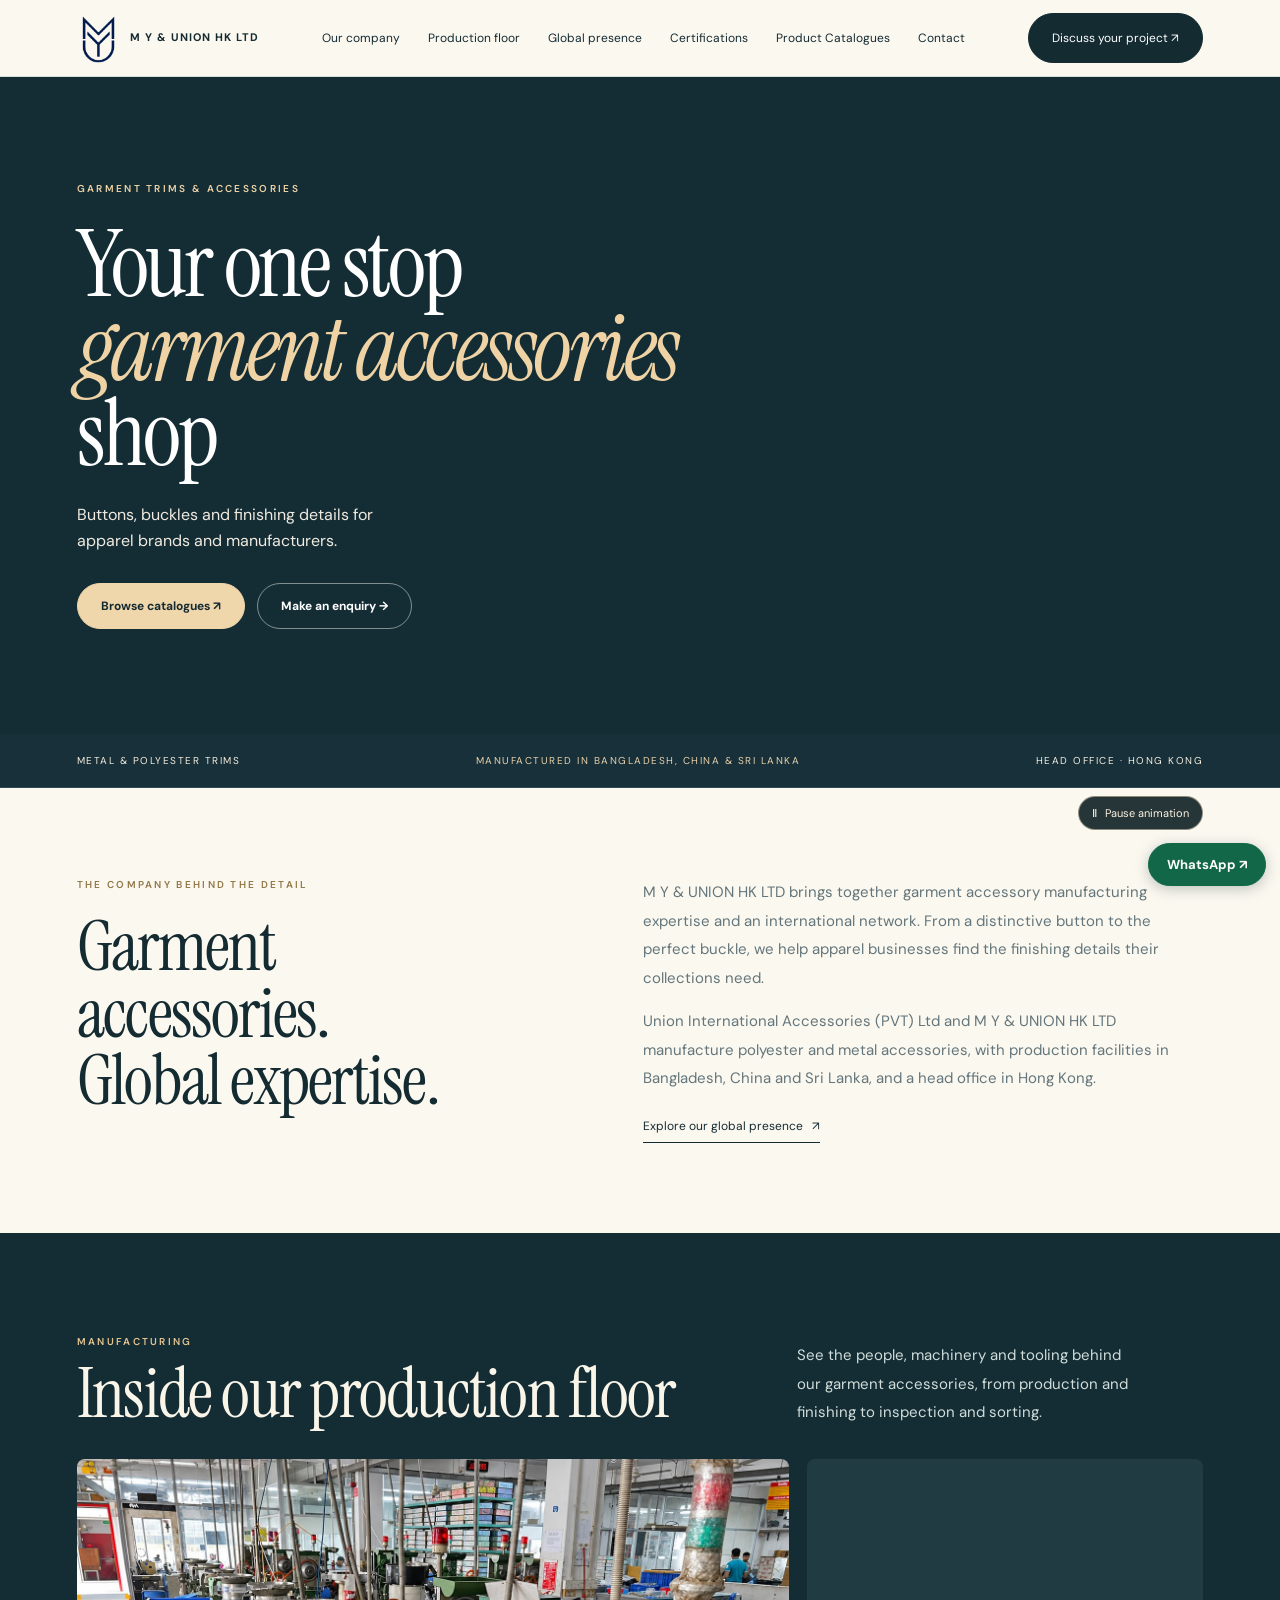
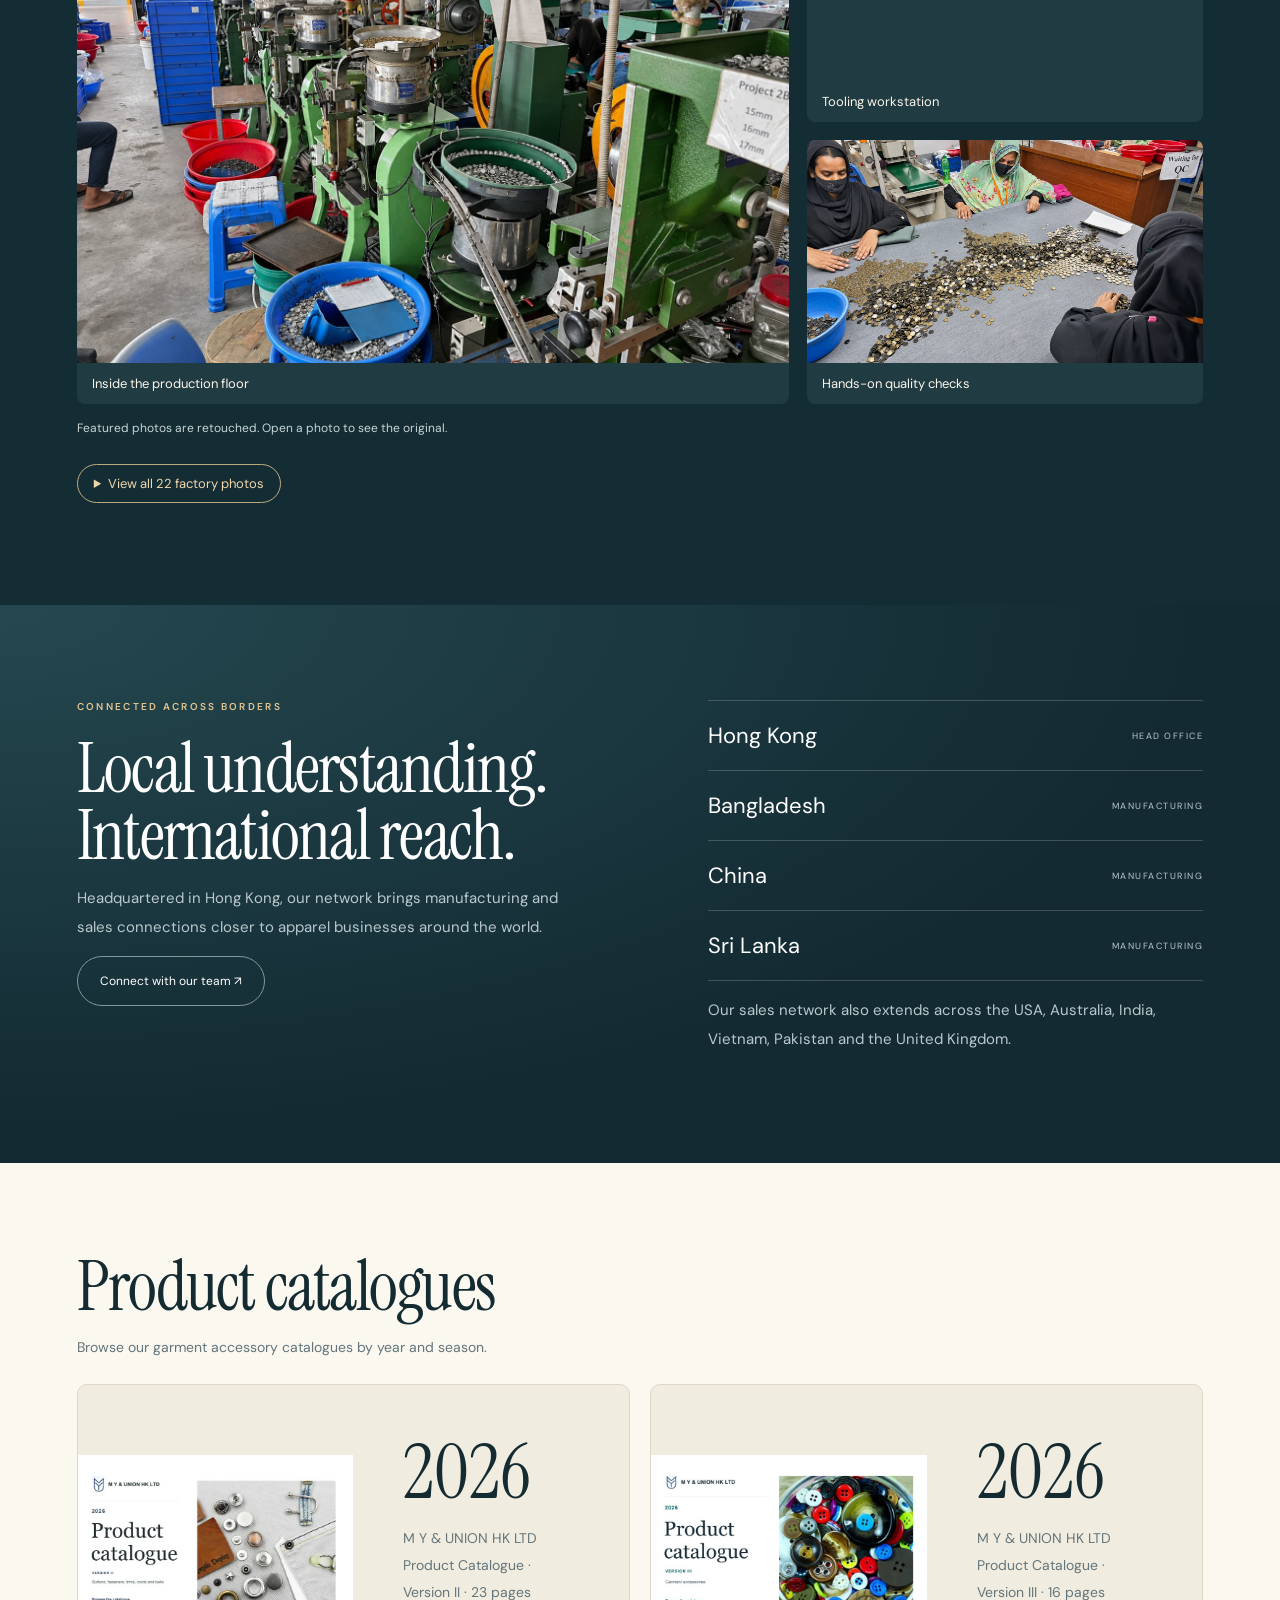
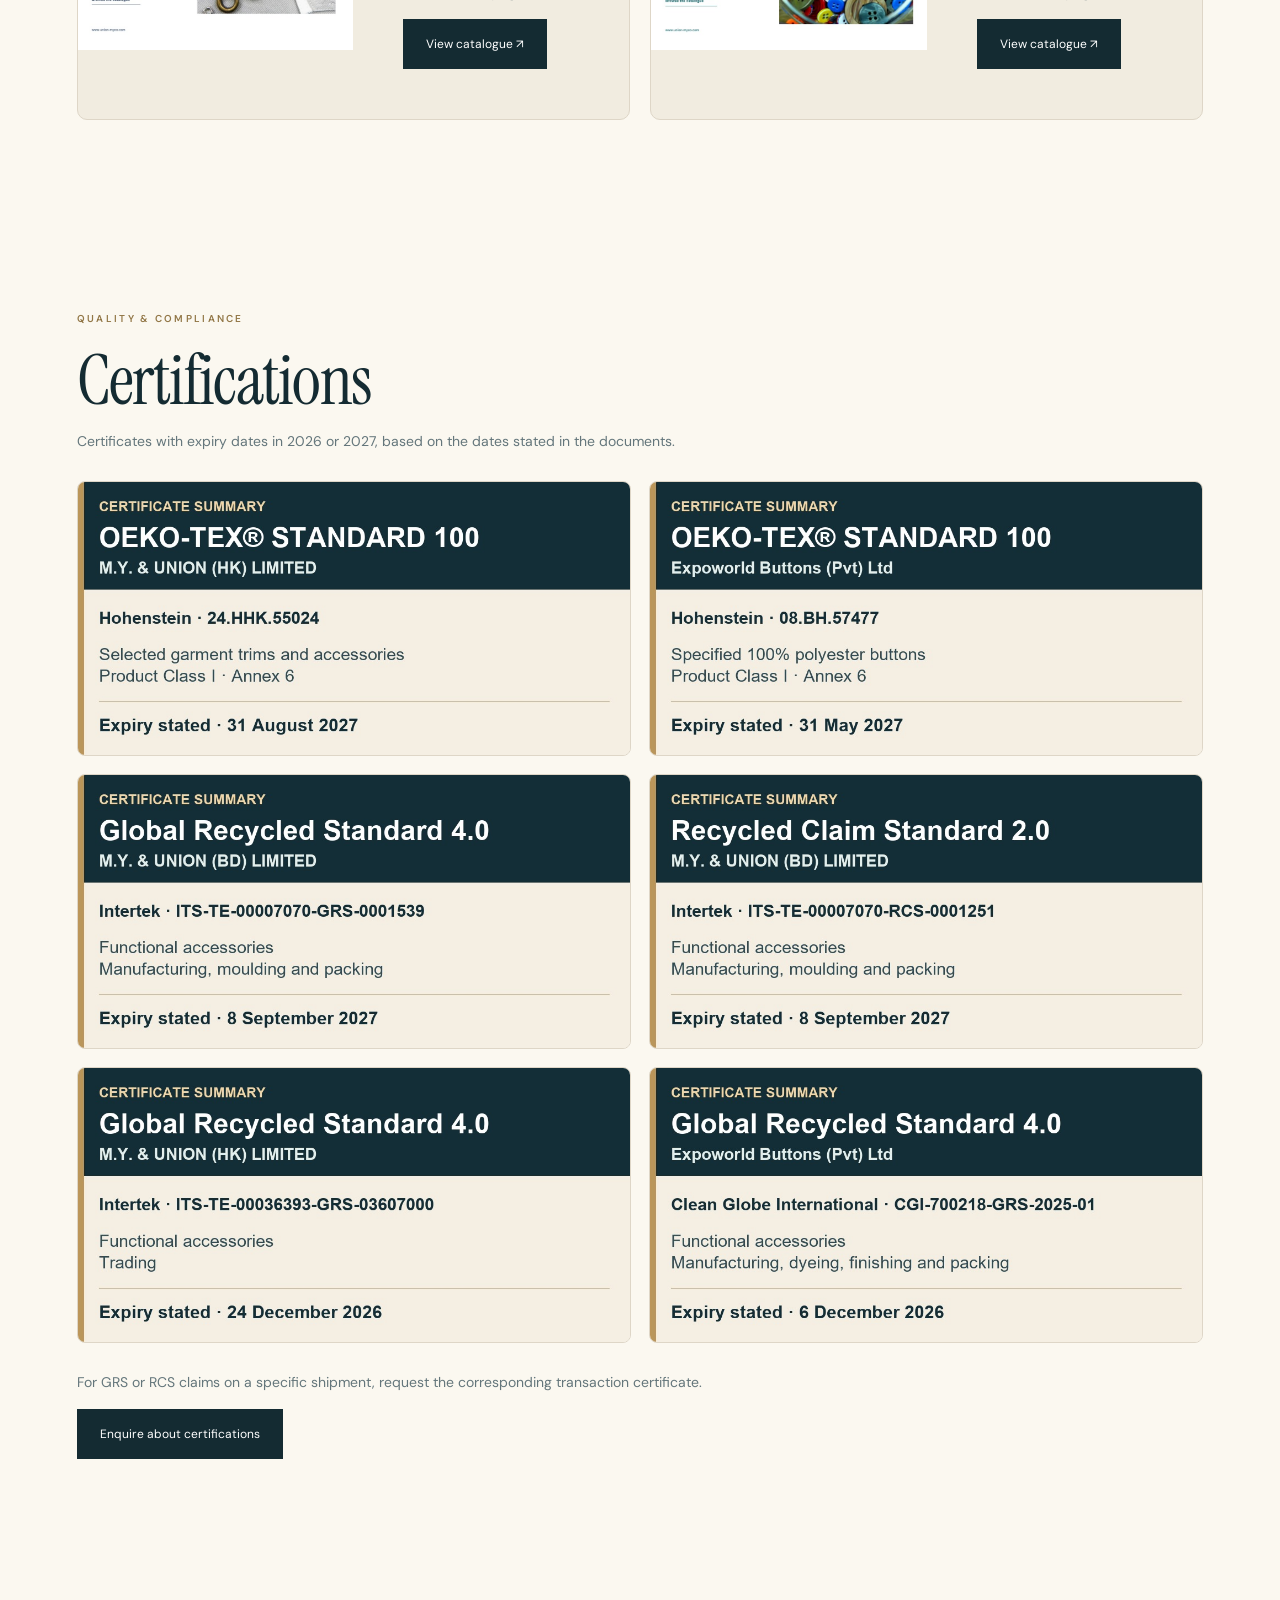
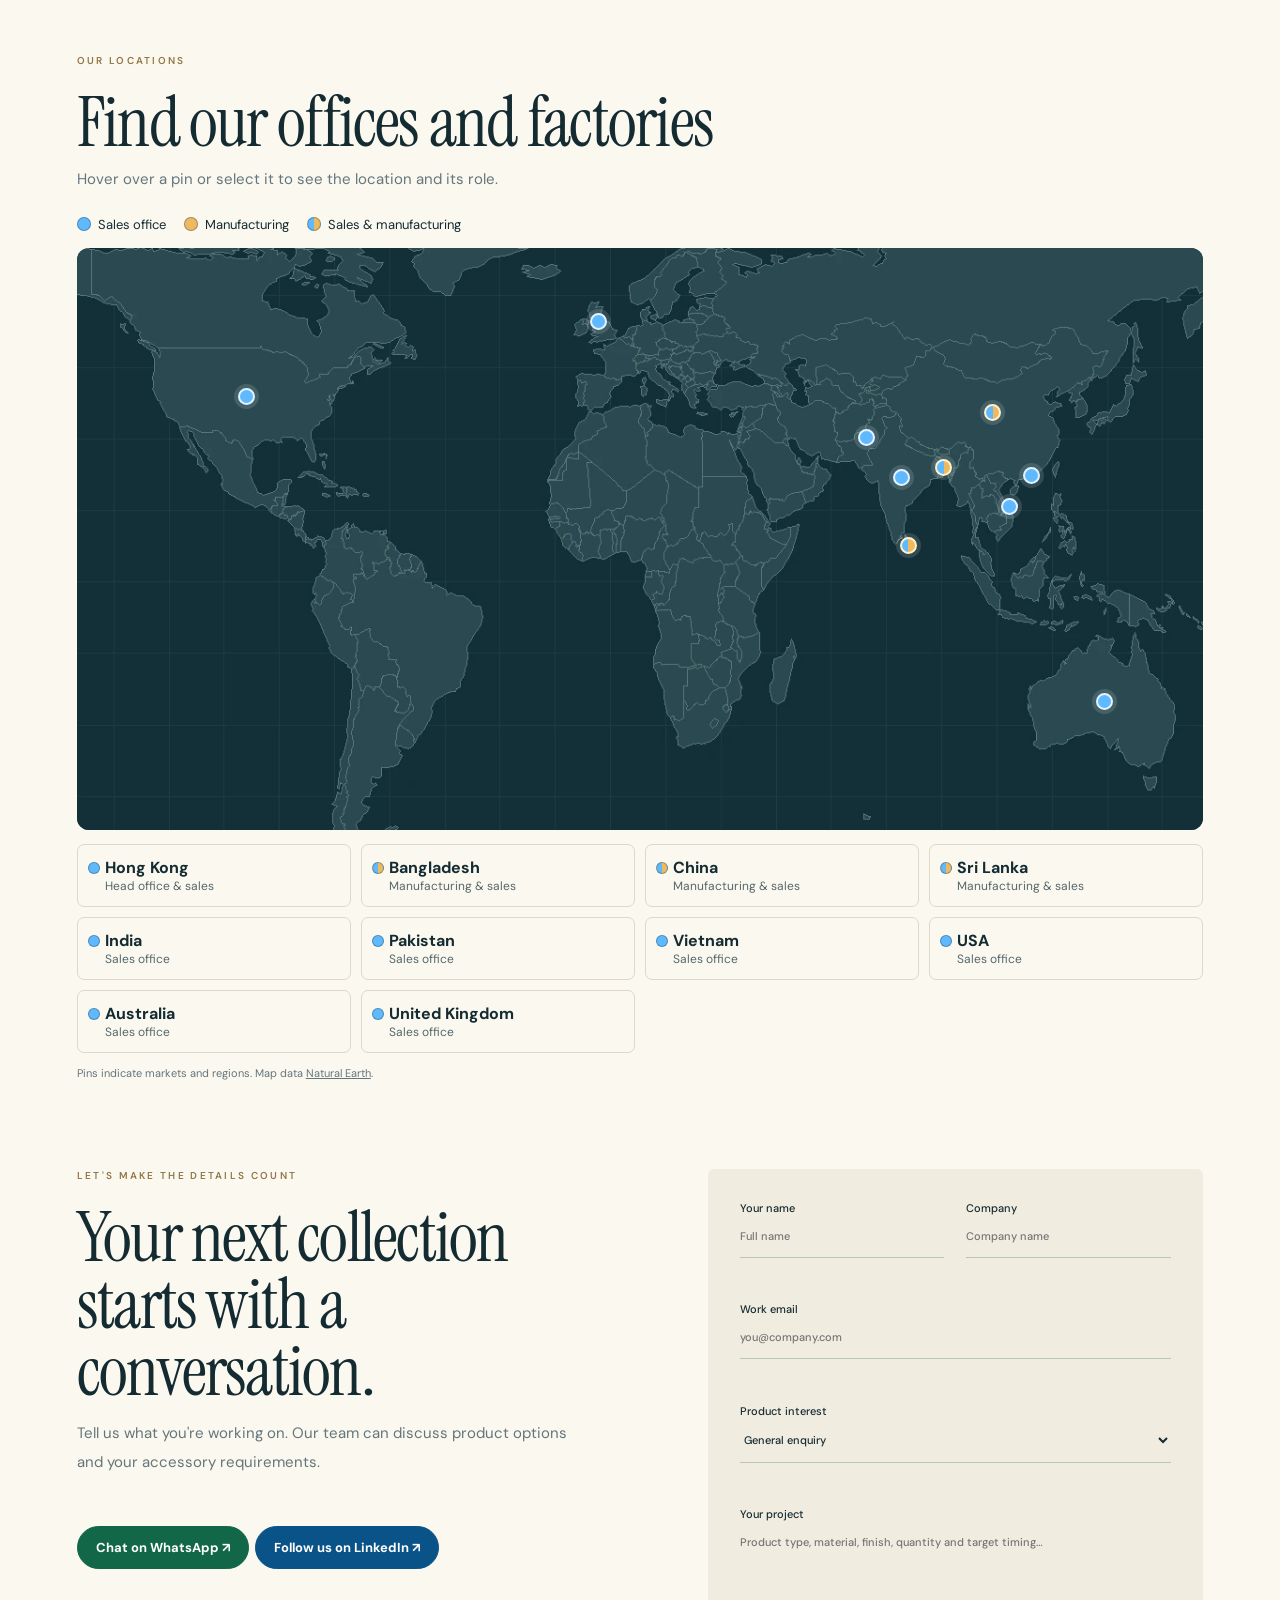
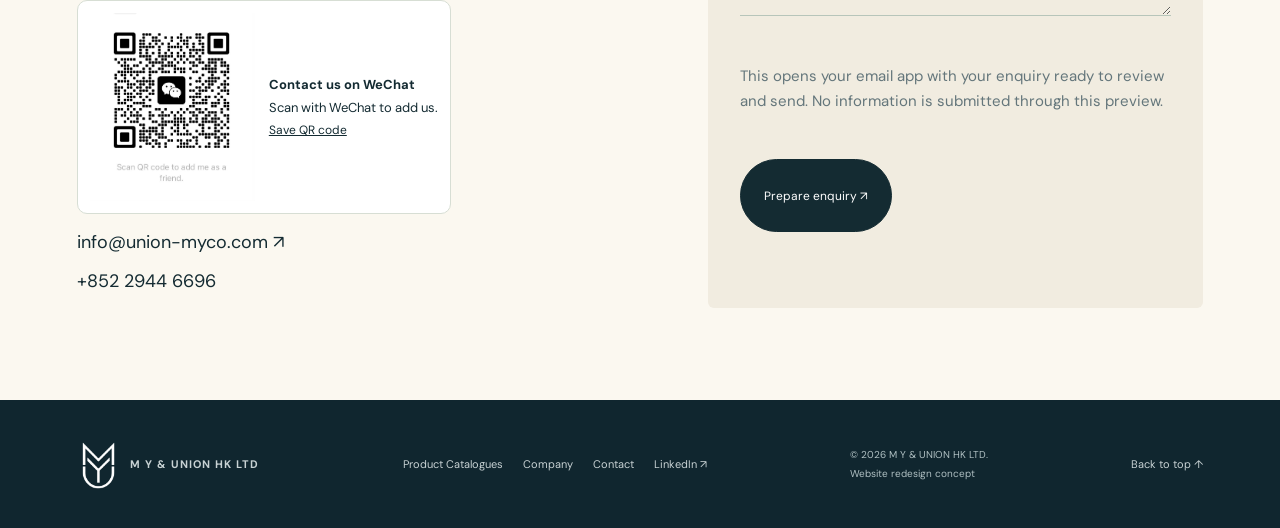
==== index.html @ 310946d0 "Add files via upload" ====
<!doctype html><html lang="en"><head><meta charset="utf-8"><meta name="viewport" content="width=device-width,initial-scale=1"><title>M Y &amp; UNION HK LTD | Garment Accessories</title><style>
@import url('https://fonts.googleapis.com/css2?family=DM+Sans:wght@400;500;600;700&family=Manrope:wght@400;500;600;700&display=swap');
:root{--ink:#142e38;--paper:#f7f6f0;--gold:#cfb78f}*{box-sizing:border-box}body{margin:0;background:var(--paper);color:var(--ink);font-family:'DM Sans',sans-serif}html{scroll-behavior:smooth;scroll-padding-top:100px}a{color:inherit;text-decoration:none}button,input,textarea,select{font:inherit}button{cursor:pointer}.wrap{max-width:1440px;margin:auto;padding:0 6%}.top{background:var(--ink);color:#cbd7d8;text-align:center;padding:10px;font-size:9px;letter-spacing:2px}header{position:sticky;top:0;z-index:5;background:var(--paper);border-bottom:1px solid #d8dfd8}.nav{height:88px;display:flex;align-items:center;justify-content:space-between;gap:20px}.brand{font-family:Manrope,sans-serif;font-size:24px;font-weight:700;letter-spacing:-1px}.brand b{color:#a98b5d}.brand small{display:block;font-size:8px;letter-spacing:3px;margin-top:6px}nav{display:flex;gap:28px;font-size:12px}.btn{display:inline-flex;align-items:center;justify-content:space-between;gap:30px;border:1px solid var(--ink);padding:16px 22px;font-size:12px;background:var(--ink);color:white}.light{background:var(--paper);color:var(--ink)}.outline{background:transparent;border-color:#83989a;color:white}.hero{background:var(--ink);color:white;overflow:hidden}.hero-grid{display:grid;grid-template-columns:1fr 1fr;gap:7%;min-height:620px;align-items:center}.eyebrow{font-size:10px;text-transform:uppercase;letter-spacing:2.3px;color:#927747;margin-bottom:22px;font-weight:600}.hero .eyebrow,.network .eyebrow{color:var(--gold)}h1{font-family:Manrope,sans-serif;font-size:clamp(50px,5.6vw,84px);letter-spacing:-4px;line-height:1.05;font-weight:400;margin:0 0 25px}h1 em{font-family:Georgia,serif;font-weight:400;color:#dec8a6}.hero p{color:#bdcdd0;max-width:390px;font-size:14px;line-height:1.9;margin-bottom:30px}.actions{display:flex;gap:12px;flex-wrap:wrap}.art{position:relative;padding:50px 0}.art:before{content:'';position:absolute;inset:20px -35px;border:1px solid #ffffff20;border-radius:50%}.art img{width:100%;height:450px;object-fit:cover;border-radius:50% 50% 2px 2px;position:relative}.caption{position:absolute;bottom:35px;left:20px;background:var(--paper);color:var(--ink);font-size:9px;letter-spacing:1.5px;padding:20px}.hero-bottom{display:flex;justify-content:space-between;gap:20px;border-top:1px solid #ffffff25;padding:22px 0;font-size:9px;letter-spacing:1.5px;color:#c8d4d5}.intro{display:grid;grid-template-columns:1fr 1.3fr;gap:12%;padding-top:85px;padding-bottom:85px}h2{font-family:Manrope,sans-serif;font-weight:500;font-size:clamp(32px,3.5vw,48px);letter-spacing:-2px;line-height:1.2;margin:0}p{font-size:14px;line-height:1.9;color:#64767b}.intro p:first-child{margin-top:0}.link{display:inline-block;border-bottom:1px solid;padding-bottom:8px;font-size:12px;margin-top:10px}.collection{background:#e9ede6;padding:75px 0}.heading{display:flex;justify-content:space-between;align-items:end;gap:35px;margin-bottom:35px}.heading p{max-width:290px;margin:0}.filters{display:flex;flex-wrap:wrap;gap:8px;margin-bottom:28px}.filter{padding:10px 18px;border:1px solid #c4cec3;border-radius:25px;background:transparent;color:var(--ink);font-size:11px}.filter.active{background:var(--ink);color:white}.search{margin-left:auto;width:180px;background:none;border:0;border-bottom:1px solid #a4b2a7;font-size:12px;padding:10px}.products{display:grid;grid-template-columns:repeat(4,1fr);gap:22px}.product{border:0;background:none;color:var(--ink);text-align:left;padding:0}.product img{aspect-ratio:1;width:100%;object-fit:cover;transition:transform .3s}.image{overflow:hidden;background:#dedfd4}.product:hover img{transform:scale(1.05)}.product h3{display:flex;justify-content:space-between;font-size:16px;font-weight:500;margin:17px 0 7px}.product small{font-size:9px;text-transform:uppercase;letter-spacing:1.5px;color:#64767b}.more{display:flex;flex-wrap:wrap;gap:10px;padding-top:35px;margin-top:35px;border-top:1px solid #c9d2c6;align-items:center}.more span{font-size:11px;color:#64767b;margin-right:15px}.more button{border:0;border-bottom:1px solid #abb8ad;background:none;padding:8px;font-size:12px;color:var(--ink)}.qualities{padding:75px 0;display:grid;grid-template-columns:repeat(3,1fr);gap:55px}.quality{border-top:1px solid #bbc6bd;padding-top:25px}.quality span{color:#9c825b;font:27px Georgia}.quality h3{font-size:20px;font-weight:500}.quality p{font-size:13px}.network{background:var(--ink);color:white;padding:80px 0}.two{display:grid;grid-template-columns:1fr 1fr;gap:12%}.network p{color:#b9c9cd}.locations div{display:flex;justify-content:space-between;border-bottom:1px solid #ffffff30;padding:20px 0;font-size:20px}.locations div:first-child{border-top:1px solid #ffffff30}.locations small{font-size:9px;letter-spacing:1.5px;align-self:center;color:#b9c9cd}.contact{padding-top:80px;padding-bottom:80px}.contact-links{margin-top:35px}.contact-links a{display:block;font-size:18px;margin:15px 0}.form{display:grid;grid-template-columns:1fr 1fr;gap:22px}label{font-size:11px;font-weight:500}input,textarea,select{width:100%;background:none;color:var(--ink);border:0;border-bottom:1px solid #b7c5ba;padding:14px 0;border-radius:0}textarea{resize:vertical;min-height:95px}.full{grid-column:1/-1}.note{font-size:10px;line-height:1.7;margin:0}.form .btn{justify-self:start}.footer{background:#10262f;color:#c8d2d4;padding:35px 0}.foot{display:flex;justify-content:space-between;align-items:center;gap:25px}.foot p{color:#b0c0c3;font-size:10px}.footlinks{display:flex;gap:20px;font-size:11px}dialog{width:calc(100% - 30px);max-width:600px;border:0;background:var(--paper);padding:35px;color:var(--ink)}dialog::backdrop{background:#10262fbb}.close{float:right;border:0;background:none;font-size:25px}.menu{display:none;background:none;border:0;font-size:24px}.empty{display:none}a:focus-visible,button:focus-visible,input:focus-visible,textarea:focus-visible,select:focus-visible{outline:2px solid #ab894f;outline-offset:5px}@media(max-width:900px){nav{gap:15px}.nav>.btn{display:none}.hero-grid{gap:30px}.art img{height:370px}.products{grid-template-columns:repeat(2,1fr)}.two,.intro{gap:7%}}@media(max-width:600px){.top{font-size:7px}.nav{height:73px}.brand{font-size:20px}.menu{display:block}nav{display:none;position:absolute;top:73px;left:0;right:0;background:var(--paper);padding:25px 6%;flex-direction:column;gap:22px}nav.open{display:flex}.hero-grid,.two,.intro{grid-template-columns:1fr}.hero-grid{padding-top:45px;gap:10px}h1{font-size:59px;letter-spacing:-3px}.art{padding:30px 0 45px}.art img{height:320px}.art:before{display:none}.hero-bottom{font-size:7px;letter-spacing:1px;line-height:1.7}.hero-bottom a{display:none}.intro,.contact{padding-top:55px;padding-bottom:55px;gap:25px}.heading{align-items:start;flex-direction:column;gap:20px}.collection,.network{padding:55px 0}.qualities{grid-template-columns:1fr;gap:25px;padding-top:50px;padding-bottom:50px}.products{gap:15px}.product h3{font-size:14px}.search{width:100%;margin:10px 0 0}.two{gap:35px}.foot{flex-direction:column;align-items:start}h2{font-size:37px}}
</style><link rel="stylesheet" href="editorial.css"></head><body id="top"><div class="top">GARMENT ACCESSORIES · GLOBAL CONNECTIONS · CONSIDERED DETAILS</div><header><div class="wrap nav"><a class="brand brand-lockup" href="#top" aria-label="M Y &amp; UNION HK LTD home"><span class="brand-emblem"><img src="assets/branding/company-logo-transparent.png" width="1118" height="1392" alt=""></span><span class="brand-name">M Y &amp; UNION HK LTD</span></a><nav id="nav"><a href="#about">Our company</a><a href="#production">Production floor</a><a href="#global">Global presence</a><a href="#certifications">Certifications</a><a href="#catalogues">Product Catalogues</a><a href="#contact">Contact</a></nav><a class="btn" href="#contact">Discuss your project ↗</a><button class="menu" aria-label="Open navigation" aria-expanded="false">☰</button></div></header><main><section class="hero"><svg aria-hidden="true" width="0" height="0" style="position:absolute"><defs><filter id="trim-clean-edge" color-interpolation-filters="sRGB"><feComponentTransfer><feFuncA type="linear" slope="8" intercept="-4.8"/></feComponentTransfer></filter></defs></svg><div id="trim-motion" class="trim-stage" aria-hidden="true"><img src="assets/homepage-moving-items/textured-button.png" alt="" width="256" height="256" style="--lane:0;--delay:-0s"><img src="assets/homepage-moving-items/matte-black.png" alt="" width="256" height="256" style="--lane:0;--delay:-3s"><img src="assets/homepage-moving-items/snap-fastener-pieces.png" alt="" width="256" height="256" style="--lane:0;--delay:-6s"><img src="assets/homepage-moving-items/antique-brass.png" alt="" width="256" height="256" style="--lane:0;--delay:-9s"><img src="assets/homepage-moving-items/brass-O-ring.png" alt="" width="256" height="256" style="--lane:0;--delay:-12s"><img src="assets/homepage-moving-items/rivet-pieces.png" alt="" width="256" height="256" style="--lane:1;--delay:-1.1s"><img src="assets/homepage-moving-items/gold.png" alt="" width="256" height="256" style="--lane:1;--delay:-4.1s"><img src="assets/homepage-moving-items/gold-buckle.png" alt="" width="256" height="256" style="--lane:1;--delay:-7.1s"><img src="assets/homepage-moving-items/antique-nickel.png" alt="" width="256" height="256" style="--lane:1;--delay:-10.1s"><img src="assets/homepage-moving-items/heart-charm.png" alt="" width="256" height="256" style="--lane:1;--delay:-13.1s"><img src="assets/homepage-moving-items/spade-badge.png" alt="" width="256" height="256" style="--lane:2;--delay:-2.2s"><img src="assets/homepage-moving-items/silver.png" alt="" width="256" height="256" style="--lane:2;--delay:-5.2s"><img src="assets/homepage-moving-items/brass-D-ring.png" alt="" width="256" height="256" style="--lane:2;--delay:-8.2s"><img src="assets/homepage-moving-items/silver-buckle.png" alt="" width="256" height="256" style="--lane:2;--delay:-11.2s"><img src="assets/homepage-moving-items/woven-tape.png" alt="" width="256" height="256" style="--lane:2;--delay:-14.2s"></div><div class="wrap"><div class="hero-grid"><div><div class="eyebrow">Garment trims & accessories</div><h1>Your one stop<br><em>garment accessories</em><br>shop</h1><p>Buttons, buckles and finishing details for apparel brands and manufacturers.</p><div class="actions"><a class="btn light" href="#catalogues">Browse catalogues ↗</a><a class="btn outline" href="#contact">Make an enquiry →</a></div></div><div class="art"><img src="assets/legacy-hidden/buckles-photo.jpg" alt="Metal buckles from the M Y & UNION HK LTD collection"><div class="caption">THE FINISHING TOUCH, RECONSIDERED.</div></div></div><div class="hero-bottom"><span>POLYESTER & METAL ACCESSORIES</span><span>HONG KONG · BANGLADESH · CHINA · SRI LANKA</span><a href="#about">DISCOVER MORE ↓</a></div></div><button type="button" class="motion-toggle" id="motion-toggle" aria-controls="trim-motion" hidden><span aria-hidden="true">▶</span><span>Play video</span></button></section><div class="strap"><div class="wrap"><span>Metal & polyester trims</span><span>Manufactured in Bangladesh, China & Sri Lanka</span><span>Head office · Hong Kong</span></div></div><section class="wrap intro" id="about"><div><div class="eyebrow">The company behind the detail</div><h2>Garment accessories.<br>Global expertise.</h2></div><div><p>M Y & UNION HK LTD brings together garment accessory manufacturing expertise and an international network. From a distinctive button to the perfect buckle, we help apparel businesses find the finishing details their collections need.</p><p>Union International Accessories (PVT) Ltd and M Y & UNION HK LTD manufacture polyester and metal accessories, with production facilities in Bangladesh, China and Sri Lanka, and a head office in Hong Kong.</p><a class="link" href="#global">Explore our global presence &nbsp; ↗</a></div></section>
<section class="production" id="production" aria-labelledby="production-title">
  <div class="wrap">
    <div class="floor-heading">
      <div><div class="eyebrow">Manufacturing</div><h2 id="production-title">Inside our production floor</h2></div>
      <p>See the people, machinery and tooling behind our garment accessories, from production and finishing to inspection and sorting.</p>
    </div>
    <div class="floor-featured" aria-describedby="floor-photo-note"><figure class="floor-photo"><a href="assets/production-floor/full-size/01-inside-the-production-floor.webp" aria-label="Enlarge: Inside the production floor"><img src="assets/production-floor/gallery/01-inside-the-production-floor.webp" width="850" height="638" alt="Rows of production machines and bins of metal garment components" loading="lazy" decoding="async"></a><figcaption>Inside the production floor</figcaption></figure><figure class="floor-photo"><a href="assets/production-floor/full-size/02-tooling-workstation.webp" aria-label="Enlarge: Tooling workstation"><img src="assets/production-floor/gallery/02-tooling-workstation.webp" width="520" height="390" alt="Operator working at a blue CNC EDM machine" loading="lazy" decoding="async"></a><figcaption>Tooling workstation</figcaption></figure><figure class="floor-photo"><a href="assets/production-floor/full-size/03-hands-on-quality-checks.webp" aria-label="Enlarge: Hands-on quality checks"><img src="assets/production-floor/gallery/03-hands-on-quality-checks.webp" width="520" height="390" alt="Team sorting and inspecting metal garment components by hand" loading="lazy" decoding="async"></a><figcaption>Hands-on quality checks</figcaption></figure></div>
    <p class="floor-photo-note" id="floor-photo-note">Featured photos are retouched. Open a photo to see the original.</p><details class="floor-more">
      <summary><span class="floor-open">View all 22 factory photos</span><span class="floor-close">Show featured photos</span></summary>
      <div class="floor-grid"><figure class="floor-photo"><a href="assets/production-floor/full-size/04-machining-close-up.webp" aria-label="Enlarge: Machining close-up"><img src="assets/production-floor/gallery/04-machining-close-up.webp" width="520" height="390" alt="Machine tool working on a metal block with coolant lines" loading="lazy" decoding="async"></a><figcaption>Machining close-up</figcaption></figure><figure class="floor-photo"><a href="assets/production-floor/full-size/05-machine-setup.webp" aria-label="Enlarge: Machine setup"><img src="assets/production-floor/gallery/05-machine-setup.webp" width="520" height="390" alt="Gloved operator working beside a clamped machine bed" loading="lazy" decoding="async"></a><figcaption>Machine setup</figcaption></figure><figure class="floor-photo"><a href="assets/production-floor/full-size/06-tool-and-workpiece.webp" aria-label="Enlarge: Tool and workpiece"><img src="assets/production-floor/gallery/06-tool-and-workpiece.webp" width="520" height="390" alt="Close-up of a machine spindle above a metal workpiece" loading="lazy" decoding="async"></a><figcaption>Tool and workpiece</figcaption></figure><figure class="floor-photo"><a href="assets/production-floor/full-size/07-vision-inspection-workstation.webp" aria-label="Enlarge: Vision inspection workstation"><img src="assets/production-floor/gallery/07-vision-inspection-workstation.webp" width="520" height="390" alt="Team members monitoring a camera inspection station" loading="lazy" decoding="async"></a><figcaption>Vision inspection workstation</figcaption></figure><figure class="floor-photo"><a href="assets/production-floor/full-size/08-button-production-equipment.webp" aria-label="Enlarge: Button production equipment"><img src="assets/production-floor/gallery/08-button-production-equipment.webp" width="390" height="520" alt="Orange production machine above a bin of white button blanks" loading="lazy" decoding="async"></a><figcaption>Button production equipment</figcaption></figure><figure class="floor-photo"><a href="assets/production-floor/full-size/09-component-review.webp" aria-label="Enlarge: Component review"><img src="assets/production-floor/gallery/09-component-review.webp" width="520" height="390" alt="Operator reviewing a magnified component at a computer workstation" loading="lazy" decoding="async"></a><figcaption>Component review</figcaption></figure><figure class="floor-photo"><a href="assets/production-floor/full-size/10-production-moulds.webp" aria-label="Enlarge: Production moulds"><img src="assets/production-floor/gallery/10-production-moulds.webp" width="390" height="520" alt="Stacks of machined metal moulds and tooling blocks" loading="lazy" decoding="async"></a><figcaption>Production moulds</figcaption></figure><figure class="floor-photo"><a href="assets/production-floor/full-size/11-production-line-at-work.webp" aria-label="Enlarge: Production line at work"><img src="assets/production-floor/gallery/11-production-line-at-work.webp" width="520" height="390" alt="Operators working among rows of orange production machines" loading="lazy" decoding="async"></a><figcaption>Production line at work</figcaption></figure><figure class="floor-photo"><a href="assets/production-floor/full-size/12-machine-side-work.webp" aria-label="Enlarge: Machine-side work"><img src="assets/production-floor/gallery/12-machine-side-work.webp" width="520" height="390" alt="Two operators standing beside industrial processing equipment" loading="lazy" decoding="async"></a><figcaption>Machine-side work</figcaption></figure><figure class="floor-photo"><a href="assets/production-floor/full-size/13-press-line.webp" aria-label="Enlarge: Press line"><img src="assets/production-floor/gallery/13-press-line.webp" width="520" height="390" alt="Operator beside a row of presses with red flywheels" loading="lazy" decoding="async"></a><figcaption>Press line</figcaption></figure><figure class="floor-photo"><a href="assets/production-floor/full-size/14-press-tooling.webp" aria-label="Enlarge: Press tooling"><img src="assets/production-floor/gallery/14-press-tooling.webp" width="390" height="520" alt="Press with metal tooling and brass components at the work area" loading="lazy" decoding="async"></a><figcaption>Press tooling</figcaption></figure><figure class="floor-photo"><a href="assets/production-floor/full-size/15-component-feeding-line.webp" aria-label="Enlarge: Component feeding line"><img src="assets/production-floor/gallery/15-component-feeding-line.webp" width="520" height="390" alt="Circular feeders guiding brass components along a row of presses" loading="lazy" decoding="async"></a><figcaption>Component feeding line</figcaption></figure><figure class="floor-photo"><a href="assets/production-floor/full-size/16-finishing-drums.webp" aria-label="Enlarge: Finishing drums"><img src="assets/production-floor/gallery/16-finishing-drums.webp" width="520" height="390" alt="Industrial drums used to process batches of components" loading="lazy" decoding="async"></a><figcaption>Finishing drums</figcaption></figure><figure class="floor-photo"><a href="assets/production-floor/full-size/17-finishing-line.webp" aria-label="Enlarge: Finishing line"><img src="assets/production-floor/gallery/17-finishing-line.webp" width="520" height="390" alt="Wide view of industrial processing tanks and equipment" loading="lazy" decoding="async"></a><figcaption>Finishing line</figcaption></figure><figure class="floor-photo"><a href="assets/production-floor/full-size/18-button-sorting.webp" aria-label="Enlarge: Button sorting"><img src="assets/production-floor/gallery/18-button-sorting.webp" width="520" height="390" alt="Team members sorting batches of buttons at their workstations" loading="lazy" decoding="async"></a><figcaption>Button sorting</figcaption></figure><figure class="floor-photo"><a href="assets/production-floor/full-size/19-camera-based-inspection.webp" aria-label="Enlarge: Camera-based inspection"><img src="assets/production-floor/gallery/19-camera-based-inspection.webp" width="520" height="390" alt="Monitor showing a magnified metal component above the inspection equipment" loading="lazy" decoding="async"></a><figcaption>Camera-based inspection</figcaption></figure><figure class="floor-photo"><a href="assets/production-floor/full-size/20-drum-equipment.webp" aria-label="Enlarge: Drum equipment"><img src="assets/production-floor/gallery/20-drum-equipment.webp" width="520" height="390" alt="Row of large circular drums on the factory floor" loading="lazy" decoding="async"></a><figcaption>Drum equipment</figcaption></figure><figure class="floor-photo"><a href="assets/production-floor/full-size/21-inspection-equipment.webp" aria-label="Enlarge: Inspection equipment"><img src="assets/production-floor/gallery/21-inspection-equipment.webp" width="520" height="390" alt="Camera inspection station with sample buttons laid out nearby" loading="lazy" decoding="async"></a><figcaption>Inspection equipment</figcaption></figure><figure class="floor-photo"><a href="assets/production-floor/full-size/22-metal-components-in-the-feeder.webp" aria-label="Enlarge: Metal components in the feeder"><img src="assets/production-floor/gallery/22-metal-components-in-the-feeder.webp" width="520" height="390" alt="Circular feeder holding small silver-coloured metal components" loading="lazy" decoding="async"></a><figcaption>Metal components in the feeder</figcaption></figure></div>
    </details>
  </div>
</section>
<dialog class="floor-dialog" id="floor-viewer" aria-label="Production floor photos">
  <form method="dialog"><button type="submit" autofocus>Close <span aria-hidden="true">×</span></button></form>
  <img alt="">
  <div class="floor-controls"><button type="button" data-step="-1">← Previous</button><p aria-live="polite"></p><button type="button" data-step="1">Next →</button></div>
</dialog>
<section class="wrap qualities"><article class="quality"><span>01 /</span><h3>Material possibilities</h3><p>Explore polyester and metal accessories across buttons, closures, hardware and decorative details.</p></article><article class="quality"><span>02 /</span><h3>Manufacturing connections</h3><p>Production facilities across three countries connect our product range with the needs of garment manufacturers.</p></article><article class="quality"><span>03 /</span><h3>A conversation that matters</h3><p>Share your material, finish, quantity and timing requirements so our team can discuss a suitable approach.</p></article></section><section class="network" id="global"><div class="wrap two"><div><div class="eyebrow">Connected across borders</div><h2>Local understanding.<br>International reach.</h2><p>Headquartered in Hong Kong, our network brings manufacturing and sales connections closer to apparel businesses around the world.</p><a class="btn outline" href="#contact">Connect with our team ↗</a></div><div><div class="locations"><div>Hong Kong <small>HEAD OFFICE</small></div><div>Bangladesh <small>MANUFACTURING</small></div><div>China <small>MANUFACTURING</small></div><div>Sri Lanka <small>MANUFACTURING</small></div></div><p>Our sales network also extends across the USA, Australia, India, Vietnam, Pakistan and the United Kingdom.</p></div></div></section>


<section class="wrap catalogues" id="catalogues" aria-labelledby="catalogues-title">
  <h2 id="catalogues-title">Product catalogues</h2>
  <p>Browse our garment accessory catalogues by year and season.</p>
  <div class="catalogue-grid">
    <article class="catalogue-card">
      <img src="assets/catalogues/2026-version-II-cover.jpg" alt="" width="760" height="537" loading="lazy">
      <div class="catalogue-info">
        <h3>2026</h3>
        <p>M Y &amp; UNION HK LTD Product Catalogue · Version II · 23 pages</p>
        <a class="btn" href="assets/catalogues/2026-product-catalogue-version-II.pdf?v=2-contacts" target="_blank" rel="noopener" aria-label="View 2026 catalogue Version II (PDF, opens in a new tab)">View catalogue ↗</a>
      </div>
    </article>
    <article class="catalogue-card">
      <img src="assets/catalogues/2026-version-III-cover.jpg" alt="" width="760" height="537" loading="lazy">
      <div class="catalogue-info">
        <h3>2026</h3>
        <p>M Y &amp; UNION HK LTD Product Catalogue · Version III · 16 pages</p>
        <a class="btn" href="assets/catalogues/2026-product-catalogue-version-III.pdf?v=contacts" target="_blank" rel="noopener" aria-label="View 2026 catalogue Version III (PDF, opens in a new tab)">View catalogue ↗</a>
      </div>
    </article>
  </div>
</section>
<section class="wrap certifications" id="certifications" aria-labelledby="certifications-title">
  <div class="eyebrow">Quality &amp; compliance</div>
  <h2 id="certifications-title">Certifications</h2>
  <p>Certificates with expiry dates in 2026 or 2027, based on the dates stated in the documents.</p>
  <ul class="certificate-images"><li><img src="assets/certifications/hong-kong-oeko-tex.jpg" width="1000" height="495" loading="lazy" alt="OEKO-TEX® STANDARD 100. M.Y. &amp; UNION (HK) LIMITED. Hohenstein · 24.HHK.55024. Selected garment trims and accessories. Product Class I · Annex 6. Expiry stated: 31 August 2027"></li><li><img src="assets/certifications/sri-lanka-oeko-tex.jpg" width="1000" height="495" loading="lazy" alt="OEKO-TEX® STANDARD 100. Expoworld Buttons (Pvt) Ltd. Hohenstein · 08.BH.57477. Specified 100% polyester buttons. Product Class I · Annex 6. Expiry stated: 31 May 2027"></li><li><img src="assets/certifications/bangladesh-GRS.jpg" width="1000" height="495" loading="lazy" alt="Global Recycled Standard 4.0. M.Y. &amp; UNION (BD) LIMITED. Intertek · ITS-TE-00007070-GRS-0001539. Functional accessories. Manufacturing, moulding and packing. Expiry stated: 8 September 2027"></li><li><img src="assets/certifications/bangladesh-RCS.jpg" width="1000" height="495" loading="lazy" alt="Recycled Claim Standard 2.0. M.Y. &amp; UNION (BD) LIMITED. Intertek · ITS-TE-00007070-RCS-0001251. Functional accessories. Manufacturing, moulding and packing. Expiry stated: 8 September 2027"></li><li><img src="assets/certifications/hong-kong-GRS.jpg" width="1000" height="495" loading="lazy" alt="Global Recycled Standard 4.0. M.Y. &amp; UNION (HK) LIMITED. Intertek · ITS-TE-00036393-GRS-03607000. Functional accessories. Trading. Expiry stated: 24 December 2026"></li><li><img src="assets/certifications/sri-lanka-GRS.jpg" width="1000" height="495" loading="lazy" alt="Global Recycled Standard 4.0. Expoworld Buttons (Pvt) Ltd. Clean Globe International · CGI-700218-GRS-2025-01. Functional accessories. Manufacturing, dyeing, finishing and packing. Expiry stated: 6 December 2026"></li></ul>
  <p>For GRS or RCS claims on a specific shipment, request the corresponding transaction certificate.</p>
  <div class="actions"><a class="btn" href="#contact">Enquire about certifications</a></div>
</section>
<section class="wrap contact" id="contact">
<div class="contact-network">
  <div class="eyebrow">Our locations</div>
  <h2>Find our offices and factories</h2>
  <p class="map-instruction">Hover over a pin or select it to see the location and its role.</p>
  <ul class="map-legend" aria-label="Map legend"><li class="marker-sales">Sales office</li><li class="marker-factory">Manufacturing</li><li class="marker-both">Sales &amp; manufacturing</li></ul>
  <div class="contact-map" role="group" aria-label="Global sales and manufacturing locations"><img src="assets/contact/world-locations-map.webp" width="1200" height="620" alt="" loading="lazy"><a class="map-pin marker-sales" href="#location-0" style="--x:84.70%;--y:39.08%" aria-label="Hong Kong, Head office & sales"><span class="pin-label" aria-hidden="true">Hong Kong<small>Head office & sales</small></span></a><a class="map-pin marker-both" href="#location-1" style="--x:76.90%;--y:37.70%" aria-label="Bangladesh, Manufacturing & sales"><span class="pin-label" aria-hidden="true">Bangladesh<small>Manufacturing & sales</small></span></a><a class="map-pin marker-both" href="#location-2" style="--x:81.21%;--y:28.28%" aria-label="China, Manufacturing & sales"><span class="pin-label" aria-hidden="true">China<small>Manufacturing & sales</small></span></a><a class="map-pin marker-both" href="#location-3" style="--x:73.76%;--y:50.98%" aria-label="Sri Lanka, Manufacturing & sales"><span class="pin-label" aria-hidden="true">Sri Lanka<small>Manufacturing & sales</small></span></a><a class="map-pin marker-sales" href="#location-4" style="--x:73.14%;--y:39.34%" aria-label="India, Sales office"><span class="pin-label" aria-hidden="true">India<small>Sales office</small></span></a><a class="map-pin marker-sales" href="#location-5" style="--x:70.03%;--y:32.46%" aria-label="Pakistan, Sales office"><span class="pin-label" aria-hidden="true">Pakistan<small>Sales office</small></span></a><a class="map-pin marker-sales" href="#location-6" style="--x:82.75%;--y:44.43%" aria-label="Vietnam, Sales office"><span class="pin-label" aria-hidden="true">Vietnam<small>Sales office</small></span></a><a class="map-pin marker-sales" href="#location-8" style="--x:15.03%;--y:25.41%" aria-label="USA, Sales office"><span class="pin-label" aria-hidden="true">USA<small>Sales office</small></span></a><a class="map-pin marker-sales" href="#location-10" style="--x:91.18%;--y:77.87%" aria-label="Australia, Sales office"><span class="pin-label" aria-hidden="true">Australia<small>Sales office</small></span></a><a class="map-pin marker-sales" href="#location-uk" style="--x:46.27%;--y:12.62%" aria-label="United Kingdom, Sales office"><span class="pin-label" aria-hidden="true">United Kingdom<small>Sales office</small></span></a></div>
  <ul class="map-locations" aria-label="Office and manufacturing locations"><li id="location-0" class="marker-sales"><strong>Hong Kong</strong><span>Head office & sales</span></li><li id="location-1" class="marker-both"><strong>Bangladesh</strong><span>Manufacturing & sales</span></li><li id="location-2" class="marker-both"><strong>China</strong><span>Manufacturing & sales</span></li><li id="location-3" class="marker-both"><strong>Sri Lanka</strong><span>Manufacturing & sales</span></li><li id="location-4" class="marker-sales"><strong>India</strong><span>Sales office</span></li><li id="location-5" class="marker-sales"><strong>Pakistan</strong><span>Sales office</span></li><li id="location-6" class="marker-sales"><strong>Vietnam</strong><span>Sales office</span></li><li id="location-8" class="marker-sales"><strong>USA</strong><span>Sales office</span></li><li id="location-10" class="marker-sales"><strong>Australia</strong><span>Sales office</span></li><li id="location-uk" class="marker-sales"><strong>United Kingdom</strong><span>Sales office</span></li></ul>
  <p class="map-note">Pins indicate markets and regions. Map data <a href="https://www.naturalearthdata.com/">Natural Earth</a>.</p>
</div>
<div class="two"><div><div class="eyebrow">Let's make the details count</div><h2>Your next collection<br>starts with a<br>conversation.</h2><p>Tell us what you're working on. Our team can discuss product options and your accessory requirements.</p><div class="contact-links"><a class="whatsapp" href="https://wa.me/61416985937" target="_blank" rel="noopener noreferrer">Chat on WhatsApp ↗</a><a class="whatsapp linkedin-contact" href="https://www.linkedin.com/company/m-y-union/" target="_blank" rel="noopener noreferrer">Follow us on LinkedIn ↗</a><figure class="wechat-contact"><img src="assets/contact/wechat-contact-qr.jpg" width="859" height="979" alt="WeChat contact QR code" loading="lazy"><figcaption><strong>Contact us on WeChat</strong><span>Scan with WeChat to add us.</span><a href="assets/contact/wechat-contact-qr.jpg" download>Save QR code</a></figcaption></figure><a href="mailto:info@union-myco.com">info@union-myco.com ↗</a><a href="tel:+85229446696">+852 2944 6696</a></div></div><form class="form" id="enquiry"><label>Your name<input name="name" autocomplete="name" required placeholder="Full name"></label><label>Company<input name="company" autocomplete="organization" required placeholder="Company name"></label><label class="full">Work email<input name="email" type="email" autocomplete="email" required placeholder="you@company.com"></label><label class="full">Product interest<select name="interest" id="interest"><option>General enquiry</option><option>Badges & tabs</option><option>Buckles</option><option>Charms</option><option>Plastic & polyester buttons</option><option>D-rings</option><option>Jeans buttons</option><option>Metal buttons</option><option>Stoppers</option><option>Rivets</option><option>Snaps</option><option>O-rings</option><option>Tapes</option></select></label><label class="full">Your project<textarea name="message" required placeholder="Product type, material, finish, quantity and target timing…"></textarea></label><p class="note full">This opens your email app with your enquiry ready to review and send. No information is submitted through this preview.</p><button class="btn full" type="submit">Prepare enquiry ↗</button><p class="note full" id="status" role="status"></p></form></div></section></main><footer class="footer"><div class="wrap foot"><a class="brand brand-lockup" href="#top" aria-label="M Y &amp; UNION HK LTD home"><span class="brand-emblem"><img src="assets/branding/company-logo-transparent.png" width="1118" height="1392" alt=""></span><span class="brand-name">M Y &amp; UNION HK LTD</span></a><div class="footlinks"><a href="#catalogues">Product Catalogues</a><a href="#about">Company</a><a href="#contact">Contact</a><a href="https://www.linkedin.com/company/m-y-union/" target="_blank" rel="noopener">LinkedIn ↗</a></div><p>© 2026 M Y & UNION HK LTD.<br>Website redesign concept</p><a href="#top" style="font-size:11px">Back to top ↑</a></div></footer><script>
document.querySelector('.menu').onclick=function(){this.setAttribute('aria-expanded',document.querySelector('nav').classList.toggle('open'))};document.querySelectorAll('nav a').forEach(a=>a.onclick=()=>{document.querySelector('nav').classList.remove('open');document.querySelector('.menu').setAttribute('aria-expanded','false')});document.querySelector('#enquiry').onsubmit=e=>{e.preventDefault();let f=new FormData(e.target);let body=`Name: ${f.get('name')}\nCompany: ${f.get('company')}\nEmail: ${f.get('email')}\nInterest: ${f.get('interest')}\n\n${f.get('message')}`;location.href='mailto:info@union-myco.com?subject='+encodeURIComponent('Product enquiry — '+f.get('company'))+'&body='+encodeURIComponent(body);document.querySelector('#status').textContent='Your email draft is ready. If your email app does not open, contact info@union-myco.com directly.'};
</script><script src="hero-motion.js"></script><script src="production.js"></script><a class="whatsapp whatsapp-shortcut" aria-label="Chat with M Y &amp; UNION HK LTD on WhatsApp" href="https://wa.me/61416985937" target="_blank" rel="noopener noreferrer">WhatsApp ↗</a></body></html>
---- editorial.css ----
@import url('https://fonts.googleapis.com/css2?family=Instrument+Serif:ital@0;1&display=swap');
:root{--ink:#142b32;--paper:#fbf8f0;--gold:#e4c591}
.top,.hero-bottom,.qualities,.caption{display:none}
.wrap{max-width:1440px}
header{background:#fbf8f0f5;backdrop-filter:blur(15px)}
.nav{height:76px}.nav .btn,.contact .btn{border-radius:100px;padding-inline:23px}
.brand small{letter-spacing:2.5px}
nav a:hover,.footlinks a:hover{color:#9c703a}
.hero{background:#112529 url('assets/other/trim-film-poster.jpg') center 48% / cover no-repeat;isolation:isolate}
.hero:before{content:'';position:absolute;inset:0;background:linear-gradient(90deg,#08181beb 0%,#0b1c1ede 26%,#0d202383 55%,#0c1b1b12 85%);z-index:-1}
.hero-grid{display:flex;min-height:clamp(570px,73vh,820px);padding:76px 0;align-items:center}
.hero-grid>div:first-child{max-width:680px}
.art{display:none}
.hero h1{font-family:'Instrument Serif',Georgia,serif;font-size:clamp(88px,9.2vw,148px);line-height:.84;letter-spacing:-.035em;margin:0 0 26px}
.hero h1 em{font-family:inherit;color:#efd3a5}
.hero .eyebrow{color:#efd3a5;margin-bottom:28px}
.hero p{font-size:16px;line-height:1.6;color:#f0ebe0;max-width:355px;margin-bottom:30px}
.hero .btn{border-radius:100px;padding:14px 23px;font-weight:700}
.hero .btn.light{background:#f0d6ab;border-color:#f0d6ab}
.hero .btn:hover{filter:brightness(1.12)}
.hero .outline{border-color:#fbf8f07b}
.strap{background:#173039;color:#f7eedf;border-bottom:1px solid #ffffff1f}
.strap .wrap{display:flex;justify-content:space-between;gap:18px;padding-block:20px;font-size:10px;letter-spacing:.15em;text-transform:uppercase}
.strap span:nth-child(2){color:#ead1a9}
.intro{padding-block:90px;align-items:start}
h2{font-family:'Instrument Serif',Georgia,serif;font-size:clamp(48px,5.5vw,83px);font-weight:400;line-height:.95;letter-spacing:-.025em}
.intro h2{max-width:470px}
.intro p,.network p,.contact p{font-size:15px}
.collection{padding-block:90px;background:#eee9dc}
.heading{margin-bottom:35px}.heading p{font-size:15px}
.products{gap:19px}
.product .image{aspect-ratio:1/1.04;border-radius:5px;background:#dad1c1}
.product img{height:100%;aspect-ratio:auto;display:block}
.product h3{font-size:20px;margin:14px 0 6px}
.product h3 span{display:grid;place-items:center;width:28px;height:28px;border:1px solid #17303938;border-radius:50%;font-size:13px;transition:background .18s,color .18s}
.product:hover h3 span{background:var(--ink);color:white}
.more{margin-top:28px;padding-top:18px}
.filter{border-color:#bdb9a9}
.network{position:relative;background:radial-gradient(ellipse at 0% 0%,#254850,#132a32 66%);padding-block:95px}
.network .outline{border-radius:100px}
.locations div{font-size:22px}
.contact{padding-block:92px}.contact .form{background:#f1ece0;padding:32px;border-radius:6px}
.contact-links a:hover{text-decoration:underline}
dialog{border-radius:8px}dialog .btn{border-radius:100px}
@media(max-width:900px){.products{grid-template-columns:repeat(2,1fr)}}
@media(max-width:600px){.nav{height:68px}nav{top:68px}.hero{background-position:65% center}.hero:before{background:linear-gradient(90deg,#071b20e8,#0a1d20a6 66%,#0b1c1b42)}.hero-grid{min-height:595px;padding:70px 0 55px;align-items:end}.hero h1{font-size:clamp(68px,14vw,92px)}.hero .btn{font-size:11px;padding:12px 14px}.hero p{font-size:14px;max-width:285px}.strap .wrap{font-size:8px;letter-spacing:.08em}.strap span:nth-child(2){display:none}.intro,.collection,.network,.contact{padding-block:58px}.contact .form{padding:20px}.product h3{font-size:16px}.product h3 span{width:24px;height:24px}}
@media(prefers-reduced-motion:reduce){html{scroll-behavior:auto}.product img,.product h3 span{transition:none}}
.hero .trim-motion {
  position: absolute;
  inset: 0;
  z-index: -2;
  width: 100%;
  height: 100%;
  object-fit: cover;
  object-position: center;
}
.motion-toggle {
  position: absolute;
  right: 6%;
  bottom: 22px;
  display: inline-flex;
  align-items: center;
  gap: 8px;
  background: #102226e8;
  border: 1px solid #f8e5c77d;
  border-radius: 100px;
  color: #fff4e1;
  padding: 9px 13px;
  font-size: 11px;
}
.motion-toggle[hidden] { display: none; }
.motion-toggle:hover { background: #243c40; }
@media (max-width: 600px) {
  .hero .trim-motion { object-position: 67% center; }
  .motion-toggle { right: 6%; bottom: 13px; }
}

.product small.illustration-label { display: block; margin-top: 6px; letter-spacing: 0; text-transform: none; font-size: 11px; }

.detail-photo { margin: 0 0 20px; }
.detail-photo img { display: block; max-height: 240px; width: 100%; object-fit: contain; background: #f3ecdf; border-radius: 4px; }
.detail-photo figcaption { margin-top: 6px; font-size: 11px; color: #52646a; }
.product .image:has(+ h3 + small + .illustration-label) img { object-fit: contain; background: #f3ecdf; }
.brand-lockup { display: inline-flex; flex-direction: column; align-items: flex-start; gap: 5px; flex-shrink: 0; }
.brand-emblem { display: block; padding: 6px 9px; background: #142b32; border-radius: 4px; }
.brand-emblem img { display: block; width: 154px; height: auto; }
.brand-lockup .brand-name { color: inherit; font: 700 9px/1.2 'DM Sans', sans-serif; letter-spacing: .09em; }
.hero h1 { font-size: clamp(61px, 7.25vw, 112px); line-height: .91; }
.hero-grid > div:first-of-type { max-width: 790px; }
@media (max-width: 600px) {
  .brand-emblem img { width: 127px; }
  .brand-lockup .brand-name { font-size: 8px; }
  .hero h1 { font-size: clamp(46px, 10.8vw, 69px); }
}
.brand-lockup { flex-direction: row; align-items: center; gap: 10px; }
.brand-emblem { padding: 0; background: #f4f9f9; border-radius: 3px; overflow: hidden; }
.brand-emblem img { width: auto; height: 48px; }
.brand-lockup .brand-name { font-size: 11px; }
@media (max-width: 600px) {
  .brand-emblem img { height: 42px; }
  .brand-lockup .brand-name { font-size: 9px; }
}
.production { padding: clamp(55px, 8vw, 110px) 0; background: #142d35; color: #faf5e9; }
.floor-heading { display: grid; grid-template-columns: 1.55fr 1fr; align-items: end; gap: 24px 8%; margin-bottom: 32px; }
.floor-heading h2 { max-width: 680px; }
.floor-heading .eyebrow { color: #e4c591; margin-bottom: 12px; }
.floor-heading p { color: #d0ddda; margin: 0; max-width: 35ch; font-size: 15px; }
.floor-featured, .floor-grid { display: grid; gap: 18px; }
.floor-featured { grid-template-columns: 1.8fr 1fr; }
.floor-featured .floor-photo:first-child { grid-row: span 2; }
.floor-grid { grid-template-columns: repeat(4, minmax(0, 1fr)); margin-top: 22px; }
.floor-photo { margin: 0; min-width: 0; position: relative; background: #213b43; border-radius: 8px; overflow: hidden; display: flex; flex-direction: column; }
.floor-photo a { display: block; overflow: hidden; }
.floor-photo a:focus-visible { outline: 3px solid #e4c591; outline-offset: -4px; }
.floor-photo img { display: block; width: 100%; height: auto; aspect-ratio: 16 / 9; object-fit: cover; transition: transform .25s ease; }
.floor-photo a:hover img { transform: scale(1.035); }
.floor-featured .floor-photo:first-child a { flex: 1; position: relative; min-height: 360px; }
.floor-featured .floor-photo:first-child img { position: absolute; height: 100%; }
.floor-photo figcaption { color: #faf5e9; padding: 12px 15px; font-size: 13px; }
.floor-more { margin-top: 24px; }
.floor-more summary { width: fit-content; cursor: pointer; padding: 10px 16px; border: 1px solid #bda97f; border-radius: 100px; color: #f0d6ab; font-size: 13px; }
.floor-close, .floor-more[open] .floor-open { display: none; }
.floor-more[open] .floor-close { display: inline; }
.floor-dialog { width: min(94vw, 1100px); max-width: none; padding: 14px; background: #142d35; color: #fff; }
.floor-dialog::backdrop { background: #081719ed; }
.floor-dialog form { display: flex; justify-content: flex-end; margin-bottom: 8px; }
.floor-dialog img { display: block; width: 100%; height: min(68vh, 700px); object-fit: contain; }
.floor-controls { display: grid; grid-template-columns: auto 1fr auto; gap: 8px; align-items: center; margin-top: 8px; }
.floor-dialog button { background: #29434b; border: 1px solid #c2d4d466; color: #fff; border-radius: 5px; padding: 9px; }
.floor-controls p { text-align: center; margin: 0; font-size: 13px; color: #fff; }
@media (max-width: 900px) { .floor-grid { grid-template-columns: repeat(3, minmax(0, 1fr)); } }
@media (max-width: 760px) { .nav > .btn { display: none; } }
@media (max-width: 600px) {
  .floor-heading { grid-template-columns: 1fr; }
  .floor-featured, .floor-grid { grid-template-columns: repeat(2, minmax(0, 1fr)); gap: 10px; }
  .floor-featured .floor-photo:first-child { grid-column: 1 / -1; grid-row: auto; }
  .floor-featured .floor-photo:first-child a { min-height: 0; }
  .floor-featured .floor-photo:first-child img { position: static; height: auto; }
}
@media (prefers-reduced-motion: reduce) { .floor-photo img { transition: none; } }
.floor-photo-note { margin: 13px 0 0; color: #c8d5d4; font-size: 12px; }
.floor-featured .floor-photo img { object-position: center 48%; }
.floor-featured .floor-photo:nth-child(3) img { object-position: center 42%; }
.contact-links .whatsapp, .whatsapp-shortcut {
  display: inline-flex; align-items: center; gap: 8px; padding: 12px 18px;
  color: #fff; background: #116747; border: 1px solid #116747;
  border-radius: 100px; font-size: 13px; font-weight: 700;
}
.contact-links .whatsapp:hover, .whatsapp-shortcut:hover { background: #0a5037; text-decoration: none; }
.whatsapp-shortcut { position: fixed; right: max(14px, env(safe-area-inset-right)); bottom: max(14px, env(safe-area-inset-bottom)); z-index: 4; box-shadow: 0 3px 14px #0b292b40; }
.motion-toggle { right: 6%; bottom: 70px; }
@media (max-width: 600px) { .motion-toggle { bottom: 62px; } }
.wechat-contact { display:flex; align-items:center; flex-wrap:wrap; gap:14px; margin:16px 0; padding:12px; width:fit-content; max-width:100%; background:#fff; border:1px solid #d7ded4; border-radius:10px; }
.wechat-contact img { display:block; width:165px; max-width:100%; height:auto; }
.wechat-contact figcaption { display:grid; gap:6px; font-size:13px; }
.contact-links .wechat-contact a { margin:0; font-size:12px; text-decoration:underline; }
.contact-network { margin-bottom: clamp(42px, 7vw, 85px); }
.map-instruction { margin: 10px 0 22px; }
.contact-map { position: relative; border-radius: 12px; background: #142f38; isolation: isolate; }
.contact-map > img { width: 100%; height: auto; display: block; border-radius: inherit; }
.map-pin { position: absolute; left: var(--x); top: var(--y); width: 44px; height: 44px; transform: translate(-50%, -50%); display: grid; place-items: center; z-index: 1; }
.map-pin::before, .map-pin::after { content: ''; grid-area: 1 / 1; border-radius: 50%; }
.map-pin::before { width: 13px; height: 13px; border: 2px solid #fff4d4; background: #bf893d; box-shadow: 0 0 0 5px #efd2a33b; }
.map-pin::after { width: 25px; height: 25px; border: 1px solid #efd2a3; opacity: 0; pointer-events:none; }
.map-pin:is(:hover,:focus-visible) { z-index: 2; }
.map-pin:is(:hover,:focus-visible)::after { animation: map-pulse 1.15s ease-out infinite; }
@keyframes map-pulse { from { opacity: .8; scale: .75; } to { opacity: 0; scale: 1.9; } }
.pin-label { position: absolute; bottom: calc(100% - 6px); left: 50%; transform: translate(-50%, 5px); opacity: 0; pointer-events: none; white-space: nowrap; background: #fbf8f0; color: #142b32; border-radius: 6px; padding: 8px 11px; font-size: 13px; font-weight: 700; box-shadow: 0 3px 16px #0a232666; transition: opacity .18s, transform .18s; }
.pin-label small { display: block; font-size: 10px; font-weight: 500; }
.map-pin:is(:hover,:focus-visible) .pin-label { opacity: 1; transform: translate(-50%, 0); }
.map-locations { list-style: none; padding: 0; display: grid; grid-template-columns: repeat(4,minmax(0,1fr)); gap: 10px; margin: 14px 0 0; }
.map-locations li { padding: 12px; border: 1px solid #ddd8c8; border-radius: 7px; scroll-margin-top: 110px; }
.map-locations li:target { border-color: #b48242; background: #f6e8cc; }
.map-locations span { display: block; color: #54686b; font-size: 12px; }
.contact .map-note { font-size: 11px; margin-top: 10px; }
.map-note a { text-decoration: underline; }
@media(max-width:600px) { .map-locations { grid-template-columns: repeat(2,minmax(0,1fr)); } }
@media(prefers-reduced-motion:reduce) { .map-pin:is(:hover,:focus-visible)::after { animation:none; opacity:.7; } .pin-label { transition:none; } }
.map-legend { display:flex; flex-wrap:wrap; gap:9px 18px; margin:0 0 15px; padding:0; list-style:none; font-size:13px; }
.marker-sales { --marker:#60b9ff; --marker-edge:#e0f4ff; }
.marker-factory { --marker:#edba62; --marker-edge:#fff1ca; }
.marker-both { --marker:linear-gradient(90deg,#60b9ff 50%,#edba62 50%); --marker-edge:#fff1ca; }
.map-legend li { display:inline-flex; align-items:center; gap:7px; }
.map-legend li::before { content:''; width:12px; height:12px; border-radius:50%; background:var(--marker); border:1px solid #142f3859; }
.map-pin::before { background:var(--marker); border-color:var(--marker-edge); box-shadow:0 0 0 4px #ffffff22; }
.map-pin::after { border-color:var(--marker-edge); }
.map-panels { display:grid; grid-template-columns:1.3fr 1fr; gap:18px; }
.map-panels h3 { margin:0 0 8px; font-size:14px; }
.map-locations li { position:relative; padding-left:27px; }
.map-locations li::before { content:''; position:absolute; top:17px; left:10px; width:10px; height:10px; border-radius:50%; background:var(--marker); border:1px solid #142f3859; }
@media(max-width:850px) { .map-panels { grid-template-columns:1fr; } }
.brand-emblem { background: transparent; }
.brand-emblem img { height: 55px; }
.footer .brand-emblem img { filter: brightness(0) invert(1); }
@media (max-width:600px) { .brand-emblem img { height: 48px; } }

.hero { background: #142d35; }
.hero::before { content: none; }
.trim-stage { position:absolute; top:18%; right:4%; bottom:18%; width:48%; overflow:hidden; z-index:-1; }
.trim-stage img { position:absolute; left:50%; top:50%; width:clamp(75px,12vw,150px); height:auto; opacity:0; animation: trim-pass 16s linear infinite both; }
.trim-stage img:nth-child(2) { animation-delay:4s; }
.trim-stage img:nth-child(3) { animation-delay:8s; }
.trim-stage img:nth-child(4) { animation-delay:12s; }
.trim-stage.trim-paused img { animation-play-state:paused; }
@keyframes trim-pass {
  0% { opacity:0; transform:translate(-160%,-50%); }
  3% { opacity:1; }
  21% { opacity:1; }
  25%,100% { opacity:0; transform:translate(60%,-50%); }
}
@media(max-width:600px) {
  .trim-stage { top:10px; bottom:auto; height:155px; right:0; width:100%; }
  .hero-grid { padding-top:165px; }
  .map-pin { width:24px; height:24px; }
  .map-pin::before { width:8px; height:8px; }
}
@media(prefers-reduced-motion:reduce) {
  .trim-stage.trim-paused img:first-child { animation:none; opacity:1; transform:translate(-50%,-50%); }
}
.map-pin { width: 26px; height: 26px; }
@media(max-width:600px) { .map-pin { width: 17px; height: 17px; } }
.trim-stage img:nth-child(n) {
  left: 0;
  top: calc(17% + var(--lane) * 33%);
  width: clamp(62px, 7.5vw, 110px);
  opacity: 1;
  animation: trim-stream 15s var(--delay) linear infinite both;
}
@keyframes trim-stream {
  from { left: 0; transform: translate(-100%, -50%); }
  to { left: 100%; transform: translate(0, -50%); }
}
.trim-stage.trim-paused img { animation-play-state: paused; }
@media (max-width:600px) {
  .trim-stage img:nth-child(n) { width: clamp(46px, 12vw, 66px); }
}
@media (prefers-reduced-motion:reduce) {
  .trim-stage.trim-paused img:nth-child(n) { animation: none; opacity: 0; }
  .trim-stage.trim-paused img:first-child { left: 50%; top: 50%; opacity: 1; transform: translate(-50%, -50%); }
}



.trim-stage img { filter: url(#trim-clean-edge); }
.certifications { padding-block: clamp(52px, 8vw, 104px); }
.certifications > p { max-width: 65ch; }
.cert-grid { display: grid; grid-template-columns: repeat(2,minmax(0,1fr)); gap: 18px; margin: 26px 0; }
.cert-grid article { border: 1px solid #ded6c7; border-radius: 8px; background: #f1ece0; padding: clamp(18px, 3vw, 34px); }
.cert-grid h3 { font-size: 20px; margin: 0 0 14px; }
.cert-grid dl, .cert-grid ul { margin: 0; font-size: 14px; }
.cert-grid dl { display: grid; grid-template-columns: 1fr auto; gap: 10px 14px; }
.cert-grid dd { margin: 0; color: #51666e; white-space: nowrap; }
.cert-grid ul { padding-left: 18px; display: grid; gap: 10px; }
.certifications .actions { align-items: center; }
@media (max-width: 740px) { .cert-grid { grid-template-columns: 1fr; } }
@media (min-width:601px) and (max-width:1050px) { .nav > .btn { display: none; } nav { gap: 12px; } }
.certificate-card .certificate-holder { font-weight: 700; color: var(--ink); }
.certificate-card dl { grid-template-columns: max-content minmax(0, 1fr); }
.certificate-card dd { white-space: normal; overflow-wrap: anywhere; }
.cert-grid .certificate-card { padding: 0 0 12px; overflow: hidden; }
.certificate-card img { display: block; width: 100%; height: auto; }
.certificate-card p { margin: 10px 18px; }
.certificate-card .cert-issuer { font-size: 12px; overflow-wrap: anywhere; }
.cert-screen-reader { position: absolute; width: 1px; height: 1px; padding: 0; overflow: hidden; clip-path: inset(50%); white-space: nowrap; }
.certifications > h3 { margin-top: 32px; }
.certificate-images { display: grid; grid-template-columns: repeat(2, minmax(0,1fr)); gap: 18px; list-style: none; padding: 0; margin: 26px 0; }
.certificate-images img { display: block; width: 100%; height: auto; border: 1px solid #ded6c7; border-radius: 8px; }
@media (max-width: 740px) { .certificate-images { grid-template-columns: 1fr; } }
.catalogues { padding-block: clamp(48px, 7vw, 90px); }
.catalogue-grid { display: grid; grid-template-columns: repeat(auto-fit, minmax(min(100%,380px), 1fr)); gap: 20px; margin-top: 24px; }
.catalogue-card { display: grid; grid-template-columns: 1fr 1fr; overflow: hidden; align-items: center; max-width: 880px; border: 1px solid #ded6c7; border-radius: 10px; background: #f1ece0; }
.catalogue-card img { display: block; width: 100%; height: auto; }
.catalogue-info { padding: clamp(20px, 4vw, 50px); }
.catalogue-info h3 { margin: 0; font: clamp(44px, 6vw, 76px)/1 'Instrument Serif', Georgia, serif; }
@media (max-width: 600px) { .catalogue-card { grid-template-columns: 1fr; } }
@media (min-width:601px) and (max-width:1150px) { .nav > .btn { display: none; } nav { gap: 10px; } }
.contact-links .linkedin-contact { background: #0a5388; border-color: #0a5388; margin-left: 6px; } .contact-links .linkedin-contact:hover { background: #073d66; }
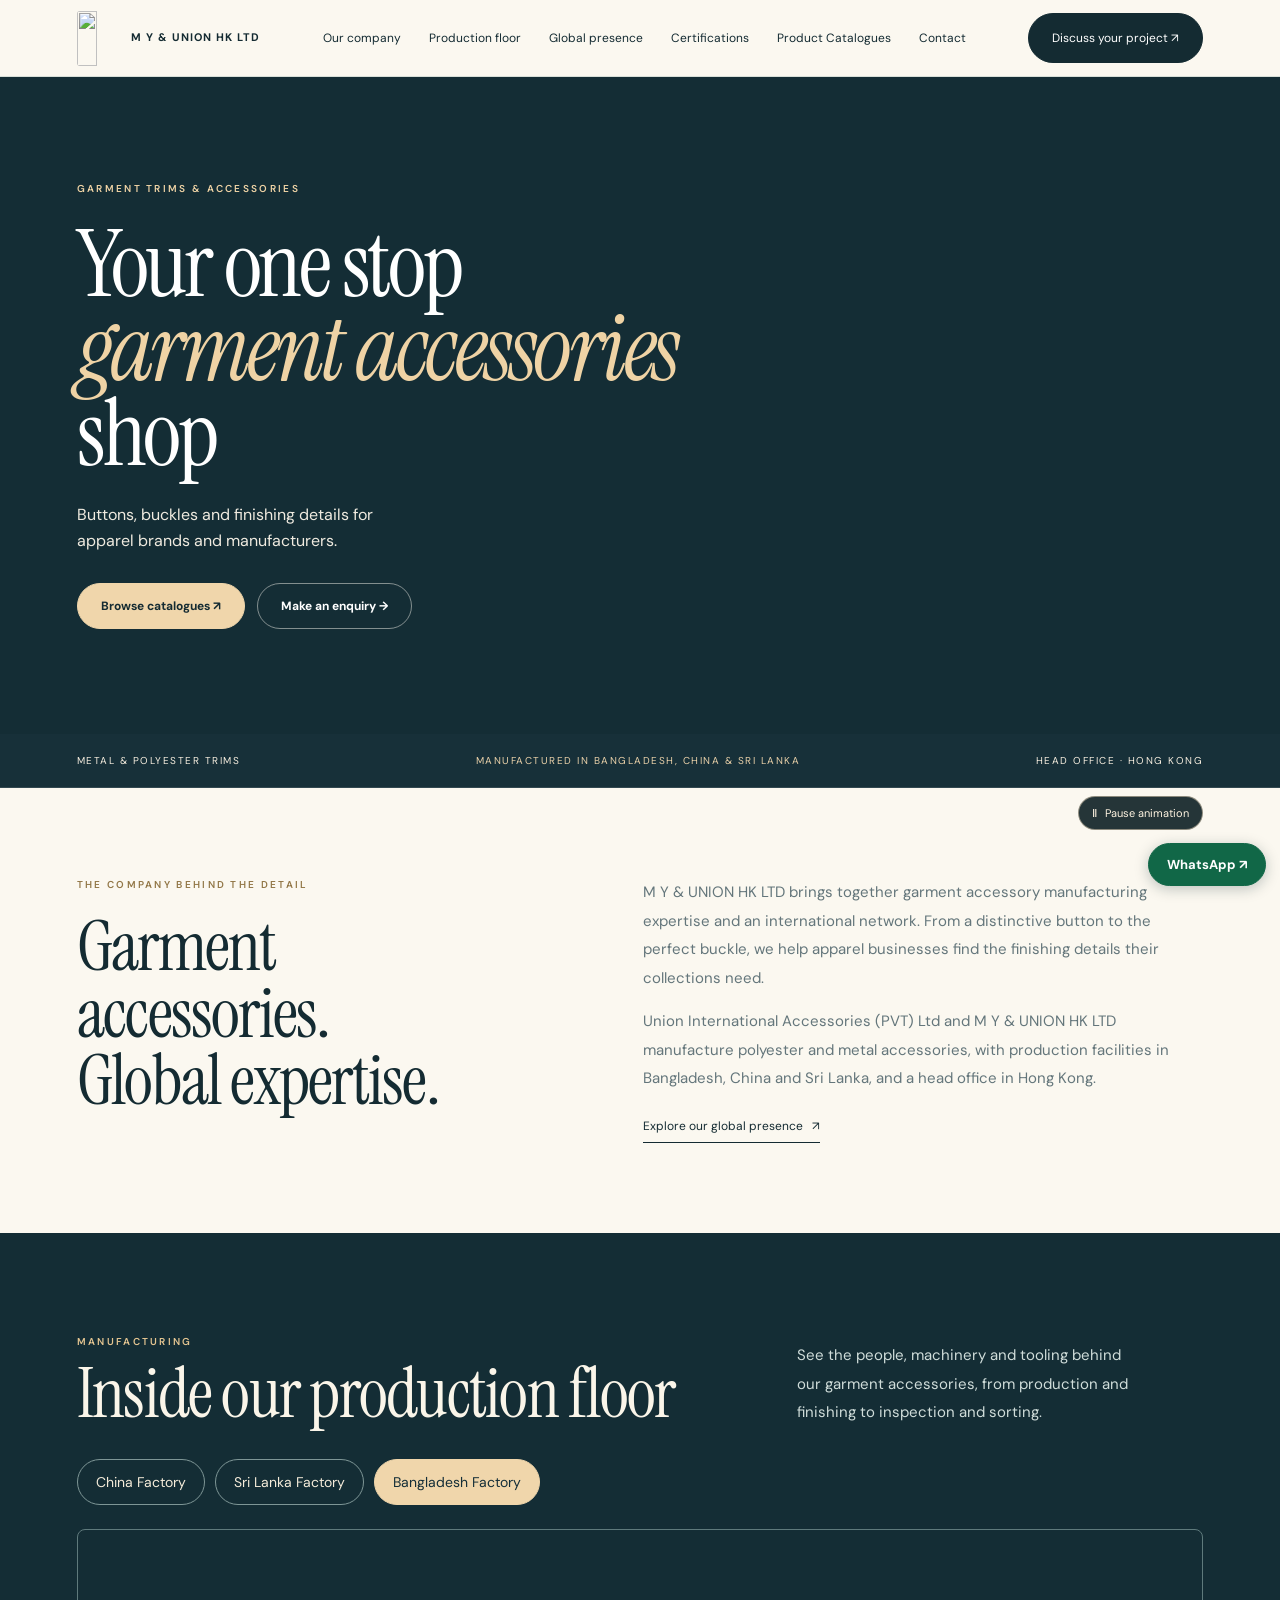
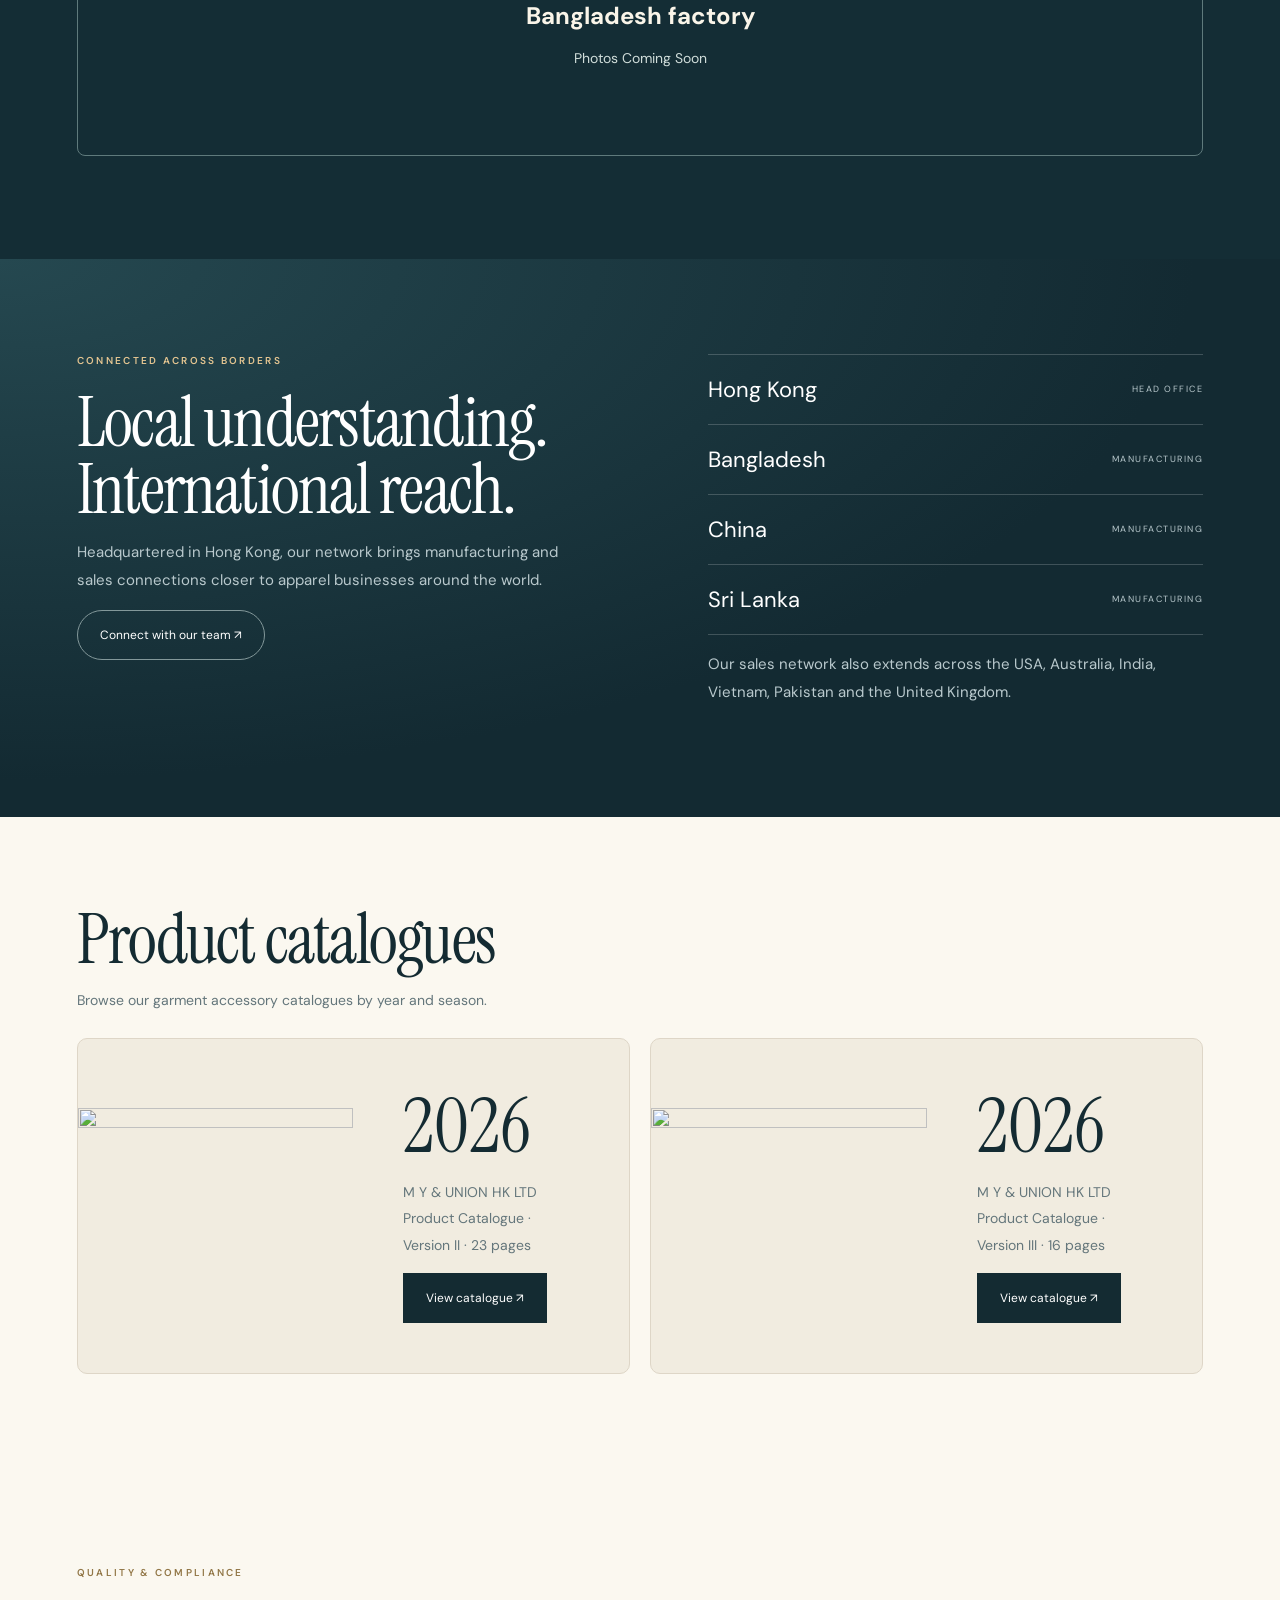
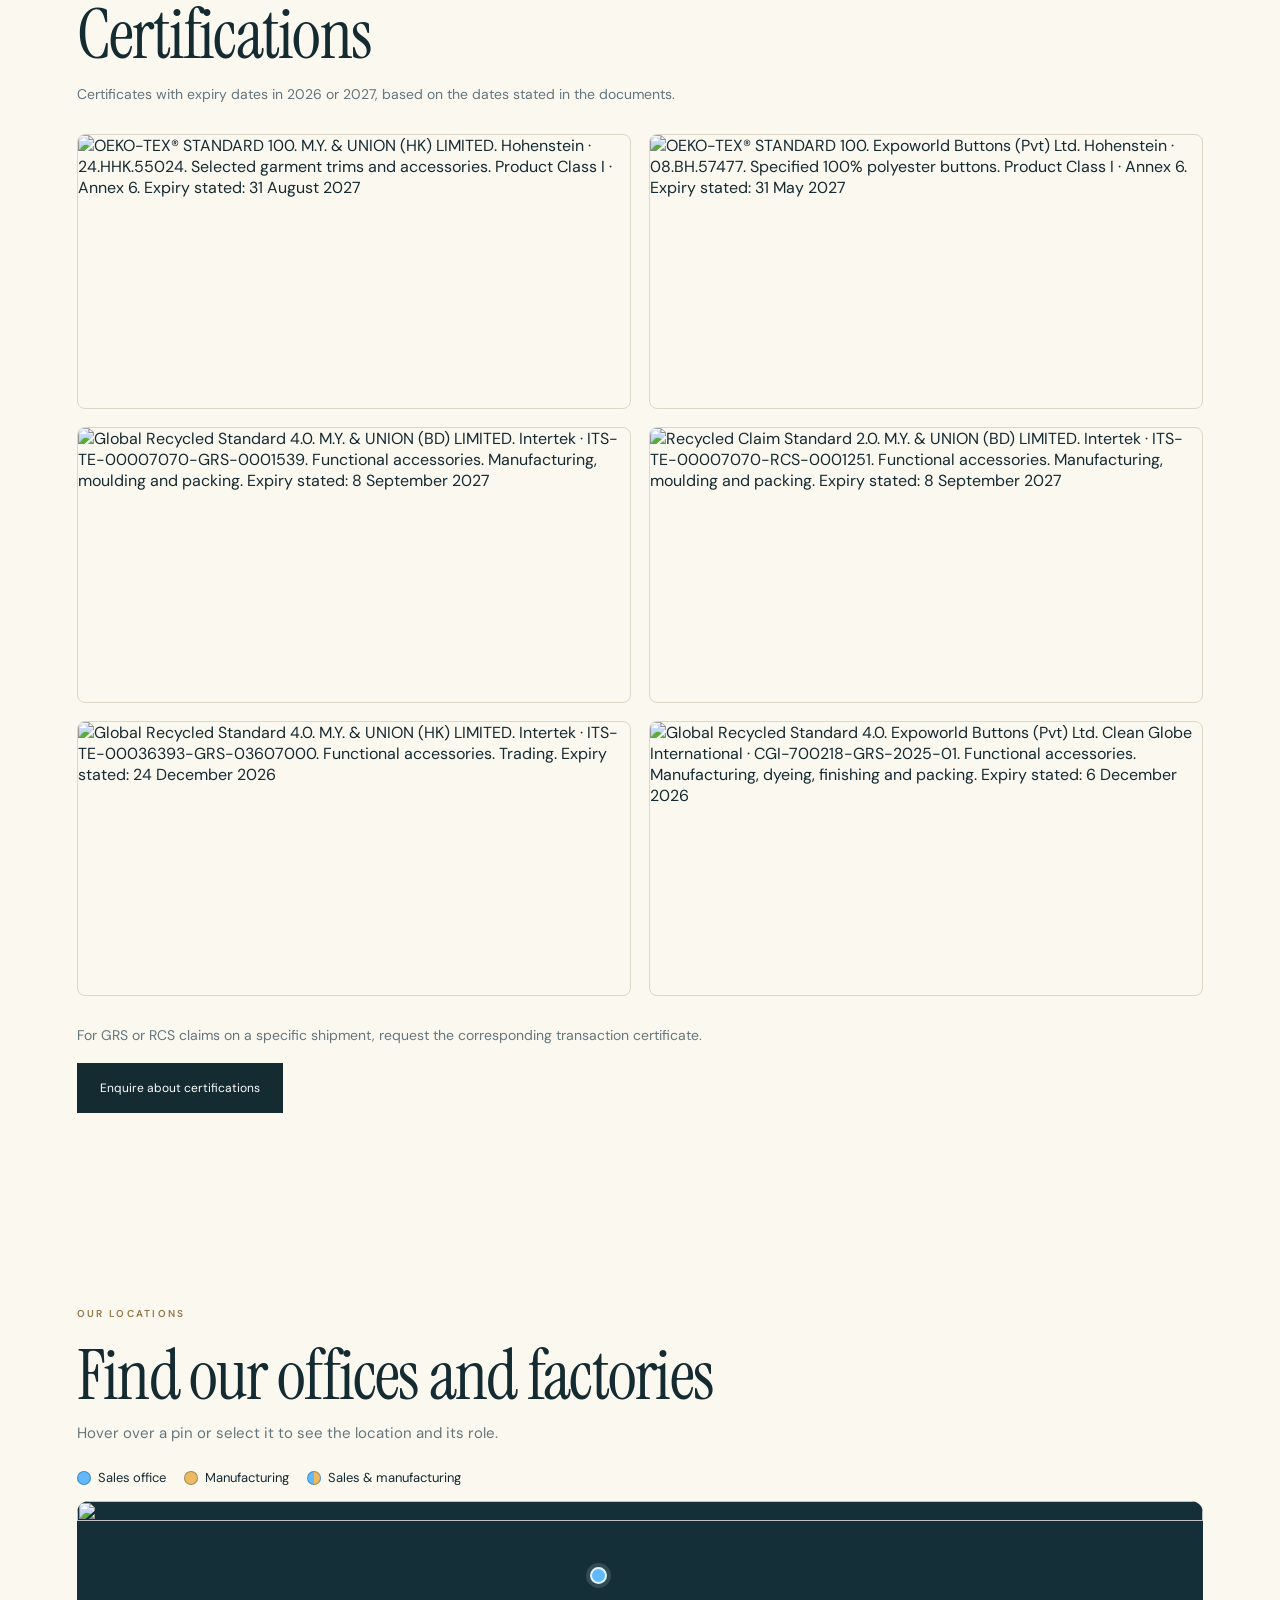
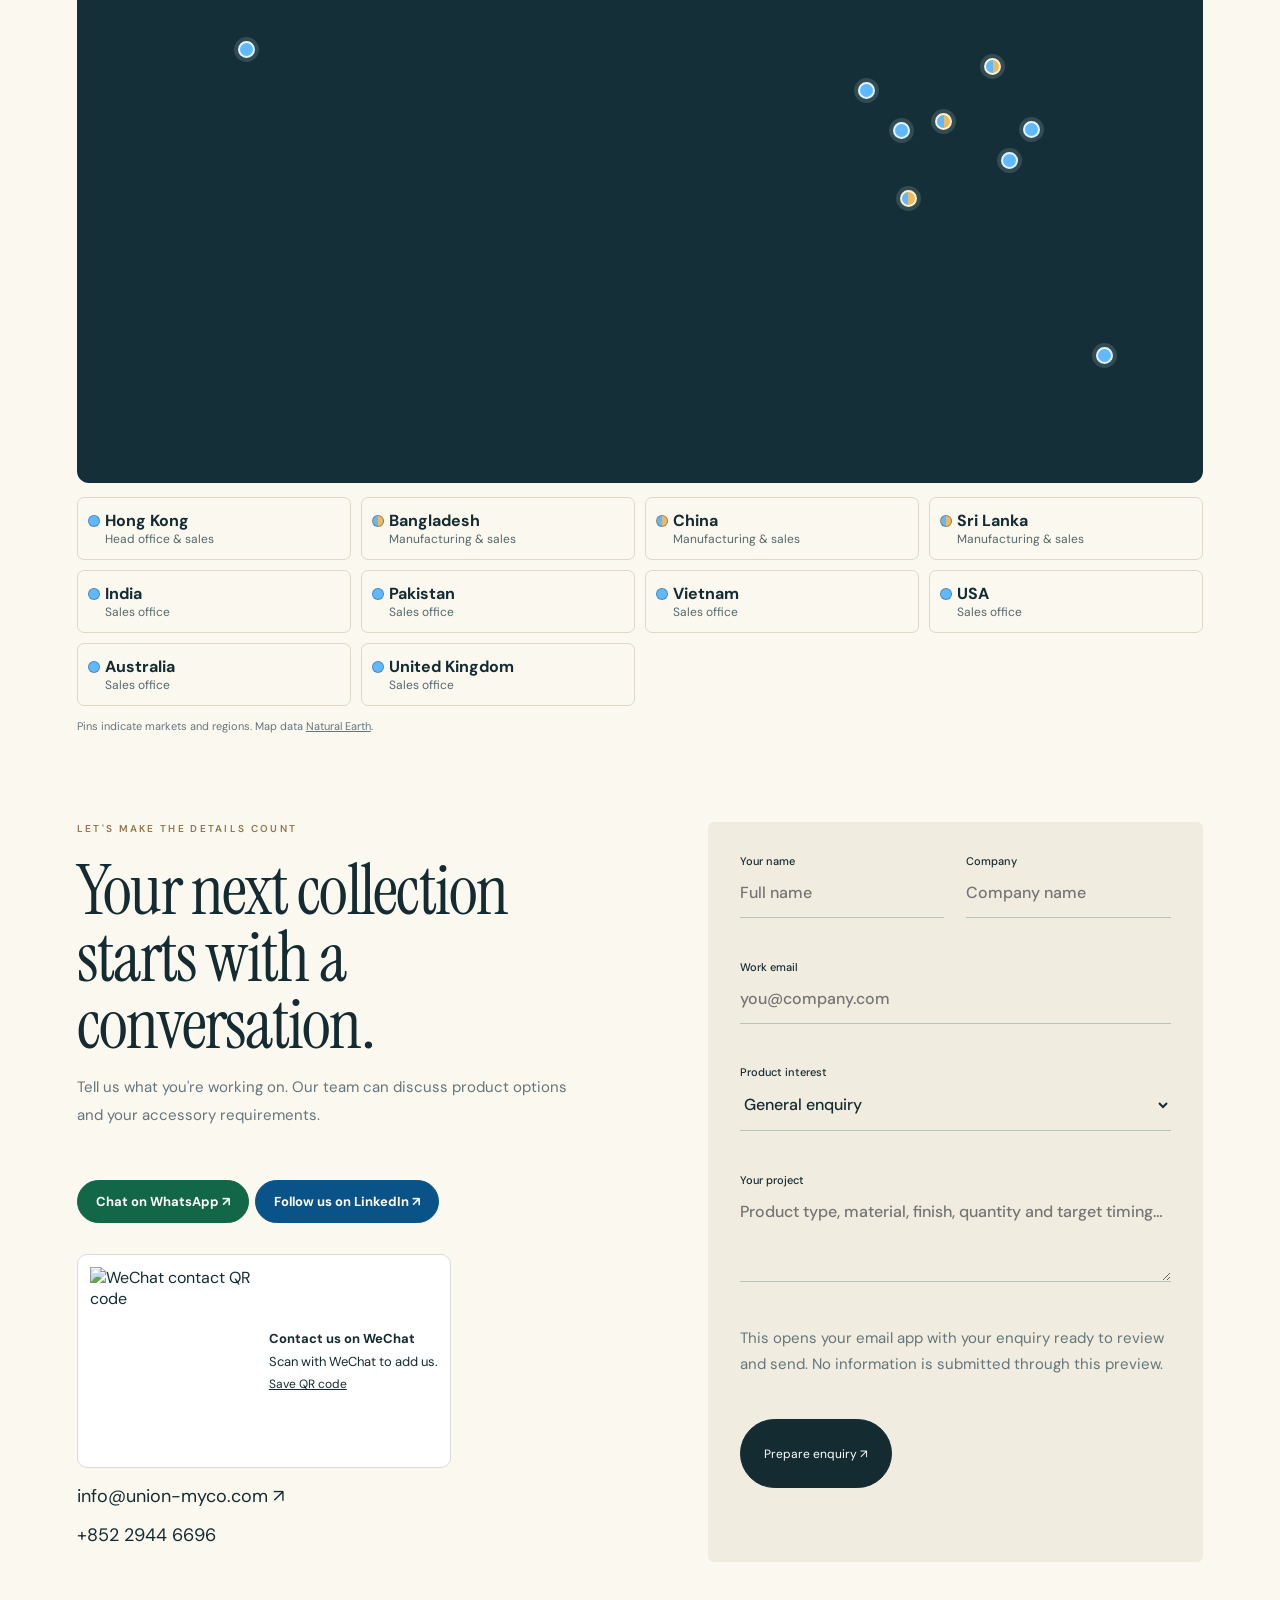
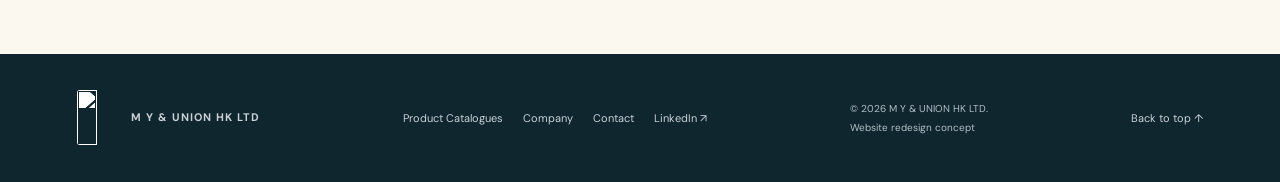
==== commit 673e762e: "Add files via upload" ====
--- a/index.html
+++ b/index.html
@@ -1,80 +1,84 @@
-<!doctype html><html lang="en"><head><meta charset="utf-8"><meta name="viewport" content="width=device-width,initial-scale=1"><title>M Y &amp; UNION HK LTD | Garment Accessories</title><style>
-@import url('https://fonts.googleapis.com/css2?family=DM+Sans:wght@400;500;600;700&family=Manrope:wght@400;500;600;700&display=swap');
-:root{--ink:#142e38;--paper:#f7f6f0;--gold:#cfb78f}*{box-sizing:border-box}body{margin:0;background:var(--paper);color:var(--ink);font-family:'DM Sans',sans-serif}html{scroll-behavior:smooth;scroll-padding-top:100px}a{color:inherit;text-decoration:none}button,input,textarea,select{font:inherit}button{cursor:pointer}.wrap{max-width:1440px;margin:auto;padding:0 6%}.top{background:var(--ink);color:#cbd7d8;text-align:center;padding:10px;font-size:9px;letter-spacing:2px}header{position:sticky;top:0;z-index:5;background:var(--paper);border-bottom:1px solid #d8dfd8}.nav{height:88px;display:flex;align-items:center;justify-content:space-between;gap:20px}.brand{font-family:Manrope,sans-serif;font-size:24px;font-weight:700;letter-spacing:-1px}.brand b{color:#a98b5d}.brand small{display:block;font-size:8px;letter-spacing:3px;margin-top:6px}nav{display:flex;gap:28px;font-size:12px}.btn{display:inline-flex;align-items:center;justify-content:space-between;gap:30px;border:1px solid var(--ink);padding:16px 22px;font-size:12px;background:var(--ink);color:white}.light{background:var(--paper);color:var(--ink)}.outline{background:transparent;border-color:#83989a;color:white}.hero{background:var(--ink);color:white;overflow:hidden}.hero-grid{display:grid;grid-template-columns:1fr 1fr;gap:7%;min-height:620px;align-items:center}.eyebrow{font-size:10px;text-transform:uppercase;letter-spacing:2.3px;color:#927747;margin-bottom:22px;font-weight:600}.hero .eyebrow,.network .eyebrow{color:var(--gold)}h1{font-family:Manrope,sans-serif;font-size:clamp(50px,5.6vw,84px);letter-spacing:-4px;line-height:1.05;font-weight:400;margin:0 0 25px}h1 em{font-family:Georgia,serif;font-weight:400;color:#dec8a6}.hero p{color:#bdcdd0;max-width:390px;font-size:14px;line-height:1.9;margin-bottom:30px}.actions{display:flex;gap:12px;flex-wrap:wrap}.art{position:relative;padding:50px 0}.art:before{content:'';position:absolute;inset:20px -35px;border:1px solid #ffffff20;border-radius:50%}.art img{width:100%;height:450px;object-fit:cover;border-radius:50% 50% 2px 2px;position:relative}.caption{position:absolute;bottom:35px;left:20px;background:var(--paper);color:var(--ink);font-size:9px;letter-spacing:1.5px;padding:20px}.hero-bottom{display:flex;justify-content:space-between;gap:20px;border-top:1px solid #ffffff25;padding:22px 0;font-size:9px;letter-spacing:1.5px;color:#c8d4d5}.intro{display:grid;grid-template-columns:1fr 1.3fr;gap:12%;padding-top:85px;padding-bottom:85px}h2{font-family:Manrope,sans-serif;font-weight:500;font-size:clamp(32px,3.5vw,48px);letter-spacing:-2px;line-height:1.2;margin:0}p{font-size:14px;line-height:1.9;color:#64767b}.intro p:first-child{margin-top:0}.link{display:inline-block;border-bottom:1px solid;padding-bottom:8px;font-size:12px;margin-top:10px}.collection{background:#e9ede6;padding:75px 0}.heading{display:flex;justify-content:space-between;align-items:end;gap:35px;margin-bottom:35px}.heading p{max-width:290px;margin:0}.filters{display:flex;flex-wrap:wrap;gap:8px;margin-bottom:28px}.filter{padding:10px 18px;border:1px solid #c4cec3;border-radius:25px;background:transparent;color:var(--ink);font-size:11px}.filter.active{background:var(--ink);color:white}.search{margin-left:auto;width:180px;background:none;border:0;border-bottom:1px solid #a4b2a7;font-size:12px;padding:10px}.products{display:grid;grid-template-columns:repeat(4,1fr);gap:22px}.product{border:0;background:none;color:var(--ink);text-align:left;padding:0}.product img{aspect-ratio:1;width:100%;object-fit:cover;transition:transform .3s}.image{overflow:hidden;background:#dedfd4}.product:hover img{transform:scale(1.05)}.product h3{display:flex;justify-content:space-between;font-size:16px;font-weight:500;margin:17px 0 7px}.product small{font-size:9px;text-transform:uppercase;letter-spacing:1.5px;color:#64767b}.more{display:flex;flex-wrap:wrap;gap:10px;padding-top:35px;margin-top:35px;border-top:1px solid #c9d2c6;align-items:center}.more span{font-size:11px;color:#64767b;margin-right:15px}.more button{border:0;border-bottom:1px solid #abb8ad;background:none;padding:8px;font-size:12px;color:var(--ink)}.qualities{padding:75px 0;display:grid;grid-template-columns:repeat(3,1fr);gap:55px}.quality{border-top:1px solid #bbc6bd;padding-top:25px}.quality span{color:#9c825b;font:27px Georgia}.quality h3{font-size:20px;font-weight:500}.quality p{font-size:13px}.network{background:var(--ink);color:white;padding:80px 0}.two{display:grid;grid-template-columns:1fr 1fr;gap:12%}.network p{color:#b9c9cd}.locations div{display:flex;justify-content:space-between;border-bottom:1px solid #ffffff30;padding:20px 0;font-size:20px}.locations div:first-child{border-top:1px solid #ffffff30}.locations small{font-size:9px;letter-spacing:1.5px;align-self:center;color:#b9c9cd}.contact{padding-top:80px;padding-bottom:80px}.contact-links{margin-top:35px}.contact-links a{display:block;font-size:18px;margin:15px 0}.form{display:grid;grid-template-columns:1fr 1fr;gap:22px}label{font-size:11px;font-weight:500}input,textarea,select{width:100%;background:none;color:var(--ink);border:0;border-bottom:1px solid #b7c5ba;padding:14px 0;border-radius:0}textarea{resize:vertical;min-height:95px}.full{grid-column:1/-1}.note{font-size:10px;line-height:1.7;margin:0}.form .btn{justify-self:start}.footer{background:#10262f;color:#c8d2d4;padding:35px 0}.foot{display:flex;justify-content:space-between;align-items:center;gap:25px}.foot p{color:#b0c0c3;font-size:10px}.footlinks{display:flex;gap:20px;font-size:11px}dialog{width:calc(100% - 30px);max-width:600px;border:0;background:var(--paper);padding:35px;color:var(--ink)}dialog::backdrop{background:#10262fbb}.close{float:right;border:0;background:none;font-size:25px}.menu{display:none;background:none;border:0;font-size:24px}.empty{display:none}a:focus-visible,button:focus-visible,input:focus-visible,textarea:focus-visible,select:focus-visible{outline:2px solid #ab894f;outline-offset:5px}@media(max-width:900px){nav{gap:15px}.nav>.btn{display:none}.hero-grid{gap:30px}.art img{height:370px}.products{grid-template-columns:repeat(2,1fr)}.two,.intro{gap:7%}}@media(max-width:600px){.top{font-size:7px}.nav{height:73px}.brand{font-size:20px}.menu{display:block}nav{display:none;position:absolute;top:73px;left:0;right:0;background:var(--paper);padding:25px 6%;flex-direction:column;gap:22px}nav.open{display:flex}.hero-grid,.two,.intro{grid-template-columns:1fr}.hero-grid{padding-top:45px;gap:10px}h1{font-size:59px;letter-spacing:-3px}.art{padding:30px 0 45px}.art img{height:320px}.art:before{display:none}.hero-bottom{font-size:7px;letter-spacing:1px;line-height:1.7}.hero-bottom a{display:none}.intro,.contact{padding-top:55px;padding-bottom:55px;gap:25px}.heading{align-items:start;flex-direction:column;gap:20px}.collection,.network{padding:55px 0}.qualities{grid-template-columns:1fr;gap:25px;padding-top:50px;padding-bottom:50px}.products{gap:15px}.product h3{font-size:14px}.search{width:100%;margin:10px 0 0}.two{gap:35px}.foot{flex-direction:column;align-items:start}h2{font-size:37px}}
-</style><link rel="stylesheet" href="editorial.css"></head><body id="top"><div class="top">GARMENT ACCESSORIES · GLOBAL CONNECTIONS · CONSIDERED DETAILS</div><header><div class="wrap nav"><a class="brand brand-lockup" href="#top" aria-label="M Y &amp; UNION HK LTD home"><span class="brand-emblem"><img src="assets/branding/company-logo-transparent.png" width="1118" height="1392" alt=""></span><span class="brand-name">M Y &amp; UNION HK LTD</span></a><nav id="nav"><a href="#about">Our company</a><a href="#production">Production floor</a><a href="#global">Global presence</a><a href="#certifications">Certifications</a><a href="#catalogues">Product Catalogues</a><a href="#contact">Contact</a></nav><a class="btn" href="#contact">Discuss your project ↗</a><button class="menu" aria-label="Open navigation" aria-expanded="false">☰</button></div></header><main><section class="hero"><svg aria-hidden="true" width="0" height="0" style="position:absolute"><defs><filter id="trim-clean-edge" color-interpolation-filters="sRGB"><feComponentTransfer><feFuncA type="linear" slope="8" intercept="-4.8"/></feComponentTransfer></filter></defs></svg><div id="trim-motion" class="trim-stage" aria-hidden="true"><img src="assets/homepage-moving-items/textured-button.png" alt="" width="256" height="256" style="--lane:0;--delay:-0s"><img src="assets/homepage-moving-items/matte-black.png" alt="" width="256" height="256" style="--lane:0;--delay:-3s"><img src="assets/homepage-moving-items/snap-fastener-pieces.png" alt="" width="256" height="256" style="--lane:0;--delay:-6s"><img src="assets/homepage-moving-items/antique-brass.png" alt="" width="256" height="256" style="--lane:0;--delay:-9s"><img src="assets/homepage-moving-items/brass-O-ring.png" alt="" width="256" height="256" style="--lane:0;--delay:-12s"><img src="assets/homepage-moving-items/rivet-pieces.png" alt="" width="256" height="256" style="--lane:1;--delay:-1.1s"><img src="assets/homepage-moving-items/gold.png" alt="" width="256" height="256" style="--lane:1;--delay:-4.1s"><img src="assets/homepage-moving-items/gold-buckle.png" alt="" width="256" height="256" style="--lane:1;--delay:-7.1s"><img src="assets/homepage-moving-items/antique-nickel.png" alt="" width="256" height="256" style="--lane:1;--delay:-10.1s"><img src="assets/homepage-moving-items/heart-charm.png" alt="" width="256" height="256" style="--lane:1;--delay:-13.1s"><img src="assets/homepage-moving-items/spade-badge.png" alt="" width="256" height="256" style="--lane:2;--delay:-2.2s"><img src="assets/homepage-moving-items/silver.png" alt="" width="256" height="256" style="--lane:2;--delay:-5.2s"><img src="assets/homepage-moving-items/brass-D-ring.png" alt="" width="256" height="256" style="--lane:2;--delay:-8.2s"><img src="assets/homepage-moving-items/silver-buckle.png" alt="" width="256" height="256" style="--lane:2;--delay:-11.2s"><img src="assets/homepage-moving-items/woven-tape.png" alt="" width="256" height="256" style="--lane:2;--delay:-14.2s"></div><div class="wrap"><div class="hero-grid"><div><div class="eyebrow">Garment trims & accessories</div><h1>Your one stop<br><em>garment accessories</em><br>shop</h1><p>Buttons, buckles and finishing details for apparel brands and manufacturers.</p><div class="actions"><a class="btn light" href="#catalogues">Browse catalogues ↗</a><a class="btn outline" href="#contact">Make an enquiry →</a></div></div><div class="art"><img src="assets/legacy-hidden/buckles-photo.jpg" alt="Metal buckles from the M Y & UNION HK LTD collection"><div class="caption">THE FINISHING TOUCH, RECONSIDERED.</div></div></div><div class="hero-bottom"><span>POLYESTER & METAL ACCESSORIES</span><span>HONG KONG · BANGLADESH · CHINA · SRI LANKA</span><a href="#about">DISCOVER MORE ↓</a></div></div><button type="button" class="motion-toggle" id="motion-toggle" aria-controls="trim-motion" hidden><span aria-hidden="true">▶</span><span>Play video</span></button></section><div class="strap"><div class="wrap"><span>Metal & polyester trims</span><span>Manufactured in Bangladesh, China & Sri Lanka</span><span>Head office · Hong Kong</span></div></div><section class="wrap intro" id="about"><div><div class="eyebrow">The company behind the detail</div><h2>Garment accessories.<br>Global expertise.</h2></div><div><p>M Y & UNION HK LTD brings together garment accessory manufacturing expertise and an international network. From a distinctive button to the perfect buckle, we help apparel businesses find the finishing details their collections need.</p><p>Union International Accessories (PVT) Ltd and M Y & UNION HK LTD manufacture polyester and metal accessories, with production facilities in Bangladesh, China and Sri Lanka, and a head office in Hong Kong.</p><a class="link" href="#global">Explore our global presence &nbsp; ↗</a></div></section>
-<section class="production" id="production" aria-labelledby="production-title">
-  <div class="wrap">
-    <div class="floor-heading">
-      <div><div class="eyebrow">Manufacturing</div><h2 id="production-title">Inside our production floor</h2></div>
-      <p>See the people, machinery and tooling behind our garment accessories, from production and finishing to inspection and sorting.</p>
-    </div>
-    <div class="floor-featured" aria-describedby="floor-photo-note"><figure class="floor-photo"><a href="assets/production-floor/full-size/01-inside-the-production-floor.webp" aria-label="Enlarge: Inside the production floor"><img src="assets/production-floor/gallery/01-inside-the-production-floor.webp" width="850" height="638" alt="Rows of production machines and bins of metal garment components" loading="lazy" decoding="async"></a><figcaption>Inside the production floor</figcaption></figure><figure class="floor-photo"><a href="assets/production-floor/full-size/02-tooling-workstation.webp" aria-label="Enlarge: Tooling workstation"><img src="assets/production-floor/gallery/02-tooling-workstation.webp" width="520" height="390" alt="Operator working at a blue CNC EDM machine" loading="lazy" decoding="async"></a><figcaption>Tooling workstation</figcaption></figure><figure class="floor-photo"><a href="assets/production-floor/full-size/03-hands-on-quality-checks.webp" aria-label="Enlarge: Hands-on quality checks"><img src="assets/production-floor/gallery/03-hands-on-quality-checks.webp" width="520" height="390" alt="Team sorting and inspecting metal garment components by hand" loading="lazy" decoding="async"></a><figcaption>Hands-on quality checks</figcaption></figure></div>
-    <p class="floor-photo-note" id="floor-photo-note">Featured photos are retouched. Open a photo to see the original.</p><details class="floor-more">
-      <summary><span class="floor-open">View all 22 factory photos</span><span class="floor-close">Show featured photos</span></summary>
-      <div class="floor-grid"><figure class="floor-photo"><a href="assets/production-floor/full-size/04-machining-close-up.webp" aria-label="Enlarge: Machining close-up"><img src="assets/production-floor/gallery/04-machining-close-up.webp" width="520" height="390" alt="Machine tool working on a metal block with coolant lines" loading="lazy" decoding="async"></a><figcaption>Machining close-up</figcaption></figure><figure class="floor-photo"><a href="assets/production-floor/full-size/05-machine-setup.webp" aria-label="Enlarge: Machine setup"><img src="assets/production-floor/gallery/05-machine-setup.webp" width="520" height="390" alt="Gloved operator working beside a clamped machine bed" loading="lazy" decoding="async"></a><figcaption>Machine setup</figcaption></figure><figure class="floor-photo"><a href="assets/production-floor/full-size/06-tool-and-workpiece.webp" aria-label="Enlarge: Tool and workpiece"><img src="assets/production-floor/gallery/06-tool-and-workpiece.webp" width="520" height="390" alt="Close-up of a machine spindle above a metal workpiece" loading="lazy" decoding="async"></a><figcaption>Tool and workpiece</figcaption></figure><figure class="floor-photo"><a href="assets/production-floor/full-size/07-vision-inspection-workstation.webp" aria-label="Enlarge: Vision inspection workstation"><img src="assets/production-floor/gallery/07-vision-inspection-workstation.webp" width="520" height="390" alt="Team members monitoring a camera inspection station" loading="lazy" decoding="async"></a><figcaption>Vision inspection workstation</figcaption></figure><figure class="floor-photo"><a href="assets/production-floor/full-size/08-button-production-equipment.webp" aria-label="Enlarge: Button production equipment"><img src="assets/production-floor/gallery/08-button-production-equipment.webp" width="390" height="520" alt="Orange production machine above a bin of white button blanks" loading="lazy" decoding="async"></a><figcaption>Button production equipment</figcaption></figure><figure class="floor-photo"><a href="assets/production-floor/full-size/09-component-review.webp" aria-label="Enlarge: Component review"><img src="assets/production-floor/gallery/09-component-review.webp" width="520" height="390" alt="Operator reviewing a magnified component at a computer workstation" loading="lazy" decoding="async"></a><figcaption>Component review</figcaption></figure><figure class="floor-photo"><a href="assets/production-floor/full-size/10-production-moulds.webp" aria-label="Enlarge: Production moulds"><img src="assets/production-floor/gallery/10-production-moulds.webp" width="390" height="520" alt="Stacks of machined metal moulds and tooling blocks" loading="lazy" decoding="async"></a><figcaption>Production moulds</figcaption></figure><figure class="floor-photo"><a href="assets/production-floor/full-size/11-production-line-at-work.webp" aria-label="Enlarge: Production line at work"><img src="assets/production-floor/gallery/11-production-line-at-work.webp" width="520" height="390" alt="Operators working among rows of orange production machines" loading="lazy" decoding="async"></a><figcaption>Production line at work</figcaption></figure><figure class="floor-photo"><a href="assets/production-floor/full-size/12-machine-side-work.webp" aria-label="Enlarge: Machine-side work"><img src="assets/production-floor/gallery/12-machine-side-work.webp" width="520" height="390" alt="Two operators standing beside industrial processing equipment" loading="lazy" decoding="async"></a><figcaption>Machine-side work</figcaption></figure><figure class="floor-photo"><a href="assets/production-floor/full-size/13-press-line.webp" aria-label="Enlarge: Press line"><img src="assets/production-floor/gallery/13-press-line.webp" width="520" height="390" alt="Operator beside a row of presses with red flywheels" loading="lazy" decoding="async"></a><figcaption>Press line</figcaption></figure><figure class="floor-photo"><a href="assets/production-floor/full-size/14-press-tooling.webp" aria-label="Enlarge: Press tooling"><img src="assets/production-floor/gallery/14-press-tooling.webp" width="390" height="520" alt="Press with metal tooling and brass components at the work area" loading="lazy" decoding="async"></a><figcaption>Press tooling</figcaption></figure><figure class="floor-photo"><a href="assets/production-floor/full-size/15-component-feeding-line.webp" aria-label="Enlarge: Component feeding line"><img src="assets/production-floor/gallery/15-component-feeding-line.webp" width="520" height="390" alt="Circular feeders guiding brass components along a row of presses" loading="lazy" decoding="async"></a><figcaption>Component feeding line</figcaption></figure><figure class="floor-photo"><a href="assets/production-floor/full-size/16-finishing-drums.webp" aria-label="Enlarge: Finishing drums"><img src="assets/production-floor/gallery/16-finishing-drums.webp" width="520" height="390" alt="Industrial drums used to process batches of components" loading="lazy" decoding="async"></a><figcaption>Finishing drums</figcaption></figure><figure class="floor-photo"><a href="assets/production-floor/full-size/17-finishing-line.webp" aria-label="Enlarge: Finishing line"><img src="assets/production-floor/gallery/17-finishing-line.webp" width="520" height="390" alt="Wide view of industrial processing tanks and equipment" loading="lazy" decoding="async"></a><figcaption>Finishing line</figcaption></figure><figure class="floor-photo"><a href="assets/production-floor/full-size/18-button-sorting.webp" aria-label="Enlarge: Button sorting"><img src="assets/production-floor/gallery/18-button-sorting.webp" width="520" height="390" alt="Team members sorting batches of buttons at their workstations" loading="lazy" decoding="async"></a><figcaption>Button sorting</figcaption></figure><figure class="floor-photo"><a href="assets/production-floor/full-size/19-camera-based-inspection.webp" aria-label="Enlarge: Camera-based inspection"><img src="assets/production-floor/gallery/19-camera-based-inspection.webp" width="520" height="390" alt="Monitor showing a magnified metal component above the inspection equipment" loading="lazy" decoding="async"></a><figcaption>Camera-based inspection</figcaption></figure><figure class="floor-photo"><a href="assets/production-floor/full-size/20-drum-equipment.webp" aria-label="Enlarge: Drum equipment"><img src="assets/production-floor/gallery/20-drum-equipment.webp" width="520" height="390" alt="Row of large circular drums on the factory floor" loading="lazy" decoding="async"></a><figcaption>Drum equipment</figcaption></figure><figure class="floor-photo"><a href="assets/production-floor/full-size/21-inspection-equipment.webp" aria-label="Enlarge: Inspection equipment"><img src="assets/production-floor/gallery/21-inspection-equipment.webp" width="520" height="390" alt="Camera inspection station with sample buttons laid out nearby" loading="lazy" decoding="async"></a><figcaption>Inspection equipment</figcaption></figure><figure class="floor-photo"><a href="assets/production-floor/full-size/22-metal-components-in-the-feeder.webp" aria-label="Enlarge: Metal components in the feeder"><img src="assets/production-floor/gallery/22-metal-components-in-the-feeder.webp" width="520" height="390" alt="Circular feeder holding small silver-coloured metal components" loading="lazy" decoding="async"></a><figcaption>Metal components in the feeder</figcaption></figure></div>
-    </details>
-  </div>
-</section>
-<dialog class="floor-dialog" id="floor-viewer" aria-label="Production floor photos">
-  <form method="dialog"><button type="submit" autofocus>Close <span aria-hidden="true">×</span></button></form>
-  <img alt="">
-  <div class="floor-controls"><button type="button" data-step="-1">← Previous</button><p aria-live="polite"></p><button type="button" data-step="1">Next →</button></div>
-</dialog>
-<section class="wrap qualities"><article class="quality"><span>01 /</span><h3>Material possibilities</h3><p>Explore polyester and metal accessories across buttons, closures, hardware and decorative details.</p></article><article class="quality"><span>02 /</span><h3>Manufacturing connections</h3><p>Production facilities across three countries connect our product range with the needs of garment manufacturers.</p></article><article class="quality"><span>03 /</span><h3>A conversation that matters</h3><p>Share your material, finish, quantity and timing requirements so our team can discuss a suitable approach.</p></article></section><section class="network" id="global"><div class="wrap two"><div><div class="eyebrow">Connected across borders</div><h2>Local understanding.<br>International reach.</h2><p>Headquartered in Hong Kong, our network brings manufacturing and sales connections closer to apparel businesses around the world.</p><a class="btn outline" href="#contact">Connect with our team ↗</a></div><div><div class="locations"><div>Hong Kong <small>HEAD OFFICE</small></div><div>Bangladesh <small>MANUFACTURING</small></div><div>China <small>MANUFACTURING</small></div><div>Sri Lanka <small>MANUFACTURING</small></div></div><p>Our sales network also extends across the USA, Australia, India, Vietnam, Pakistan and the United Kingdom.</p></div></div></section>
-
-
-<section class="wrap catalogues" id="catalogues" aria-labelledby="catalogues-title">
-  <h2 id="catalogues-title">Product catalogues</h2>
-  <p>Browse our garment accessory catalogues by year and season.</p>
-  <div class="catalogue-grid">
-    <article class="catalogue-card">
-      <img src="assets/catalogues/2026-version-II-cover.jpg" alt="" width="760" height="537" loading="lazy">
-      <div class="catalogue-info">
-        <h3>2026</h3>
-        <p>M Y &amp; UNION HK LTD Product Catalogue · Version II · 23 pages</p>
-        <a class="btn" href="assets/catalogues/2026-product-catalogue-version-II.pdf?v=2-contacts" target="_blank" rel="noopener" aria-label="View 2026 catalogue Version II (PDF, opens in a new tab)">View catalogue ↗</a>
-      </div>
-    </article>
-    <article class="catalogue-card">
-      <img src="assets/catalogues/2026-version-III-cover.jpg" alt="" width="760" height="537" loading="lazy">
-      <div class="catalogue-info">
-        <h3>2026</h3>
-        <p>M Y &amp; UNION HK LTD Product Catalogue · Version III · 16 pages</p>
-        <a class="btn" href="assets/catalogues/2026-product-catalogue-version-III.pdf?v=contacts" target="_blank" rel="noopener" aria-label="View 2026 catalogue Version III (PDF, opens in a new tab)">View catalogue ↗</a>
-      </div>
-    </article>
-  </div>
-</section>
-<section class="wrap certifications" id="certifications" aria-labelledby="certifications-title">
-  <div class="eyebrow">Quality &amp; compliance</div>
-  <h2 id="certifications-title">Certifications</h2>
-  <p>Certificates with expiry dates in 2026 or 2027, based on the dates stated in the documents.</p>
-  <ul class="certificate-images"><li><img src="assets/certifications/hong-kong-oeko-tex.jpg" width="1000" height="495" loading="lazy" alt="OEKO-TEX® STANDARD 100. M.Y. &amp; UNION (HK) LIMITED. Hohenstein · 24.HHK.55024. Selected garment trims and accessories. Product Class I · Annex 6. Expiry stated: 31 August 2027"></li><li><img src="assets/certifications/sri-lanka-oeko-tex.jpg" width="1000" height="495" loading="lazy" alt="OEKO-TEX® STANDARD 100. Expoworld Buttons (Pvt) Ltd. Hohenstein · 08.BH.57477. Specified 100% polyester buttons. Product Class I · Annex 6. Expiry stated: 31 May 2027"></li><li><img src="assets/certifications/bangladesh-GRS.jpg" width="1000" height="495" loading="lazy" alt="Global Recycled Standard 4.0. M.Y. &amp; UNION (BD) LIMITED. Intertek · ITS-TE-00007070-GRS-0001539. Functional accessories. Manufacturing, moulding and packing. Expiry stated: 8 September 2027"></li><li><img src="assets/certifications/bangladesh-RCS.jpg" width="1000" height="495" loading="lazy" alt="Recycled Claim Standard 2.0. M.Y. &amp; UNION (BD) LIMITED. Intertek · ITS-TE-00007070-RCS-0001251. Functional accessories. Manufacturing, moulding and packing. Expiry stated: 8 September 2027"></li><li><img src="assets/certifications/hong-kong-GRS.jpg" width="1000" height="495" loading="lazy" alt="Global Recycled Standard 4.0. M.Y. &amp; UNION (HK) LIMITED. Intertek · ITS-TE-00036393-GRS-03607000. Functional accessories. Trading. Expiry stated: 24 December 2026"></li><li><img src="assets/certifications/sri-lanka-GRS.jpg" width="1000" height="495" loading="lazy" alt="Global Recycled Standard 4.0. Expoworld Buttons (Pvt) Ltd. Clean Globe International · CGI-700218-GRS-2025-01. Functional accessories. Manufacturing, dyeing, finishing and packing. Expiry stated: 6 December 2026"></li></ul>
-  <p>For GRS or RCS claims on a specific shipment, request the corresponding transaction certificate.</p>
-  <div class="actions"><a class="btn" href="#contact">Enquire about certifications</a></div>
-</section>
-<section class="wrap contact" id="contact">
-<div class="contact-network">
-  <div class="eyebrow">Our locations</div>
-  <h2>Find our offices and factories</h2>
-  <p class="map-instruction">Hover over a pin or select it to see the location and its role.</p>
-  <ul class="map-legend" aria-label="Map legend"><li class="marker-sales">Sales office</li><li class="marker-factory">Manufacturing</li><li class="marker-both">Sales &amp; manufacturing</li></ul>
-  <div class="contact-map" role="group" aria-label="Global sales and manufacturing locations"><img src="assets/contact/world-locations-map.webp" width="1200" height="620" alt="" loading="lazy"><a class="map-pin marker-sales" href="#location-0" style="--x:84.70%;--y:39.08%" aria-label="Hong Kong, Head office & sales"><span class="pin-label" aria-hidden="true">Hong Kong<small>Head office & sales</small></span></a><a class="map-pin marker-both" href="#location-1" style="--x:76.90%;--y:37.70%" aria-label="Bangladesh, Manufacturing & sales"><span class="pin-label" aria-hidden="true">Bangladesh<small>Manufacturing & sales</small></span></a><a class="map-pin marker-both" href="#location-2" style="--x:81.21%;--y:28.28%" aria-label="China, Manufacturing & sales"><span class="pin-label" aria-hidden="true">China<small>Manufacturing & sales</small></span></a><a class="map-pin marker-both" href="#location-3" style="--x:73.76%;--y:50.98%" aria-label="Sri Lanka, Manufacturing & sales"><span class="pin-label" aria-hidden="true">Sri Lanka<small>Manufacturing & sales</small></span></a><a class="map-pin marker-sales" href="#location-4" style="--x:73.14%;--y:39.34%" aria-label="India, Sales office"><span class="pin-label" aria-hidden="true">India<small>Sales office</small></span></a><a class="map-pin marker-sales" href="#location-5" style="--x:70.03%;--y:32.46%" aria-label="Pakistan, Sales office"><span class="pin-label" aria-hidden="true">Pakistan<small>Sales office</small></span></a><a class="map-pin marker-sales" href="#location-6" style="--x:82.75%;--y:44.43%" aria-label="Vietnam, Sales office"><span class="pin-label" aria-hidden="true">Vietnam<small>Sales office</small></span></a><a class="map-pin marker-sales" href="#location-8" style="--x:15.03%;--y:25.41%" aria-label="USA, Sales office"><span class="pin-label" aria-hidden="true">USA<small>Sales office</small></span></a><a class="map-pin marker-sales" href="#location-10" style="--x:91.18%;--y:77.87%" aria-label="Australia, Sales office"><span class="pin-label" aria-hidden="true">Australia<small>Sales office</small></span></a><a class="map-pin marker-sales" href="#location-uk" style="--x:46.27%;--y:12.62%" aria-label="United Kingdom, Sales office"><span class="pin-label" aria-hidden="true">United Kingdom<small>Sales office</small></span></a></div>
-  <ul class="map-locations" aria-label="Office and manufacturing locations"><li id="location-0" class="marker-sales"><strong>Hong Kong</strong><span>Head office & sales</span></li><li id="location-1" class="marker-both"><strong>Bangladesh</strong><span>Manufacturing & sales</span></li><li id="location-2" class="marker-both"><strong>China</strong><span>Manufacturing & sales</span></li><li id="location-3" class="marker-both"><strong>Sri Lanka</strong><span>Manufacturing & sales</span></li><li id="location-4" class="marker-sales"><strong>India</strong><span>Sales office</span></li><li id="location-5" class="marker-sales"><strong>Pakistan</strong><span>Sales office</span></li><li id="location-6" class="marker-sales"><strong>Vietnam</strong><span>Sales office</span></li><li id="location-8" class="marker-sales"><strong>USA</strong><span>Sales office</span></li><li id="location-10" class="marker-sales"><strong>Australia</strong><span>Sales office</span></li><li id="location-uk" class="marker-sales"><strong>United Kingdom</strong><span>Sales office</span></li></ul>
-  <p class="map-note">Pins indicate markets and regions. Map data <a href="https://www.naturalearthdata.com/">Natural Earth</a>.</p>
-</div>
-<div class="two"><div><div class="eyebrow">Let's make the details count</div><h2>Your next collection<br>starts with a<br>conversation.</h2><p>Tell us what you're working on. Our team can discuss product options and your accessory requirements.</p><div class="contact-links"><a class="whatsapp" href="https://wa.me/61416985937" target="_blank" rel="noopener noreferrer">Chat on WhatsApp ↗</a><a class="whatsapp linkedin-contact" href="https://www.linkedin.com/company/m-y-union/" target="_blank" rel="noopener noreferrer">Follow us on LinkedIn ↗</a><figure class="wechat-contact"><img src="assets/contact/wechat-contact-qr.jpg" width="859" height="979" alt="WeChat contact QR code" loading="lazy"><figcaption><strong>Contact us on WeChat</strong><span>Scan with WeChat to add us.</span><a href="assets/contact/wechat-contact-qr.jpg" download>Save QR code</a></figcaption></figure><a href="mailto:info@union-myco.com">info@union-myco.com ↗</a><a href="tel:+85229446696">+852 2944 6696</a></div></div><form class="form" id="enquiry"><label>Your name<input name="name" autocomplete="name" required placeholder="Full name"></label><label>Company<input name="company" autocomplete="organization" required placeholder="Company name"></label><label class="full">Work email<input name="email" type="email" autocomplete="email" required placeholder="you@company.com"></label><label class="full">Product interest<select name="interest" id="interest"><option>General enquiry</option><option>Badges & tabs</option><option>Buckles</option><option>Charms</option><option>Plastic & polyester buttons</option><option>D-rings</option><option>Jeans buttons</option><option>Metal buttons</option><option>Stoppers</option><option>Rivets</option><option>Snaps</option><option>O-rings</option><option>Tapes</option></select></label><label class="full">Your project<textarea name="message" required placeholder="Product type, material, finish, quantity and target timing…"></textarea></label><p class="note full">This opens your email app with your enquiry ready to review and send. No information is submitted through this preview.</p><button class="btn full" type="submit">Prepare enquiry ↗</button><p class="note full" id="status" role="status"></p></form></div></section></main><footer class="footer"><div class="wrap foot"><a class="brand brand-lockup" href="#top" aria-label="M Y &amp; UNION HK LTD home"><span class="brand-emblem"><img src="assets/branding/company-logo-transparent.png" width="1118" height="1392" alt=""></span><span class="brand-name">M Y &amp; UNION HK LTD</span></a><div class="footlinks"><a href="#catalogues">Product Catalogues</a><a href="#about">Company</a><a href="#contact">Contact</a><a href="https://www.linkedin.com/company/m-y-union/" target="_blank" rel="noopener">LinkedIn ↗</a></div><p>© 2026 M Y & UNION HK LTD.<br>Website redesign concept</p><a href="#top" style="font-size:11px">Back to top ↑</a></div></footer><script>
-document.querySelector('.menu').onclick=function(){this.setAttribute('aria-expanded',document.querySelector('nav').classList.toggle('open'))};document.querySelectorAll('nav a').forEach(a=>a.onclick=()=>{document.querySelector('nav').classList.remove('open');document.querySelector('.menu').setAttribute('aria-expanded','false')});document.querySelector('#enquiry').onsubmit=e=>{e.preventDefault();let f=new FormData(e.target);let body=`Name: ${f.get('name')}\nCompany: ${f.get('company')}\nEmail: ${f.get('email')}\nInterest: ${f.get('interest')}\n\n${f.get('message')}`;location.href='mailto:info@union-myco.com?subject='+encodeURIComponent('Product enquiry — '+f.get('company'))+'&body='+encodeURIComponent(body);document.querySelector('#status').textContent='Your email draft is ready. If your email app does not open, contact info@union-myco.com directly.'};
-</script><script src="hero-motion.js"></script><script src="production.js"></script><a class="whatsapp whatsapp-shortcut" aria-label="Chat with M Y &amp; UNION HK LTD on WhatsApp" href="https://wa.me/61416985937" target="_blank" rel="noopener noreferrer">WhatsApp ↗</a></body></html>
-
-
-
-
-
-
-
-
-
-
-
-
+<!doctype html><html lang="en"><head><meta charset="utf-8"><meta name="viewport" content="width=device-width,initial-scale=1"><title>M Y &amp; UNION HK LTD | Garment Accessories</title><meta name="description" content="M Y & UNION HK LTD manufactures and supplies metal and polyester garment accessories. Explore product catalogues, factory photos, certifications and global sales offices."><meta name="theme-color" content="#142e38"><meta property="og:type" content="website"><meta property="og:title" content="M Y &amp; UNION HK LTD | Garment Accessories"><meta property="og:description" content="M Y & UNION HK LTD manufactures and supplies metal and polyester garment accessories. Explore product catalogues, factory photos, certifications and global sales offices."><meta name="twitter:card" content="summary"><link rel="icon" href="assets/union-monogram-clear.png"><link rel="preconnect" href="https://fonts.googleapis.com"><link rel="preconnect" href="https://fonts.gstatic.com" crossorigin><link rel="stylesheet" href="base.css"><link rel="stylesheet" href="editorial.css"><script type="application/ld+json">{"@context": "https://schema.org", "@type": "Organization", "name": "M Y & UNION HK LTD", "description": "M Y & UNION HK LTD manufactures and supplies metal and polyester garment accessories. Explore product catalogues, factory photos, certifications and global sales offices.", "email": "info@union-myco.com", "telephone": "+85229446696", "sameAs": ["https://www.linkedin.com/company/m-y-union/"]}</script></head><body id="top"><a class="skip-link" href="#main-content">Skip to content</a><div class="top">GARMENT ACCESSORIES · GLOBAL CONNECTIONS · CONSIDERED DETAILS</div><header><div class="wrap nav"><a class="brand brand-lockup" href="#top" aria-label="M Y &amp; UNION HK LTD home"><span class="brand-emblem"><img decoding="async" src="assets/union-monogram-clear.png" width="1118" height="1392" alt=""></span><span class="brand-name">M Y &amp; UNION HK LTD</span></a><nav id="nav" aria-label="Main navigation"><a href="#about">Our company</a><a href="#production">Production floor</a><a href="#global">Global presence</a><a href="#certifications">Certifications</a><a href="#catalogues">Product Catalogues</a><a href="#contact">Contact</a></nav><a class="btn" href="#contact">Discuss your project ↗</a><button class="menu" aria-controls="nav" aria-label="Open navigation" aria-expanded="false">☰</button></div></header><main id="main-content"><section class="hero"><svg aria-hidden="true" width="0" height="0" style="position:absolute"><defs><filter id="trim-clean-edge" color-interpolation-filters="sRGB"><feComponentTransfer><feFuncA type="linear" slope="8" intercept="-4.8"/></feComponentTransfer></filter></defs></svg><div id="trim-motion" class="trim-stage" aria-hidden="true"><img decoding="async" src="assets/hero-cutout-1.png" alt="" width="256" height="256" style="--lane:0;--delay:-0s"><img decoding="async" src="assets/hero-matte-black.png" alt="" width="256" height="256" style="--lane:0;--delay:-3s"><img decoding="async" src="assets/hero-variety-2.png" alt="" width="256" height="256" style="--lane:0;--delay:-6s"><img decoding="async" src="assets/hero-antique-brass.png" alt="" width="256" height="256" style="--lane:0;--delay:-9s"><img decoding="async" src="assets/hero-variety-5.png" alt="" width="256" height="256" style="--lane:0;--delay:-12s"><img decoding="async" src="assets/hero-variety-1.png" alt="" width="256" height="256" style="--lane:1;--delay:-1.1s"><img decoding="async" src="assets/hero-gold.png" alt="" width="256" height="256" style="--lane:1;--delay:-4.1s"><img decoding="async" src="assets/hero-cutout-2.png" alt="" width="256" height="256" style="--lane:1;--delay:-7.1s"><img decoding="async" src="assets/hero-antique-nickel.png" alt="" width="256" height="256" style="--lane:1;--delay:-10.1s"><img decoding="async" src="assets/hero-cutout-4.png" alt="" width="256" height="256" style="--lane:1;--delay:-13.1s"><img decoding="async" src="assets/hero-cutout-3.png" alt="" width="256" height="256" style="--lane:2;--delay:-2.2s"><img decoding="async" src="assets/hero-silver.png" alt="" width="256" height="256" style="--lane:2;--delay:-5.2s"><img decoding="async" src="assets/hero-variety-4.png" alt="" width="256" height="256" style="--lane:2;--delay:-8.2s"><img decoding="async" src="assets/hero-silver-buckle.png" alt="" width="256" height="256" style="--lane:2;--delay:-11.2s"><img decoding="async" src="assets/hero-variety-6.png" alt="" width="256" height="256" style="--lane:2;--delay:-14.2s"></div><div class="wrap"><div class="hero-grid"><div><div class="eyebrow">Garment trims & accessories</div><h1>Your one stop<br><em>garment accessories</em><br>shop</h1><p>Buttons, buckles and finishing details for apparel brands and manufacturers.</p><div class="actions"><a class="btn light" href="#catalogues">Browse catalogues ↗</a><a class="btn outline" href="#contact">Make an enquiry →</a></div></div><div class="art"><img decoding="async" width="500" height="500" src="assets/buk.jpg" alt="Metal buckles from the M Y & UNION HK LTD collection"><div class="caption">THE FINISHING TOUCH, RECONSIDERED.</div></div></div><div class="hero-bottom"><span>POLYESTER & METAL ACCESSORIES</span><span>HONG KONG · BANGLADESH · CHINA · SRI LANKA</span><a href="#about">DISCOVER MORE ↓</a></div></div><button type="button" class="motion-toggle" id="motion-toggle" aria-controls="trim-motion" hidden><span aria-hidden="true">▶</span><span>Play video</span></button></section><div class="strap"><div class="wrap"><span>Metal & polyester trims</span><span>Manufactured in Bangladesh, China & Sri Lanka</span><span>Head office · Hong Kong</span></div></div><section class="wrap intro" id="about"><div><div class="eyebrow">The company behind the detail</div><h2>Garment accessories.<br>Global expertise.</h2></div><div><p>M Y & UNION HK LTD brings together garment accessory manufacturing expertise and an international network. From a distinctive button to the perfect buckle, we help apparel businesses find the finishing details their collections need.</p><p>Union International Accessories (PVT) Ltd and M Y & UNION HK LTD manufacture polyester and metal accessories, with production facilities in Bangladesh, China and Sri Lanka, and a head office in Hong Kong.</p><a class="link" href="#global">Explore our global presence &nbsp; ↗</a></div></section>
+<section class="production" id="production" aria-labelledby="production-title">
+  <div class="wrap">
+    <div class="floor-heading">
+      <div><div class="eyebrow">Manufacturing</div><h2 id="production-title">Inside our production floor</h2></div>
+      <p>See the people, machinery and tooling behind our garment accessories, from production and finishing to inspection and sorting.</p>
+    </div>
+
+    <div class="factory-tabs" role="tablist" aria-label="Factory photo locations">
+      <button type="button" role="tab" id="tab-china" aria-controls="factory-china" aria-selected="false" tabindex="-1">China Factory</button>
+      <button type="button" role="tab" id="tab-sri-lanka" aria-controls="factory-sri-lanka" aria-selected="false" tabindex="-1">Sri Lanka Factory</button>
+      <button type="button" role="tab" id="tab-bangladesh" aria-controls="factory-bangladesh" aria-selected="true">Bangladesh Factory</button>
+    </div>
+    <div class="factory-panel factory-pending" role="tabpanel" id="factory-bangladesh" aria-labelledby="tab-bangladesh" tabindex="0"><h3>Bangladesh factory</h3><p>Photos Coming Soon</p></div>
+    <div class="factory-panel" role="tabpanel" id="factory-sri-lanka" aria-labelledby="tab-sri-lanka" tabindex="0" hidden><h3>Sri Lanka factory</h3><p class="floor-photo-note">Explore 142 photographs of our people, production, samples and premises. Select any photo to enlarge it.</p><div class="floor-featured"><figure class="floor-photo"><a href="assets/production/sri-lanka-6117.webp" aria-label="Enlarge: Welcome to Expoworld Buttons"><img src="assets/production/sri-lanka-thumb-6117.webp" width="700" height="467" alt="Welcome to Expoworld Buttons at the Sri Lanka factory" loading="lazy" decoding="async"></a><figcaption>Welcome to Expoworld Buttons</figcaption></figure><figure class="floor-photo"><a href="assets/production/sri-lanka-6153.webp" aria-label="Enlarge: Resin preparation on the production line"><img src="assets/production/sri-lanka-thumb-6153.webp" width="700" height="467" alt="Resin preparation on the production line at the Sri Lanka factory" loading="lazy" decoding="async"></a><figcaption>Resin preparation on the production line</figcaption></figure><figure class="floor-photo"><a href="assets/production/sri-lanka-6479.webp" aria-label="Enlarge: The Sri Lanka factory team"><img src="assets/production/sri-lanka-thumb-6479.webp" width="700" height="467" alt="The Sri Lanka factory team at the Sri Lanka factory" loading="lazy" decoding="async"></a><figcaption>The Sri Lanka factory team</figcaption></figure></div><details class="floor-more"><summary>Materials and preparation · 20 photos</summary><div class="floor-grid"><figure class="floor-photo"><a href="assets/production/sri-lanka-6121.webp" aria-label="Enlarge: Materials and preparation"><img src="assets/production/sri-lanka-thumb-6121.webp" width="700" height="467" alt="Materials and preparation at the Sri Lanka factory" loading="lazy" decoding="async"></a><figcaption>Materials and preparation</figcaption></figure><figure class="floor-photo"><a href="assets/production/sri-lanka-6128.webp" aria-label="Enlarge: Materials and preparation"><img src="assets/production/sri-lanka-thumb-6128.webp" width="700" height="467" alt="Materials and preparation at the Sri Lanka factory" loading="lazy" decoding="async"></a><figcaption>Materials and preparation</figcaption></figure><figure class="floor-photo"><a href="assets/production/sri-lanka-6132.webp" aria-label="Enlarge: Materials and preparation"><img src="assets/production/sri-lanka-thumb-6132.webp" width="700" height="467" alt="Materials and preparation at the Sri Lanka factory" loading="lazy" decoding="async"></a><figcaption>Materials and preparation</figcaption></figure><figure class="floor-photo"><a href="assets/production/sri-lanka-6134.webp" aria-label="Enlarge: Materials and preparation"><img src="assets/production/sri-lanka-thumb-6134.webp" width="700" height="467" alt="Materials and preparation at the Sri Lanka factory" loading="lazy" decoding="async"></a><figcaption>Materials and preparation</figcaption></figure><figure class="floor-photo"><a href="assets/production/sri-lanka-6136.webp" aria-label="Enlarge: Materials and preparation"><img src="assets/production/sri-lanka-thumb-6136.webp" width="700" height="467" alt="Materials and preparation at the Sri Lanka factory" loading="lazy" decoding="async"></a><figcaption>Materials and preparation</figcaption></figure><figure class="floor-photo"><a href="assets/production/sri-lanka-6138.webp" aria-label="Enlarge: Materials and preparation"><img src="assets/production/sri-lanka-thumb-6138.webp" width="700" height="467" alt="Materials and preparation at the Sri Lanka factory" loading="lazy" decoding="async"></a><figcaption>Materials and preparation</figcaption></figure><figure class="floor-photo"><a href="assets/production/sri-lanka-6140.webp" aria-label="Enlarge: Materials and preparation"><img src="assets/production/sri-lanka-thumb-6140.webp" width="700" height="467" alt="Materials and preparation at the Sri Lanka factory" loading="lazy" decoding="async"></a><figcaption>Materials and preparation</figcaption></figure><figure class="floor-photo"><a href="assets/production/sri-lanka-6142.webp" aria-label="Enlarge: Materials and preparation"><img src="assets/production/sri-lanka-thumb-6142.webp" width="700" height="467" alt="Materials and preparation at the Sri Lanka factory" loading="lazy" decoding="async"></a><figcaption>Materials and preparation</figcaption></figure><figure class="floor-photo"><a href="assets/production/sri-lanka-6144.webp" aria-label="Enlarge: Materials and preparation"><img src="assets/production/sri-lanka-thumb-6144.webp" width="700" height="467" alt="Materials and preparation at the Sri Lanka factory" loading="lazy" decoding="async"></a><figcaption>Materials and preparation</figcaption></figure><figure class="floor-photo"><a href="assets/production/sri-lanka-6145.webp" aria-label="Enlarge: Materials and preparation"><img src="assets/production/sri-lanka-thumb-6145.webp" width="700" height="467" alt="Materials and preparation at the Sri Lanka factory" loading="lazy" decoding="async"></a><figcaption>Materials and preparation</figcaption></figure><figure class="floor-photo"><a href="assets/production/sri-lanka-6146.webp" aria-label="Enlarge: Materials and preparation"><img src="assets/production/sri-lanka-thumb-6146.webp" width="700" height="467" alt="Materials and preparation at the Sri Lanka factory" loading="lazy" decoding="async"></a><figcaption>Materials and preparation</figcaption></figure><figure class="floor-photo"><a href="assets/production/sri-lanka-6148.webp" aria-label="Enlarge: Materials and preparation"><img src="assets/production/sri-lanka-thumb-6148.webp" width="700" height="467" alt="Materials and preparation at the Sri Lanka factory" loading="lazy" decoding="async"></a><figcaption>Materials and preparation</figcaption></figure><figure class="floor-photo"><a href="assets/production/sri-lanka-6150.webp" aria-label="Enlarge: Materials and preparation"><img src="assets/production/sri-lanka-thumb-6150.webp" width="700" height="467" alt="Materials and preparation at the Sri Lanka factory" loading="lazy" decoding="async"></a><figcaption>Materials and preparation</figcaption></figure><figure class="floor-photo"><a href="assets/production/sri-lanka-6154.webp" aria-label="Enlarge: Materials and preparation"><img src="assets/production/sri-lanka-thumb-6154.webp" width="700" height="467" alt="Materials and preparation at the Sri Lanka factory" loading="lazy" decoding="async"></a><figcaption>Materials and preparation</figcaption></figure><figure class="floor-photo"><a href="assets/production/sri-lanka-6155.webp" aria-label="Enlarge: Materials and preparation"><img src="assets/production/sri-lanka-thumb-6155.webp" width="700" height="467" alt="Materials and preparation at the Sri Lanka factory" loading="lazy" decoding="async"></a><figcaption>Materials and preparation</figcaption></figure><figure class="floor-photo"><a href="assets/production/sri-lanka-6157.webp" aria-label="Enlarge: Materials and preparation"><img src="assets/production/sri-lanka-thumb-6157.webp" width="700" height="467" alt="Materials and preparation at the Sri Lanka factory" loading="lazy" decoding="async"></a><figcaption>Materials and preparation</figcaption></figure><figure class="floor-photo"><a href="assets/production/sri-lanka-6158.webp" aria-label="Enlarge: Materials and preparation"><img src="assets/production/sri-lanka-thumb-6158.webp" width="700" height="467" alt="Materials and preparation at the Sri Lanka factory" loading="lazy" decoding="async"></a><figcaption>Materials and preparation</figcaption></figure><figure class="floor-photo"><a href="assets/production/sri-lanka-6159.webp" aria-label="Enlarge: Materials and preparation"><img src="assets/production/sri-lanka-thumb-6159.webp" width="700" height="467" alt="Materials and preparation at the Sri Lanka factory" loading="lazy" decoding="async"></a><figcaption>Materials and preparation</figcaption></figure><figure class="floor-photo"><a href="assets/production/sri-lanka-6161.webp" aria-label="Enlarge: Materials and preparation"><img src="assets/production/sri-lanka-thumb-6161.webp" width="700" height="467" alt="Materials and preparation at the Sri Lanka factory" loading="lazy" decoding="async"></a><figcaption>Materials and preparation</figcaption></figure><figure class="floor-photo"><a href="assets/production/sri-lanka-6188.webp" aria-label="Enlarge: Materials and preparation"><img src="assets/production/sri-lanka-thumb-6188.webp" width="700" height="467" alt="Materials and preparation at the Sri Lanka factory" loading="lazy" decoding="async"></a><figcaption>Materials and preparation</figcaption></figure></div></details><details class="floor-more"><summary>Production and finishing · 46 photos</summary><div class="floor-grid"><figure class="floor-photo"><a href="assets/production/sri-lanka-6119.webp" aria-label="Enlarge: Production and finishing"><img src="assets/production/sri-lanka-thumb-6119.webp" width="700" height="467" alt="Production and finishing at the Sri Lanka factory" loading="lazy" decoding="async"></a><figcaption>Production and finishing</figcaption></figure><figure class="floor-photo"><a href="assets/production/sri-lanka-6165.webp" aria-label="Enlarge: Production and finishing"><img src="assets/production/sri-lanka-thumb-6165.webp" width="700" height="467" alt="Production and finishing at the Sri Lanka factory" loading="lazy" decoding="async"></a><figcaption>Production and finishing</figcaption></figure><figure class="floor-photo"><a href="assets/production/sri-lanka-6169.webp" aria-label="Enlarge: Production and finishing"><img src="assets/production/sri-lanka-thumb-6169.webp" width="700" height="467" alt="Production and finishing at the Sri Lanka factory" loading="lazy" decoding="async"></a><figcaption>Production and finishing</figcaption></figure><figure class="floor-photo"><a href="assets/production/sri-lanka-6171.webp" aria-label="Enlarge: Production and finishing"><img src="assets/production/sri-lanka-thumb-6171.webp" width="700" height="467" alt="Production and finishing at the Sri Lanka factory" loading="lazy" decoding="async"></a><figcaption>Production and finishing</figcaption></figure><figure class="floor-photo"><a href="assets/production/sri-lanka-6173.webp" aria-label="Enlarge: Production and finishing"><img src="assets/production/sri-lanka-thumb-6173.webp" width="700" height="467" alt="Production and finishing at the Sri Lanka factory" loading="lazy" decoding="async"></a><figcaption>Production and finishing</figcaption></figure><figure class="floor-photo"><a href="assets/production/sri-lanka-6174.webp" aria-label="Enlarge: Production and finishing"><img src="assets/production/sri-lanka-thumb-6174.webp" width="700" height="467" alt="Production and finishing at the Sri Lanka factory" loading="lazy" decoding="async"></a><figcaption>Production and finishing</figcaption></figure><figure class="floor-photo"><a href="assets/production/sri-lanka-6179.webp" aria-label="Enlarge: Production and finishing"><img src="assets/production/sri-lanka-thumb-6179.webp" width="700" height="467" alt="Production and finishing at the Sri Lanka factory" loading="lazy" decoding="async"></a><figcaption>Production and finishing</figcaption></figure><figure class="floor-photo"><a href="assets/production/sri-lanka-6180.webp" aria-label="Enlarge: Production and finishing"><img src="assets/production/sri-lanka-thumb-6180.webp" width="700" height="467" alt="Production and finishing at the Sri Lanka factory" loading="lazy" decoding="async"></a><figcaption>Production and finishing</figcaption></figure><figure class="floor-photo"><a href="assets/production/sri-lanka-6183.webp" aria-label="Enlarge: Production and finishing"><img src="assets/production/sri-lanka-thumb-6183.webp" width="700" height="467" alt="Production and finishing at the Sri Lanka factory" loading="lazy" decoding="async"></a><figcaption>Production and finishing</figcaption></figure><figure class="floor-photo"><a href="assets/production/sri-lanka-6184.webp" aria-label="Enlarge: Production and finishing"><img src="assets/production/sri-lanka-thumb-6184.webp" width="700" height="467" alt="Production and finishing at the Sri Lanka factory" loading="lazy" decoding="async"></a><figcaption>Production and finishing</figcaption></figure><figure class="floor-photo"><a href="assets/production/sri-lanka-6185.webp" aria-label="Enlarge: Production and finishing"><img src="assets/production/sri-lanka-thumb-6185.webp" width="700" height="467" alt="Production and finishing at the Sri Lanka factory" loading="lazy" decoding="async"></a><figcaption>Production and finishing</figcaption></figure><figure class="floor-photo"><a href="assets/production/sri-lanka-6189.webp" aria-label="Enlarge: Production and finishing"><img src="assets/production/sri-lanka-thumb-6189.webp" width="700" height="467" alt="Production and finishing at the Sri Lanka factory" loading="lazy" decoding="async"></a><figcaption>Production and finishing</figcaption></figure><figure class="floor-photo"><a href="assets/production/sri-lanka-6190.webp" aria-label="Enlarge: Production and finishing"><img src="assets/production/sri-lanka-thumb-6190.webp" width="700" height="467" alt="Production and finishing at the Sri Lanka factory" loading="lazy" decoding="async"></a><figcaption>Production and finishing</figcaption></figure><figure class="floor-photo"><a href="assets/production/sri-lanka-6191.webp" aria-label="Enlarge: Production and finishing"><img src="assets/production/sri-lanka-thumb-6191.webp" width="700" height="467" alt="Production and finishing at the Sri Lanka factory" loading="lazy" decoding="async"></a><figcaption>Production and finishing</figcaption></figure><figure class="floor-photo"><a href="assets/production/sri-lanka-6193.webp" aria-label="Enlarge: Production and finishing"><img src="assets/production/sri-lanka-thumb-6193.webp" width="700" height="467" alt="Production and finishing at the Sri Lanka factory" loading="lazy" decoding="async"></a><figcaption>Production and finishing</figcaption></figure><figure class="floor-photo"><a href="assets/production/sri-lanka-6198.webp" aria-label="Enlarge: Production and finishing"><img src="assets/production/sri-lanka-thumb-6198.webp" width="700" height="467" alt="Production and finishing at the Sri Lanka factory" loading="lazy" decoding="async"></a><figcaption>Production and finishing</figcaption></figure><figure class="floor-photo"><a href="assets/production/sri-lanka-6205.webp" aria-label="Enlarge: Production and finishing"><img src="assets/production/sri-lanka-thumb-6205.webp" width="700" height="467" alt="Production and finishing at the Sri Lanka factory" loading="lazy" decoding="async"></a><figcaption>Production and finishing</figcaption></figure><figure class="floor-photo"><a href="assets/production/sri-lanka-6206.webp" aria-label="Enlarge: Production and finishing"><img src="assets/production/sri-lanka-thumb-6206.webp" width="700" height="467" alt="Production and finishing at the Sri Lanka factory" loading="lazy" decoding="async"></a><figcaption>Production and finishing</figcaption></figure><figure class="floor-photo"><a href="assets/production/sri-lanka-6207.webp" aria-label="Enlarge: Production and finishing"><img src="assets/production/sri-lanka-thumb-6207.webp" width="700" height="467" alt="Production and finishing at the Sri Lanka factory" loading="lazy" decoding="async"></a><figcaption>Production and finishing</figcaption></figure><figure class="floor-photo"><a href="assets/production/sri-lanka-6212.webp" aria-label="Enlarge: Production and finishing"><img src="assets/production/sri-lanka-thumb-6212.webp" width="700" height="467" alt="Production and finishing at the Sri Lanka factory" loading="lazy" decoding="async"></a><figcaption>Production and finishing</figcaption></figure><figure class="floor-photo"><a href="assets/production/sri-lanka-6213.webp" aria-label="Enlarge: Production and finishing"><img src="assets/production/sri-lanka-thumb-6213.webp" width="700" height="467" alt="Production and finishing at the Sri Lanka factory" loading="lazy" decoding="async"></a><figcaption>Production and finishing</figcaption></figure><figure class="floor-photo"><a href="assets/production/sri-lanka-6214.webp" aria-label="Enlarge: Production and finishing"><img src="assets/production/sri-lanka-thumb-6214.webp" width="700" height="467" alt="Production and finishing at the Sri Lanka factory" loading="lazy" decoding="async"></a><figcaption>Production and finishing</figcaption></figure><figure class="floor-photo"><a href="assets/production/sri-lanka-6215.webp" aria-label="Enlarge: Production and finishing"><img src="assets/production/sri-lanka-thumb-6215.webp" width="700" height="467" alt="Production and finishing at the Sri Lanka factory" loading="lazy" decoding="async"></a><figcaption>Production and finishing</figcaption></figure><figure class="floor-photo"><a href="assets/production/sri-lanka-6218.webp" aria-label="Enlarge: Production and finishing"><img src="assets/production/sri-lanka-thumb-6218.webp" width="700" height="467" alt="Production and finishing at the Sri Lanka factory" loading="lazy" decoding="async"></a><figcaption>Production and finishing</figcaption></figure><figure class="floor-photo"><a href="assets/production/sri-lanka-6220.webp" aria-label="Enlarge: Production and finishing"><img src="assets/production/sri-lanka-thumb-6220.webp" width="700" height="467" alt="Production and finishing at the Sri Lanka factory" loading="lazy" decoding="async"></a><figcaption>Production and finishing</figcaption></figure><figure class="floor-photo"><a href="assets/production/sri-lanka-6221.webp" aria-label="Enlarge: Production and finishing"><img src="assets/production/sri-lanka-thumb-6221.webp" width="700" height="467" alt="Production and finishing at the Sri Lanka factory" loading="lazy" decoding="async"></a><figcaption>Production and finishing</figcaption></figure><figure class="floor-photo"><a href="assets/production/sri-lanka-6227.webp" aria-label="Enlarge: Production and finishing"><img src="assets/production/sri-lanka-thumb-6227.webp" width="700" height="467" alt="Production and finishing at the Sri Lanka factory" loading="lazy" decoding="async"></a><figcaption>Production and finishing</figcaption></figure><figure class="floor-photo"><a href="assets/production/sri-lanka-6233.webp" aria-label="Enlarge: Production and finishing"><img src="assets/production/sri-lanka-thumb-6233.webp" width="700" height="467" alt="Production and finishing at the Sri Lanka factory" loading="lazy" decoding="async"></a><figcaption>Production and finishing</figcaption></figure><figure class="floor-photo"><a href="assets/production/sri-lanka-6235.webp" aria-label="Enlarge: Production and finishing"><img src="assets/production/sri-lanka-thumb-6235.webp" width="700" height="467" alt="Production and finishing at the Sri Lanka factory" loading="lazy" decoding="async"></a><figcaption>Production and finishing</figcaption></figure><figure class="floor-photo"><a href="assets/production/sri-lanka-6236.webp" aria-label="Enlarge: Production and finishing"><img src="assets/production/sri-lanka-thumb-6236.webp" width="700" height="467" alt="Production and finishing at the Sri Lanka factory" loading="lazy" decoding="async"></a><figcaption>Production and finishing</figcaption></figure><figure class="floor-photo"><a href="assets/production/sri-lanka-6238.webp" aria-label="Enlarge: Production and finishing"><img src="assets/production/sri-lanka-thumb-6238.webp" width="700" height="467" alt="Production and finishing at the Sri Lanka factory" loading="lazy" decoding="async"></a><figcaption>Production and finishing</figcaption></figure><figure class="floor-photo"><a href="assets/production/sri-lanka-6239.webp" aria-label="Enlarge: Production and finishing"><img src="assets/production/sri-lanka-thumb-6239.webp" width="700" height="467" alt="Production and finishing at the Sri Lanka factory" loading="lazy" decoding="async"></a><figcaption>Production and finishing</figcaption></figure><figure class="floor-photo"><a href="assets/production/sri-lanka-6240.webp" aria-label="Enlarge: Production and finishing"><img src="assets/production/sri-lanka-thumb-6240.webp" width="700" height="467" alt="Production and finishing at the Sri Lanka factory" loading="lazy" decoding="async"></a><figcaption>Production and finishing</figcaption></figure><figure class="floor-photo"><a href="assets/production/sri-lanka-6242.webp" aria-label="Enlarge: Production and finishing"><img src="assets/production/sri-lanka-thumb-6242.webp" width="700" height="467" alt="Production and finishing at the Sri Lanka factory" loading="lazy" decoding="async"></a><figcaption>Production and finishing</figcaption></figure><figure class="floor-photo"><a href="assets/production/sri-lanka-6243.webp" aria-label="Enlarge: Production and finishing"><img src="assets/production/sri-lanka-thumb-6243.webp" width="700" height="467" alt="Production and finishing at the Sri Lanka factory" loading="lazy" decoding="async"></a><figcaption>Production and finishing</figcaption></figure><figure class="floor-photo"><a href="assets/production/sri-lanka-6247.webp" aria-label="Enlarge: Production and finishing"><img src="assets/production/sri-lanka-thumb-6247.webp" width="700" height="467" alt="Production and finishing at the Sri Lanka factory" loading="lazy" decoding="async"></a><figcaption>Production and finishing</figcaption></figure><figure class="floor-photo"><a href="assets/production/sri-lanka-6248.webp" aria-label="Enlarge: Production and finishing"><img src="assets/production/sri-lanka-thumb-6248.webp" width="700" height="467" alt="Production and finishing at the Sri Lanka factory" loading="lazy" decoding="async"></a><figcaption>Production and finishing</figcaption></figure><figure class="floor-photo"><a href="assets/production/sri-lanka-6250.webp" aria-label="Enlarge: Production and finishing"><img src="assets/production/sri-lanka-thumb-6250.webp" width="700" height="467" alt="Production and finishing at the Sri Lanka factory" loading="lazy" decoding="async"></a><figcaption>Production and finishing</figcaption></figure><figure class="floor-photo"><a href="assets/production/sri-lanka-6252.webp" aria-label="Enlarge: Production and finishing"><img src="assets/production/sri-lanka-thumb-6252.webp" width="700" height="467" alt="Production and finishing at the Sri Lanka factory" loading="lazy" decoding="async"></a><figcaption>Production and finishing</figcaption></figure><figure class="floor-photo"><a href="assets/production/sri-lanka-6260.webp" aria-label="Enlarge: Production and finishing"><img src="assets/production/sri-lanka-thumb-6260.webp" width="700" height="467" alt="Production and finishing at the Sri Lanka factory" loading="lazy" decoding="async"></a><figcaption>Production and finishing</figcaption></figure><figure class="floor-photo"><a href="assets/production/sri-lanka-6268.webp" aria-label="Enlarge: Production and finishing"><img src="assets/production/sri-lanka-thumb-6268.webp" width="700" height="467" alt="Production and finishing at the Sri Lanka factory" loading="lazy" decoding="async"></a><figcaption>Production and finishing</figcaption></figure><figure class="floor-photo"><a href="assets/production/sri-lanka-6278.webp" aria-label="Enlarge: Production and finishing"><img src="assets/production/sri-lanka-thumb-6278.webp" width="700" height="467" alt="Production and finishing at the Sri Lanka factory" loading="lazy" decoding="async"></a><figcaption>Production and finishing</figcaption></figure><figure class="floor-photo"><a href="assets/production/sri-lanka-6292.webp" aria-label="Enlarge: Production and finishing"><img src="assets/production/sri-lanka-thumb-6292.webp" width="700" height="467" alt="Production and finishing at the Sri Lanka factory" loading="lazy" decoding="async"></a><figcaption>Production and finishing</figcaption></figure><figure class="floor-photo"><a href="assets/production/sri-lanka-6294.webp" aria-label="Enlarge: Production and finishing"><img src="assets/production/sri-lanka-thumb-6294.webp" width="700" height="467" alt="Production and finishing at the Sri Lanka factory" loading="lazy" decoding="async"></a><figcaption>Production and finishing</figcaption></figure><figure class="floor-photo"><a href="assets/production/sri-lanka-6458.webp" aria-label="Enlarge: Production and finishing"><img src="assets/production/sri-lanka-thumb-6458.webp" width="700" height="467" alt="Production and finishing at the Sri Lanka factory" loading="lazy" decoding="async"></a><figcaption>Production and finishing</figcaption></figure><figure class="floor-photo"><a href="assets/production/sri-lanka-6462.webp" aria-label="Enlarge: Production and finishing"><img src="assets/production/sri-lanka-thumb-6462.webp" width="700" height="467" alt="Production and finishing at the Sri Lanka factory" loading="lazy" decoding="async"></a><figcaption>Production and finishing</figcaption></figure></div></details><details class="floor-more"><summary>Inspection and samples · 29 photos</summary><div class="floor-grid"><figure class="floor-photo"><a href="assets/production/sri-lanka-6245.webp" aria-label="Enlarge: Inspection and samples"><img src="assets/production/sri-lanka-thumb-6245.webp" width="700" height="467" alt="Inspection and samples at the Sri Lanka factory" loading="lazy" decoding="async"></a><figcaption>Inspection and samples</figcaption></figure><figure class="floor-photo"><a href="assets/production/sri-lanka-6254.webp" aria-label="Enlarge: Inspection and samples"><img src="assets/production/sri-lanka-thumb-6254.webp" width="700" height="467" alt="Inspection and samples at the Sri Lanka factory" loading="lazy" decoding="async"></a><figcaption>Inspection and samples</figcaption></figure><figure class="floor-photo"><a href="assets/production/sri-lanka-6255.webp" aria-label="Enlarge: Inspection and samples"><img src="assets/production/sri-lanka-thumb-6255.webp" width="700" height="467" alt="Inspection and samples at the Sri Lanka factory" loading="lazy" decoding="async"></a><figcaption>Inspection and samples</figcaption></figure><figure class="floor-photo"><a href="assets/production/sri-lanka-6262.webp" aria-label="Enlarge: Inspection and samples"><img src="assets/production/sri-lanka-thumb-6262.webp" width="700" height="467" alt="Inspection and samples at the Sri Lanka factory" loading="lazy" decoding="async"></a><figcaption>Inspection and samples</figcaption></figure><figure class="floor-photo"><a href="assets/production/sri-lanka-6263.webp" aria-label="Enlarge: Inspection and samples"><img src="assets/production/sri-lanka-thumb-6263.webp" width="700" height="467" alt="Inspection and samples at the Sri Lanka factory" loading="lazy" decoding="async"></a><figcaption>Inspection and samples</figcaption></figure><figure class="floor-photo"><a href="assets/production/sri-lanka-6264.webp" aria-label="Enlarge: Inspection and samples"><img src="assets/production/sri-lanka-thumb-6264.webp" width="700" height="467" alt="Inspection and samples at the Sri Lanka factory" loading="lazy" decoding="async"></a><figcaption>Inspection and samples</figcaption></figure><figure class="floor-photo"><a href="assets/production/sri-lanka-6265.webp" aria-label="Enlarge: Inspection and samples"><img src="assets/production/sri-lanka-thumb-6265.webp" width="700" height="467" alt="Inspection and samples at the Sri Lanka factory" loading="lazy" decoding="async"></a><figcaption>Inspection and samples</figcaption></figure><figure class="floor-photo"><a href="assets/production/sri-lanka-6266.webp" aria-label="Enlarge: Inspection and samples"><img src="assets/production/sri-lanka-thumb-6266.webp" width="700" height="467" alt="Inspection and samples at the Sri Lanka factory" loading="lazy" decoding="async"></a><figcaption>Inspection and samples</figcaption></figure><figure class="floor-photo"><a href="assets/production/sri-lanka-6269.webp" aria-label="Enlarge: Inspection and samples"><img src="assets/production/sri-lanka-thumb-6269.webp" width="700" height="467" alt="Inspection and samples at the Sri Lanka factory" loading="lazy" decoding="async"></a><figcaption>Inspection and samples</figcaption></figure><figure class="floor-photo"><a href="assets/production/sri-lanka-6274.webp" aria-label="Enlarge: Inspection and samples"><img src="assets/production/sri-lanka-thumb-6274.webp" width="700" height="467" alt="Inspection and samples at the Sri Lanka factory" loading="lazy" decoding="async"></a><figcaption>Inspection and samples</figcaption></figure><figure class="floor-photo"><a href="assets/production/sri-lanka-6275.webp" aria-label="Enlarge: Inspection and samples"><img src="assets/production/sri-lanka-thumb-6275.webp" width="700" height="467" alt="Inspection and samples at the Sri Lanka factory" loading="lazy" decoding="async"></a><figcaption>Inspection and samples</figcaption></figure><figure class="floor-photo"><a href="assets/production/sri-lanka-6276.webp" aria-label="Enlarge: Inspection and samples"><img src="assets/production/sri-lanka-thumb-6276.webp" width="700" height="467" alt="Inspection and samples at the Sri Lanka factory" loading="lazy" decoding="async"></a><figcaption>Inspection and samples</figcaption></figure><figure class="floor-photo"><a href="assets/production/sri-lanka-6306.webp" aria-label="Enlarge: Inspection and samples"><img src="assets/production/sri-lanka-thumb-6306.webp" width="700" height="467" alt="Inspection and samples at the Sri Lanka factory" loading="lazy" decoding="async"></a><figcaption>Inspection and samples</figcaption></figure><figure class="floor-photo"><a href="assets/production/sri-lanka-6307.webp" aria-label="Enlarge: Inspection and samples"><img src="assets/production/sri-lanka-thumb-6307.webp" width="700" height="467" alt="Inspection and samples at the Sri Lanka factory" loading="lazy" decoding="async"></a><figcaption>Inspection and samples</figcaption></figure><figure class="floor-photo"><a href="assets/production/sri-lanka-6308.webp" aria-label="Enlarge: Inspection and samples"><img src="assets/production/sri-lanka-thumb-6308.webp" width="700" height="467" alt="Inspection and samples at the Sri Lanka factory" loading="lazy" decoding="async"></a><figcaption>Inspection and samples</figcaption></figure><figure class="floor-photo"><a href="assets/production/sri-lanka-6314.webp" aria-label="Enlarge: Inspection and samples"><img src="assets/production/sri-lanka-thumb-6314.webp" width="700" height="467" alt="Inspection and samples at the Sri Lanka factory" loading="lazy" decoding="async"></a><figcaption>Inspection and samples</figcaption></figure><figure class="floor-photo"><a href="assets/production/sri-lanka-6315.webp" aria-label="Enlarge: Inspection and samples"><img src="assets/production/sri-lanka-thumb-6315.webp" width="700" height="467" alt="Inspection and samples at the Sri Lanka factory" loading="lazy" decoding="async"></a><figcaption>Inspection and samples</figcaption></figure><figure class="floor-photo"><a href="assets/production/sri-lanka-6318.webp" aria-label="Enlarge: Inspection and samples"><img src="assets/production/sri-lanka-thumb-6318.webp" width="700" height="467" alt="Inspection and samples at the Sri Lanka factory" loading="lazy" decoding="async"></a><figcaption>Inspection and samples</figcaption></figure><figure class="floor-photo"><a href="assets/production/sri-lanka-6319.webp" aria-label="Enlarge: Inspection and samples"><img src="assets/production/sri-lanka-thumb-6319.webp" width="700" height="467" alt="Inspection and samples at the Sri Lanka factory" loading="lazy" decoding="async"></a><figcaption>Inspection and samples</figcaption></figure><figure class="floor-photo"><a href="assets/production/sri-lanka-6328.webp" aria-label="Enlarge: Inspection and samples"><img src="assets/production/sri-lanka-thumb-6328.webp" width="700" height="467" alt="Inspection and samples at the Sri Lanka factory" loading="lazy" decoding="async"></a><figcaption>Inspection and samples</figcaption></figure><figure class="floor-photo"><a href="assets/production/sri-lanka-6329.webp" aria-label="Enlarge: Inspection and samples"><img src="assets/production/sri-lanka-thumb-6329.webp" width="700" height="467" alt="Inspection and samples at the Sri Lanka factory" loading="lazy" decoding="async"></a><figcaption>Inspection and samples</figcaption></figure><figure class="floor-photo"><a href="assets/production/sri-lanka-6343.webp" aria-label="Enlarge: Inspection and samples"><img src="assets/production/sri-lanka-thumb-6343.webp" width="700" height="467" alt="Inspection and samples at the Sri Lanka factory" loading="lazy" decoding="async"></a><figcaption>Inspection and samples</figcaption></figure><figure class="floor-photo"><a href="assets/production/sri-lanka-6344.webp" aria-label="Enlarge: Inspection and samples"><img src="assets/production/sri-lanka-thumb-6344.webp" width="700" height="467" alt="Inspection and samples at the Sri Lanka factory" loading="lazy" decoding="async"></a><figcaption>Inspection and samples</figcaption></figure><figure class="floor-photo"><a href="assets/production/sri-lanka-6350.webp" aria-label="Enlarge: Inspection and samples"><img src="assets/production/sri-lanka-thumb-6350.webp" width="700" height="467" alt="Inspection and samples at the Sri Lanka factory" loading="lazy" decoding="async"></a><figcaption>Inspection and samples</figcaption></figure><figure class="floor-photo"><a href="assets/production/sri-lanka-6360.webp" aria-label="Enlarge: Inspection and samples"><img src="assets/production/sri-lanka-thumb-6360.webp" width="700" height="467" alt="Inspection and samples at the Sri Lanka factory" loading="lazy" decoding="async"></a><figcaption>Inspection and samples</figcaption></figure><figure class="floor-photo"><a href="assets/production/sri-lanka-6372.webp" aria-label="Enlarge: Creative button display"><img src="assets/production/sri-lanka-thumb-6372.webp" width="467" height="700" alt="Creative button display at the Sri Lanka factory" loading="lazy" decoding="async"></a><figcaption>Creative button display</figcaption></figure><figure class="floor-photo"><a href="assets/production/sri-lanka-6460.webp" aria-label="Enlarge: Inspection and samples"><img src="assets/production/sri-lanka-thumb-6460.webp" width="700" height="467" alt="Inspection and samples at the Sri Lanka factory" loading="lazy" decoding="async"></a><figcaption>Inspection and samples</figcaption></figure><figure class="floor-photo"><a href="assets/production/sri-lanka-6461.webp" aria-label="Enlarge: Inspection and samples"><img src="assets/production/sri-lanka-thumb-6461.webp" width="700" height="467" alt="Inspection and samples at the Sri Lanka factory" loading="lazy" decoding="async"></a><figcaption>Inspection and samples</figcaption></figure><figure class="floor-photo"><a href="assets/production/sri-lanka-6463.webp" aria-label="Enlarge: Inspection and samples"><img src="assets/production/sri-lanka-thumb-6463.webp" width="700" height="467" alt="Inspection and samples at the Sri Lanka factory" loading="lazy" decoding="async"></a><figcaption>Inspection and samples</figcaption></figure></div></details><details class="floor-more"><summary>Packing and storage · 12 photos</summary><div class="floor-grid"><figure class="floor-photo"><a href="assets/production/sri-lanka-6313.webp" aria-label="Enlarge: Packing and storage"><img src="assets/production/sri-lanka-thumb-6313.webp" width="700" height="467" alt="Packing and storage at the Sri Lanka factory" loading="lazy" decoding="async"></a><figcaption>Packing and storage</figcaption></figure><figure class="floor-photo"><a href="assets/production/sri-lanka-6322.webp" aria-label="Enlarge: Packing and storage"><img src="assets/production/sri-lanka-thumb-6322.webp" width="700" height="467" alt="Packing and storage at the Sri Lanka factory" loading="lazy" decoding="async"></a><figcaption>Packing and storage</figcaption></figure><figure class="floor-photo"><a href="assets/production/sri-lanka-6326.webp" aria-label="Enlarge: Packing and storage"><img src="assets/production/sri-lanka-thumb-6326.webp" width="700" height="467" alt="Packing and storage at the Sri Lanka factory" loading="lazy" decoding="async"></a><figcaption>Packing and storage</figcaption></figure><figure class="floor-photo"><a href="assets/production/sri-lanka-6351.webp" aria-label="Enlarge: Packing and storage"><img src="assets/production/sri-lanka-thumb-6351.webp" width="700" height="467" alt="Packing and storage at the Sri Lanka factory" loading="lazy" decoding="async"></a><figcaption>Packing and storage</figcaption></figure><figure class="floor-photo"><a href="assets/production/sri-lanka-6355.webp" aria-label="Enlarge: Packing and storage"><img src="assets/production/sri-lanka-thumb-6355.webp" width="700" height="467" alt="Packing and storage at the Sri Lanka factory" loading="lazy" decoding="async"></a><figcaption>Packing and storage</figcaption></figure><figure class="floor-photo"><a href="assets/production/sri-lanka-6356.webp" aria-label="Enlarge: Packing and storage"><img src="assets/production/sri-lanka-thumb-6356.webp" width="700" height="467" alt="Packing and storage at the Sri Lanka factory" loading="lazy" decoding="async"></a><figcaption>Packing and storage</figcaption></figure><figure class="floor-photo"><a href="assets/production/sri-lanka-6361.webp" aria-label="Enlarge: Packing and storage"><img src="assets/production/sri-lanka-thumb-6361.webp" width="700" height="467" alt="Packing and storage at the Sri Lanka factory" loading="lazy" decoding="async"></a><figcaption>Packing and storage</figcaption></figure><figure class="floor-photo"><a href="assets/production/sri-lanka-6363.webp" aria-label="Enlarge: Packing and storage"><img src="assets/production/sri-lanka-thumb-6363.webp" width="700" height="467" alt="Packing and storage at the Sri Lanka factory" loading="lazy" decoding="async"></a><figcaption>Packing and storage</figcaption></figure><figure class="floor-photo"><a href="assets/production/sri-lanka-6364.webp" aria-label="Enlarge: Packing and storage"><img src="assets/production/sri-lanka-thumb-6364.webp" width="700" height="467" alt="Packing and storage at the Sri Lanka factory" loading="lazy" decoding="async"></a><figcaption>Packing and storage</figcaption></figure><figure class="floor-photo"><a href="assets/production/sri-lanka-6365.webp" aria-label="Enlarge: Packing and storage"><img src="assets/production/sri-lanka-thumb-6365.webp" width="700" height="467" alt="Packing and storage at the Sri Lanka factory" loading="lazy" decoding="async"></a><figcaption>Packing and storage</figcaption></figure><figure class="floor-photo"><a href="assets/production/sri-lanka-6366.webp" aria-label="Enlarge: Packing and storage"><img src="assets/production/sri-lanka-thumb-6366.webp" width="700" height="467" alt="Packing and storage at the Sri Lanka factory" loading="lazy" decoding="async"></a><figcaption>Packing and storage</figcaption></figure><figure class="floor-photo"><a href="assets/production/sri-lanka-6367.webp" aria-label="Enlarge: Packing and storage"><img src="assets/production/sri-lanka-thumb-6367.webp" width="700" height="467" alt="Packing and storage at the Sri Lanka factory" loading="lazy" decoding="async"></a><figcaption>Packing and storage</figcaption></figure></div></details><details class="floor-more"><summary>People and premises · 32 photos</summary><div class="floor-grid"><figure class="floor-photo"><a href="assets/production/sri-lanka-6111.webp" aria-label="Enlarge: People and premises"><img src="assets/production/sri-lanka-thumb-6111.webp" width="700" height="467" alt="People and premises at the Sri Lanka factory" loading="lazy" decoding="async"></a><figcaption>People and premises</figcaption></figure><figure class="floor-photo"><a href="assets/production/sri-lanka-6113.webp" aria-label="Enlarge: People and premises"><img src="assets/production/sri-lanka-thumb-6113.webp" width="700" height="467" alt="People and premises at the Sri Lanka factory" loading="lazy" decoding="async"></a><figcaption>People and premises</figcaption></figure><figure class="floor-photo"><a href="assets/production/sri-lanka-6130.webp" aria-label="Enlarge: People and premises"><img src="assets/production/sri-lanka-thumb-6130.webp" width="700" height="467" alt="People and premises at the Sri Lanka factory" loading="lazy" decoding="async"></a><figcaption>People and premises</figcaption></figure><figure class="floor-photo"><a href="assets/production/sri-lanka-6285.webp" aria-label="Enlarge: People and premises"><img src="assets/production/sri-lanka-thumb-6285.webp" width="700" height="467" alt="People and premises at the Sri Lanka factory" loading="lazy" decoding="async"></a><figcaption>People and premises</figcaption></figure><figure class="floor-photo"><a href="assets/production/sri-lanka-6286.webp" aria-label="Enlarge: People and premises"><img src="assets/production/sri-lanka-thumb-6286.webp" width="467" height="700" alt="People and premises at the Sri Lanka factory" loading="lazy" decoding="async"></a><figcaption>People and premises</figcaption></figure><figure class="floor-photo"><a href="assets/production/sri-lanka-6289.webp" aria-label="Enlarge: People and premises"><img src="assets/production/sri-lanka-thumb-6289.webp" width="700" height="467" alt="People and premises at the Sri Lanka factory" loading="lazy" decoding="async"></a><figcaption>People and premises</figcaption></figure><figure class="floor-photo"><a href="assets/production/sri-lanka-6299.webp" aria-label="Enlarge: Factory eyewash station"><img src="assets/production/sri-lanka-thumb-6299.webp" width="700" height="467" alt="Factory eyewash station at the Sri Lanka factory" loading="lazy" decoding="async"></a><figcaption>Factory eyewash station</figcaption></figure><figure class="floor-photo"><a href="assets/production/sri-lanka-6300.webp" aria-label="Enlarge: Factory grounds"><img src="assets/production/sri-lanka-thumb-6300.webp" width="700" height="467" alt="Factory grounds at the Sri Lanka factory" loading="lazy" decoding="async"></a><figcaption>Factory grounds</figcaption></figure><figure class="floor-photo"><a href="assets/production/sri-lanka-6303.webp" aria-label="Enlarge: Staff canteen"><img src="assets/production/sri-lanka-thumb-6303.webp" width="700" height="467" alt="Staff canteen at the Sri Lanka factory" loading="lazy" decoding="async"></a><figcaption>Staff canteen</figcaption></figure><figure class="floor-photo"><a href="assets/production/sri-lanka-6310.webp" aria-label="Enlarge: People and premises"><img src="assets/production/sri-lanka-thumb-6310.webp" width="700" height="467" alt="People and premises at the Sri Lanka factory" loading="lazy" decoding="async"></a><figcaption>People and premises</figcaption></figure><figure class="floor-photo"><a href="assets/production/sri-lanka-6311.webp" aria-label="Enlarge: People and premises"><img src="assets/production/sri-lanka-thumb-6311.webp" width="700" height="467" alt="People and premises at the Sri Lanka factory" loading="lazy" decoding="async"></a><figcaption>People and premises</figcaption></figure><figure class="floor-photo"><a href="assets/production/sri-lanka-6357.webp" aria-label="Enlarge: People and premises"><img src="assets/production/sri-lanka-thumb-6357.webp" width="700" height="467" alt="People and premises at the Sri Lanka factory" loading="lazy" decoding="async"></a><figcaption>People and premises</figcaption></figure><figure class="floor-photo"><a href="assets/production/sri-lanka-6358.webp" aria-label="Enlarge: People and premises"><img src="assets/production/sri-lanka-thumb-6358.webp" width="700" height="467" alt="People and premises at the Sri Lanka factory" loading="lazy" decoding="async"></a><figcaption>People and premises</figcaption></figure><figure class="floor-photo"><a href="assets/production/sri-lanka-6369.webp" aria-label="Enlarge: Factory certificate display"><img src="assets/production/sri-lanka-thumb-6369.webp" width="700" height="467" alt="Factory certificate display at the Sri Lanka factory" loading="lazy" decoding="async"></a><figcaption>Factory certificate display</figcaption></figure><figure class="floor-photo"><a href="assets/production/sri-lanka-6374.webp" aria-label="Enlarge: Meeting room"><img src="assets/production/sri-lanka-thumb-6374.webp" width="700" height="467" alt="Meeting room at the Sri Lanka factory" loading="lazy" decoding="async"></a><figcaption>Meeting room</figcaption></figure><figure class="floor-photo"><a href="assets/production/sri-lanka-6376.webp" aria-label="Enlarge: People and premises"><img src="assets/production/sri-lanka-thumb-6376.webp" width="700" height="467" alt="People and premises at the Sri Lanka factory" loading="lazy" decoding="async"></a><figcaption>People and premises</figcaption></figure><figure class="floor-photo"><a href="assets/production/sri-lanka-6377.webp" aria-label="Enlarge: People and premises"><img src="assets/production/sri-lanka-thumb-6377.webp" width="700" height="467" alt="People and premises at the Sri Lanka factory" loading="lazy" decoding="async"></a><figcaption>People and premises</figcaption></figure><figure class="floor-photo"><a href="assets/production/sri-lanka-6379.webp" aria-label="Enlarge: People and premises"><img src="assets/production/sri-lanka-thumb-6379.webp" width="700" height="467" alt="People and premises at the Sri Lanka factory" loading="lazy" decoding="async"></a><figcaption>People and premises</figcaption></figure><figure class="floor-photo"><a href="assets/production/sri-lanka-6380.webp" aria-label="Enlarge: People and premises"><img src="assets/production/sri-lanka-thumb-6380.webp" width="700" height="467" alt="People and premises at the Sri Lanka factory" loading="lazy" decoding="async"></a><figcaption>People and premises</figcaption></figure><figure class="floor-photo"><a href="assets/production/sri-lanka-6382.webp" aria-label="Enlarge: People and premises"><img src="assets/production/sri-lanka-thumb-6382.webp" width="700" height="467" alt="People and premises at the Sri Lanka factory" loading="lazy" decoding="async"></a><figcaption>People and premises</figcaption></figure><figure class="floor-photo"><a href="assets/production/sri-lanka-6383.webp" aria-label="Enlarge: People and premises"><img src="assets/production/sri-lanka-thumb-6383.webp" width="700" height="467" alt="People and premises at the Sri Lanka factory" loading="lazy" decoding="async"></a><figcaption>People and premises</figcaption></figure><figure class="floor-photo"><a href="assets/production/sri-lanka-6385.webp" aria-label="Enlarge: People and premises"><img src="assets/production/sri-lanka-thumb-6385.webp" width="700" height="467" alt="People and premises at the Sri Lanka factory" loading="lazy" decoding="async"></a><figcaption>People and premises</figcaption></figure><figure class="floor-photo"><a href="assets/production/sri-lanka-6387.webp" aria-label="Enlarge: People and premises"><img src="assets/production/sri-lanka-thumb-6387.webp" width="700" height="467" alt="People and premises at the Sri Lanka factory" loading="lazy" decoding="async"></a><figcaption>People and premises</figcaption></figure><figure class="floor-photo"><a href="assets/production/sri-lanka-6391.webp" aria-label="Enlarge: Factory entrance sign"><img src="assets/production/sri-lanka-thumb-6391.webp" width="700" height="467" alt="Factory entrance sign at the Sri Lanka factory" loading="lazy" decoding="async"></a><figcaption>Factory entrance sign</figcaption></figure><figure class="floor-photo"><a href="assets/production/sri-lanka-6392.webp" aria-label="Enlarge: Expoworld Buttons factory sign"><img src="assets/production/sri-lanka-thumb-6392.webp" width="700" height="467" alt="Expoworld Buttons factory sign at the Sri Lanka factory" loading="lazy" decoding="async"></a><figcaption>Expoworld Buttons factory sign</figcaption></figure><figure class="floor-photo"><a href="assets/production/sri-lanka-6394.webp" aria-label="Enlarge: Sri Lanka factory entrance"><img src="assets/production/sri-lanka-thumb-6394.webp" width="700" height="467" alt="Sri Lanka factory entrance at the Sri Lanka factory" loading="lazy" decoding="async"></a><figcaption>Sri Lanka factory entrance</figcaption></figure><figure class="floor-photo"><a href="assets/production/sri-lanka-6464.webp" aria-label="Enlarge: People and premises"><img src="assets/production/sri-lanka-thumb-6464.webp" width="700" height="467" alt="People and premises at the Sri Lanka factory" loading="lazy" decoding="async"></a><figcaption>People and premises</figcaption></figure><figure class="floor-photo"><a href="assets/production/sri-lanka-6466.webp" aria-label="Enlarge: People and premises"><img src="assets/production/sri-lanka-thumb-6466.webp" width="700" height="467" alt="People and premises at the Sri Lanka factory" loading="lazy" decoding="async"></a><figcaption>People and premises</figcaption></figure><figure class="floor-photo"><a href="assets/production/sri-lanka-office-exterior.webp" aria-label="Enlarge: Factory offices at night"><img src="assets/production/sri-lanka-thumb-office-exterior.webp" width="700" height="395" alt="Factory offices at night at the Sri Lanka factory" loading="lazy" decoding="async"></a><figcaption>Factory offices at night</figcaption></figure><figure class="floor-photo"><a href="assets/production/sri-lanka-staff-dining.webp" aria-label="Enlarge: Staff dining area"><img src="assets/production/sri-lanka-thumb-staff-dining.webp" width="395" height="700" alt="Staff dining area at the Sri Lanka factory" loading="lazy" decoding="async"></a><figcaption>Staff dining area</figcaption></figure><figure class="floor-photo"><a href="assets/production/sri-lanka-washroom-interior.webp" aria-label="Enlarge: Staff washroom facilities"><img src="assets/production/sri-lanka-thumb-washroom-interior.webp" width="700" height="622" alt="Staff washroom facilities at the Sri Lanka factory" loading="lazy" decoding="async"></a><figcaption>Staff washroom facilities</figcaption></figure><figure class="floor-photo"><a href="assets/production/sri-lanka-washbasins.webp" aria-label="Enlarge: Washbasin area"><img src="assets/production/sri-lanka-thumb-washbasins.webp" width="560" height="700" alt="Washbasin area at the Sri Lanka factory" loading="lazy" decoding="async"></a><figcaption>Washbasin area</figcaption></figure></div></details></div>
+    <div class="factory-panel factory-pending" role="tabpanel" id="factory-china" aria-labelledby="tab-china" tabindex="0" hidden>
+      <h3>China factory</h3><p>Photos coming soon.</p>
+    </div>
+
+  </div>
+</section>
+<dialog class="floor-dialog" id="floor-viewer" aria-label="Production floor photos">
+  <form method="dialog"><button type="submit" autofocus>Close <span aria-hidden="true">×</span></button></form>
+  <img decoding="async" alt="">
+  <div class="floor-controls"><button type="button" data-step="-1">← Previous</button><p aria-live="polite"></p><button type="button" data-step="1">Next →</button></div>
+</dialog>
+<section class="wrap qualities"><article class="quality"><span>01 /</span><h3>Material possibilities</h3><p>Explore polyester and metal accessories across buttons, closures, hardware and decorative details.</p></article><article class="quality"><span>02 /</span><h3>Manufacturing connections</h3><p>Production facilities across three countries connect our product range with the needs of garment manufacturers.</p></article><article class="quality"><span>03 /</span><h3>A conversation that matters</h3><p>Share your material, finish, quantity and timing requirements so our team can discuss a suitable approach.</p></article></section><section class="network" id="global"><div class="wrap two"><div><div class="eyebrow">Connected across borders</div><h2>Local understanding.<br>International reach.</h2><p>Headquartered in Hong Kong, our network brings manufacturing and sales connections closer to apparel businesses around the world.</p><a class="btn outline" href="#contact">Connect with our team ↗</a></div><div><div class="locations"><div>Hong Kong <small>HEAD OFFICE</small></div><div>Bangladesh <small>MANUFACTURING</small></div><div>China <small>MANUFACTURING</small></div><div>Sri Lanka <small>MANUFACTURING</small></div></div><p>Our sales network also extends across the USA, Australia, India, Vietnam, Pakistan and the United Kingdom.</p></div></div></section>
+
+
+<section class="wrap catalogues" id="catalogues" aria-labelledby="catalogues-title">
+  <h2 id="catalogues-title">Product catalogues</h2>
+  <p>Browse our garment accessory catalogues by year and season.</p>
+  <div class="catalogue-grid">
+    <article class="catalogue-card">
+      <img decoding="async" src="assets/catalogue-2026-cover.jpg" alt="" width="760" height="537" loading="lazy">
+      <div class="catalogue-info">
+        <h3>2026</h3>
+        <p>M Y &amp; UNION HK LTD Product Catalogue · Version II · 23 pages</p>
+        <a class="btn" href="assets/union-product-catalogue-2026.pdf?v=2-contacts" target="_blank" rel="noopener" aria-label="View 2026 catalogue Version II (PDF, opens in a new tab)">View catalogue ↗</a>
+      </div>
+    </article>
+    <article class="catalogue-card">
+      <img decoding="async" src="assets/catalogue-2026-version-iii-cover.jpg" alt="" width="760" height="537" loading="lazy">
+      <div class="catalogue-info">
+        <h3>2026</h3>
+        <p>M Y &amp; UNION HK LTD Product Catalogue · Version III · 16 pages</p>
+        <a class="btn" href="assets/union-product-catalogue-2026-version-iii.pdf?v=contacts" target="_blank" rel="noopener" aria-label="View 2026 catalogue Version III (PDF, opens in a new tab)">View catalogue ↗</a>
+      </div>
+    </article>
+  </div>
+</section>
+<section class="wrap certifications" id="certifications" aria-labelledby="certifications-title">
+  <div class="eyebrow">Quality &amp; compliance</div>
+  <h2 id="certifications-title">Certifications</h2>
+  <p>Certificates with expiry dates in 2026 or 2027, based on the dates stated in the documents.</p>
+  <ul class="certificate-images"><li><img decoding="async" src="assets/certificate-2026-2027-1.jpg" width="1000" height="495" loading="lazy" alt="OEKO-TEX® STANDARD 100. M.Y. &amp; UNION (HK) LIMITED. Hohenstein · 24.HHK.55024. Selected garment trims and accessories. Product Class I · Annex 6. Expiry stated: 31 August 2027"></li><li><img decoding="async" src="assets/certificate-2026-2027-2.jpg" width="1000" height="495" loading="lazy" alt="OEKO-TEX® STANDARD 100. Expoworld Buttons (Pvt) Ltd. Hohenstein · 08.BH.57477. Specified 100% polyester buttons. Product Class I · Annex 6. Expiry stated: 31 May 2027"></li><li><img decoding="async" src="assets/certificate-2026-2027-3.jpg" width="1000" height="495" loading="lazy" alt="Global Recycled Standard 4.0. M.Y. &amp; UNION (BD) LIMITED. Intertek · ITS-TE-00007070-GRS-0001539. Functional accessories. Manufacturing, moulding and packing. Expiry stated: 8 September 2027"></li><li><img decoding="async" src="assets/certificate-2026-2027-4.jpg" width="1000" height="495" loading="lazy" alt="Recycled Claim Standard 2.0. M.Y. &amp; UNION (BD) LIMITED. Intertek · ITS-TE-00007070-RCS-0001251. Functional accessories. Manufacturing, moulding and packing. Expiry stated: 8 September 2027"></li><li><img decoding="async" src="assets/certificate-2026-2027-5.jpg" width="1000" height="495" loading="lazy" alt="Global Recycled Standard 4.0. M.Y. &amp; UNION (HK) LIMITED. Intertek · ITS-TE-00036393-GRS-03607000. Functional accessories. Trading. Expiry stated: 24 December 2026"></li><li><img decoding="async" src="assets/certificate-2026-2027-6.jpg" width="1000" height="495" loading="lazy" alt="Global Recycled Standard 4.0. Expoworld Buttons (Pvt) Ltd. Clean Globe International · CGI-700218-GRS-2025-01. Functional accessories. Manufacturing, dyeing, finishing and packing. Expiry stated: 6 December 2026"></li></ul>
+  <p>For GRS or RCS claims on a specific shipment, request the corresponding transaction certificate.</p>
+  <div class="actions"><a class="btn" href="#contact">Enquire about certifications</a></div>
+</section>
+<section class="wrap contact" id="contact">
+<div class="contact-network">
+  <div class="eyebrow">Our locations</div>
+  <h2>Find our offices and factories</h2>
+  <p class="map-instruction">Hover over a pin or select it to see the location and its role.</p>
+  <ul class="map-legend" aria-label="Map legend"><li class="marker-sales">Sales office</li><li class="marker-factory">Manufacturing</li><li class="marker-both">Sales &amp; manufacturing</li></ul>
+  <div class="contact-map" role="group" aria-label="Global sales and manufacturing locations"><img decoding="async" src="assets/contact-map.webp" width="1200" height="620" alt="" loading="lazy"><a class="map-pin marker-sales" href="#location-0" style="--x:84.70%;--y:39.08%" aria-label="Hong Kong, Head office & sales"><span class="pin-label" aria-hidden="true">Hong Kong<small>Head office & sales</small></span></a><a class="map-pin marker-both" href="#location-1" style="--x:76.90%;--y:37.70%" aria-label="Bangladesh, Manufacturing & sales"><span class="pin-label" aria-hidden="true">Bangladesh<small>Manufacturing & sales</small></span></a><a class="map-pin marker-both" href="#location-2" style="--x:81.21%;--y:28.28%" aria-label="China, Manufacturing & sales"><span class="pin-label" aria-hidden="true">China<small>Manufacturing & sales</small></span></a><a class="map-pin marker-both" href="#location-3" style="--x:73.76%;--y:50.98%" aria-label="Sri Lanka, Manufacturing & sales"><span class="pin-label" aria-hidden="true">Sri Lanka<small>Manufacturing & sales</small></span></a><a class="map-pin marker-sales" href="#location-4" style="--x:73.14%;--y:39.34%" aria-label="India, Sales office"><span class="pin-label" aria-hidden="true">India<small>Sales office</small></span></a><a class="map-pin marker-sales" href="#location-5" style="--x:70.03%;--y:32.46%" aria-label="Pakistan, Sales office"><span class="pin-label" aria-hidden="true">Pakistan<small>Sales office</small></span></a><a class="map-pin marker-sales" href="#location-6" style="--x:82.75%;--y:44.43%" aria-label="Vietnam, Sales office"><span class="pin-label" aria-hidden="true">Vietnam<small>Sales office</small></span></a><a class="map-pin marker-sales" href="#location-8" style="--x:15.03%;--y:25.41%" aria-label="USA, Sales office"><span class="pin-label" aria-hidden="true">USA<small>Sales office</small></span></a><a class="map-pin marker-sales" href="#location-10" style="--x:91.18%;--y:77.87%" aria-label="Australia, Sales office"><span class="pin-label" aria-hidden="true">Australia<small>Sales office</small></span></a><a class="map-pin marker-sales" href="#location-uk" style="--x:46.27%;--y:12.62%" aria-label="United Kingdom, Sales office"><span class="pin-label" aria-hidden="true">United Kingdom<small>Sales office</small></span></a></div>
+  <ul class="map-locations" aria-label="Office and manufacturing locations"><li id="location-0" class="marker-sales"><strong>Hong Kong</strong><span>Head office & sales</span></li><li id="location-1" class="marker-both"><strong>Bangladesh</strong><span>Manufacturing & sales</span></li><li id="location-2" class="marker-both"><strong>China</strong><span>Manufacturing & sales</span></li><li id="location-3" class="marker-both"><strong>Sri Lanka</strong><span>Manufacturing & sales</span></li><li id="location-4" class="marker-sales"><strong>India</strong><span>Sales office</span></li><li id="location-5" class="marker-sales"><strong>Pakistan</strong><span>Sales office</span></li><li id="location-6" class="marker-sales"><strong>Vietnam</strong><span>Sales office</span></li><li id="location-8" class="marker-sales"><strong>USA</strong><span>Sales office</span></li><li id="location-10" class="marker-sales"><strong>Australia</strong><span>Sales office</span></li><li id="location-uk" class="marker-sales"><strong>United Kingdom</strong><span>Sales office</span></li></ul>
+  <p class="map-note">Pins indicate markets and regions. Map data <a href="https://www.naturalearthdata.com/">Natural Earth</a>.</p>
+</div>
+<div class="two"><div><div class="eyebrow">Let's make the details count</div><h2>Your next collection<br>starts with a<br>conversation.</h2><p>Tell us what you're working on. Our team can discuss product options and your accessory requirements.</p><div class="contact-links"><a class="whatsapp" href="https://wa.me/61416985937" target="_blank" rel="noopener noreferrer">Chat on WhatsApp ↗</a><a class="whatsapp linkedin-contact" href="https://www.linkedin.com/company/m-y-union/" target="_blank" rel="noopener noreferrer">Follow us on LinkedIn ↗</a><figure class="wechat-contact"><img decoding="async" src="assets/wechat-qr.jpg" width="859" height="979" alt="WeChat contact QR code" loading="lazy"><figcaption><strong>Contact us on WeChat</strong><span>Scan with WeChat to add us.</span><a href="assets/wechat-qr.jpg" download>Save QR code</a></figcaption></figure><a href="mailto:info@union-myco.com">info@union-myco.com ↗</a><a href="tel:+85229446696">+852 2944 6696</a></div></div><form class="form" id="enquiry"><label>Your name<input name="name" autocomplete="name" required placeholder="Full name"></label><label>Company<input name="company" autocomplete="organization" required placeholder="Company name"></label><label class="full">Work email<input name="email" type="email" autocomplete="email" required placeholder="you@company.com"></label><label class="full">Product interest<select name="interest" id="interest"><option>General enquiry</option><option>Badges & tabs</option><option>Buckles</option><option>Charms</option><option>Plastic & polyester buttons</option><option>D-rings</option><option>Jeans buttons</option><option>Metal buttons</option><option>Stoppers</option><option>Rivets</option><option>Snaps</option><option>O-rings</option><option>Tapes</option></select></label><label class="full">Your project<textarea name="message" required placeholder="Product type, material, finish, quantity and target timing…"></textarea></label><p class="note full">This opens your email app with your enquiry ready to review and send. No information is submitted through this preview.</p><button class="btn full" type="submit">Prepare enquiry ↗</button><p class="note full" id="status" role="status"></p></form></div></section></main><footer class="footer"><div class="wrap foot"><a class="brand brand-lockup" href="#top" aria-label="M Y &amp; UNION HK LTD home"><span class="brand-emblem"><img decoding="async" src="assets/union-monogram-clear.png" width="1118" height="1392" alt=""></span><span class="brand-name">M Y &amp; UNION HK LTD</span></a><div class="footlinks"><a href="#catalogues">Product Catalogues</a><a href="#about">Company</a><a href="#contact">Contact</a><a href="https://www.linkedin.com/company/m-y-union/" target="_blank" rel="noopener">LinkedIn ↗</a></div><p>© 2026 M Y & UNION HK LTD.<br>Website redesign concept</p><a href="#top" style="font-size:11px">Back to top ↑</a></div></footer><script>
+document.querySelector('#enquiry').onsubmit=e=>{e.preventDefault();let f=new FormData(e.target);let body=`Name: ${f.get('name')}\nCompany: ${f.get('company')}\nEmail: ${f.get('email')}\nInterest: ${f.get('interest')}\n\n${f.get('message')}`;location.href='mailto:info@union-myco.com?subject='+encodeURIComponent('Product enquiry — '+f.get('company'))+'&body='+encodeURIComponent(body);document.querySelector('#status').textContent='Your email draft is ready. If your email app does not open, contact info@union-myco.com directly.'};
+</script><script src="hero-motion.js"></script><script src="production.js"></script><a class="whatsapp whatsapp-shortcut" aria-label="Chat with M Y &amp; UNION HK LTD on WhatsApp" href="https://wa.me/61416985937" target="_blank" rel="noopener noreferrer">WhatsApp ↗</a><script src="navigation.js" defer></script></body></html>
+
+
+
+
+
+
+
+
+
+
+
+
--- a/base.css
+++ b/base.css
@@ -0,0 +1,3 @@
+
+@import url('https://fonts.googleapis.com/css2?family=DM+Sans:wght@400;500;600;700&family=Manrope:wght@400;500;600;700&display=swap');
+:root{--ink:#142e38;--paper:#f7f6f0;--gold:#cfb78f}*{box-sizing:border-box}body{margin:0;background:var(--paper);color:var(--ink);font-family:'DM Sans',sans-serif}html{scroll-behavior:smooth;scroll-padding-top:100px}a{color:inherit;text-decoration:none}button,input,textarea,select{font:inherit}button{cursor:pointer}.wrap{max-width:1440px;margin:auto;padding:0 6%}.top{background:var(--ink);color:#cbd7d8;text-align:center;padding:10px;font-size:9px;letter-spacing:2px}header{position:sticky;top:0;z-index:5;background:var(--paper);border-bottom:1px solid #d8dfd8}.nav{height:88px;display:flex;align-items:center;justify-content:space-between;gap:20px}.brand{font-family:Manrope,sans-serif;font-size:24px;font-weight:700;letter-spacing:-1px}.brand b{color:#a98b5d}.brand small{display:block;font-size:8px;letter-spacing:3px;margin-top:6px}nav{display:flex;gap:28px;font-size:12px}.btn{display:inline-flex;align-items:center;justify-content:space-between;gap:30px;border:1px solid var(--ink);padding:16px 22px;font-size:12px;background:var(--ink);color:white}.light{background:var(--paper);color:var(--ink)}.outline{background:transparent;border-color:#83989a;color:white}.hero{background:var(--ink);color:white;overflow:hidden}.hero-grid{display:grid;grid-template-columns:1fr 1fr;gap:7%;min-height:620px;align-items:center}.eyebrow{font-size:10px;text-transform:uppercase;letter-spacing:2.3px;color:#927747;margin-bottom:22px;font-weight:600}.hero .eyebrow,.network .eyebrow{color:var(--gold)}h1{font-family:Manrope,sans-serif;font-size:clamp(50px,5.6vw,84px);letter-spacing:-4px;line-height:1.05;font-weight:400;margin:0 0 25px}h1 em{font-family:Georgia,serif;font-weight:400;color:#dec8a6}.hero p{color:#bdcdd0;max-width:390px;font-size:14px;line-height:1.9;margin-bottom:30px}.actions{display:flex;gap:12px;flex-wrap:wrap}.art{position:relative;padding:50px 0}.art:before{content:'';position:absolute;inset:20px -35px;border:1px solid #ffffff20;border-radius:50%}.art img{width:100%;height:450px;object-fit:cover;border-radius:50% 50% 2px 2px;position:relative}.caption{position:absolute;bottom:35px;left:20px;background:var(--paper);color:var(--ink);font-size:9px;letter-spacing:1.5px;padding:20px}.hero-bottom{display:flex;justify-content:space-between;gap:20px;border-top:1px solid #ffffff25;padding:22px 0;font-size:9px;letter-spacing:1.5px;color:#c8d4d5}.intro{display:grid;grid-template-columns:1fr 1.3fr;gap:12%;padding-top:85px;padding-bottom:85px}h2{font-family:Manrope,sans-serif;font-weight:500;font-size:clamp(32px,3.5vw,48px);letter-spacing:-2px;line-height:1.2;margin:0}p{font-size:14px;line-height:1.9;color:#64767b}.intro p:first-child{margin-top:0}.link{display:inline-block;border-bottom:1px solid;padding-bottom:8px;font-size:12px;margin-top:10px}.collection{background:#e9ede6;padding:75px 0}.heading{display:flex;justify-content:space-between;align-items:end;gap:35px;margin-bottom:35px}.heading p{max-width:290px;margin:0}.filters{display:flex;flex-wrap:wrap;gap:8px;margin-bottom:28px}.filter{padding:10px 18px;border:1px solid #c4cec3;border-radius:25px;background:transparent;color:var(--ink);font-size:11px}.filter.active{background:var(--ink);color:white}.search{margin-left:auto;width:180px;background:none;border:0;border-bottom:1px solid #a4b2a7;font-size:12px;padding:10px}.products{display:grid;grid-template-columns:repeat(4,1fr);gap:22px}.product{border:0;background:none;color:var(--ink);text-align:left;padding:0}.product img{aspect-ratio:1;width:100%;object-fit:cover;transition:transform .3s}.image{overflow:hidden;background:#dedfd4}.product:hover img{transform:scale(1.05)}.product h3{display:flex;justify-content:space-between;font-size:16px;font-weight:500;margin:17px 0 7px}.product small{font-size:9px;text-transform:uppercase;letter-spacing:1.5px;color:#64767b}.more{display:flex;flex-wrap:wrap;gap:10px;padding-top:35px;margin-top:35px;border-top:1px solid #c9d2c6;align-items:center}.more span{font-size:11px;color:#64767b;margin-right:15px}.more button{border:0;border-bottom:1px solid #abb8ad;background:none;padding:8px;font-size:12px;color:var(--ink)}.qualities{padding:75px 0;display:grid;grid-template-columns:repeat(3,1fr);gap:55px}.quality{border-top:1px solid #bbc6bd;padding-top:25px}.quality span{color:#9c825b;font:27px Georgia}.quality h3{font-size:20px;font-weight:500}.quality p{font-size:13px}.network{background:var(--ink);color:white;padding:80px 0}.two{display:grid;grid-template-columns:1fr 1fr;gap:12%}.network p{color:#b9c9cd}.locations div{display:flex;justify-content:space-between;border-bottom:1px solid #ffffff30;padding:20px 0;font-size:20px}.locations div:first-child{border-top:1px solid #ffffff30}.locations small{font-size:9px;letter-spacing:1.5px;align-self:center;color:#b9c9cd}.contact{padding-top:80px;padding-bottom:80px}.contact-links{margin-top:35px}.contact-links a{display:block;font-size:18px;margin:15px 0}.form{display:grid;grid-template-columns:1fr 1fr;gap:22px}label{font-size:11px;font-weight:500}input,textarea,select{width:100%;background:none;color:var(--ink);border:0;border-bottom:1px solid #b7c5ba;padding:14px 0;border-radius:0}textarea{resize:vertical;min-height:95px}.full{grid-column:1/-1}.note{font-size:10px;line-height:1.7;margin:0}.form .btn{justify-self:start}.footer{background:#10262f;color:#c8d2d4;padding:35px 0}.foot{display:flex;justify-content:space-between;align-items:center;gap:25px}.foot p{color:#b0c0c3;font-size:10px}.footlinks{display:flex;gap:20px;font-size:11px}dialog{width:calc(100% - 30px);max-width:600px;border:0;background:var(--paper);padding:35px;color:var(--ink)}dialog::backdrop{background:#10262fbb}.close{float:right;border:0;background:none;font-size:25px}.menu{display:none;background:none;border:0;font-size:24px}.empty{display:none}a:focus-visible,button:focus-visible,input:focus-visible,textarea:focus-visible,select:focus-visible{outline:2px solid #ab894f;outline-offset:5px}@media(max-width:900px){nav{gap:15px}.nav>.btn{display:none}.hero-grid{gap:30px}.art img{height:370px}.products{grid-template-columns:repeat(2,1fr)}.two,.intro{gap:7%}}@media(max-width:600px){.top{font-size:7px}.nav{height:73px}.brand{font-size:20px}.menu{display:block}nav{display:none;position:absolute;top:73px;left:0;right:0;background:var(--paper);padding:25px 6%;flex-direction:column;gap:22px}nav.open{display:flex}.hero-grid,.two,.intro{grid-template-columns:1fr}.hero-grid{padding-top:45px;gap:10px}h1{font-size:59px;letter-spacing:-3px}.art{padding:30px 0 45px}.art img{height:320px}.art:before{display:none}.hero-bottom{font-size:7px;letter-spacing:1px;line-height:1.7}.hero-bottom a{display:none}.intro,.contact{padding-top:55px;padding-bottom:55px;gap:25px}.heading{align-items:start;flex-direction:column;gap:20px}.collection,.network{padding:55px 0}.qualities{grid-template-columns:1fr;gap:25px;padding-top:50px;padding-bottom:50px}.products{gap:15px}.product h3{font-size:14px}.search{width:100%;margin:10px 0 0}.two{gap:35px}.foot{flex-direction:column;align-items:start}h2{font-size:37px}}
--- a/editorial.css
+++ b/editorial.css
@@ -1,277 +1,329 @@
-@import url('https://fonts.googleapis.com/css2?family=Instrument+Serif:ital@0;1&display=swap');
-:root{--ink:#142b32;--paper:#fbf8f0;--gold:#e4c591}
-.top,.hero-bottom,.qualities,.caption{display:none}
-.wrap{max-width:1440px}
-header{background:#fbf8f0f5;backdrop-filter:blur(15px)}
-.nav{height:76px}.nav .btn,.contact .btn{border-radius:100px;padding-inline:23px}
-.brand small{letter-spacing:2.5px}
-nav a:hover,.footlinks a:hover{color:#9c703a}
-.hero{background:#112529 url('assets/other/trim-film-poster.jpg') center 48% / cover no-repeat;isolation:isolate}
-.hero:before{content:'';position:absolute;inset:0;background:linear-gradient(90deg,#08181beb 0%,#0b1c1ede 26%,#0d202383 55%,#0c1b1b12 85%);z-index:-1}
-.hero-grid{display:flex;min-height:clamp(570px,73vh,820px);padding:76px 0;align-items:center}
-.hero-grid>div:first-child{max-width:680px}
-.art{display:none}
-.hero h1{font-family:'Instrument Serif',Georgia,serif;font-size:clamp(88px,9.2vw,148px);line-height:.84;letter-spacing:-.035em;margin:0 0 26px}
-.hero h1 em{font-family:inherit;color:#efd3a5}
-.hero .eyebrow{color:#efd3a5;margin-bottom:28px}
-.hero p{font-size:16px;line-height:1.6;color:#f0ebe0;max-width:355px;margin-bottom:30px}
-.hero .btn{border-radius:100px;padding:14px 23px;font-weight:700}
-.hero .btn.light{background:#f0d6ab;border-color:#f0d6ab}
-.hero .btn:hover{filter:brightness(1.12)}
-.hero .outline{border-color:#fbf8f07b}
-.strap{background:#173039;color:#f7eedf;border-bottom:1px solid #ffffff1f}
-.strap .wrap{display:flex;justify-content:space-between;gap:18px;padding-block:20px;font-size:10px;letter-spacing:.15em;text-transform:uppercase}
-.strap span:nth-child(2){color:#ead1a9}
-.intro{padding-block:90px;align-items:start}
-h2{font-family:'Instrument Serif',Georgia,serif;font-size:clamp(48px,5.5vw,83px);font-weight:400;line-height:.95;letter-spacing:-.025em}
-.intro h2{max-width:470px}
-.intro p,.network p,.contact p{font-size:15px}
-.collection{padding-block:90px;background:#eee9dc}
-.heading{margin-bottom:35px}.heading p{font-size:15px}
-.products{gap:19px}
-.product .image{aspect-ratio:1/1.04;border-radius:5px;background:#dad1c1}
-.product img{height:100%;aspect-ratio:auto;display:block}
-.product h3{font-size:20px;margin:14px 0 6px}
-.product h3 span{display:grid;place-items:center;width:28px;height:28px;border:1px solid #17303938;border-radius:50%;font-size:13px;transition:background .18s,color .18s}
-.product:hover h3 span{background:var(--ink);color:white}
-.more{margin-top:28px;padding-top:18px}
-.filter{border-color:#bdb9a9}
-.network{position:relative;background:radial-gradient(ellipse at 0% 0%,#254850,#132a32 66%);padding-block:95px}
-.network .outline{border-radius:100px}
-.locations div{font-size:22px}
-.contact{padding-block:92px}.contact .form{background:#f1ece0;padding:32px;border-radius:6px}
-.contact-links a:hover{text-decoration:underline}
-dialog{border-radius:8px}dialog .btn{border-radius:100px}
-@media(max-width:900px){.products{grid-template-columns:repeat(2,1fr)}}
-@media(max-width:600px){.nav{height:68px}nav{top:68px}.hero{background-position:65% center}.hero:before{background:linear-gradient(90deg,#071b20e8,#0a1d20a6 66%,#0b1c1b42)}.hero-grid{min-height:595px;padding:70px 0 55px;align-items:end}.hero h1{font-size:clamp(68px,14vw,92px)}.hero .btn{font-size:11px;padding:12px 14px}.hero p{font-size:14px;max-width:285px}.strap .wrap{font-size:8px;letter-spacing:.08em}.strap span:nth-child(2){display:none}.intro,.collection,.network,.contact{padding-block:58px}.contact .form{padding:20px}.product h3{font-size:16px}.product h3 span{width:24px;height:24px}}
-@media(prefers-reduced-motion:reduce){html{scroll-behavior:auto}.product img,.product h3 span{transition:none}}
-.hero .trim-motion {
-  position: absolute;
-  inset: 0;
-  z-index: -2;
-  width: 100%;
-  height: 100%;
-  object-fit: cover;
-  object-position: center;
-}
-.motion-toggle {
-  position: absolute;
-  right: 6%;
-  bottom: 22px;
-  display: inline-flex;
-  align-items: center;
-  gap: 8px;
-  background: #102226e8;
-  border: 1px solid #f8e5c77d;
-  border-radius: 100px;
-  color: #fff4e1;
-  padding: 9px 13px;
-  font-size: 11px;
-}
-.motion-toggle[hidden] { display: none; }
-.motion-toggle:hover { background: #243c40; }
-@media (max-width: 600px) {
-  .hero .trim-motion { object-position: 67% center; }
-  .motion-toggle { right: 6%; bottom: 13px; }
-}
-
-.product small.illustration-label { display: block; margin-top: 6px; letter-spacing: 0; text-transform: none; font-size: 11px; }
-
-.detail-photo { margin: 0 0 20px; }
-.detail-photo img { display: block; max-height: 240px; width: 100%; object-fit: contain; background: #f3ecdf; border-radius: 4px; }
-.detail-photo figcaption { margin-top: 6px; font-size: 11px; color: #52646a; }
-.product .image:has(+ h3 + small + .illustration-label) img { object-fit: contain; background: #f3ecdf; }
-.brand-lockup { display: inline-flex; flex-direction: column; align-items: flex-start; gap: 5px; flex-shrink: 0; }
-.brand-emblem { display: block; padding: 6px 9px; background: #142b32; border-radius: 4px; }
-.brand-emblem img { display: block; width: 154px; height: auto; }
-.brand-lockup .brand-name { color: inherit; font: 700 9px/1.2 'DM Sans', sans-serif; letter-spacing: .09em; }
-.hero h1 { font-size: clamp(61px, 7.25vw, 112px); line-height: .91; }
-.hero-grid > div:first-of-type { max-width: 790px; }
-@media (max-width: 600px) {
-  .brand-emblem img { width: 127px; }
-  .brand-lockup .brand-name { font-size: 8px; }
-  .hero h1 { font-size: clamp(46px, 10.8vw, 69px); }
-}
-.brand-lockup { flex-direction: row; align-items: center; gap: 10px; }
-.brand-emblem { padding: 0; background: #f4f9f9; border-radius: 3px; overflow: hidden; }
-.brand-emblem img { width: auto; height: 48px; }
-.brand-lockup .brand-name { font-size: 11px; }
-@media (max-width: 600px) {
-  .brand-emblem img { height: 42px; }
-  .brand-lockup .brand-name { font-size: 9px; }
-}
-.production { padding: clamp(55px, 8vw, 110px) 0; background: #142d35; color: #faf5e9; }
-.floor-heading { display: grid; grid-template-columns: 1.55fr 1fr; align-items: end; gap: 24px 8%; margin-bottom: 32px; }
-.floor-heading h2 { max-width: 680px; }
-.floor-heading .eyebrow { color: #e4c591; margin-bottom: 12px; }
-.floor-heading p { color: #d0ddda; margin: 0; max-width: 35ch; font-size: 15px; }
-.floor-featured, .floor-grid { display: grid; gap: 18px; }
-.floor-featured { grid-template-columns: 1.8fr 1fr; }
-.floor-featured .floor-photo:first-child { grid-row: span 2; }
-.floor-grid { grid-template-columns: repeat(4, minmax(0, 1fr)); margin-top: 22px; }
-.floor-photo { margin: 0; min-width: 0; position: relative; background: #213b43; border-radius: 8px; overflow: hidden; display: flex; flex-direction: column; }
-.floor-photo a { display: block; overflow: hidden; }
-.floor-photo a:focus-visible { outline: 3px solid #e4c591; outline-offset: -4px; }
-.floor-photo img { display: block; width: 100%; height: auto; aspect-ratio: 16 / 9; object-fit: cover; transition: transform .25s ease; }
-.floor-photo a:hover img { transform: scale(1.035); }
-.floor-featured .floor-photo:first-child a { flex: 1; position: relative; min-height: 360px; }
-.floor-featured .floor-photo:first-child img { position: absolute; height: 100%; }
-.floor-photo figcaption { color: #faf5e9; padding: 12px 15px; font-size: 13px; }
-.floor-more { margin-top: 24px; }
-.floor-more summary { width: fit-content; cursor: pointer; padding: 10px 16px; border: 1px solid #bda97f; border-radius: 100px; color: #f0d6ab; font-size: 13px; }
-.floor-close, .floor-more[open] .floor-open { display: none; }
-.floor-more[open] .floor-close { display: inline; }
-.floor-dialog { width: min(94vw, 1100px); max-width: none; padding: 14px; background: #142d35; color: #fff; }
-.floor-dialog::backdrop { background: #081719ed; }
-.floor-dialog form { display: flex; justify-content: flex-end; margin-bottom: 8px; }
-.floor-dialog img { display: block; width: 100%; height: min(68vh, 700px); object-fit: contain; }
-.floor-controls { display: grid; grid-template-columns: auto 1fr auto; gap: 8px; align-items: center; margin-top: 8px; }
-.floor-dialog button { background: #29434b; border: 1px solid #c2d4d466; color: #fff; border-radius: 5px; padding: 9px; }
-.floor-controls p { text-align: center; margin: 0; font-size: 13px; color: #fff; }
-@media (max-width: 900px) { .floor-grid { grid-template-columns: repeat(3, minmax(0, 1fr)); } }
-@media (max-width: 760px) { .nav > .btn { display: none; } }
-@media (max-width: 600px) {
-  .floor-heading { grid-template-columns: 1fr; }
-  .floor-featured, .floor-grid { grid-template-columns: repeat(2, minmax(0, 1fr)); gap: 10px; }
-  .floor-featured .floor-photo:first-child { grid-column: 1 / -1; grid-row: auto; }
-  .floor-featured .floor-photo:first-child a { min-height: 0; }
-  .floor-featured .floor-photo:first-child img { position: static; height: auto; }
-}
-@media (prefers-reduced-motion: reduce) { .floor-photo img { transition: none; } }
-.floor-photo-note { margin: 13px 0 0; color: #c8d5d4; font-size: 12px; }
-.floor-featured .floor-photo img { object-position: center 48%; }
-.floor-featured .floor-photo:nth-child(3) img { object-position: center 42%; }
-.contact-links .whatsapp, .whatsapp-shortcut {
-  display: inline-flex; align-items: center; gap: 8px; padding: 12px 18px;
-  color: #fff; background: #116747; border: 1px solid #116747;
-  border-radius: 100px; font-size: 13px; font-weight: 700;
-}
-.contact-links .whatsapp:hover, .whatsapp-shortcut:hover { background: #0a5037; text-decoration: none; }
-.whatsapp-shortcut { position: fixed; right: max(14px, env(safe-area-inset-right)); bottom: max(14px, env(safe-area-inset-bottom)); z-index: 4; box-shadow: 0 3px 14px #0b292b40; }
-.motion-toggle { right: 6%; bottom: 70px; }
-@media (max-width: 600px) { .motion-toggle { bottom: 62px; } }
-.wechat-contact { display:flex; align-items:center; flex-wrap:wrap; gap:14px; margin:16px 0; padding:12px; width:fit-content; max-width:100%; background:#fff; border:1px solid #d7ded4; border-radius:10px; }
-.wechat-contact img { display:block; width:165px; max-width:100%; height:auto; }
-.wechat-contact figcaption { display:grid; gap:6px; font-size:13px; }
-.contact-links .wechat-contact a { margin:0; font-size:12px; text-decoration:underline; }
-.contact-network { margin-bottom: clamp(42px, 7vw, 85px); }
-.map-instruction { margin: 10px 0 22px; }
-.contact-map { position: relative; border-radius: 12px; background: #142f38; isolation: isolate; }
-.contact-map > img { width: 100%; height: auto; display: block; border-radius: inherit; }
-.map-pin { position: absolute; left: var(--x); top: var(--y); width: 44px; height: 44px; transform: translate(-50%, -50%); display: grid; place-items: center; z-index: 1; }
-.map-pin::before, .map-pin::after { content: ''; grid-area: 1 / 1; border-radius: 50%; }
-.map-pin::before { width: 13px; height: 13px; border: 2px solid #fff4d4; background: #bf893d; box-shadow: 0 0 0 5px #efd2a33b; }
-.map-pin::after { width: 25px; height: 25px; border: 1px solid #efd2a3; opacity: 0; pointer-events:none; }
-.map-pin:is(:hover,:focus-visible) { z-index: 2; }
-.map-pin:is(:hover,:focus-visible)::after { animation: map-pulse 1.15s ease-out infinite; }
-@keyframes map-pulse { from { opacity: .8; scale: .75; } to { opacity: 0; scale: 1.9; } }
-.pin-label { position: absolute; bottom: calc(100% - 6px); left: 50%; transform: translate(-50%, 5px); opacity: 0; pointer-events: none; white-space: nowrap; background: #fbf8f0; color: #142b32; border-radius: 6px; padding: 8px 11px; font-size: 13px; font-weight: 700; box-shadow: 0 3px 16px #0a232666; transition: opacity .18s, transform .18s; }
-.pin-label small { display: block; font-size: 10px; font-weight: 500; }
-.map-pin:is(:hover,:focus-visible) .pin-label { opacity: 1; transform: translate(-50%, 0); }
-.map-locations { list-style: none; padding: 0; display: grid; grid-template-columns: repeat(4,minmax(0,1fr)); gap: 10px; margin: 14px 0 0; }
-.map-locations li { padding: 12px; border: 1px solid #ddd8c8; border-radius: 7px; scroll-margin-top: 110px; }
-.map-locations li:target { border-color: #b48242; background: #f6e8cc; }
-.map-locations span { display: block; color: #54686b; font-size: 12px; }
-.contact .map-note { font-size: 11px; margin-top: 10px; }
-.map-note a { text-decoration: underline; }
-@media(max-width:600px) { .map-locations { grid-template-columns: repeat(2,minmax(0,1fr)); } }
-@media(prefers-reduced-motion:reduce) { .map-pin:is(:hover,:focus-visible)::after { animation:none; opacity:.7; } .pin-label { transition:none; } }
-.map-legend { display:flex; flex-wrap:wrap; gap:9px 18px; margin:0 0 15px; padding:0; list-style:none; font-size:13px; }
-.marker-sales { --marker:#60b9ff; --marker-edge:#e0f4ff; }
-.marker-factory { --marker:#edba62; --marker-edge:#fff1ca; }
-.marker-both { --marker:linear-gradient(90deg,#60b9ff 50%,#edba62 50%); --marker-edge:#fff1ca; }
-.map-legend li { display:inline-flex; align-items:center; gap:7px; }
-.map-legend li::before { content:''; width:12px; height:12px; border-radius:50%; background:var(--marker); border:1px solid #142f3859; }
-.map-pin::before { background:var(--marker); border-color:var(--marker-edge); box-shadow:0 0 0 4px #ffffff22; }
-.map-pin::after { border-color:var(--marker-edge); }
-.map-panels { display:grid; grid-template-columns:1.3fr 1fr; gap:18px; }
-.map-panels h3 { margin:0 0 8px; font-size:14px; }
-.map-locations li { position:relative; padding-left:27px; }
-.map-locations li::before { content:''; position:absolute; top:17px; left:10px; width:10px; height:10px; border-radius:50%; background:var(--marker); border:1px solid #142f3859; }
-@media(max-width:850px) { .map-panels { grid-template-columns:1fr; } }
-.brand-emblem { background: transparent; }
-.brand-emblem img { height: 55px; }
-.footer .brand-emblem img { filter: brightness(0) invert(1); }
-@media (max-width:600px) { .brand-emblem img { height: 48px; } }
-
-.hero { background: #142d35; }
-.hero::before { content: none; }
-.trim-stage { position:absolute; top:18%; right:4%; bottom:18%; width:48%; overflow:hidden; z-index:-1; }
-.trim-stage img { position:absolute; left:50%; top:50%; width:clamp(75px,12vw,150px); height:auto; opacity:0; animation: trim-pass 16s linear infinite both; }
-.trim-stage img:nth-child(2) { animation-delay:4s; }
-.trim-stage img:nth-child(3) { animation-delay:8s; }
-.trim-stage img:nth-child(4) { animation-delay:12s; }
-.trim-stage.trim-paused img { animation-play-state:paused; }
-@keyframes trim-pass {
-  0% { opacity:0; transform:translate(-160%,-50%); }
-  3% { opacity:1; }
-  21% { opacity:1; }
-  25%,100% { opacity:0; transform:translate(60%,-50%); }
-}
-@media(max-width:600px) {
-  .trim-stage { top:10px; bottom:auto; height:155px; right:0; width:100%; }
-  .hero-grid { padding-top:165px; }
-  .map-pin { width:24px; height:24px; }
-  .map-pin::before { width:8px; height:8px; }
-}
-@media(prefers-reduced-motion:reduce) {
-  .trim-stage.trim-paused img:first-child { animation:none; opacity:1; transform:translate(-50%,-50%); }
-}
-.map-pin { width: 26px; height: 26px; }
-@media(max-width:600px) { .map-pin { width: 17px; height: 17px; } }
-.trim-stage img:nth-child(n) {
-  left: 0;
-  top: calc(17% + var(--lane) * 33%);
-  width: clamp(62px, 7.5vw, 110px);
-  opacity: 1;
-  animation: trim-stream 15s var(--delay) linear infinite both;
-}
-@keyframes trim-stream {
-  from { left: 0; transform: translate(-100%, -50%); }
-  to { left: 100%; transform: translate(0, -50%); }
-}
-.trim-stage.trim-paused img { animation-play-state: paused; }
-@media (max-width:600px) {
-  .trim-stage img:nth-child(n) { width: clamp(46px, 12vw, 66px); }
-}
-@media (prefers-reduced-motion:reduce) {
-  .trim-stage.trim-paused img:nth-child(n) { animation: none; opacity: 0; }
-  .trim-stage.trim-paused img:first-child { left: 50%; top: 50%; opacity: 1; transform: translate(-50%, -50%); }
-}
-
-
-
-.trim-stage img { filter: url(#trim-clean-edge); }
-.certifications { padding-block: clamp(52px, 8vw, 104px); }
-.certifications > p { max-width: 65ch; }
-.cert-grid { display: grid; grid-template-columns: repeat(2,minmax(0,1fr)); gap: 18px; margin: 26px 0; }
-.cert-grid article { border: 1px solid #ded6c7; border-radius: 8px; background: #f1ece0; padding: clamp(18px, 3vw, 34px); }
-.cert-grid h3 { font-size: 20px; margin: 0 0 14px; }
-.cert-grid dl, .cert-grid ul { margin: 0; font-size: 14px; }
-.cert-grid dl { display: grid; grid-template-columns: 1fr auto; gap: 10px 14px; }
-.cert-grid dd { margin: 0; color: #51666e; white-space: nowrap; }
-.cert-grid ul { padding-left: 18px; display: grid; gap: 10px; }
-.certifications .actions { align-items: center; }
-@media (max-width: 740px) { .cert-grid { grid-template-columns: 1fr; } }
-@media (min-width:601px) and (max-width:1050px) { .nav > .btn { display: none; } nav { gap: 12px; } }
-.certificate-card .certificate-holder { font-weight: 700; color: var(--ink); }
-.certificate-card dl { grid-template-columns: max-content minmax(0, 1fr); }
-.certificate-card dd { white-space: normal; overflow-wrap: anywhere; }
-.cert-grid .certificate-card { padding: 0 0 12px; overflow: hidden; }
-.certificate-card img { display: block; width: 100%; height: auto; }
-.certificate-card p { margin: 10px 18px; }
-.certificate-card .cert-issuer { font-size: 12px; overflow-wrap: anywhere; }
-.cert-screen-reader { position: absolute; width: 1px; height: 1px; padding: 0; overflow: hidden; clip-path: inset(50%); white-space: nowrap; }
-.certifications > h3 { margin-top: 32px; }
-.certificate-images { display: grid; grid-template-columns: repeat(2, minmax(0,1fr)); gap: 18px; list-style: none; padding: 0; margin: 26px 0; }
-.certificate-images img { display: block; width: 100%; height: auto; border: 1px solid #ded6c7; border-radius: 8px; }
-@media (max-width: 740px) { .certificate-images { grid-template-columns: 1fr; } }
-.catalogues { padding-block: clamp(48px, 7vw, 90px); }
-.catalogue-grid { display: grid; grid-template-columns: repeat(auto-fit, minmax(min(100%,380px), 1fr)); gap: 20px; margin-top: 24px; }
-.catalogue-card { display: grid; grid-template-columns: 1fr 1fr; overflow: hidden; align-items: center; max-width: 880px; border: 1px solid #ded6c7; border-radius: 10px; background: #f1ece0; }
-.catalogue-card img { display: block; width: 100%; height: auto; }
-.catalogue-info { padding: clamp(20px, 4vw, 50px); }
-.catalogue-info h3 { margin: 0; font: clamp(44px, 6vw, 76px)/1 'Instrument Serif', Georgia, serif; }
-@media (max-width: 600px) { .catalogue-card { grid-template-columns: 1fr; } }
-@media (min-width:601px) and (max-width:1150px) { .nav > .btn { display: none; } nav { gap: 10px; } }
-.contact-links .linkedin-contact { background: #0a5388; border-color: #0a5388; margin-left: 6px; } .contact-links .linkedin-contact:hover { background: #073d66; }
+@import url('https://fonts.googleapis.com/css2?family=Instrument+Serif:ital@0;1&display=swap');
+:root{--ink:#142b32;--paper:#fbf8f0;--gold:#e4c591}
+.top,.hero-bottom,.qualities,.caption{display:none}
+.wrap{max-width:1440px}
+header{background:#fbf8f0f5;backdrop-filter:blur(15px)}
+.nav{height:76px}.nav .btn,.contact .btn{border-radius:100px;padding-inline:23px}
+.brand small{letter-spacing:2.5px}
+nav a:hover,.footlinks a:hover{color:#9c703a}
+.hero{background:#112529 url('assets/trim-film-poster.jpg') center 48% / cover no-repeat;isolation:isolate}
+.hero:before{content:'';position:absolute;inset:0;background:linear-gradient(90deg,#08181beb 0%,#0b1c1ede 26%,#0d202383 55%,#0c1b1b12 85%);z-index:-1}
+.hero-grid{display:flex;min-height:clamp(570px,73vh,820px);padding:76px 0;align-items:center}
+.hero-grid>div:first-child{max-width:680px}
+.art{display:none}
+.hero h1{font-family:'Instrument Serif',Georgia,serif;font-size:clamp(88px,9.2vw,148px);line-height:.84;letter-spacing:-.035em;margin:0 0 26px}
+.hero h1 em{font-family:inherit;color:#efd3a5}
+.hero .eyebrow{color:#efd3a5;margin-bottom:28px}
+.hero p{font-size:16px;line-height:1.6;color:#f0ebe0;max-width:355px;margin-bottom:30px}
+.hero .btn{border-radius:100px;padding:14px 23px;font-weight:700}
+.hero .btn.light{background:#f0d6ab;border-color:#f0d6ab}
+.hero .btn:hover{filter:brightness(1.12)}
+.hero .outline{border-color:#fbf8f07b}
+.strap{background:#173039;color:#f7eedf;border-bottom:1px solid #ffffff1f}
+.strap .wrap{display:flex;justify-content:space-between;gap:18px;padding-block:20px;font-size:10px;letter-spacing:.15em;text-transform:uppercase}
+.strap span:nth-child(2){color:#ead1a9}
+.intro{padding-block:90px;align-items:start}
+h2{font-family:'Instrument Serif',Georgia,serif;font-size:clamp(48px,5.5vw,83px);font-weight:400;line-height:.95;letter-spacing:-.025em}
+.intro h2{max-width:470px}
+.intro p,.network p,.contact p{font-size:15px}
+.collection{padding-block:90px;background:#eee9dc}
+.heading{margin-bottom:35px}.heading p{font-size:15px}
+.products{gap:19px}
+.product .image{aspect-ratio:1/1.04;border-radius:5px;background:#dad1c1}
+.product img{height:100%;aspect-ratio:auto;display:block}
+.product h3{font-size:20px;margin:14px 0 6px}
+.product h3 span{display:grid;place-items:center;width:28px;height:28px;border:1px solid #17303938;border-radius:50%;font-size:13px;transition:background .18s,color .18s}
+.product:hover h3 span{background:var(--ink);color:white}
+.more{margin-top:28px;padding-top:18px}
+.filter{border-color:#bdb9a9}
+.network{position:relative;background:radial-gradient(ellipse at 0% 0%,#254850,#132a32 66%);padding-block:95px}
+.network .outline{border-radius:100px}
+.locations div{font-size:22px}
+.contact{padding-block:92px}.contact .form{background:#f1ece0;padding:32px;border-radius:6px}
+.contact-links a:hover{text-decoration:underline}
+dialog{border-radius:8px}dialog .btn{border-radius:100px}
+@media(max-width:900px){.products{grid-template-columns:repeat(2,1fr)}}
+@media(max-width:600px){.nav{height:68px}nav{top:68px}.hero{background-position:65% center}.hero:before{background:linear-gradient(90deg,#071b20e8,#0a1d20a6 66%,#0b1c1b42)}.hero-grid{min-height:595px;padding:70px 0 55px;align-items:end}.hero h1{font-size:clamp(68px,14vw,92px)}.hero .btn{font-size:11px;padding:12px 14px}.hero p{font-size:14px;max-width:285px}.strap .wrap{font-size:8px;letter-spacing:.08em}.strap span:nth-child(2){display:none}.intro,.collection,.network,.contact{padding-block:58px}.contact .form{padding:20px}.product h3{font-size:16px}.product h3 span{width:24px;height:24px}}
+@media(prefers-reduced-motion:reduce){html{scroll-behavior:auto}.product img,.product h3 span{transition:none}}
+.hero .trim-motion {
+  position: absolute;
+  inset: 0;
+  z-index: -2;
+  width: 100%;
+  height: 100%;
+  object-fit: cover;
+  object-position: center;
+}
+.motion-toggle {
+  position: absolute;
+  right: 6%;
+  bottom: 22px;
+  display: inline-flex;
+  align-items: center;
+  gap: 8px;
+  background: #102226e8;
+  border: 1px solid #f8e5c77d;
+  border-radius: 100px;
+  color: #fff4e1;
+  padding: 9px 13px;
+  font-size: 11px;
+}
+.motion-toggle[hidden] { display: none; }
+.motion-toggle:hover { background: #243c40; }
+@media (max-width: 600px) {
+  .hero .trim-motion { object-position: 67% center; }
+  .motion-toggle { right: 6%; bottom: 13px; }
+}
+
+.product small.illustration-label { display: block; margin-top: 6px; letter-spacing: 0; text-transform: none; font-size: 11px; }
+
+.detail-photo { margin: 0 0 20px; }
+.detail-photo img { display: block; max-height: 240px; width: 100%; object-fit: contain; background: #f3ecdf; border-radius: 4px; }
+.detail-photo figcaption { margin-top: 6px; font-size: 11px; color: #52646a; }
+.product .image:has(+ h3 + small + .illustration-label) img { object-fit: contain; background: #f3ecdf; }
+.brand-lockup { display: inline-flex; flex-direction: column; align-items: flex-start; gap: 5px; flex-shrink: 0; }
+.brand-emblem { display: block; padding: 6px 9px; background: #142b32; border-radius: 4px; }
+.brand-emblem img { display: block; width: 154px; height: auto; }
+.brand-lockup .brand-name { color: inherit; font: 700 9px/1.2 'DM Sans', sans-serif; letter-spacing: .09em; }
+.hero h1 { font-size: clamp(61px, 7.25vw, 112px); line-height: .91; }
+.hero-grid > div:first-of-type { max-width: 790px; }
+@media (max-width: 600px) {
+  .brand-emblem img { width: 127px; }
+  .brand-lockup .brand-name { font-size: 8px; }
+  .hero h1 { font-size: clamp(46px, 10.8vw, 69px); }
+}
+.brand-lockup { flex-direction: row; align-items: center; gap: 10px; }
+.brand-emblem { padding: 0; background: #f4f9f9; border-radius: 3px; overflow: hidden; }
+.brand-emblem img { width: auto; height: 48px; }
+.brand-lockup .brand-name { font-size: 11px; }
+@media (max-width: 600px) {
+  .brand-emblem img { height: 42px; }
+  .brand-lockup .brand-name { font-size: 9px; }
+}
+.production { padding: clamp(55px, 8vw, 110px) 0; background: #142d35; color: #faf5e9; }
+.floor-heading { display: grid; grid-template-columns: 1.55fr 1fr; align-items: end; gap: 24px 8%; margin-bottom: 32px; }
+.floor-heading h2 { max-width: 680px; }
+.floor-heading .eyebrow { color: #e4c591; margin-bottom: 12px; }
+.floor-heading p { color: #d0ddda; margin: 0; max-width: 35ch; font-size: 15px; }
+.floor-featured, .floor-grid { display: grid; gap: 18px; }
+.floor-featured { grid-template-columns: 1.8fr 1fr; }
+.floor-featured .floor-photo:first-child { grid-row: span 2; }
+.floor-grid { grid-template-columns: repeat(4, minmax(0, 1fr)); margin-top: 22px; }
+.floor-photo { margin: 0; min-width: 0; position: relative; background: #213b43; border-radius: 8px; overflow: hidden; display: flex; flex-direction: column; }
+.floor-photo a { display: block; overflow: hidden; }
+.floor-photo a:focus-visible { outline: 3px solid #e4c591; outline-offset: -4px; }
+.floor-photo img { display: block; width: 100%; height: auto; aspect-ratio: 16 / 9; object-fit: cover; transition: transform .25s ease; }
+.floor-photo a:hover img { transform: scale(1.035); }
+.floor-featured .floor-photo:first-child a { flex: 1; position: relative; min-height: 360px; }
+.floor-featured .floor-photo:first-child img { position: absolute; height: 100%; }
+.floor-photo figcaption { color: #faf5e9; padding: 12px 15px; font-size: 13px; }
+.floor-more { margin-top: 24px; }
+.floor-more summary { width: fit-content; cursor: pointer; padding: 10px 16px; border: 1px solid #bda97f; border-radius: 100px; color: #f0d6ab; font-size: 13px; }
+.floor-close, .floor-more[open] .floor-open { display: none; }
+.floor-more[open] .floor-close { display: inline; }
+.floor-dialog { width: min(94vw, 1100px); max-width: none; padding: 14px; background: #142d35; color: #fff; }
+.floor-dialog::backdrop { background: #081719ed; }
+.floor-dialog form { display: flex; justify-content: flex-end; margin-bottom: 8px; }
+.floor-dialog img { display: block; width: 100%; height: min(68vh, 700px); object-fit: contain; }
+.floor-controls { display: grid; grid-template-columns: auto 1fr auto; gap: 8px; align-items: center; margin-top: 8px; }
+.floor-dialog button { background: #29434b; border: 1px solid #c2d4d466; color: #fff; border-radius: 5px; padding: 9px; }
+.floor-controls p { text-align: center; margin: 0; font-size: 13px; color: #fff; }
+@media (max-width: 900px) { .floor-grid { grid-template-columns: repeat(3, minmax(0, 1fr)); } }
+@media (max-width: 760px) { .nav > .btn { display: none; } }
+@media (max-width: 600px) {
+  .floor-heading { grid-template-columns: 1fr; }
+  .floor-featured, .floor-grid { grid-template-columns: repeat(2, minmax(0, 1fr)); gap: 10px; }
+  .floor-featured .floor-photo:first-child { grid-column: 1 / -1; grid-row: auto; }
+  .floor-featured .floor-photo:first-child a { min-height: 0; }
+  .floor-featured .floor-photo:first-child img { position: static; height: auto; }
+}
+@media (prefers-reduced-motion: reduce) { .floor-photo img { transition: none; } }
+.floor-photo-note { margin: 13px 0 0; color: #c8d5d4; font-size: 12px; }
+.floor-featured .floor-photo img { object-position: center 48%; }
+.floor-featured .floor-photo:nth-child(3) img { object-position: center 42%; }
+.contact-links .whatsapp, .whatsapp-shortcut {
+  display: inline-flex; align-items: center; gap: 8px; padding: 12px 18px;
+  color: #fff; background: #116747; border: 1px solid #116747;
+  border-radius: 100px; font-size: 13px; font-weight: 700;
+}
+.contact-links .whatsapp:hover, .whatsapp-shortcut:hover { background: #0a5037; text-decoration: none; }
+.whatsapp-shortcut { position: fixed; right: max(14px, env(safe-area-inset-right)); bottom: max(14px, env(safe-area-inset-bottom)); z-index: 4; box-shadow: 0 3px 14px #0b292b40; }
+.motion-toggle { right: 6%; bottom: 70px; }
+@media (max-width: 600px) { .motion-toggle { bottom: 62px; } }
+.wechat-contact { display:flex; align-items:center; flex-wrap:wrap; gap:14px; margin:16px 0; padding:12px; width:fit-content; max-width:100%; background:#fff; border:1px solid #d7ded4; border-radius:10px; }
+.wechat-contact img { display:block; width:165px; max-width:100%; height:auto; }
+.wechat-contact figcaption { display:grid; gap:6px; font-size:13px; }
+.contact-links .wechat-contact a { margin:0; font-size:12px; text-decoration:underline; }
+.contact-network { margin-bottom: clamp(42px, 7vw, 85px); }
+.map-instruction { margin: 10px 0 22px; }
+.contact-map { position: relative; border-radius: 12px; background: #142f38; isolation: isolate; }
+.contact-map > img { width: 100%; height: auto; display: block; border-radius: inherit; }
+.map-pin { position: absolute; left: var(--x); top: var(--y); width: 44px; height: 44px; transform: translate(-50%, -50%); display: grid; place-items: center; z-index: 1; }
+.map-pin::before, .map-pin::after { content: ''; grid-area: 1 / 1; border-radius: 50%; }
+.map-pin::before { width: 13px; height: 13px; border: 2px solid #fff4d4; background: #bf893d; box-shadow: 0 0 0 5px #efd2a33b; }
+.map-pin::after { width: 25px; height: 25px; border: 1px solid #efd2a3; opacity: 0; pointer-events:none; }
+.map-pin:is(:hover,:focus-visible) { z-index: 2; }
+.map-pin:is(:hover,:focus-visible)::after { animation: map-pulse 1.15s ease-out infinite; }
+@keyframes map-pulse { from { opacity: .8; scale: .75; } to { opacity: 0; scale: 1.9; } }
+.pin-label { position: absolute; bottom: calc(100% - 6px); left: 50%; transform: translate(-50%, 5px); opacity: 0; pointer-events: none; white-space: nowrap; background: #fbf8f0; color: #142b32; border-radius: 6px; padding: 8px 11px; font-size: 13px; font-weight: 700; box-shadow: 0 3px 16px #0a232666; transition: opacity .18s, transform .18s; }
+.pin-label small { display: block; font-size: 10px; font-weight: 500; }
+.map-pin:is(:hover,:focus-visible) .pin-label { opacity: 1; transform: translate(-50%, 0); }
+.map-locations { list-style: none; padding: 0; display: grid; grid-template-columns: repeat(4,minmax(0,1fr)); gap: 10px; margin: 14px 0 0; }
+.map-locations li { padding: 12px; border: 1px solid #ddd8c8; border-radius: 7px; scroll-margin-top: 110px; }
+.map-locations li:target { border-color: #b48242; background: #f6e8cc; }
+.map-locations span { display: block; color: #54686b; font-size: 12px; }
+.contact .map-note { font-size: 11px; margin-top: 10px; }
+.map-note a { text-decoration: underline; }
+@media(max-width:600px) { .map-locations { grid-template-columns: repeat(2,minmax(0,1fr)); } }
+@media(prefers-reduced-motion:reduce) { .map-pin:is(:hover,:focus-visible)::after { animation:none; opacity:.7; } .pin-label { transition:none; } }
+.map-legend { display:flex; flex-wrap:wrap; gap:9px 18px; margin:0 0 15px; padding:0; list-style:none; font-size:13px; }
+.marker-sales { --marker:#60b9ff; --marker-edge:#e0f4ff; }
+.marker-factory { --marker:#edba62; --marker-edge:#fff1ca; }
+.marker-both { --marker:linear-gradient(90deg,#60b9ff 50%,#edba62 50%); --marker-edge:#fff1ca; }
+.map-legend li { display:inline-flex; align-items:center; gap:7px; }
+.map-legend li::before { content:''; width:12px; height:12px; border-radius:50%; background:var(--marker); border:1px solid #142f3859; }
+.map-pin::before { background:var(--marker); border-color:var(--marker-edge); box-shadow:0 0 0 4px #ffffff22; }
+.map-pin::after { border-color:var(--marker-edge); }
+.map-panels { display:grid; grid-template-columns:1.3fr 1fr; gap:18px; }
+.map-panels h3 { margin:0 0 8px; font-size:14px; }
+.map-locations li { position:relative; padding-left:27px; }
+.map-locations li::before { content:''; position:absolute; top:17px; left:10px; width:10px; height:10px; border-radius:50%; background:var(--marker); border:1px solid #142f3859; }
+@media(max-width:850px) { .map-panels { grid-template-columns:1fr; } }
+.brand-emblem { background: transparent; }
+.brand-emblem img { height: 55px; }
+.footer .brand-emblem img { filter: brightness(0) invert(1); }
+@media (max-width:600px) { .brand-emblem img { height: 48px; } }
+
+.hero { background: #142d35; }
+.hero::before { content: none; }
+.trim-stage { position:absolute; top:18%; right:4%; bottom:18%; width:48%; overflow:hidden; z-index:-1; }
+.trim-stage img { position:absolute; left:50%; top:50%; width:clamp(75px,12vw,150px); height:auto; opacity:0; animation: trim-pass 16s linear infinite both; }
+.trim-stage img:nth-child(2) { animation-delay:4s; }
+.trim-stage img:nth-child(3) { animation-delay:8s; }
+.trim-stage img:nth-child(4) { animation-delay:12s; }
+.trim-stage.trim-paused img { animation-play-state:paused; }
+@keyframes trim-pass {
+  0% { opacity:0; transform:translate(-160%,-50%); }
+  3% { opacity:1; }
+  21% { opacity:1; }
+  25%,100% { opacity:0; transform:translate(60%,-50%); }
+}
+@media(max-width:600px) {
+  .trim-stage { top:10px; bottom:auto; height:155px; right:0; width:100%; }
+  .hero-grid { padding-top:165px; }
+  .map-pin { width:24px; height:24px; }
+  .map-pin::before { width:8px; height:8px; }
+}
+@media(prefers-reduced-motion:reduce) {
+  .trim-stage.trim-paused img:first-child { animation:none; opacity:1; transform:translate(-50%,-50%); }
+}
+.map-pin { width: 26px; height: 26px; }
+@media(max-width:600px) { .map-pin { width: 17px; height: 17px; } }
+.trim-stage img:nth-child(n) {
+  left: 0;
+  top: calc(17% + var(--lane) * 33%);
+  width: clamp(62px, 7.5vw, 110px);
+  opacity: 1;
+  animation: trim-stream 15s var(--delay) linear infinite both;
+}
+@keyframes trim-stream {
+  from { left: 0; transform: translate(-100%, -50%); }
+  to { left: 100%; transform: translate(0, -50%); }
+}
+.trim-stage.trim-paused img { animation-play-state: paused; }
+@media (max-width:600px) {
+  .trim-stage img:nth-child(n) { width: clamp(46px, 12vw, 66px); }
+}
+@media (prefers-reduced-motion:reduce) {
+  .trim-stage.trim-paused img:nth-child(n) { animation: none; opacity: 0; }
+  .trim-stage.trim-paused img:first-child { left: 50%; top: 50%; opacity: 1; transform: translate(-50%, -50%); }
+}
+
+
+
+.trim-stage img { filter: url(#trim-clean-edge); }
+.certifications { padding-block: clamp(52px, 8vw, 104px); }
+.certifications > p { max-width: 65ch; }
+.cert-grid { display: grid; grid-template-columns: repeat(2,minmax(0,1fr)); gap: 18px; margin: 26px 0; }
+.cert-grid article { border: 1px solid #ded6c7; border-radius: 8px; background: #f1ece0; padding: clamp(18px, 3vw, 34px); }
+.cert-grid h3 { font-size: 20px; margin: 0 0 14px; }
+.cert-grid dl, .cert-grid ul { margin: 0; font-size: 14px; }
+.cert-grid dl { display: grid; grid-template-columns: 1fr auto; gap: 10px 14px; }
+.cert-grid dd { margin: 0; color: #51666e; white-space: nowrap; }
+.cert-grid ul { padding-left: 18px; display: grid; gap: 10px; }
+.certifications .actions { align-items: center; }
+@media (max-width: 740px) { .cert-grid { grid-template-columns: 1fr; } }
+@media (min-width:601px) and (max-width:1050px) { .nav > .btn { display: none; } nav { gap: 12px; } }
+.certificate-card .certificate-holder { font-weight: 700; color: var(--ink); }
+.certificate-card dl { grid-template-columns: max-content minmax(0, 1fr); }
+.certificate-card dd { white-space: normal; overflow-wrap: anywhere; }
+.cert-grid .certificate-card { padding: 0 0 12px; overflow: hidden; }
+.certificate-card img { display: block; width: 100%; height: auto; }
+.certificate-card p { margin: 10px 18px; }
+.certificate-card .cert-issuer { font-size: 12px; overflow-wrap: anywhere; }
+.cert-screen-reader { position: absolute; width: 1px; height: 1px; padding: 0; overflow: hidden; clip-path: inset(50%); white-space: nowrap; }
+.certifications > h3 { margin-top: 32px; }
+.certificate-images { display: grid; grid-template-columns: repeat(2, minmax(0,1fr)); gap: 18px; list-style: none; padding: 0; margin: 26px 0; }
+.certificate-images img { display: block; width: 100%; height: auto; border: 1px solid #ded6c7; border-radius: 8px; }
+@media (max-width: 740px) { .certificate-images { grid-template-columns: 1fr; } }
+.catalogues { padding-block: clamp(48px, 7vw, 90px); }
+.catalogue-grid { display: grid; grid-template-columns: repeat(auto-fit, minmax(min(100%,380px), 1fr)); gap: 20px; margin-top: 24px; }
+.catalogue-card { display: grid; grid-template-columns: 1fr 1fr; overflow: hidden; align-items: center; max-width: 880px; border: 1px solid #ded6c7; border-radius: 10px; background: #f1ece0; }
+.catalogue-card img { display: block; width: 100%; height: auto; }
+.catalogue-info { padding: clamp(20px, 4vw, 50px); }
+.catalogue-info h3 { margin: 0; font: clamp(44px, 6vw, 76px)/1 'Instrument Serif', Georgia, serif; }
+@media (max-width: 600px) { .catalogue-card { grid-template-columns: 1fr; } }
+@media (min-width:601px) and (max-width:1150px) { .nav > .btn { display: none; } nav { gap: 10px; } }
+.contact-links .linkedin-contact { background: #0a5388; border-color: #0a5388; margin-left: 6px; } .contact-links .linkedin-contact:hover { background: #073d66; }
+.skip-link { position:fixed; top:8px; left:8px; z-index:100; transform:translateY(-160%); background:#fff; color:#142e38; padding:12px 18px; }
+.skip-link:focus { transform:none; }
+img { max-width:100%; }
+a,button { touch-action:manipulation; }
+nav a,.menu,.floor-dialog button,.map-locations a { min-height:44px; }
+nav a { display:flex; align-items:center; }
+input,textarea,select { font-size:16px; }
+.contact-links a { overflow-wrap:anywhere; }
+@media(max-width:1000px) {
+  .nav { height:76px; }
+  .nav>.btn { display:none; }
+  .menu { display:block; min-width:44px; }
+  #nav { display:none; position:absolute; top:76px; left:0; right:0; padding:16px 6%; flex-direction:column; gap:2px; max-height:calc(100dvh - 76px); overflow-y:auto; background:var(--paper); border-bottom:1px solid #cdd5cd; }
+  #nav.open { display:flex; }
+}
+@media(min-width:601px) and (max-width:850px) {
+  .hero-grid { padding-top:180px; }
+  .trim-stage { top:15px; bottom:auto; height:150px; right:0; width:100%; }
+}
+@media(max-width:600px) {
+  .hero h1 { font-size:clamp(38px,10vw,60px); overflow-wrap:normal; }
+  .hero-grid>div:first-of-type { min-width:0; }
+  .form { grid-template-columns:1fr; }
+  .form label { grid-column:1/-1; }
+  .floor-controls { grid-template-columns:1fr 1fr; }
+  .floor-controls p { grid-column:1/-1; grid-row:1; }
+  .contact-links .linkedin-contact { margin-left:0; }
+  .contact-map { margin-top:35px; }
+  .map-pin { min-width:24px; min-height:24px; }
+  .pin-label { white-space:normal; min-width:100px; text-align:center; }
+}
+@media(prefers-reduced-motion:reduce) { html { scroll-behavior:auto; } }
+.factory-tabs { display:flex; flex-wrap:wrap; gap:10px; margin:0 0 24px; }
+.factory-tabs button { background:transparent; color:#f5ecda; border:1px solid #7e9696; padding:13px 18px; border-radius:100px; min-height:44px; font-size:14px; }
+.factory-tabs button[aria-selected="true"] { background:#f0d6ab; color:#142e38; border-color:#f0d6ab; }
+.factory-panel[hidden] { display:none !important; }
+.factory-pending { border:1px solid #5f7a7c; border-radius:8px; padding:clamp(30px,6vw,70px); text-align:center; }
+.factory-pending h3 { margin:0; font-size:24px; }
+.factory-pending p { color:#d0ddda; }
+
+/* Sri Lanka photos retain their complete composition and original branding. */
+#factory-sri-lanka h3 { font-size:1.5rem; margin:0 0 12px; }
+#factory-sri-lanka .floor-featured { display:grid; grid-template-columns:repeat(3,minmax(0,1fr)); }
+#factory-sri-lanka .floor-featured .floor-photo:first-child { grid-row:auto; grid-column:auto; }
+#factory-sri-lanka .floor-photo a { display:block; position:relative; aspect-ratio:3/2; min-height:0; background:#15282e; }
+#factory-sri-lanka .floor-photo img { position:absolute; inset:0; width:100%; height:100%; object-fit:contain; }
+#factory-sri-lanka .floor-more { margin-top:24px; }
+#factory-sri-lanka summary { min-height:44px; padding:16px 0; cursor:pointer; }
+@media(max-width:600px) { #factory-sri-lanka .floor-featured { grid-template-columns:1fr; } }
+
+#factory-sri-lanka .floor-featured .floor-photo:first-child a { min-height:0; flex:none; }
+#factory-sri-lanka .floor-more summary { font-size:0.875rem; padding:12px 18px; }
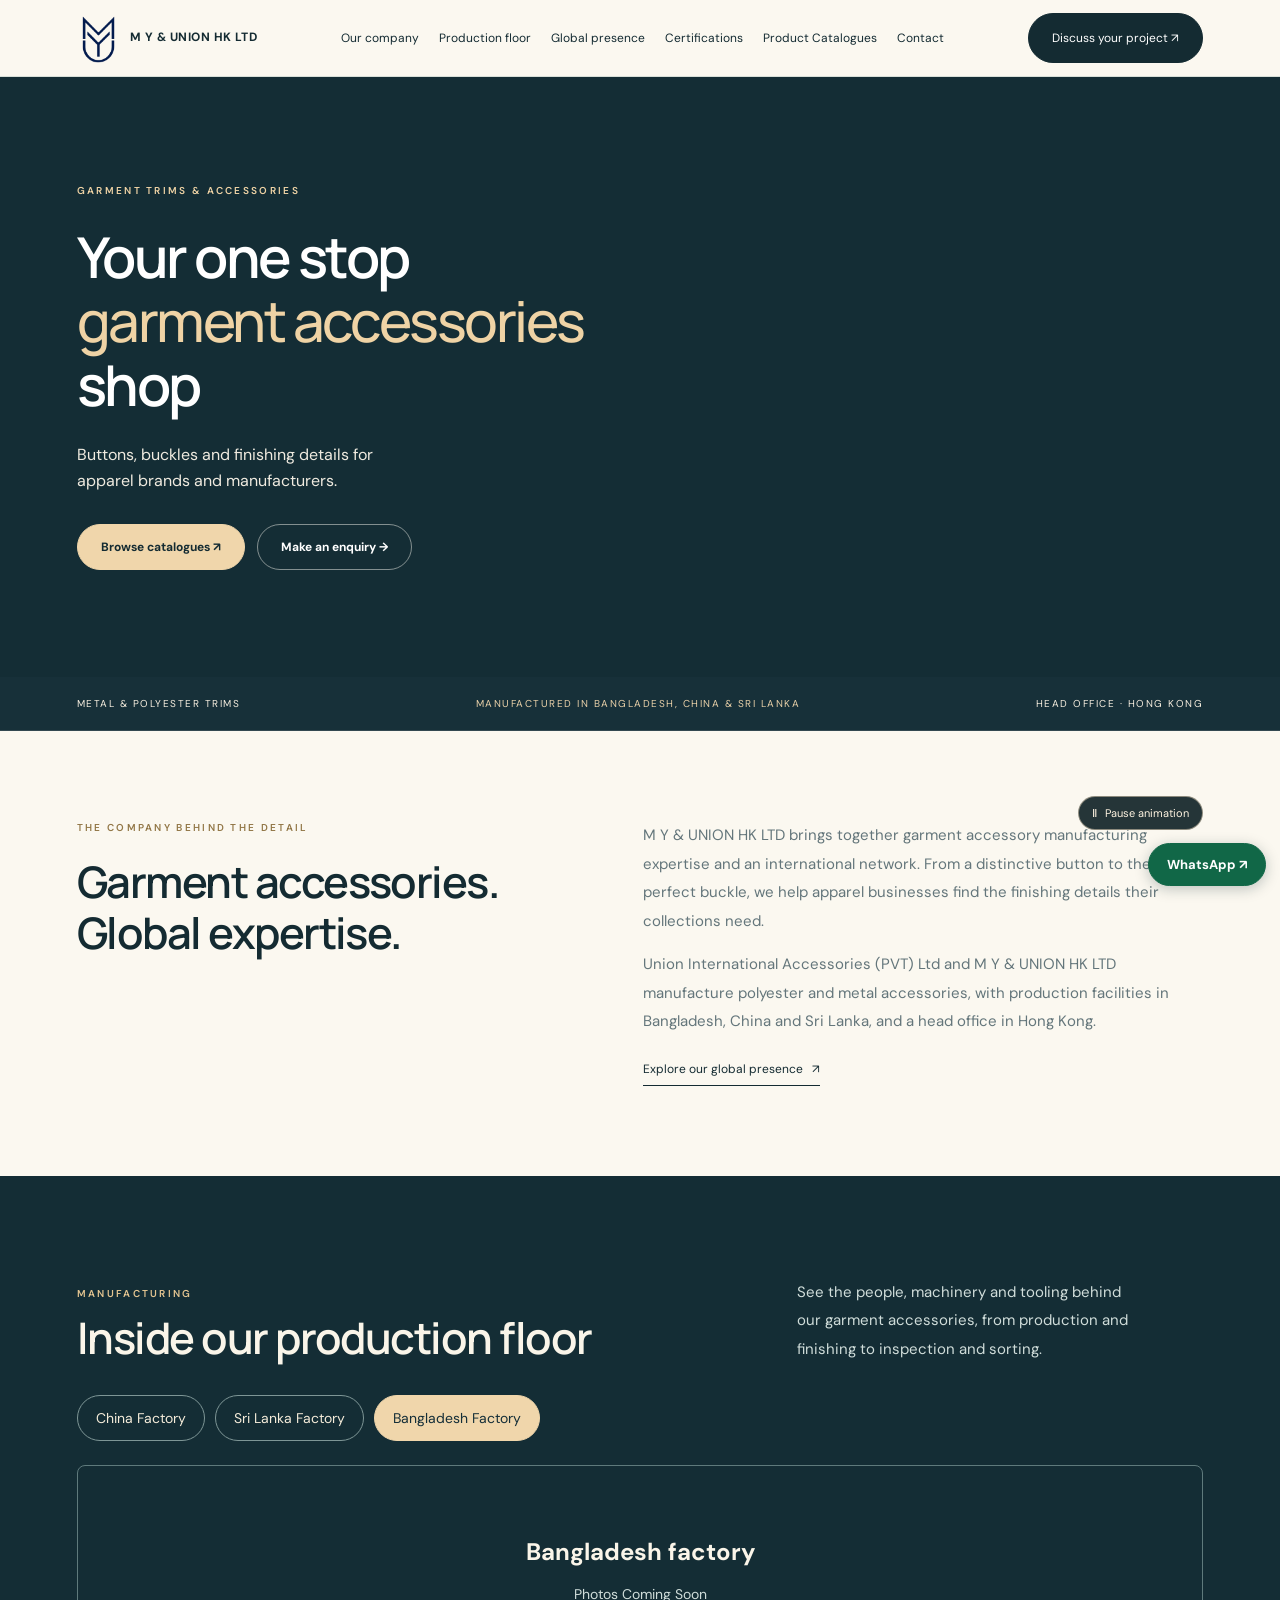
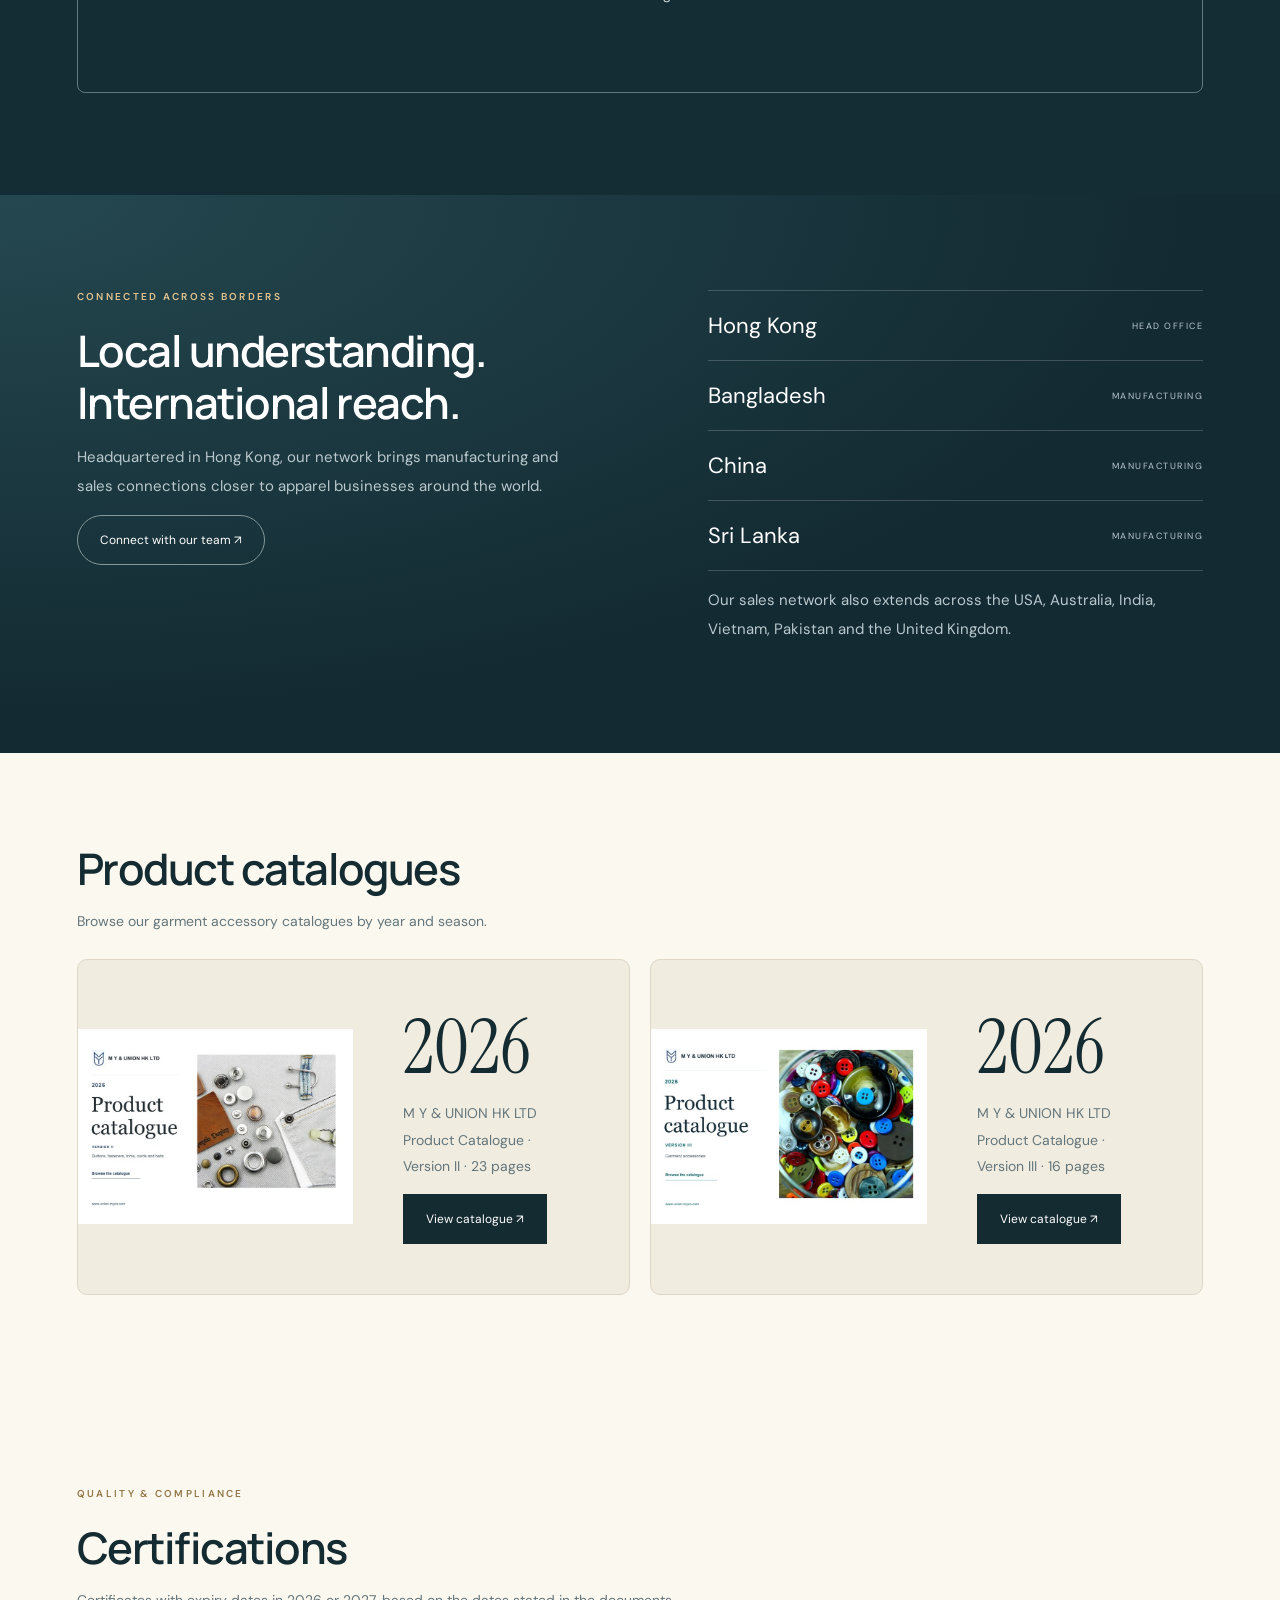
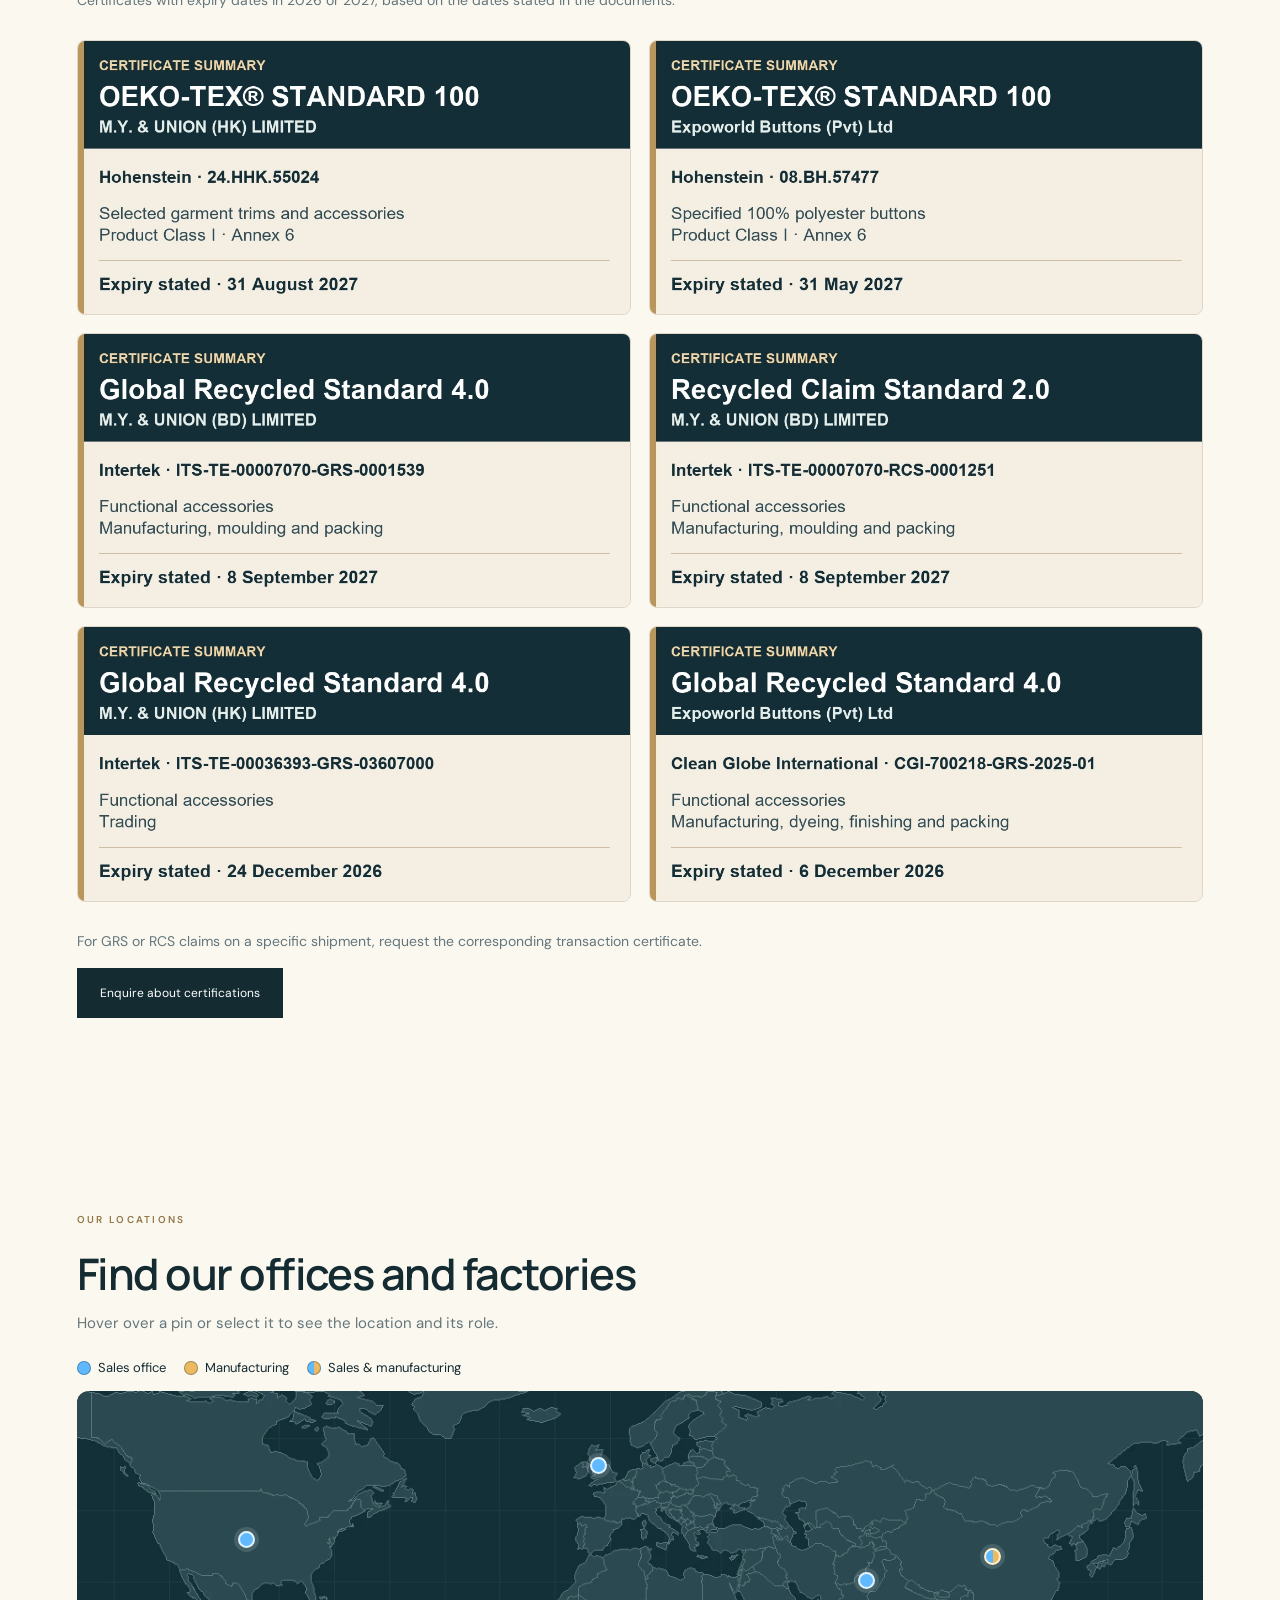
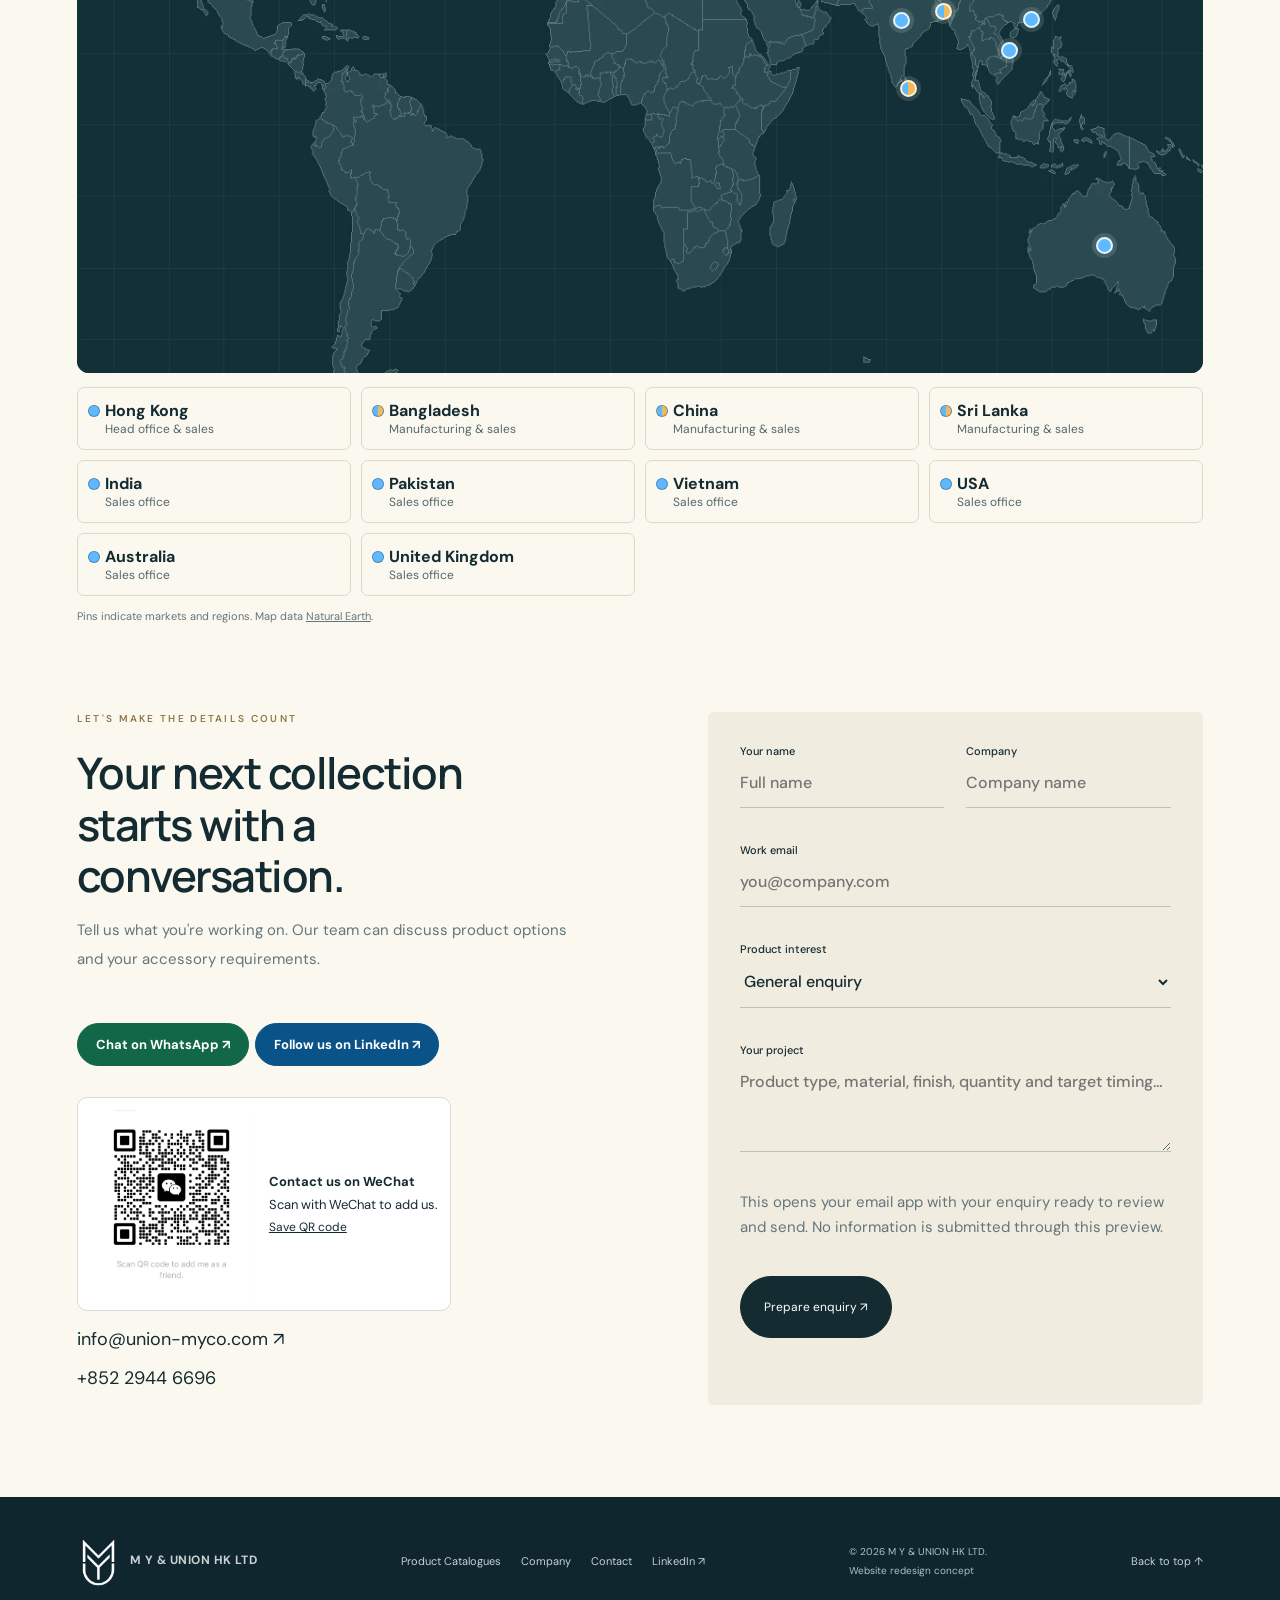
==== commit f94d1377: "Add files via upload" ====
--- a/index.html
+++ b/index.html
@@ -1,4 +1,4 @@
-<!doctype html><html lang="en"><head><meta charset="utf-8"><meta name="viewport" content="width=device-width,initial-scale=1"><title>M Y &amp; UNION HK LTD | Garment Accessories</title><meta name="description" content="M Y & UNION HK LTD manufactures and supplies metal and polyester garment accessories. Explore product catalogues, factory photos, certifications and global sales offices."><meta name="theme-color" content="#142e38"><meta property="og:type" content="website"><meta property="og:title" content="M Y &amp; UNION HK LTD | Garment Accessories"><meta property="og:description" content="M Y & UNION HK LTD manufactures and supplies metal and polyester garment accessories. Explore product catalogues, factory photos, certifications and global sales offices."><meta name="twitter:card" content="summary"><link rel="icon" href="assets/union-monogram-clear.png"><link rel="preconnect" href="https://fonts.googleapis.com"><link rel="preconnect" href="https://fonts.gstatic.com" crossorigin><link rel="stylesheet" href="base.css"><link rel="stylesheet" href="editorial.css"><script type="application/ld+json">{"@context": "https://schema.org", "@type": "Organization", "name": "M Y & UNION HK LTD", "description": "M Y & UNION HK LTD manufactures and supplies metal and polyester garment accessories. Explore product catalogues, factory photos, certifications and global sales offices.", "email": "info@union-myco.com", "telephone": "+85229446696", "sameAs": ["https://www.linkedin.com/company/m-y-union/"]}</script></head><body id="top"><a class="skip-link" href="#main-content">Skip to content</a><div class="top">GARMENT ACCESSORIES · GLOBAL CONNECTIONS · CONSIDERED DETAILS</div><header><div class="wrap nav"><a class="brand brand-lockup" href="#top" aria-label="M Y &amp; UNION HK LTD home"><span class="brand-emblem"><img decoding="async" src="assets/union-monogram-clear.png" width="1118" height="1392" alt=""></span><span class="brand-name">M Y &amp; UNION HK LTD</span></a><nav id="nav" aria-label="Main navigation"><a href="#about">Our company</a><a href="#production">Production floor</a><a href="#global">Global presence</a><a href="#certifications">Certifications</a><a href="#catalogues">Product Catalogues</a><a href="#contact">Contact</a></nav><a class="btn" href="#contact">Discuss your project ↗</a><button class="menu" aria-controls="nav" aria-label="Open navigation" aria-expanded="false">☰</button></div></header><main id="main-content"><section class="hero"><svg aria-hidden="true" width="0" height="0" style="position:absolute"><defs><filter id="trim-clean-edge" color-interpolation-filters="sRGB"><feComponentTransfer><feFuncA type="linear" slope="8" intercept="-4.8"/></feComponentTransfer></filter></defs></svg><div id="trim-motion" class="trim-stage" aria-hidden="true"><img decoding="async" src="assets/hero-cutout-1.png" alt="" width="256" height="256" style="--lane:0;--delay:-0s"><img decoding="async" src="assets/hero-matte-black.png" alt="" width="256" height="256" style="--lane:0;--delay:-3s"><img decoding="async" src="assets/hero-variety-2.png" alt="" width="256" height="256" style="--lane:0;--delay:-6s"><img decoding="async" src="assets/hero-antique-brass.png" alt="" width="256" height="256" style="--lane:0;--delay:-9s"><img decoding="async" src="assets/hero-variety-5.png" alt="" width="256" height="256" style="--lane:0;--delay:-12s"><img decoding="async" src="assets/hero-variety-1.png" alt="" width="256" height="256" style="--lane:1;--delay:-1.1s"><img decoding="async" src="assets/hero-gold.png" alt="" width="256" height="256" style="--lane:1;--delay:-4.1s"><img decoding="async" src="assets/hero-cutout-2.png" alt="" width="256" height="256" style="--lane:1;--delay:-7.1s"><img decoding="async" src="assets/hero-antique-nickel.png" alt="" width="256" height="256" style="--lane:1;--delay:-10.1s"><img decoding="async" src="assets/hero-cutout-4.png" alt="" width="256" height="256" style="--lane:1;--delay:-13.1s"><img decoding="async" src="assets/hero-cutout-3.png" alt="" width="256" height="256" style="--lane:2;--delay:-2.2s"><img decoding="async" src="assets/hero-silver.png" alt="" width="256" height="256" style="--lane:2;--delay:-5.2s"><img decoding="async" src="assets/hero-variety-4.png" alt="" width="256" height="256" style="--lane:2;--delay:-8.2s"><img decoding="async" src="assets/hero-silver-buckle.png" alt="" width="256" height="256" style="--lane:2;--delay:-11.2s"><img decoding="async" src="assets/hero-variety-6.png" alt="" width="256" height="256" style="--lane:2;--delay:-14.2s"></div><div class="wrap"><div class="hero-grid"><div><div class="eyebrow">Garment trims & accessories</div><h1>Your one stop<br><em>garment accessories</em><br>shop</h1><p>Buttons, buckles and finishing details for apparel brands and manufacturers.</p><div class="actions"><a class="btn light" href="#catalogues">Browse catalogues ↗</a><a class="btn outline" href="#contact">Make an enquiry →</a></div></div><div class="art"><img decoding="async" width="500" height="500" src="assets/buk.jpg" alt="Metal buckles from the M Y & UNION HK LTD collection"><div class="caption">THE FINISHING TOUCH, RECONSIDERED.</div></div></div><div class="hero-bottom"><span>POLYESTER & METAL ACCESSORIES</span><span>HONG KONG · BANGLADESH · CHINA · SRI LANKA</span><a href="#about">DISCOVER MORE ↓</a></div></div><button type="button" class="motion-toggle" id="motion-toggle" aria-controls="trim-motion" hidden><span aria-hidden="true">▶</span><span>Play video</span></button></section><div class="strap"><div class="wrap"><span>Metal & polyester trims</span><span>Manufactured in Bangladesh, China & Sri Lanka</span><span>Head office · Hong Kong</span></div></div><section class="wrap intro" id="about"><div><div class="eyebrow">The company behind the detail</div><h2>Garment accessories.<br>Global expertise.</h2></div><div><p>M Y & UNION HK LTD brings together garment accessory manufacturing expertise and an international network. From a distinctive button to the perfect buckle, we help apparel businesses find the finishing details their collections need.</p><p>Union International Accessories (PVT) Ltd and M Y & UNION HK LTD manufacture polyester and metal accessories, with production facilities in Bangladesh, China and Sri Lanka, and a head office in Hong Kong.</p><a class="link" href="#global">Explore our global presence &nbsp; ↗</a></div></section>
+<!doctype html><html lang="en"><head><meta charset="utf-8"><meta name="viewport" content="width=device-width,initial-scale=1"><title>M Y &amp; UNION HK LTD | Garment Accessories</title><meta name="description" content="M Y & UNION HK LTD manufactures and supplies metal and polyester garment accessories. Explore product catalogues, factory photos, certifications and global sales offices."><meta name="theme-color" content="#142e38"><meta property="og:type" content="website"><meta property="og:title" content="M Y &amp; UNION HK LTD | Garment Accessories"><meta property="og:description" content="M Y & UNION HK LTD manufactures and supplies metal and polyester garment accessories. Explore product catalogues, factory photos, certifications and global sales offices."><meta name="twitter:card" content="summary"><link rel="icon" href="assets/union-monogram-clear.png"><link rel="preconnect" href="https://fonts.googleapis.com"><link rel="preconnect" href="https://fonts.gstatic.com" crossorigin><link rel="stylesheet" href="base.css"><link rel="stylesheet" href="editorial.css"><script type="application/ld+json">{"@context": "https://schema.org", "@type": "Organization", "name": "M Y & UNION HK LTD", "description": "M Y & UNION HK LTD manufactures and supplies metal and polyester garment accessories. Explore product catalogues, factory photos, certifications and global sales offices.", "email": "info@union-myco.com", "telephone": "+85229446696", "sameAs": ["https://www.linkedin.com/company/m-y-union/"]}</script></head><body id="top"><a class="skip-link" href="#main-content">Skip to content</a><div class="top">GARMENT ACCESSORIES · GLOBAL CONNECTIONS · CONSIDERED DETAILS</div><header><div class="wrap nav"><a class="brand brand-lockup" href="#top" aria-label="M Y &amp; UNION HK LTD home"><span class="brand-emblem"><img decoding="async" src="assets/union-monogram-clear.png" width="1118" height="1392" alt=""></span><span class="brand-text"><span class="brand-name">M Y &amp; UNION HK LTD</span></span></a><nav id="nav" aria-label="Main navigation"><a href="#about">Our company</a><a href="#production">Production floor</a><a href="#global">Global presence</a><a href="#certifications">Certifications</a><a href="#catalogues">Product Catalogues</a><a href="#contact">Contact</a></nav><a class="btn" href="#contact">Discuss your project ↗</a><button class="menu" aria-controls="nav" aria-label="Open navigation" aria-expanded="false">☰</button></div></header><main id="main-content"><section class="hero"><svg aria-hidden="true" width="0" height="0" style="position:absolute"><defs><filter id="trim-clean-edge" color-interpolation-filters="sRGB"><feComponentTransfer><feFuncA type="linear" slope="8" intercept="-4.8"/></feComponentTransfer></filter></defs></svg><div class="wrap"><div class="hero-grid"><div><div class="eyebrow">Garment trims & accessories</div><h1>Your one stop<br><em>garment accessories</em><br>shop</h1><p>Buttons, buckles and finishing details for apparel brands and manufacturers.</p><div class="actions"><a class="btn light" href="#catalogues">Browse catalogues ↗</a><a class="btn outline" href="#contact">Make an enquiry →</a></div></div><div id="trim-motion" class="trim-stage" aria-hidden="true"><img decoding="async" src="assets/hero-cutout-1.png" alt="" width="256" height="256" style="--lane:0;--delay:-0s"><img decoding="async" src="assets/hero-matte-black.png" alt="" width="256" height="256" style="--lane:0;--delay:-3s"><img decoding="async" src="assets/hero-variety-2.png" alt="" width="256" height="256" style="--lane:0;--delay:-6s"><img decoding="async" src="assets/hero-antique-brass.png" alt="" width="256" height="256" style="--lane:0;--delay:-9s"><img decoding="async" src="assets/hero-variety-5.png" alt="" width="256" height="256" style="--lane:0;--delay:-12s"><img decoding="async" src="assets/hero-variety-1.png" alt="" width="256" height="256" style="--lane:1;--delay:-1.1s"><img decoding="async" src="assets/hero-gold.png" alt="" width="256" height="256" style="--lane:1;--delay:-4.1s"><img decoding="async" src="assets/hero-cutout-2.png" alt="" width="256" height="256" style="--lane:1;--delay:-7.1s"><img decoding="async" src="assets/hero-antique-nickel.png" alt="" width="256" height="256" style="--lane:1;--delay:-10.1s"><img decoding="async" src="assets/hero-cutout-4.png" alt="" width="256" height="256" style="--lane:1;--delay:-13.1s"><img decoding="async" src="assets/hero-cutout-3.png" alt="" width="256" height="256" style="--lane:2;--delay:-2.2s"><img decoding="async" src="assets/hero-silver.png" alt="" width="256" height="256" style="--lane:2;--delay:-5.2s"><img decoding="async" src="assets/hero-variety-4.png" alt="" width="256" height="256" style="--lane:2;--delay:-8.2s"><img decoding="async" src="assets/hero-silver-buckle.png" alt="" width="256" height="256" style="--lane:2;--delay:-11.2s"><img decoding="async" src="assets/hero-variety-6.png" alt="" width="256" height="256" style="--lane:2;--delay:-14.2s"></div><div class="art"><img decoding="async" width="500" height="500" src="assets/buk.jpg" alt="Metal buckles from the M Y & UNION HK LTD collection"><div class="caption">THE FINISHING TOUCH, RECONSIDERED.</div></div></div><div class="hero-bottom"><span>POLYESTER & METAL ACCESSORIES</span><span>HONG KONG · BANGLADESH · CHINA · SRI LANKA</span><a href="#about">DISCOVER MORE ↓</a></div></div><button type="button" class="motion-toggle" id="motion-toggle" aria-controls="trim-motion" hidden><span aria-hidden="true">▶</span><span>Play video</span></button></section><div class="strap"><div class="wrap"><span>Metal & polyester trims</span><span>Manufactured in Bangladesh, China & Sri Lanka</span><span>Head office · Hong Kong</span></div></div><section class="wrap intro" id="about"><div><div class="eyebrow">The company behind the detail</div><h2>Garment accessories.<br>Global expertise.</h2></div><div><p>M Y & UNION HK LTD brings together garment accessory manufacturing expertise and an international network. From a distinctive button to the perfect buckle, we help apparel businesses find the finishing details their collections need.</p><p>Union International Accessories (PVT) Ltd and M Y & UNION HK LTD manufacture polyester and metal accessories, with production facilities in Bangladesh, China and Sri Lanka, and a head office in Hong Kong.</p><a class="link" href="#global">Explore our global presence &nbsp; ↗</a></div></section>
 <section class="production" id="production" aria-labelledby="production-title">
   <div class="wrap">
     <div class="floor-heading">
@@ -67,7 +67,7 @@
   <ul class="map-locations" aria-label="Office and manufacturing locations"><li id="location-0" class="marker-sales"><strong>Hong Kong</strong><span>Head office & sales</span></li><li id="location-1" class="marker-both"><strong>Bangladesh</strong><span>Manufacturing & sales</span></li><li id="location-2" class="marker-both"><strong>China</strong><span>Manufacturing & sales</span></li><li id="location-3" class="marker-both"><strong>Sri Lanka</strong><span>Manufacturing & sales</span></li><li id="location-4" class="marker-sales"><strong>India</strong><span>Sales office</span></li><li id="location-5" class="marker-sales"><strong>Pakistan</strong><span>Sales office</span></li><li id="location-6" class="marker-sales"><strong>Vietnam</strong><span>Sales office</span></li><li id="location-8" class="marker-sales"><strong>USA</strong><span>Sales office</span></li><li id="location-10" class="marker-sales"><strong>Australia</strong><span>Sales office</span></li><li id="location-uk" class="marker-sales"><strong>United Kingdom</strong><span>Sales office</span></li></ul>
   <p class="map-note">Pins indicate markets and regions. Map data <a href="https://www.naturalearthdata.com/">Natural Earth</a>.</p>
 </div>
-<div class="two"><div><div class="eyebrow">Let's make the details count</div><h2>Your next collection<br>starts with a<br>conversation.</h2><p>Tell us what you're working on. Our team can discuss product options and your accessory requirements.</p><div class="contact-links"><a class="whatsapp" href="https://wa.me/61416985937" target="_blank" rel="noopener noreferrer">Chat on WhatsApp ↗</a><a class="whatsapp linkedin-contact" href="https://www.linkedin.com/company/m-y-union/" target="_blank" rel="noopener noreferrer">Follow us on LinkedIn ↗</a><figure class="wechat-contact"><img decoding="async" src="assets/wechat-qr.jpg" width="859" height="979" alt="WeChat contact QR code" loading="lazy"><figcaption><strong>Contact us on WeChat</strong><span>Scan with WeChat to add us.</span><a href="assets/wechat-qr.jpg" download>Save QR code</a></figcaption></figure><a href="mailto:info@union-myco.com">info@union-myco.com ↗</a><a href="tel:+85229446696">+852 2944 6696</a></div></div><form class="form" id="enquiry"><label>Your name<input name="name" autocomplete="name" required placeholder="Full name"></label><label>Company<input name="company" autocomplete="organization" required placeholder="Company name"></label><label class="full">Work email<input name="email" type="email" autocomplete="email" required placeholder="you@company.com"></label><label class="full">Product interest<select name="interest" id="interest"><option>General enquiry</option><option>Badges & tabs</option><option>Buckles</option><option>Charms</option><option>Plastic & polyester buttons</option><option>D-rings</option><option>Jeans buttons</option><option>Metal buttons</option><option>Stoppers</option><option>Rivets</option><option>Snaps</option><option>O-rings</option><option>Tapes</option></select></label><label class="full">Your project<textarea name="message" required placeholder="Product type, material, finish, quantity and target timing…"></textarea></label><p class="note full">This opens your email app with your enquiry ready to review and send. No information is submitted through this preview.</p><button class="btn full" type="submit">Prepare enquiry ↗</button><p class="note full" id="status" role="status"></p></form></div></section></main><footer class="footer"><div class="wrap foot"><a class="brand brand-lockup" href="#top" aria-label="M Y &amp; UNION HK LTD home"><span class="brand-emblem"><img decoding="async" src="assets/union-monogram-clear.png" width="1118" height="1392" alt=""></span><span class="brand-name">M Y &amp; UNION HK LTD</span></a><div class="footlinks"><a href="#catalogues">Product Catalogues</a><a href="#about">Company</a><a href="#contact">Contact</a><a href="https://www.linkedin.com/company/m-y-union/" target="_blank" rel="noopener">LinkedIn ↗</a></div><p>© 2026 M Y & UNION HK LTD.<br>Website redesign concept</p><a href="#top" style="font-size:11px">Back to top ↑</a></div></footer><script>
+<div class="two"><div><div class="eyebrow">Let's make the details count</div><h2>Your next collection<br>starts with a<br>conversation.</h2><p>Tell us what you're working on. Our team can discuss product options and your accessory requirements.</p><div class="contact-links"><a class="whatsapp" href="https://wa.me/61416985937" target="_blank" rel="noopener noreferrer">Chat on WhatsApp ↗</a><a class="whatsapp linkedin-contact" href="https://www.linkedin.com/company/m-y-union/" target="_blank" rel="noopener noreferrer">Follow us on LinkedIn ↗</a><figure class="wechat-contact"><img decoding="async" src="assets/wechat-qr.jpg" width="859" height="979" alt="WeChat contact QR code" loading="lazy"><figcaption><strong>Contact us on WeChat</strong><span>Scan with WeChat to add us.</span><a href="assets/wechat-qr.jpg" download>Save QR code</a></figcaption></figure><a href="mailto:info@union-myco.com">info@union-myco.com ↗</a><a href="tel:+85229446696">+852 2944 6696</a></div></div><form class="form" id="enquiry"><label>Your name<input name="name" autocomplete="name" required placeholder="Full name"></label><label>Company<input name="company" autocomplete="organization" required placeholder="Company name"></label><label class="full">Work email<input name="email" type="email" autocomplete="email" required placeholder="you@company.com"></label><label class="full">Product interest<select name="interest" id="interest"><option>General enquiry</option><option>Badges & tabs</option><option>Buckles</option><option>Charms</option><option>Plastic & polyester buttons</option><option>D-rings</option><option>Jeans buttons</option><option>Metal buttons</option><option>Stoppers</option><option>Rivets</option><option>Snaps</option><option>O-rings</option><option>Tapes</option></select></label><label class="full">Your project<textarea name="message" required placeholder="Product type, material, finish, quantity and target timing…"></textarea></label><p class="note full">This opens your email app with your enquiry ready to review and send. No information is submitted through this preview.</p><button class="btn full" type="submit">Prepare enquiry ↗</button><p class="note full" id="status" role="status"></p></form></div></section></main><footer class="footer"><div class="wrap foot"><a class="brand brand-lockup" href="#top" aria-label="M Y &amp; UNION HK LTD home"><span class="brand-emblem"><img decoding="async" src="assets/union-monogram-clear.png" width="1118" height="1392" alt=""></span><span class="brand-text"><span class="brand-name">M Y &amp; UNION HK LTD</span></span></a><div class="footlinks"><a href="#catalogues">Product Catalogues</a><a href="#about">Company</a><a href="#contact">Contact</a><a href="https://www.linkedin.com/company/m-y-union/" target="_blank" rel="noopener">LinkedIn ↗</a></div><p>© 2026 M Y & UNION HK LTD.<br>Website redesign concept</p><a href="#top" style="font-size:11px">Back to top ↑</a></div></footer><script>
 document.querySelector('#enquiry').onsubmit=e=>{e.preventDefault();let f=new FormData(e.target);let body=`Name: ${f.get('name')}\nCompany: ${f.get('company')}\nEmail: ${f.get('email')}\nInterest: ${f.get('interest')}\n\n${f.get('message')}`;location.href='mailto:info@union-myco.com?subject='+encodeURIComponent('Product enquiry — '+f.get('company'))+'&body='+encodeURIComponent(body);document.querySelector('#status').textContent='Your email draft is ready. If your email app does not open, contact info@union-myco.com directly.'};
 </script><script src="hero-motion.js"></script><script src="production.js"></script><a class="whatsapp whatsapp-shortcut" aria-label="Chat with M Y &amp; UNION HK LTD on WhatsApp" href="https://wa.me/61416985937" target="_blank" rel="noopener noreferrer">WhatsApp ↗</a><script src="navigation.js" defer></script></body></html>
 
--- a/editorial.css
+++ b/editorial.css
@@ -327,3 +327,18 @@
 
 #factory-sri-lanka .floor-featured .floor-photo:first-child a { min-height:0; flex:none; }
 #factory-sri-lanka .floor-more summary { font-size:0.875rem; padding:12px 18px; }
+
+.leadership-home-link{display:flex;width:fit-content;margin-top:24px;border-radius:100px;font-size:1rem;min-height:48px;padding:14px 22px;}
+
+/* Company logo and tagline */
+.brand-text{display:flex;flex-direction:column;gap:5px;min-width:0}.brand-lockup .brand-name{font-family:Manrope,sans-serif;font-size:11px;font-weight:700;letter-spacing:.055em}.brand-tagline{display:block;font-family:Manrope,sans-serif;font-size:10px;font-weight:500;line-height:1.35;letter-spacing:0;color:inherit;white-space:normal;max-width:225px}.nav .brand-lockup{max-width:300px}.nav{gap:16px}.nav #nav{gap:20px}.footer .brand-tagline{color:#d8e3e5}@media(max-width:1200px) and (min-width:1001px){.nav>.btn{display:none}}@media(max-width:600px){.brand-tagline{font-size:9px;max-width:190px}.brand-lockup .brand-name{font-size:10px}.brand-text{gap:4px}}
+.hero h1{font-family:'Manrope',sans-serif;font-size:clamp(42px,5.2vw,72px);font-weight:600;line-height:1.13;letter-spacing:-.045em;max-width:780px}
+.hero h1 em{font-family:inherit;font-style:normal;font-weight:500}
+h2{font-family:'Manrope',sans-serif;font-size:clamp(30px,3.4vw,48px);font-weight:600;line-height:1.18;letter-spacing:-.035em}
+.brand-lockup .brand-name{font-family:'DM Sans',sans-serif;font-weight:700;font-size:12px;line-height:1.15;letter-spacing:.035em}
+.brand-tagline{font-family:'DM Sans',sans-serif;font-weight:500;font-size:10px;line-height:1.25;letter-spacing:0;max-width:235px}
+.brand-text{gap:4px}
+@media(max-width:600px){.hero h1{font-size:clamp(36px,8.2vw,49px);line-height:1.14;letter-spacing:-.04em}.brand-lockup .brand-name{font-size:10px}.brand-tagline{font-size:9px;max-width:190px}h2{font-size:32px;line-height:1.2}}
+
+/* Dedicated animation column keeps moving products clear of the headline. */
+.hero-grid{display:grid;grid-template-columns:minmax(0,1.1fr) minmax(0,.9fr);gap:5%;padding:64px 0;align-items:center;min-height:600px}.hero-grid>div:first-of-type{max-width:none;min-width:0}.hero-grid .trim-stage{position:relative;inset:auto;width:100%;height:390px;z-index:0;min-width:0;isolation:isolate}.hero h1{font-size:clamp(38px,4.4vw,62px)}@media(max-width:850px){.hero-grid{grid-template-columns:1fr;padding:48px 0 80px;gap:28px;min-height:0}.hero-grid .trim-stage{height:240px;width:100%;inset:auto}.hero-grid>div:first-of-type{max-width:650px}.hero h1{font-size:clamp(36px,6vw,50px)}.motion-toggle{bottom:20px;right:6%}}@media(max-width:600px){.hero-grid .trim-stage{height:210px}.hero h1{font-size:clamp(34px,8vw,46px)}.hero-grid{gap:16px;padding-top:40px}}
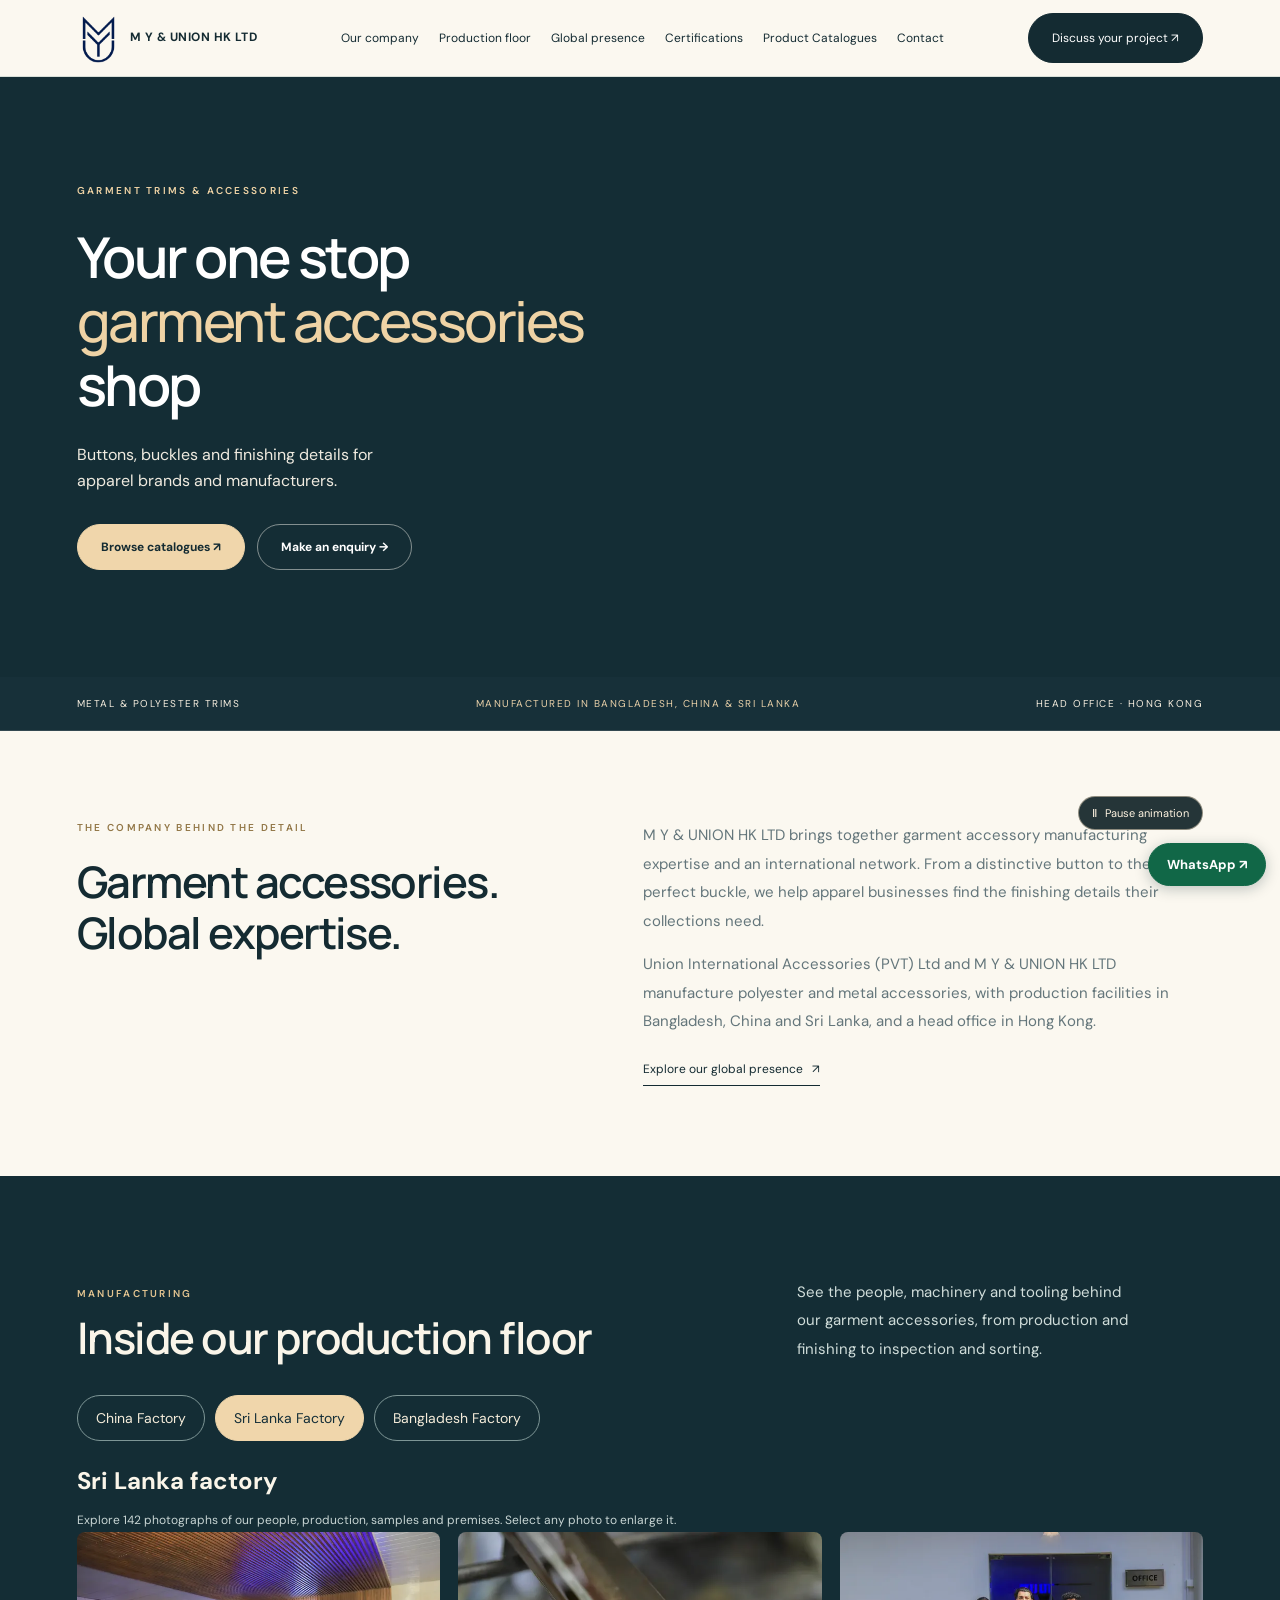
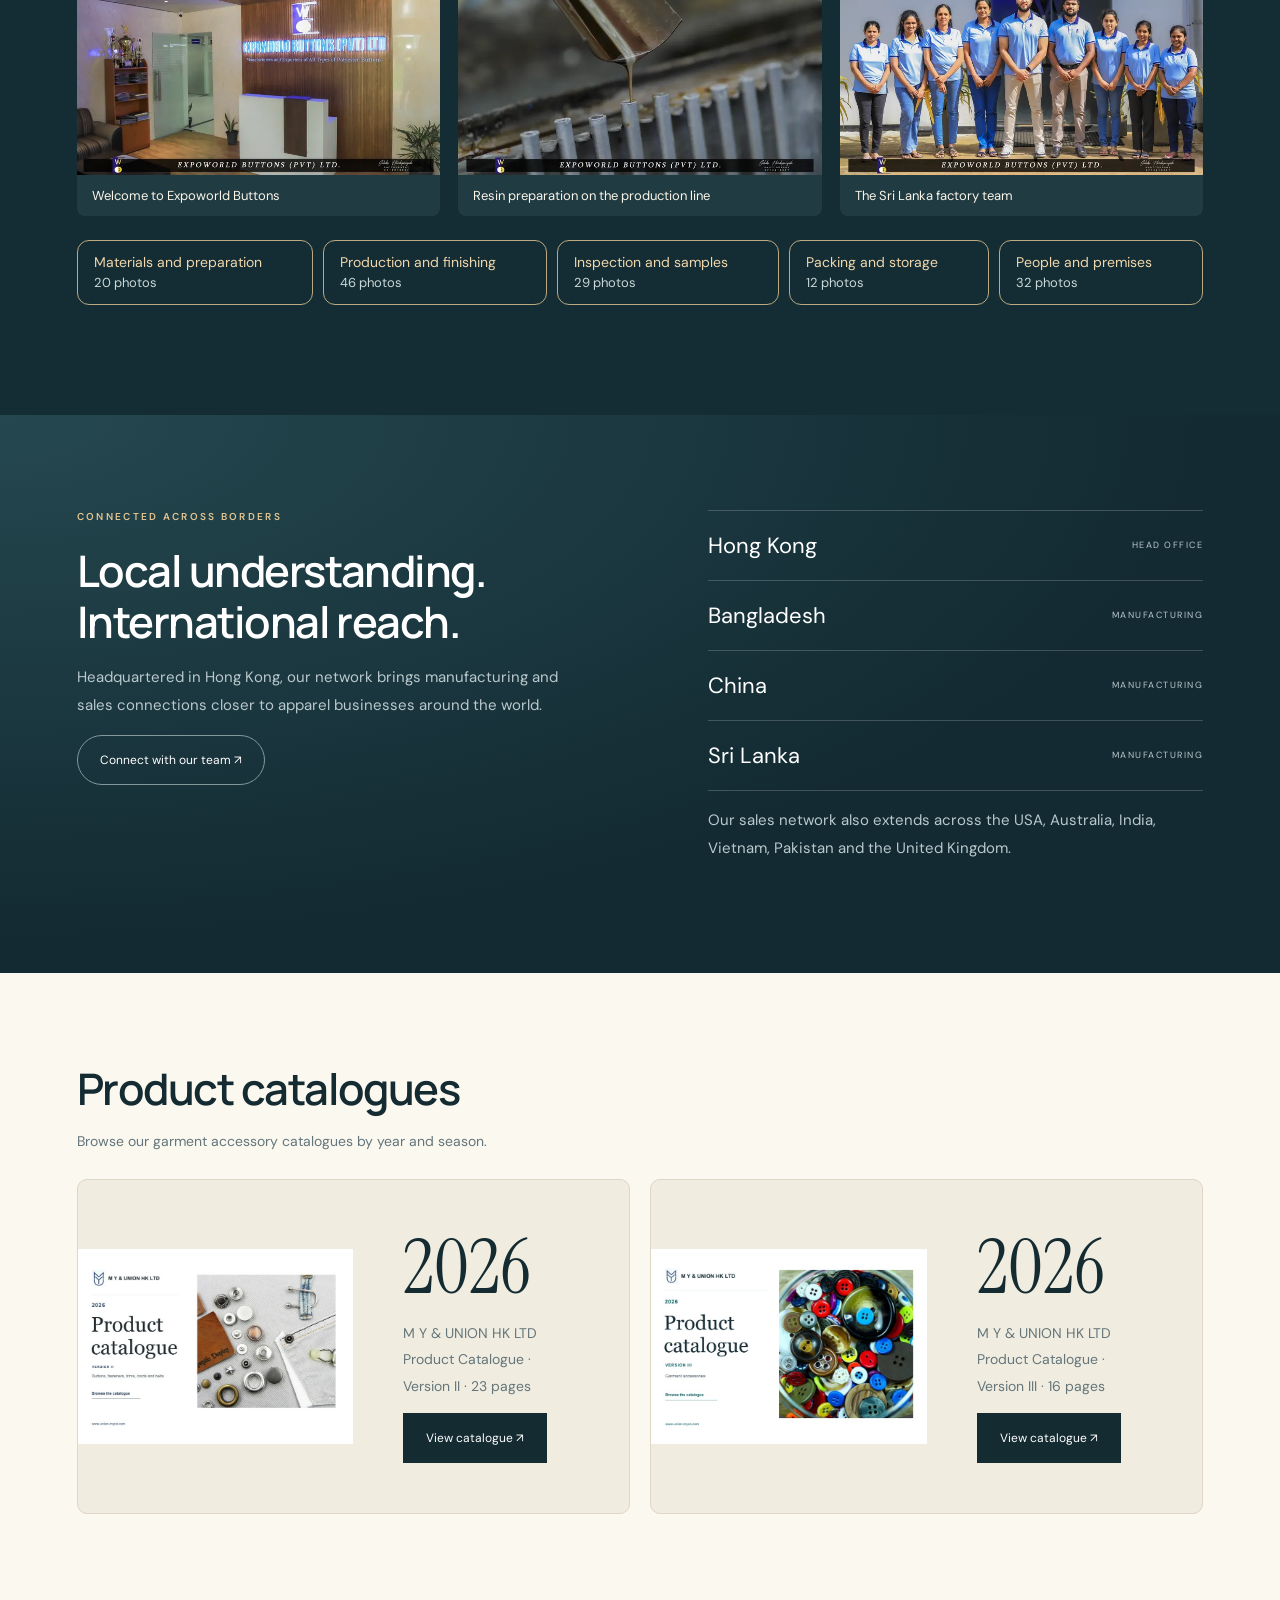
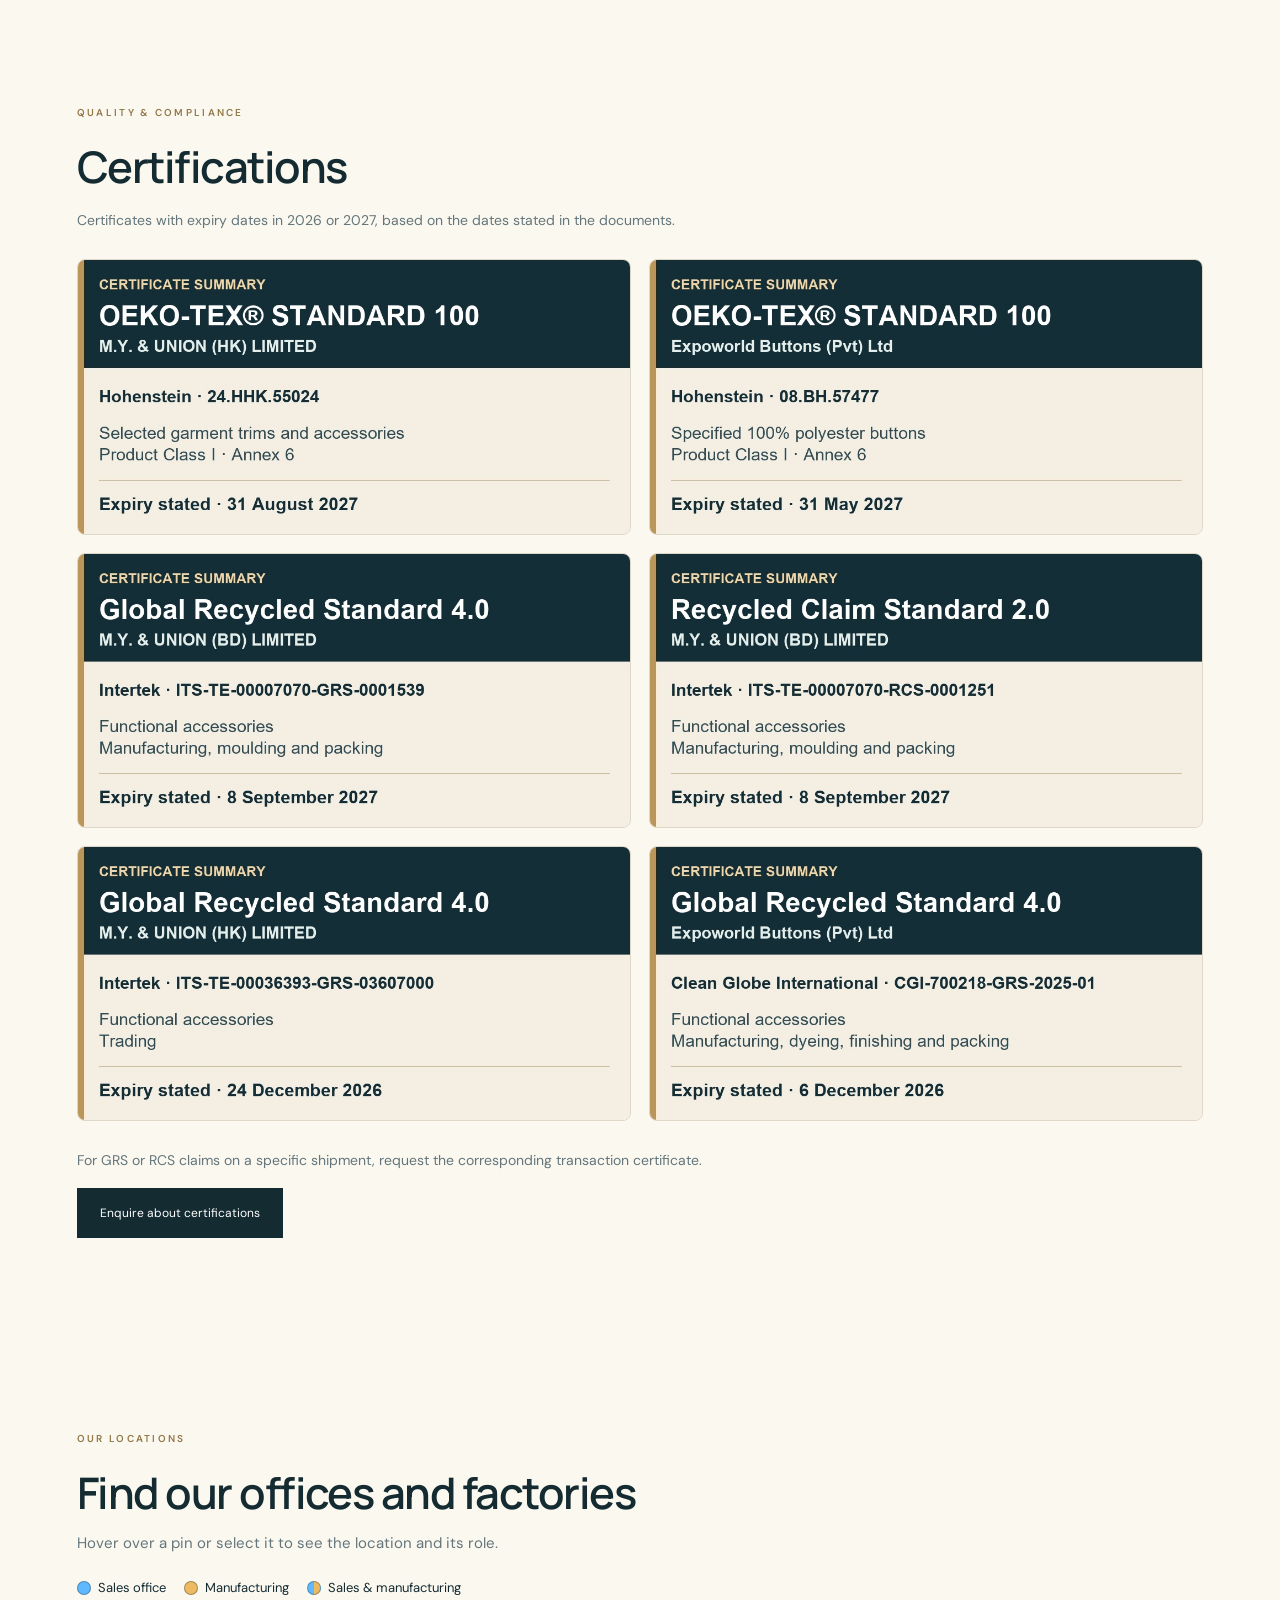
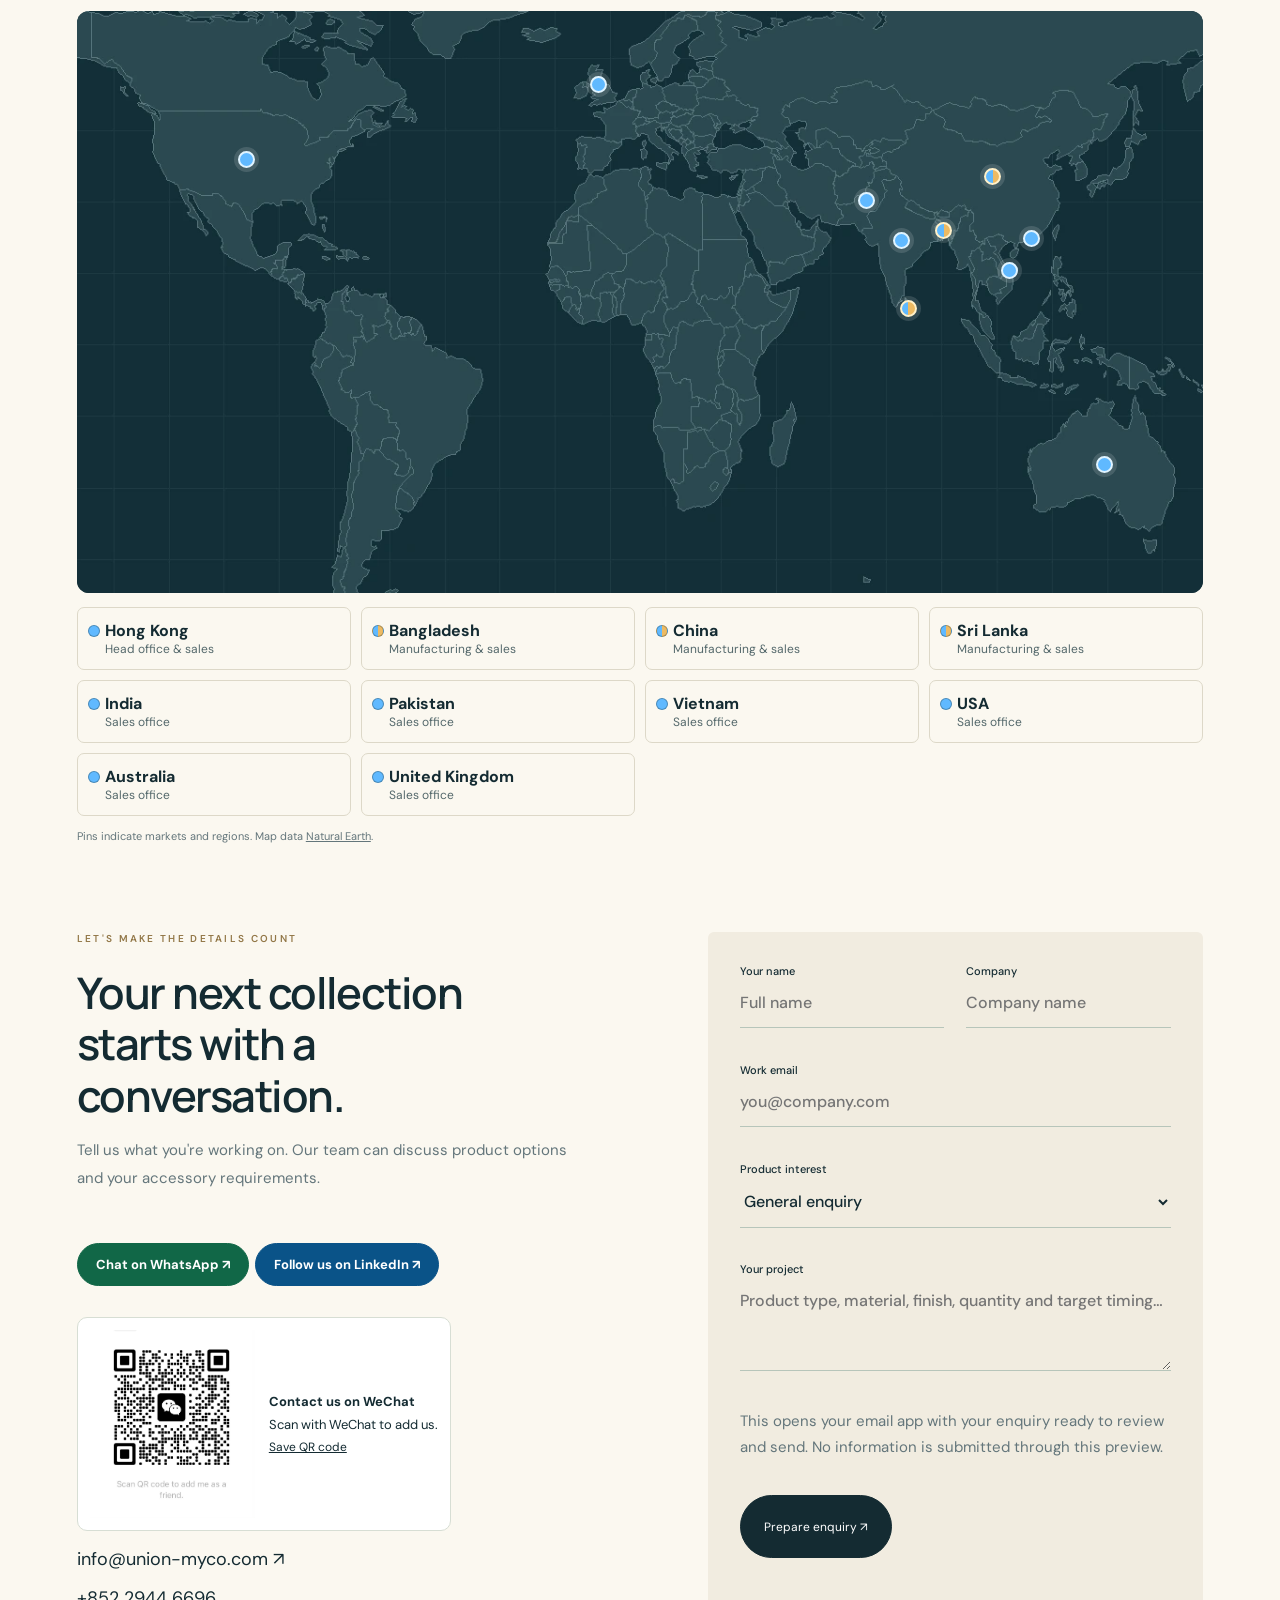
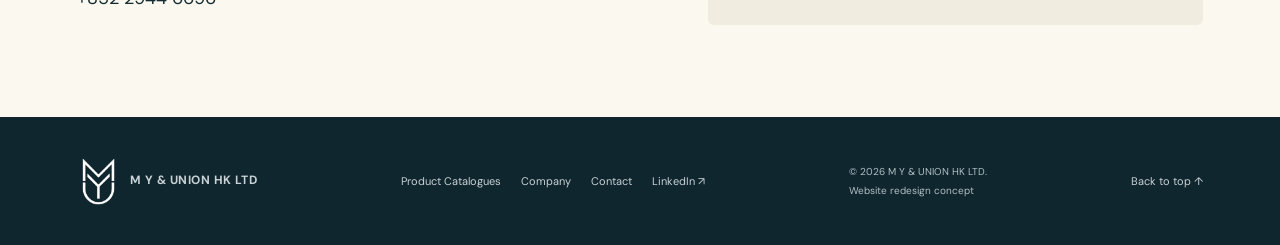
==== commit e77a2787: "Add files via upload" ====
--- a/index.html
+++ b/index.html
@@ -1,84 +1,84 @@
-<!doctype html><html lang="en"><head><meta charset="utf-8"><meta name="viewport" content="width=device-width,initial-scale=1"><title>M Y &amp; UNION HK LTD | Garment Accessories</title><meta name="description" content="M Y & UNION HK LTD manufactures and supplies metal and polyester garment accessories. Explore product catalogues, factory photos, certifications and global sales offices."><meta name="theme-color" content="#142e38"><meta property="og:type" content="website"><meta property="og:title" content="M Y &amp; UNION HK LTD | Garment Accessories"><meta property="og:description" content="M Y & UNION HK LTD manufactures and supplies metal and polyester garment accessories. Explore product catalogues, factory photos, certifications and global sales offices."><meta name="twitter:card" content="summary"><link rel="icon" href="assets/union-monogram-clear.png"><link rel="preconnect" href="https://fonts.googleapis.com"><link rel="preconnect" href="https://fonts.gstatic.com" crossorigin><link rel="stylesheet" href="base.css"><link rel="stylesheet" href="editorial.css"><script type="application/ld+json">{"@context": "https://schema.org", "@type": "Organization", "name": "M Y & UNION HK LTD", "description": "M Y & UNION HK LTD manufactures and supplies metal and polyester garment accessories. Explore product catalogues, factory photos, certifications and global sales offices.", "email": "info@union-myco.com", "telephone": "+85229446696", "sameAs": ["https://www.linkedin.com/company/m-y-union/"]}</script></head><body id="top"><a class="skip-link" href="#main-content">Skip to content</a><div class="top">GARMENT ACCESSORIES · GLOBAL CONNECTIONS · CONSIDERED DETAILS</div><header><div class="wrap nav"><a class="brand brand-lockup" href="#top" aria-label="M Y &amp; UNION HK LTD home"><span class="brand-emblem"><img decoding="async" src="assets/union-monogram-clear.png" width="1118" height="1392" alt=""></span><span class="brand-text"><span class="brand-name">M Y &amp; UNION HK LTD</span></span></a><nav id="nav" aria-label="Main navigation"><a href="#about">Our company</a><a href="#production">Production floor</a><a href="#global">Global presence</a><a href="#certifications">Certifications</a><a href="#catalogues">Product Catalogues</a><a href="#contact">Contact</a></nav><a class="btn" href="#contact">Discuss your project ↗</a><button class="menu" aria-controls="nav" aria-label="Open navigation" aria-expanded="false">☰</button></div></header><main id="main-content"><section class="hero"><svg aria-hidden="true" width="0" height="0" style="position:absolute"><defs><filter id="trim-clean-edge" color-interpolation-filters="sRGB"><feComponentTransfer><feFuncA type="linear" slope="8" intercept="-4.8"/></feComponentTransfer></filter></defs></svg><div class="wrap"><div class="hero-grid"><div><div class="eyebrow">Garment trims & accessories</div><h1>Your one stop<br><em>garment accessories</em><br>shop</h1><p>Buttons, buckles and finishing details for apparel brands and manufacturers.</p><div class="actions"><a class="btn light" href="#catalogues">Browse catalogues ↗</a><a class="btn outline" href="#contact">Make an enquiry →</a></div></div><div id="trim-motion" class="trim-stage" aria-hidden="true"><img decoding="async" src="assets/hero-cutout-1.png" alt="" width="256" height="256" style="--lane:0;--delay:-0s"><img decoding="async" src="assets/hero-matte-black.png" alt="" width="256" height="256" style="--lane:0;--delay:-3s"><img decoding="async" src="assets/hero-variety-2.png" alt="" width="256" height="256" style="--lane:0;--delay:-6s"><img decoding="async" src="assets/hero-antique-brass.png" alt="" width="256" height="256" style="--lane:0;--delay:-9s"><img decoding="async" src="assets/hero-variety-5.png" alt="" width="256" height="256" style="--lane:0;--delay:-12s"><img decoding="async" src="assets/hero-variety-1.png" alt="" width="256" height="256" style="--lane:1;--delay:-1.1s"><img decoding="async" src="assets/hero-gold.png" alt="" width="256" height="256" style="--lane:1;--delay:-4.1s"><img decoding="async" src="assets/hero-cutout-2.png" alt="" width="256" height="256" style="--lane:1;--delay:-7.1s"><img decoding="async" src="assets/hero-antique-nickel.png" alt="" width="256" height="256" style="--lane:1;--delay:-10.1s"><img decoding="async" src="assets/hero-cutout-4.png" alt="" width="256" height="256" style="--lane:1;--delay:-13.1s"><img decoding="async" src="assets/hero-cutout-3.png" alt="" width="256" height="256" style="--lane:2;--delay:-2.2s"><img decoding="async" src="assets/hero-silver.png" alt="" width="256" height="256" style="--lane:2;--delay:-5.2s"><img decoding="async" src="assets/hero-variety-4.png" alt="" width="256" height="256" style="--lane:2;--delay:-8.2s"><img decoding="async" src="assets/hero-silver-buckle.png" alt="" width="256" height="256" style="--lane:2;--delay:-11.2s"><img decoding="async" src="assets/hero-variety-6.png" alt="" width="256" height="256" style="--lane:2;--delay:-14.2s"></div><div class="art"><img decoding="async" width="500" height="500" src="assets/buk.jpg" alt="Metal buckles from the M Y & UNION HK LTD collection"><div class="caption">THE FINISHING TOUCH, RECONSIDERED.</div></div></div><div class="hero-bottom"><span>POLYESTER & METAL ACCESSORIES</span><span>HONG KONG · BANGLADESH · CHINA · SRI LANKA</span><a href="#about">DISCOVER MORE ↓</a></div></div><button type="button" class="motion-toggle" id="motion-toggle" aria-controls="trim-motion" hidden><span aria-hidden="true">▶</span><span>Play video</span></button></section><div class="strap"><div class="wrap"><span>Metal & polyester trims</span><span>Manufactured in Bangladesh, China & Sri Lanka</span><span>Head office · Hong Kong</span></div></div><section class="wrap intro" id="about"><div><div class="eyebrow">The company behind the detail</div><h2>Garment accessories.<br>Global expertise.</h2></div><div><p>M Y & UNION HK LTD brings together garment accessory manufacturing expertise and an international network. From a distinctive button to the perfect buckle, we help apparel businesses find the finishing details their collections need.</p><p>Union International Accessories (PVT) Ltd and M Y & UNION HK LTD manufacture polyester and metal accessories, with production facilities in Bangladesh, China and Sri Lanka, and a head office in Hong Kong.</p><a class="link" href="#global">Explore our global presence &nbsp; ↗</a></div></section>
-<section class="production" id="production" aria-labelledby="production-title">
-  <div class="wrap">
-    <div class="floor-heading">
-      <div><div class="eyebrow">Manufacturing</div><h2 id="production-title">Inside our production floor</h2></div>
-      <p>See the people, machinery and tooling behind our garment accessories, from production and finishing to inspection and sorting.</p>
-    </div>
-
-    <div class="factory-tabs" role="tablist" aria-label="Factory photo locations">
-      <button type="button" role="tab" id="tab-china" aria-controls="factory-china" aria-selected="false" tabindex="-1">China Factory</button>
-      <button type="button" role="tab" id="tab-sri-lanka" aria-controls="factory-sri-lanka" aria-selected="false" tabindex="-1">Sri Lanka Factory</button>
-      <button type="button" role="tab" id="tab-bangladesh" aria-controls="factory-bangladesh" aria-selected="true">Bangladesh Factory</button>
-    </div>
-    <div class="factory-panel factory-pending" role="tabpanel" id="factory-bangladesh" aria-labelledby="tab-bangladesh" tabindex="0"><h3>Bangladesh factory</h3><p>Photos Coming Soon</p></div>
-    <div class="factory-panel" role="tabpanel" id="factory-sri-lanka" aria-labelledby="tab-sri-lanka" tabindex="0" hidden><h3>Sri Lanka factory</h3><p class="floor-photo-note">Explore 142 photographs of our people, production, samples and premises. Select any photo to enlarge it.</p><div class="floor-featured"><figure class="floor-photo"><a href="assets/production/sri-lanka-6117.webp" aria-label="Enlarge: Welcome to Expoworld Buttons"><img src="assets/production/sri-lanka-thumb-6117.webp" width="700" height="467" alt="Welcome to Expoworld Buttons at the Sri Lanka factory" loading="lazy" decoding="async"></a><figcaption>Welcome to Expoworld Buttons</figcaption></figure><figure class="floor-photo"><a href="assets/production/sri-lanka-6153.webp" aria-label="Enlarge: Resin preparation on the production line"><img src="assets/production/sri-lanka-thumb-6153.webp" width="700" height="467" alt="Resin preparation on the production line at the Sri Lanka factory" loading="lazy" decoding="async"></a><figcaption>Resin preparation on the production line</figcaption></figure><figure class="floor-photo"><a href="assets/production/sri-lanka-6479.webp" aria-label="Enlarge: The Sri Lanka factory team"><img src="assets/production/sri-lanka-thumb-6479.webp" width="700" height="467" alt="The Sri Lanka factory team at the Sri Lanka factory" loading="lazy" decoding="async"></a><figcaption>The Sri Lanka factory team</figcaption></figure></div><details class="floor-more"><summary>Materials and preparation · 20 photos</summary><div class="floor-grid"><figure class="floor-photo"><a href="assets/production/sri-lanka-6121.webp" aria-label="Enlarge: Materials and preparation"><img src="assets/production/sri-lanka-thumb-6121.webp" width="700" height="467" alt="Materials and preparation at the Sri Lanka factory" loading="lazy" decoding="async"></a><figcaption>Materials and preparation</figcaption></figure><figure class="floor-photo"><a href="assets/production/sri-lanka-6128.webp" aria-label="Enlarge: Materials and preparation"><img src="assets/production/sri-lanka-thumb-6128.webp" width="700" height="467" alt="Materials and preparation at the Sri Lanka factory" loading="lazy" decoding="async"></a><figcaption>Materials and preparation</figcaption></figure><figure class="floor-photo"><a href="assets/production/sri-lanka-6132.webp" aria-label="Enlarge: Materials and preparation"><img src="assets/production/sri-lanka-thumb-6132.webp" width="700" height="467" alt="Materials and preparation at the Sri Lanka factory" loading="lazy" decoding="async"></a><figcaption>Materials and preparation</figcaption></figure><figure class="floor-photo"><a href="assets/production/sri-lanka-6134.webp" aria-label="Enlarge: Materials and preparation"><img src="assets/production/sri-lanka-thumb-6134.webp" width="700" height="467" alt="Materials and preparation at the Sri Lanka factory" loading="lazy" decoding="async"></a><figcaption>Materials and preparation</figcaption></figure><figure class="floor-photo"><a href="assets/production/sri-lanka-6136.webp" aria-label="Enlarge: Materials and preparation"><img src="assets/production/sri-lanka-thumb-6136.webp" width="700" height="467" alt="Materials and preparation at the Sri Lanka factory" loading="lazy" decoding="async"></a><figcaption>Materials and preparation</figcaption></figure><figure class="floor-photo"><a href="assets/production/sri-lanka-6138.webp" aria-label="Enlarge: Materials and preparation"><img src="assets/production/sri-lanka-thumb-6138.webp" width="700" height="467" alt="Materials and preparation at the Sri Lanka factory" loading="lazy" decoding="async"></a><figcaption>Materials and preparation</figcaption></figure><figure class="floor-photo"><a href="assets/production/sri-lanka-6140.webp" aria-label="Enlarge: Materials and preparation"><img src="assets/production/sri-lanka-thumb-6140.webp" width="700" height="467" alt="Materials and preparation at the Sri Lanka factory" loading="lazy" decoding="async"></a><figcaption>Materials and preparation</figcaption></figure><figure class="floor-photo"><a href="assets/production/sri-lanka-6142.webp" aria-label="Enlarge: Materials and preparation"><img src="assets/production/sri-lanka-thumb-6142.webp" width="700" height="467" alt="Materials and preparation at the Sri Lanka factory" loading="lazy" decoding="async"></a><figcaption>Materials and preparation</figcaption></figure><figure class="floor-photo"><a href="assets/production/sri-lanka-6144.webp" aria-label="Enlarge: Materials and preparation"><img src="assets/production/sri-lanka-thumb-6144.webp" width="700" height="467" alt="Materials and preparation at the Sri Lanka factory" loading="lazy" decoding="async"></a><figcaption>Materials and preparation</figcaption></figure><figure class="floor-photo"><a href="assets/production/sri-lanka-6145.webp" aria-label="Enlarge: Materials and preparation"><img src="assets/production/sri-lanka-thumb-6145.webp" width="700" height="467" alt="Materials and preparation at the Sri Lanka factory" loading="lazy" decoding="async"></a><figcaption>Materials and preparation</figcaption></figure><figure class="floor-photo"><a href="assets/production/sri-lanka-6146.webp" aria-label="Enlarge: Materials and preparation"><img src="assets/production/sri-lanka-thumb-6146.webp" width="700" height="467" alt="Materials and preparation at the Sri Lanka factory" loading="lazy" decoding="async"></a><figcaption>Materials and preparation</figcaption></figure><figure class="floor-photo"><a href="assets/production/sri-lanka-6148.webp" aria-label="Enlarge: Materials and preparation"><img src="assets/production/sri-lanka-thumb-6148.webp" width="700" height="467" alt="Materials and preparation at the Sri Lanka factory" loading="lazy" decoding="async"></a><figcaption>Materials and preparation</figcaption></figure><figure class="floor-photo"><a href="assets/production/sri-lanka-6150.webp" aria-label="Enlarge: Materials and preparation"><img src="assets/production/sri-lanka-thumb-6150.webp" width="700" height="467" alt="Materials and preparation at the Sri Lanka factory" loading="lazy" decoding="async"></a><figcaption>Materials and preparation</figcaption></figure><figure class="floor-photo"><a href="assets/production/sri-lanka-6154.webp" aria-label="Enlarge: Materials and preparation"><img src="assets/production/sri-lanka-thumb-6154.webp" width="700" height="467" alt="Materials and preparation at the Sri Lanka factory" loading="lazy" decoding="async"></a><figcaption>Materials and preparation</figcaption></figure><figure class="floor-photo"><a href="assets/production/sri-lanka-6155.webp" aria-label="Enlarge: Materials and preparation"><img src="assets/production/sri-lanka-thumb-6155.webp" width="700" height="467" alt="Materials and preparation at the Sri Lanka factory" loading="lazy" decoding="async"></a><figcaption>Materials and preparation</figcaption></figure><figure class="floor-photo"><a href="assets/production/sri-lanka-6157.webp" aria-label="Enlarge: Materials and preparation"><img src="assets/production/sri-lanka-thumb-6157.webp" width="700" height="467" alt="Materials and preparation at the Sri Lanka factory" loading="lazy" decoding="async"></a><figcaption>Materials and preparation</figcaption></figure><figure class="floor-photo"><a href="assets/production/sri-lanka-6158.webp" aria-label="Enlarge: Materials and preparation"><img src="assets/production/sri-lanka-thumb-6158.webp" width="700" height="467" alt="Materials and preparation at the Sri Lanka factory" loading="lazy" decoding="async"></a><figcaption>Materials and preparation</figcaption></figure><figure class="floor-photo"><a href="assets/production/sri-lanka-6159.webp" aria-label="Enlarge: Materials and preparation"><img src="assets/production/sri-lanka-thumb-6159.webp" width="700" height="467" alt="Materials and preparation at the Sri Lanka factory" loading="lazy" decoding="async"></a><figcaption>Materials and preparation</figcaption></figure><figure class="floor-photo"><a href="assets/production/sri-lanka-6161.webp" aria-label="Enlarge: Materials and preparation"><img src="assets/production/sri-lanka-thumb-6161.webp" width="700" height="467" alt="Materials and preparation at the Sri Lanka factory" loading="lazy" decoding="async"></a><figcaption>Materials and preparation</figcaption></figure><figure class="floor-photo"><a href="assets/production/sri-lanka-6188.webp" aria-label="Enlarge: Materials and preparation"><img src="assets/production/sri-lanka-thumb-6188.webp" width="700" height="467" alt="Materials and preparation at the Sri Lanka factory" loading="lazy" decoding="async"></a><figcaption>Materials and preparation</figcaption></figure></div></details><details class="floor-more"><summary>Production and finishing · 46 photos</summary><div class="floor-grid"><figure class="floor-photo"><a href="assets/production/sri-lanka-6119.webp" aria-label="Enlarge: Production and finishing"><img src="assets/production/sri-lanka-thumb-6119.webp" width="700" height="467" alt="Production and finishing at the Sri Lanka factory" loading="lazy" decoding="async"></a><figcaption>Production and finishing</figcaption></figure><figure class="floor-photo"><a href="assets/production/sri-lanka-6165.webp" aria-label="Enlarge: Production and finishing"><img src="assets/production/sri-lanka-thumb-6165.webp" width="700" height="467" alt="Production and finishing at the Sri Lanka factory" loading="lazy" decoding="async"></a><figcaption>Production and finishing</figcaption></figure><figure class="floor-photo"><a href="assets/production/sri-lanka-6169.webp" aria-label="Enlarge: Production and finishing"><img src="assets/production/sri-lanka-thumb-6169.webp" width="700" height="467" alt="Production and finishing at the Sri Lanka factory" loading="lazy" decoding="async"></a><figcaption>Production and finishing</figcaption></figure><figure class="floor-photo"><a href="assets/production/sri-lanka-6171.webp" aria-label="Enlarge: Production and finishing"><img src="assets/production/sri-lanka-thumb-6171.webp" width="700" height="467" alt="Production and finishing at the Sri Lanka factory" loading="lazy" decoding="async"></a><figcaption>Production and finishing</figcaption></figure><figure class="floor-photo"><a href="assets/production/sri-lanka-6173.webp" aria-label="Enlarge: Production and finishing"><img src="assets/production/sri-lanka-thumb-6173.webp" width="700" height="467" alt="Production and finishing at the Sri Lanka factory" loading="lazy" decoding="async"></a><figcaption>Production and finishing</figcaption></figure><figure class="floor-photo"><a href="assets/production/sri-lanka-6174.webp" aria-label="Enlarge: Production and finishing"><img src="assets/production/sri-lanka-thumb-6174.webp" width="700" height="467" alt="Production and finishing at the Sri Lanka factory" loading="lazy" decoding="async"></a><figcaption>Production and finishing</figcaption></figure><figure class="floor-photo"><a href="assets/production/sri-lanka-6179.webp" aria-label="Enlarge: Production and finishing"><img src="assets/production/sri-lanka-thumb-6179.webp" width="700" height="467" alt="Production and finishing at the Sri Lanka factory" loading="lazy" decoding="async"></a><figcaption>Production and finishing</figcaption></figure><figure class="floor-photo"><a href="assets/production/sri-lanka-6180.webp" aria-label="Enlarge: Production and finishing"><img src="assets/production/sri-lanka-thumb-6180.webp" width="700" height="467" alt="Production and finishing at the Sri Lanka factory" loading="lazy" decoding="async"></a><figcaption>Production and finishing</figcaption></figure><figure class="floor-photo"><a href="assets/production/sri-lanka-6183.webp" aria-label="Enlarge: Production and finishing"><img src="assets/production/sri-lanka-thumb-6183.webp" width="700" height="467" alt="Production and finishing at the Sri Lanka factory" loading="lazy" decoding="async"></a><figcaption>Production and finishing</figcaption></figure><figure class="floor-photo"><a href="assets/production/sri-lanka-6184.webp" aria-label="Enlarge: Production and finishing"><img src="assets/production/sri-lanka-thumb-6184.webp" width="700" height="467" alt="Production and finishing at the Sri Lanka factory" loading="lazy" decoding="async"></a><figcaption>Production and finishing</figcaption></figure><figure class="floor-photo"><a href="assets/production/sri-lanka-6185.webp" aria-label="Enlarge: Production and finishing"><img src="assets/production/sri-lanka-thumb-6185.webp" width="700" height="467" alt="Production and finishing at the Sri Lanka factory" loading="lazy" decoding="async"></a><figcaption>Production and finishing</figcaption></figure><figure class="floor-photo"><a href="assets/production/sri-lanka-6189.webp" aria-label="Enlarge: Production and finishing"><img src="assets/production/sri-lanka-thumb-6189.webp" width="700" height="467" alt="Production and finishing at the Sri Lanka factory" loading="lazy" decoding="async"></a><figcaption>Production and finishing</figcaption></figure><figure class="floor-photo"><a href="assets/production/sri-lanka-6190.webp" aria-label="Enlarge: Production and finishing"><img src="assets/production/sri-lanka-thumb-6190.webp" width="700" height="467" alt="Production and finishing at the Sri Lanka factory" loading="lazy" decoding="async"></a><figcaption>Production and finishing</figcaption></figure><figure class="floor-photo"><a href="assets/production/sri-lanka-6191.webp" aria-label="Enlarge: Production and finishing"><img src="assets/production/sri-lanka-thumb-6191.webp" width="700" height="467" alt="Production and finishing at the Sri Lanka factory" loading="lazy" decoding="async"></a><figcaption>Production and finishing</figcaption></figure><figure class="floor-photo"><a href="assets/production/sri-lanka-6193.webp" aria-label="Enlarge: Production and finishing"><img src="assets/production/sri-lanka-thumb-6193.webp" width="700" height="467" alt="Production and finishing at the Sri Lanka factory" loading="lazy" decoding="async"></a><figcaption>Production and finishing</figcaption></figure><figure class="floor-photo"><a href="assets/production/sri-lanka-6198.webp" aria-label="Enlarge: Production and finishing"><img src="assets/production/sri-lanka-thumb-6198.webp" width="700" height="467" alt="Production and finishing at the Sri Lanka factory" loading="lazy" decoding="async"></a><figcaption>Production and finishing</figcaption></figure><figure class="floor-photo"><a href="assets/production/sri-lanka-6205.webp" aria-label="Enlarge: Production and finishing"><img src="assets/production/sri-lanka-thumb-6205.webp" width="700" height="467" alt="Production and finishing at the Sri Lanka factory" loading="lazy" decoding="async"></a><figcaption>Production and finishing</figcaption></figure><figure class="floor-photo"><a href="assets/production/sri-lanka-6206.webp" aria-label="Enlarge: Production and finishing"><img src="assets/production/sri-lanka-thumb-6206.webp" width="700" height="467" alt="Production and finishing at the Sri Lanka factory" loading="lazy" decoding="async"></a><figcaption>Production and finishing</figcaption></figure><figure class="floor-photo"><a href="assets/production/sri-lanka-6207.webp" aria-label="Enlarge: Production and finishing"><img src="assets/production/sri-lanka-thumb-6207.webp" width="700" height="467" alt="Production and finishing at the Sri Lanka factory" loading="lazy" decoding="async"></a><figcaption>Production and finishing</figcaption></figure><figure class="floor-photo"><a href="assets/production/sri-lanka-6212.webp" aria-label="Enlarge: Production and finishing"><img src="assets/production/sri-lanka-thumb-6212.webp" width="700" height="467" alt="Production and finishing at the Sri Lanka factory" loading="lazy" decoding="async"></a><figcaption>Production and finishing</figcaption></figure><figure class="floor-photo"><a href="assets/production/sri-lanka-6213.webp" aria-label="Enlarge: Production and finishing"><img src="assets/production/sri-lanka-thumb-6213.webp" width="700" height="467" alt="Production and finishing at the Sri Lanka factory" loading="lazy" decoding="async"></a><figcaption>Production and finishing</figcaption></figure><figure class="floor-photo"><a href="assets/production/sri-lanka-6214.webp" aria-label="Enlarge: Production and finishing"><img src="assets/production/sri-lanka-thumb-6214.webp" width="700" height="467" alt="Production and finishing at the Sri Lanka factory" loading="lazy" decoding="async"></a><figcaption>Production and finishing</figcaption></figure><figure class="floor-photo"><a href="assets/production/sri-lanka-6215.webp" aria-label="Enlarge: Production and finishing"><img src="assets/production/sri-lanka-thumb-6215.webp" width="700" height="467" alt="Production and finishing at the Sri Lanka factory" loading="lazy" decoding="async"></a><figcaption>Production and finishing</figcaption></figure><figure class="floor-photo"><a href="assets/production/sri-lanka-6218.webp" aria-label="Enlarge: Production and finishing"><img src="assets/production/sri-lanka-thumb-6218.webp" width="700" height="467" alt="Production and finishing at the Sri Lanka factory" loading="lazy" decoding="async"></a><figcaption>Production and finishing</figcaption></figure><figure class="floor-photo"><a href="assets/production/sri-lanka-6220.webp" aria-label="Enlarge: Production and finishing"><img src="assets/production/sri-lanka-thumb-6220.webp" width="700" height="467" alt="Production and finishing at the Sri Lanka factory" loading="lazy" decoding="async"></a><figcaption>Production and finishing</figcaption></figure><figure class="floor-photo"><a href="assets/production/sri-lanka-6221.webp" aria-label="Enlarge: Production and finishing"><img src="assets/production/sri-lanka-thumb-6221.webp" width="700" height="467" alt="Production and finishing at the Sri Lanka factory" loading="lazy" decoding="async"></a><figcaption>Production and finishing</figcaption></figure><figure class="floor-photo"><a href="assets/production/sri-lanka-6227.webp" aria-label="Enlarge: Production and finishing"><img src="assets/production/sri-lanka-thumb-6227.webp" width="700" height="467" alt="Production and finishing at the Sri Lanka factory" loading="lazy" decoding="async"></a><figcaption>Production and finishing</figcaption></figure><figure class="floor-photo"><a href="assets/production/sri-lanka-6233.webp" aria-label="Enlarge: Production and finishing"><img src="assets/production/sri-lanka-thumb-6233.webp" width="700" height="467" alt="Production and finishing at the Sri Lanka factory" loading="lazy" decoding="async"></a><figcaption>Production and finishing</figcaption></figure><figure class="floor-photo"><a href="assets/production/sri-lanka-6235.webp" aria-label="Enlarge: Production and finishing"><img src="assets/production/sri-lanka-thumb-6235.webp" width="700" height="467" alt="Production and finishing at the Sri Lanka factory" loading="lazy" decoding="async"></a><figcaption>Production and finishing</figcaption></figure><figure class="floor-photo"><a href="assets/production/sri-lanka-6236.webp" aria-label="Enlarge: Production and finishing"><img src="assets/production/sri-lanka-thumb-6236.webp" width="700" height="467" alt="Production and finishing at the Sri Lanka factory" loading="lazy" decoding="async"></a><figcaption>Production and finishing</figcaption></figure><figure class="floor-photo"><a href="assets/production/sri-lanka-6238.webp" aria-label="Enlarge: Production and finishing"><img src="assets/production/sri-lanka-thumb-6238.webp" width="700" height="467" alt="Production and finishing at the Sri Lanka factory" loading="lazy" decoding="async"></a><figcaption>Production and finishing</figcaption></figure><figure class="floor-photo"><a href="assets/production/sri-lanka-6239.webp" aria-label="Enlarge: Production and finishing"><img src="assets/production/sri-lanka-thumb-6239.webp" width="700" height="467" alt="Production and finishing at the Sri Lanka factory" loading="lazy" decoding="async"></a><figcaption>Production and finishing</figcaption></figure><figure class="floor-photo"><a href="assets/production/sri-lanka-6240.webp" aria-label="Enlarge: Production and finishing"><img src="assets/production/sri-lanka-thumb-6240.webp" width="700" height="467" alt="Production and finishing at the Sri Lanka factory" loading="lazy" decoding="async"></a><figcaption>Production and finishing</figcaption></figure><figure class="floor-photo"><a href="assets/production/sri-lanka-6242.webp" aria-label="Enlarge: Production and finishing"><img src="assets/production/sri-lanka-thumb-6242.webp" width="700" height="467" alt="Production and finishing at the Sri Lanka factory" loading="lazy" decoding="async"></a><figcaption>Production and finishing</figcaption></figure><figure class="floor-photo"><a href="assets/production/sri-lanka-6243.webp" aria-label="Enlarge: Production and finishing"><img src="assets/production/sri-lanka-thumb-6243.webp" width="700" height="467" alt="Production and finishing at the Sri Lanka factory" loading="lazy" decoding="async"></a><figcaption>Production and finishing</figcaption></figure><figure class="floor-photo"><a href="assets/production/sri-lanka-6247.webp" aria-label="Enlarge: Production and finishing"><img src="assets/production/sri-lanka-thumb-6247.webp" width="700" height="467" alt="Production and finishing at the Sri Lanka factory" loading="lazy" decoding="async"></a><figcaption>Production and finishing</figcaption></figure><figure class="floor-photo"><a href="assets/production/sri-lanka-6248.webp" aria-label="Enlarge: Production and finishing"><img src="assets/production/sri-lanka-thumb-6248.webp" width="700" height="467" alt="Production and finishing at the Sri Lanka factory" loading="lazy" decoding="async"></a><figcaption>Production and finishing</figcaption></figure><figure class="floor-photo"><a href="assets/production/sri-lanka-6250.webp" aria-label="Enlarge: Production and finishing"><img src="assets/production/sri-lanka-thumb-6250.webp" width="700" height="467" alt="Production and finishing at the Sri Lanka factory" loading="lazy" decoding="async"></a><figcaption>Production and finishing</figcaption></figure><figure class="floor-photo"><a href="assets/production/sri-lanka-6252.webp" aria-label="Enlarge: Production and finishing"><img src="assets/production/sri-lanka-thumb-6252.webp" width="700" height="467" alt="Production and finishing at the Sri Lanka factory" loading="lazy" decoding="async"></a><figcaption>Production and finishing</figcaption></figure><figure class="floor-photo"><a href="assets/production/sri-lanka-6260.webp" aria-label="Enlarge: Production and finishing"><img src="assets/production/sri-lanka-thumb-6260.webp" width="700" height="467" alt="Production and finishing at the Sri Lanka factory" loading="lazy" decoding="async"></a><figcaption>Production and finishing</figcaption></figure><figure class="floor-photo"><a href="assets/production/sri-lanka-6268.webp" aria-label="Enlarge: Production and finishing"><img src="assets/production/sri-lanka-thumb-6268.webp" width="700" height="467" alt="Production and finishing at the Sri Lanka factory" loading="lazy" decoding="async"></a><figcaption>Production and finishing</figcaption></figure><figure class="floor-photo"><a href="assets/production/sri-lanka-6278.webp" aria-label="Enlarge: Production and finishing"><img src="assets/production/sri-lanka-thumb-6278.webp" width="700" height="467" alt="Production and finishing at the Sri Lanka factory" loading="lazy" decoding="async"></a><figcaption>Production and finishing</figcaption></figure><figure class="floor-photo"><a href="assets/production/sri-lanka-6292.webp" aria-label="Enlarge: Production and finishing"><img src="assets/production/sri-lanka-thumb-6292.webp" width="700" height="467" alt="Production and finishing at the Sri Lanka factory" loading="lazy" decoding="async"></a><figcaption>Production and finishing</figcaption></figure><figure class="floor-photo"><a href="assets/production/sri-lanka-6294.webp" aria-label="Enlarge: Production and finishing"><img src="assets/production/sri-lanka-thumb-6294.webp" width="700" height="467" alt="Production and finishing at the Sri Lanka factory" loading="lazy" decoding="async"></a><figcaption>Production and finishing</figcaption></figure><figure class="floor-photo"><a href="assets/production/sri-lanka-6458.webp" aria-label="Enlarge: Production and finishing"><img src="assets/production/sri-lanka-thumb-6458.webp" width="700" height="467" alt="Production and finishing at the Sri Lanka factory" loading="lazy" decoding="async"></a><figcaption>Production and finishing</figcaption></figure><figure class="floor-photo"><a href="assets/production/sri-lanka-6462.webp" aria-label="Enlarge: Production and finishing"><img src="assets/production/sri-lanka-thumb-6462.webp" width="700" height="467" alt="Production and finishing at the Sri Lanka factory" loading="lazy" decoding="async"></a><figcaption>Production and finishing</figcaption></figure></div></details><details class="floor-more"><summary>Inspection and samples · 29 photos</summary><div class="floor-grid"><figure class="floor-photo"><a href="assets/production/sri-lanka-6245.webp" aria-label="Enlarge: Inspection and samples"><img src="assets/production/sri-lanka-thumb-6245.webp" width="700" height="467" alt="Inspection and samples at the Sri Lanka factory" loading="lazy" decoding="async"></a><figcaption>Inspection and samples</figcaption></figure><figure class="floor-photo"><a href="assets/production/sri-lanka-6254.webp" aria-label="Enlarge: Inspection and samples"><img src="assets/production/sri-lanka-thumb-6254.webp" width="700" height="467" alt="Inspection and samples at the Sri Lanka factory" loading="lazy" decoding="async"></a><figcaption>Inspection and samples</figcaption></figure><figure class="floor-photo"><a href="assets/production/sri-lanka-6255.webp" aria-label="Enlarge: Inspection and samples"><img src="assets/production/sri-lanka-thumb-6255.webp" width="700" height="467" alt="Inspection and samples at the Sri Lanka factory" loading="lazy" decoding="async"></a><figcaption>Inspection and samples</figcaption></figure><figure class="floor-photo"><a href="assets/production/sri-lanka-6262.webp" aria-label="Enlarge: Inspection and samples"><img src="assets/production/sri-lanka-thumb-6262.webp" width="700" height="467" alt="Inspection and samples at the Sri Lanka factory" loading="lazy" decoding="async"></a><figcaption>Inspection and samples</figcaption></figure><figure class="floor-photo"><a href="assets/production/sri-lanka-6263.webp" aria-label="Enlarge: Inspection and samples"><img src="assets/production/sri-lanka-thumb-6263.webp" width="700" height="467" alt="Inspection and samples at the Sri Lanka factory" loading="lazy" decoding="async"></a><figcaption>Inspection and samples</figcaption></figure><figure class="floor-photo"><a href="assets/production/sri-lanka-6264.webp" aria-label="Enlarge: Inspection and samples"><img src="assets/production/sri-lanka-thumb-6264.webp" width="700" height="467" alt="Inspection and samples at the Sri Lanka factory" loading="lazy" decoding="async"></a><figcaption>Inspection and samples</figcaption></figure><figure class="floor-photo"><a href="assets/production/sri-lanka-6265.webp" aria-label="Enlarge: Inspection and samples"><img src="assets/production/sri-lanka-thumb-6265.webp" width="700" height="467" alt="Inspection and samples at the Sri Lanka factory" loading="lazy" decoding="async"></a><figcaption>Inspection and samples</figcaption></figure><figure class="floor-photo"><a href="assets/production/sri-lanka-6266.webp" aria-label="Enlarge: Inspection and samples"><img src="assets/production/sri-lanka-thumb-6266.webp" width="700" height="467" alt="Inspection and samples at the Sri Lanka factory" loading="lazy" decoding="async"></a><figcaption>Inspection and samples</figcaption></figure><figure class="floor-photo"><a href="assets/production/sri-lanka-6269.webp" aria-label="Enlarge: Inspection and samples"><img src="assets/production/sri-lanka-thumb-6269.webp" width="700" height="467" alt="Inspection and samples at the Sri Lanka factory" loading="lazy" decoding="async"></a><figcaption>Inspection and samples</figcaption></figure><figure class="floor-photo"><a href="assets/production/sri-lanka-6274.webp" aria-label="Enlarge: Inspection and samples"><img src="assets/production/sri-lanka-thumb-6274.webp" width="700" height="467" alt="Inspection and samples at the Sri Lanka factory" loading="lazy" decoding="async"></a><figcaption>Inspection and samples</figcaption></figure><figure class="floor-photo"><a href="assets/production/sri-lanka-6275.webp" aria-label="Enlarge: Inspection and samples"><img src="assets/production/sri-lanka-thumb-6275.webp" width="700" height="467" alt="Inspection and samples at the Sri Lanka factory" loading="lazy" decoding="async"></a><figcaption>Inspection and samples</figcaption></figure><figure class="floor-photo"><a href="assets/production/sri-lanka-6276.webp" aria-label="Enlarge: Inspection and samples"><img src="assets/production/sri-lanka-thumb-6276.webp" width="700" height="467" alt="Inspection and samples at the Sri Lanka factory" loading="lazy" decoding="async"></a><figcaption>Inspection and samples</figcaption></figure><figure class="floor-photo"><a href="assets/production/sri-lanka-6306.webp" aria-label="Enlarge: Inspection and samples"><img src="assets/production/sri-lanka-thumb-6306.webp" width="700" height="467" alt="Inspection and samples at the Sri Lanka factory" loading="lazy" decoding="async"></a><figcaption>Inspection and samples</figcaption></figure><figure class="floor-photo"><a href="assets/production/sri-lanka-6307.webp" aria-label="Enlarge: Inspection and samples"><img src="assets/production/sri-lanka-thumb-6307.webp" width="700" height="467" alt="Inspection and samples at the Sri Lanka factory" loading="lazy" decoding="async"></a><figcaption>Inspection and samples</figcaption></figure><figure class="floor-photo"><a href="assets/production/sri-lanka-6308.webp" aria-label="Enlarge: Inspection and samples"><img src="assets/production/sri-lanka-thumb-6308.webp" width="700" height="467" alt="Inspection and samples at the Sri Lanka factory" loading="lazy" decoding="async"></a><figcaption>Inspection and samples</figcaption></figure><figure class="floor-photo"><a href="assets/production/sri-lanka-6314.webp" aria-label="Enlarge: Inspection and samples"><img src="assets/production/sri-lanka-thumb-6314.webp" width="700" height="467" alt="Inspection and samples at the Sri Lanka factory" loading="lazy" decoding="async"></a><figcaption>Inspection and samples</figcaption></figure><figure class="floor-photo"><a href="assets/production/sri-lanka-6315.webp" aria-label="Enlarge: Inspection and samples"><img src="assets/production/sri-lanka-thumb-6315.webp" width="700" height="467" alt="Inspection and samples at the Sri Lanka factory" loading="lazy" decoding="async"></a><figcaption>Inspection and samples</figcaption></figure><figure class="floor-photo"><a href="assets/production/sri-lanka-6318.webp" aria-label="Enlarge: Inspection and samples"><img src="assets/production/sri-lanka-thumb-6318.webp" width="700" height="467" alt="Inspection and samples at the Sri Lanka factory" loading="lazy" decoding="async"></a><figcaption>Inspection and samples</figcaption></figure><figure class="floor-photo"><a href="assets/production/sri-lanka-6319.webp" aria-label="Enlarge: Inspection and samples"><img src="assets/production/sri-lanka-thumb-6319.webp" width="700" height="467" alt="Inspection and samples at the Sri Lanka factory" loading="lazy" decoding="async"></a><figcaption>Inspection and samples</figcaption></figure><figure class="floor-photo"><a href="assets/production/sri-lanka-6328.webp" aria-label="Enlarge: Inspection and samples"><img src="assets/production/sri-lanka-thumb-6328.webp" width="700" height="467" alt="Inspection and samples at the Sri Lanka factory" loading="lazy" decoding="async"></a><figcaption>Inspection and samples</figcaption></figure><figure class="floor-photo"><a href="assets/production/sri-lanka-6329.webp" aria-label="Enlarge: Inspection and samples"><img src="assets/production/sri-lanka-thumb-6329.webp" width="700" height="467" alt="Inspection and samples at the Sri Lanka factory" loading="lazy" decoding="async"></a><figcaption>Inspection and samples</figcaption></figure><figure class="floor-photo"><a href="assets/production/sri-lanka-6343.webp" aria-label="Enlarge: Inspection and samples"><img src="assets/production/sri-lanka-thumb-6343.webp" width="700" height="467" alt="Inspection and samples at the Sri Lanka factory" loading="lazy" decoding="async"></a><figcaption>Inspection and samples</figcaption></figure><figure class="floor-photo"><a href="assets/production/sri-lanka-6344.webp" aria-label="Enlarge: Inspection and samples"><img src="assets/production/sri-lanka-thumb-6344.webp" width="700" height="467" alt="Inspection and samples at the Sri Lanka factory" loading="lazy" decoding="async"></a><figcaption>Inspection and samples</figcaption></figure><figure class="floor-photo"><a href="assets/production/sri-lanka-6350.webp" aria-label="Enlarge: Inspection and samples"><img src="assets/production/sri-lanka-thumb-6350.webp" width="700" height="467" alt="Inspection and samples at the Sri Lanka factory" loading="lazy" decoding="async"></a><figcaption>Inspection and samples</figcaption></figure><figure class="floor-photo"><a href="assets/production/sri-lanka-6360.webp" aria-label="Enlarge: Inspection and samples"><img src="assets/production/sri-lanka-thumb-6360.webp" width="700" height="467" alt="Inspection and samples at the Sri Lanka factory" loading="lazy" decoding="async"></a><figcaption>Inspection and samples</figcaption></figure><figure class="floor-photo"><a href="assets/production/sri-lanka-6372.webp" aria-label="Enlarge: Creative button display"><img src="assets/production/sri-lanka-thumb-6372.webp" width="467" height="700" alt="Creative button display at the Sri Lanka factory" loading="lazy" decoding="async"></a><figcaption>Creative button display</figcaption></figure><figure class="floor-photo"><a href="assets/production/sri-lanka-6460.webp" aria-label="Enlarge: Inspection and samples"><img src="assets/production/sri-lanka-thumb-6460.webp" width="700" height="467" alt="Inspection and samples at the Sri Lanka factory" loading="lazy" decoding="async"></a><figcaption>Inspection and samples</figcaption></figure><figure class="floor-photo"><a href="assets/production/sri-lanka-6461.webp" aria-label="Enlarge: Inspection and samples"><img src="assets/production/sri-lanka-thumb-6461.webp" width="700" height="467" alt="Inspection and samples at the Sri Lanka factory" loading="lazy" decoding="async"></a><figcaption>Inspection and samples</figcaption></figure><figure class="floor-photo"><a href="assets/production/sri-lanka-6463.webp" aria-label="Enlarge: Inspection and samples"><img src="assets/production/sri-lanka-thumb-6463.webp" width="700" height="467" alt="Inspection and samples at the Sri Lanka factory" loading="lazy" decoding="async"></a><figcaption>Inspection and samples</figcaption></figure></div></details><details class="floor-more"><summary>Packing and storage · 12 photos</summary><div class="floor-grid"><figure class="floor-photo"><a href="assets/production/sri-lanka-6313.webp" aria-label="Enlarge: Packing and storage"><img src="assets/production/sri-lanka-thumb-6313.webp" width="700" height="467" alt="Packing and storage at the Sri Lanka factory" loading="lazy" decoding="async"></a><figcaption>Packing and storage</figcaption></figure><figure class="floor-photo"><a href="assets/production/sri-lanka-6322.webp" aria-label="Enlarge: Packing and storage"><img src="assets/production/sri-lanka-thumb-6322.webp" width="700" height="467" alt="Packing and storage at the Sri Lanka factory" loading="lazy" decoding="async"></a><figcaption>Packing and storage</figcaption></figure><figure class="floor-photo"><a href="assets/production/sri-lanka-6326.webp" aria-label="Enlarge: Packing and storage"><img src="assets/production/sri-lanka-thumb-6326.webp" width="700" height="467" alt="Packing and storage at the Sri Lanka factory" loading="lazy" decoding="async"></a><figcaption>Packing and storage</figcaption></figure><figure class="floor-photo"><a href="assets/production/sri-lanka-6351.webp" aria-label="Enlarge: Packing and storage"><img src="assets/production/sri-lanka-thumb-6351.webp" width="700" height="467" alt="Packing and storage at the Sri Lanka factory" loading="lazy" decoding="async"></a><figcaption>Packing and storage</figcaption></figure><figure class="floor-photo"><a href="assets/production/sri-lanka-6355.webp" aria-label="Enlarge: Packing and storage"><img src="assets/production/sri-lanka-thumb-6355.webp" width="700" height="467" alt="Packing and storage at the Sri Lanka factory" loading="lazy" decoding="async"></a><figcaption>Packing and storage</figcaption></figure><figure class="floor-photo"><a href="assets/production/sri-lanka-6356.webp" aria-label="Enlarge: Packing and storage"><img src="assets/production/sri-lanka-thumb-6356.webp" width="700" height="467" alt="Packing and storage at the Sri Lanka factory" loading="lazy" decoding="async"></a><figcaption>Packing and storage</figcaption></figure><figure class="floor-photo"><a href="assets/production/sri-lanka-6361.webp" aria-label="Enlarge: Packing and storage"><img src="assets/production/sri-lanka-thumb-6361.webp" width="700" height="467" alt="Packing and storage at the Sri Lanka factory" loading="lazy" decoding="async"></a><figcaption>Packing and storage</figcaption></figure><figure class="floor-photo"><a href="assets/production/sri-lanka-6363.webp" aria-label="Enlarge: Packing and storage"><img src="assets/production/sri-lanka-thumb-6363.webp" width="700" height="467" alt="Packing and storage at the Sri Lanka factory" loading="lazy" decoding="async"></a><figcaption>Packing and storage</figcaption></figure><figure class="floor-photo"><a href="assets/production/sri-lanka-6364.webp" aria-label="Enlarge: Packing and storage"><img src="assets/production/sri-lanka-thumb-6364.webp" width="700" height="467" alt="Packing and storage at the Sri Lanka factory" loading="lazy" decoding="async"></a><figcaption>Packing and storage</figcaption></figure><figure class="floor-photo"><a href="assets/production/sri-lanka-6365.webp" aria-label="Enlarge: Packing and storage"><img src="assets/production/sri-lanka-thumb-6365.webp" width="700" height="467" alt="Packing and storage at the Sri Lanka factory" loading="lazy" decoding="async"></a><figcaption>Packing and storage</figcaption></figure><figure class="floor-photo"><a href="assets/production/sri-lanka-6366.webp" aria-label="Enlarge: Packing and storage"><img src="assets/production/sri-lanka-thumb-6366.webp" width="700" height="467" alt="Packing and storage at the Sri Lanka factory" loading="lazy" decoding="async"></a><figcaption>Packing and storage</figcaption></figure><figure class="floor-photo"><a href="assets/production/sri-lanka-6367.webp" aria-label="Enlarge: Packing and storage"><img src="assets/production/sri-lanka-thumb-6367.webp" width="700" height="467" alt="Packing and storage at the Sri Lanka factory" loading="lazy" decoding="async"></a><figcaption>Packing and storage</figcaption></figure></div></details><details class="floor-more"><summary>People and premises · 32 photos</summary><div class="floor-grid"><figure class="floor-photo"><a href="assets/production/sri-lanka-6111.webp" aria-label="Enlarge: People and premises"><img src="assets/production/sri-lanka-thumb-6111.webp" width="700" height="467" alt="People and premises at the Sri Lanka factory" loading="lazy" decoding="async"></a><figcaption>People and premises</figcaption></figure><figure class="floor-photo"><a href="assets/production/sri-lanka-6113.webp" aria-label="Enlarge: People and premises"><img src="assets/production/sri-lanka-thumb-6113.webp" width="700" height="467" alt="People and premises at the Sri Lanka factory" loading="lazy" decoding="async"></a><figcaption>People and premises</figcaption></figure><figure class="floor-photo"><a href="assets/production/sri-lanka-6130.webp" aria-label="Enlarge: People and premises"><img src="assets/production/sri-lanka-thumb-6130.webp" width="700" height="467" alt="People and premises at the Sri Lanka factory" loading="lazy" decoding="async"></a><figcaption>People and premises</figcaption></figure><figure class="floor-photo"><a href="assets/production/sri-lanka-6285.webp" aria-label="Enlarge: People and premises"><img src="assets/production/sri-lanka-thumb-6285.webp" width="700" height="467" alt="People and premises at the Sri Lanka factory" loading="lazy" decoding="async"></a><figcaption>People and premises</figcaption></figure><figure class="floor-photo"><a href="assets/production/sri-lanka-6286.webp" aria-label="Enlarge: People and premises"><img src="assets/production/sri-lanka-thumb-6286.webp" width="467" height="700" alt="People and premises at the Sri Lanka factory" loading="lazy" decoding="async"></a><figcaption>People and premises</figcaption></figure><figure class="floor-photo"><a href="assets/production/sri-lanka-6289.webp" aria-label="Enlarge: People and premises"><img src="assets/production/sri-lanka-thumb-6289.webp" width="700" height="467" alt="People and premises at the Sri Lanka factory" loading="lazy" decoding="async"></a><figcaption>People and premises</figcaption></figure><figure class="floor-photo"><a href="assets/production/sri-lanka-6299.webp" aria-label="Enlarge: Factory eyewash station"><img src="assets/production/sri-lanka-thumb-6299.webp" width="700" height="467" alt="Factory eyewash station at the Sri Lanka factory" loading="lazy" decoding="async"></a><figcaption>Factory eyewash station</figcaption></figure><figure class="floor-photo"><a href="assets/production/sri-lanka-6300.webp" aria-label="Enlarge: Factory grounds"><img src="assets/production/sri-lanka-thumb-6300.webp" width="700" height="467" alt="Factory grounds at the Sri Lanka factory" loading="lazy" decoding="async"></a><figcaption>Factory grounds</figcaption></figure><figure class="floor-photo"><a href="assets/production/sri-lanka-6303.webp" aria-label="Enlarge: Staff canteen"><img src="assets/production/sri-lanka-thumb-6303.webp" width="700" height="467" alt="Staff canteen at the Sri Lanka factory" loading="lazy" decoding="async"></a><figcaption>Staff canteen</figcaption></figure><figure class="floor-photo"><a href="assets/production/sri-lanka-6310.webp" aria-label="Enlarge: People and premises"><img src="assets/production/sri-lanka-thumb-6310.webp" width="700" height="467" alt="People and premises at the Sri Lanka factory" loading="lazy" decoding="async"></a><figcaption>People and premises</figcaption></figure><figure class="floor-photo"><a href="assets/production/sri-lanka-6311.webp" aria-label="Enlarge: People and premises"><img src="assets/production/sri-lanka-thumb-6311.webp" width="700" height="467" alt="People and premises at the Sri Lanka factory" loading="lazy" decoding="async"></a><figcaption>People and premises</figcaption></figure><figure class="floor-photo"><a href="assets/production/sri-lanka-6357.webp" aria-label="Enlarge: People and premises"><img src="assets/production/sri-lanka-thumb-6357.webp" width="700" height="467" alt="People and premises at the Sri Lanka factory" loading="lazy" decoding="async"></a><figcaption>People and premises</figcaption></figure><figure class="floor-photo"><a href="assets/production/sri-lanka-6358.webp" aria-label="Enlarge: People and premises"><img src="assets/production/sri-lanka-thumb-6358.webp" width="700" height="467" alt="People and premises at the Sri Lanka factory" loading="lazy" decoding="async"></a><figcaption>People and premises</figcaption></figure><figure class="floor-photo"><a href="assets/production/sri-lanka-6369.webp" aria-label="Enlarge: Factory certificate display"><img src="assets/production/sri-lanka-thumb-6369.webp" width="700" height="467" alt="Factory certificate display at the Sri Lanka factory" loading="lazy" decoding="async"></a><figcaption>Factory certificate display</figcaption></figure><figure class="floor-photo"><a href="assets/production/sri-lanka-6374.webp" aria-label="Enlarge: Meeting room"><img src="assets/production/sri-lanka-thumb-6374.webp" width="700" height="467" alt="Meeting room at the Sri Lanka factory" loading="lazy" decoding="async"></a><figcaption>Meeting room</figcaption></figure><figure class="floor-photo"><a href="assets/production/sri-lanka-6376.webp" aria-label="Enlarge: People and premises"><img src="assets/production/sri-lanka-thumb-6376.webp" width="700" height="467" alt="People and premises at the Sri Lanka factory" loading="lazy" decoding="async"></a><figcaption>People and premises</figcaption></figure><figure class="floor-photo"><a href="assets/production/sri-lanka-6377.webp" aria-label="Enlarge: People and premises"><img src="assets/production/sri-lanka-thumb-6377.webp" width="700" height="467" alt="People and premises at the Sri Lanka factory" loading="lazy" decoding="async"></a><figcaption>People and premises</figcaption></figure><figure class="floor-photo"><a href="assets/production/sri-lanka-6379.webp" aria-label="Enlarge: People and premises"><img src="assets/production/sri-lanka-thumb-6379.webp" width="700" height="467" alt="People and premises at the Sri Lanka factory" loading="lazy" decoding="async"></a><figcaption>People and premises</figcaption></figure><figure class="floor-photo"><a href="assets/production/sri-lanka-6380.webp" aria-label="Enlarge: People and premises"><img src="assets/production/sri-lanka-thumb-6380.webp" width="700" height="467" alt="People and premises at the Sri Lanka factory" loading="lazy" decoding="async"></a><figcaption>People and premises</figcaption></figure><figure class="floor-photo"><a href="assets/production/sri-lanka-6382.webp" aria-label="Enlarge: People and premises"><img src="assets/production/sri-lanka-thumb-6382.webp" width="700" height="467" alt="People and premises at the Sri Lanka factory" loading="lazy" decoding="async"></a><figcaption>People and premises</figcaption></figure><figure class="floor-photo"><a href="assets/production/sri-lanka-6383.webp" aria-label="Enlarge: People and premises"><img src="assets/production/sri-lanka-thumb-6383.webp" width="700" height="467" alt="People and premises at the Sri Lanka factory" loading="lazy" decoding="async"></a><figcaption>People and premises</figcaption></figure><figure class="floor-photo"><a href="assets/production/sri-lanka-6385.webp" aria-label="Enlarge: People and premises"><img src="assets/production/sri-lanka-thumb-6385.webp" width="700" height="467" alt="People and premises at the Sri Lanka factory" loading="lazy" decoding="async"></a><figcaption>People and premises</figcaption></figure><figure class="floor-photo"><a href="assets/production/sri-lanka-6387.webp" aria-label="Enlarge: People and premises"><img src="assets/production/sri-lanka-thumb-6387.webp" width="700" height="467" alt="People and premises at the Sri Lanka factory" loading="lazy" decoding="async"></a><figcaption>People and premises</figcaption></figure><figure class="floor-photo"><a href="assets/production/sri-lanka-6391.webp" aria-label="Enlarge: Factory entrance sign"><img src="assets/production/sri-lanka-thumb-6391.webp" width="700" height="467" alt="Factory entrance sign at the Sri Lanka factory" loading="lazy" decoding="async"></a><figcaption>Factory entrance sign</figcaption></figure><figure class="floor-photo"><a href="assets/production/sri-lanka-6392.webp" aria-label="Enlarge: Expoworld Buttons factory sign"><img src="assets/production/sri-lanka-thumb-6392.webp" width="700" height="467" alt="Expoworld Buttons factory sign at the Sri Lanka factory" loading="lazy" decoding="async"></a><figcaption>Expoworld Buttons factory sign</figcaption></figure><figure class="floor-photo"><a href="assets/production/sri-lanka-6394.webp" aria-label="Enlarge: Sri Lanka factory entrance"><img src="assets/production/sri-lanka-thumb-6394.webp" width="700" height="467" alt="Sri Lanka factory entrance at the Sri Lanka factory" loading="lazy" decoding="async"></a><figcaption>Sri Lanka factory entrance</figcaption></figure><figure class="floor-photo"><a href="assets/production/sri-lanka-6464.webp" aria-label="Enlarge: People and premises"><img src="assets/production/sri-lanka-thumb-6464.webp" width="700" height="467" alt="People and premises at the Sri Lanka factory" loading="lazy" decoding="async"></a><figcaption>People and premises</figcaption></figure><figure class="floor-photo"><a href="assets/production/sri-lanka-6466.webp" aria-label="Enlarge: People and premises"><img src="assets/production/sri-lanka-thumb-6466.webp" width="700" height="467" alt="People and premises at the Sri Lanka factory" loading="lazy" decoding="async"></a><figcaption>People and premises</figcaption></figure><figure class="floor-photo"><a href="assets/production/sri-lanka-office-exterior.webp" aria-label="Enlarge: Factory offices at night"><img src="assets/production/sri-lanka-thumb-office-exterior.webp" width="700" height="395" alt="Factory offices at night at the Sri Lanka factory" loading="lazy" decoding="async"></a><figcaption>Factory offices at night</figcaption></figure><figure class="floor-photo"><a href="assets/production/sri-lanka-staff-dining.webp" aria-label="Enlarge: Staff dining area"><img src="assets/production/sri-lanka-thumb-staff-dining.webp" width="395" height="700" alt="Staff dining area at the Sri Lanka factory" loading="lazy" decoding="async"></a><figcaption>Staff dining area</figcaption></figure><figure class="floor-photo"><a href="assets/production/sri-lanka-washroom-interior.webp" aria-label="Enlarge: Staff washroom facilities"><img src="assets/production/sri-lanka-thumb-washroom-interior.webp" width="700" height="622" alt="Staff washroom facilities at the Sri Lanka factory" loading="lazy" decoding="async"></a><figcaption>Staff washroom facilities</figcaption></figure><figure class="floor-photo"><a href="assets/production/sri-lanka-washbasins.webp" aria-label="Enlarge: Washbasin area"><img src="assets/production/sri-lanka-thumb-washbasins.webp" width="560" height="700" alt="Washbasin area at the Sri Lanka factory" loading="lazy" decoding="async"></a><figcaption>Washbasin area</figcaption></figure></div></details></div>
-    <div class="factory-panel factory-pending" role="tabpanel" id="factory-china" aria-labelledby="tab-china" tabindex="0" hidden>
-      <h3>China factory</h3><p>Photos coming soon.</p>
-    </div>
-
-  </div>
-</section>
-<dialog class="floor-dialog" id="floor-viewer" aria-label="Production floor photos">
-  <form method="dialog"><button type="submit" autofocus>Close <span aria-hidden="true">×</span></button></form>
-  <img decoding="async" alt="">
-  <div class="floor-controls"><button type="button" data-step="-1">← Previous</button><p aria-live="polite"></p><button type="button" data-step="1">Next →</button></div>
-</dialog>
-<section class="wrap qualities"><article class="quality"><span>01 /</span><h3>Material possibilities</h3><p>Explore polyester and metal accessories across buttons, closures, hardware and decorative details.</p></article><article class="quality"><span>02 /</span><h3>Manufacturing connections</h3><p>Production facilities across three countries connect our product range with the needs of garment manufacturers.</p></article><article class="quality"><span>03 /</span><h3>A conversation that matters</h3><p>Share your material, finish, quantity and timing requirements so our team can discuss a suitable approach.</p></article></section><section class="network" id="global"><div class="wrap two"><div><div class="eyebrow">Connected across borders</div><h2>Local understanding.<br>International reach.</h2><p>Headquartered in Hong Kong, our network brings manufacturing and sales connections closer to apparel businesses around the world.</p><a class="btn outline" href="#contact">Connect with our team ↗</a></div><div><div class="locations"><div>Hong Kong <small>HEAD OFFICE</small></div><div>Bangladesh <small>MANUFACTURING</small></div><div>China <small>MANUFACTURING</small></div><div>Sri Lanka <small>MANUFACTURING</small></div></div><p>Our sales network also extends across the USA, Australia, India, Vietnam, Pakistan and the United Kingdom.</p></div></div></section>
-
-
-<section class="wrap catalogues" id="catalogues" aria-labelledby="catalogues-title">
-  <h2 id="catalogues-title">Product catalogues</h2>
-  <p>Browse our garment accessory catalogues by year and season.</p>
-  <div class="catalogue-grid">
-    <article class="catalogue-card">
-      <img decoding="async" src="assets/catalogue-2026-cover.jpg" alt="" width="760" height="537" loading="lazy">
-      <div class="catalogue-info">
-        <h3>2026</h3>
-        <p>M Y &amp; UNION HK LTD Product Catalogue · Version II · 23 pages</p>
-        <a class="btn" href="assets/union-product-catalogue-2026.pdf?v=2-contacts" target="_blank" rel="noopener" aria-label="View 2026 catalogue Version II (PDF, opens in a new tab)">View catalogue ↗</a>
-      </div>
-    </article>
-    <article class="catalogue-card">
-      <img decoding="async" src="assets/catalogue-2026-version-iii-cover.jpg" alt="" width="760" height="537" loading="lazy">
-      <div class="catalogue-info">
-        <h3>2026</h3>
-        <p>M Y &amp; UNION HK LTD Product Catalogue · Version III · 16 pages</p>
-        <a class="btn" href="assets/union-product-catalogue-2026-version-iii.pdf?v=contacts" target="_blank" rel="noopener" aria-label="View 2026 catalogue Version III (PDF, opens in a new tab)">View catalogue ↗</a>
-      </div>
-    </article>
-  </div>
-</section>
-<section class="wrap certifications" id="certifications" aria-labelledby="certifications-title">
-  <div class="eyebrow">Quality &amp; compliance</div>
-  <h2 id="certifications-title">Certifications</h2>
-  <p>Certificates with expiry dates in 2026 or 2027, based on the dates stated in the documents.</p>
-  <ul class="certificate-images"><li><img decoding="async" src="assets/certificate-2026-2027-1.jpg" width="1000" height="495" loading="lazy" alt="OEKO-TEX® STANDARD 100. M.Y. &amp; UNION (HK) LIMITED. Hohenstein · 24.HHK.55024. Selected garment trims and accessories. Product Class I · Annex 6. Expiry stated: 31 August 2027"></li><li><img decoding="async" src="assets/certificate-2026-2027-2.jpg" width="1000" height="495" loading="lazy" alt="OEKO-TEX® STANDARD 100. Expoworld Buttons (Pvt) Ltd. Hohenstein · 08.BH.57477. Specified 100% polyester buttons. Product Class I · Annex 6. Expiry stated: 31 May 2027"></li><li><img decoding="async" src="assets/certificate-2026-2027-3.jpg" width="1000" height="495" loading="lazy" alt="Global Recycled Standard 4.0. M.Y. &amp; UNION (BD) LIMITED. Intertek · ITS-TE-00007070-GRS-0001539. Functional accessories. Manufacturing, moulding and packing. Expiry stated: 8 September 2027"></li><li><img decoding="async" src="assets/certificate-2026-2027-4.jpg" width="1000" height="495" loading="lazy" alt="Recycled Claim Standard 2.0. M.Y. &amp; UNION (BD) LIMITED. Intertek · ITS-TE-00007070-RCS-0001251. Functional accessories. Manufacturing, moulding and packing. Expiry stated: 8 September 2027"></li><li><img decoding="async" src="assets/certificate-2026-2027-5.jpg" width="1000" height="495" loading="lazy" alt="Global Recycled Standard 4.0. M.Y. &amp; UNION (HK) LIMITED. Intertek · ITS-TE-00036393-GRS-03607000. Functional accessories. Trading. Expiry stated: 24 December 2026"></li><li><img decoding="async" src="assets/certificate-2026-2027-6.jpg" width="1000" height="495" loading="lazy" alt="Global Recycled Standard 4.0. Expoworld Buttons (Pvt) Ltd. Clean Globe International · CGI-700218-GRS-2025-01. Functional accessories. Manufacturing, dyeing, finishing and packing. Expiry stated: 6 December 2026"></li></ul>
-  <p>For GRS or RCS claims on a specific shipment, request the corresponding transaction certificate.</p>
-  <div class="actions"><a class="btn" href="#contact">Enquire about certifications</a></div>
-</section>
-<section class="wrap contact" id="contact">
-<div class="contact-network">
-  <div class="eyebrow">Our locations</div>
-  <h2>Find our offices and factories</h2>
-  <p class="map-instruction">Hover over a pin or select it to see the location and its role.</p>
-  <ul class="map-legend" aria-label="Map legend"><li class="marker-sales">Sales office</li><li class="marker-factory">Manufacturing</li><li class="marker-both">Sales &amp; manufacturing</li></ul>
-  <div class="contact-map" role="group" aria-label="Global sales and manufacturing locations"><img decoding="async" src="assets/contact-map.webp" width="1200" height="620" alt="" loading="lazy"><a class="map-pin marker-sales" href="#location-0" style="--x:84.70%;--y:39.08%" aria-label="Hong Kong, Head office & sales"><span class="pin-label" aria-hidden="true">Hong Kong<small>Head office & sales</small></span></a><a class="map-pin marker-both" href="#location-1" style="--x:76.90%;--y:37.70%" aria-label="Bangladesh, Manufacturing & sales"><span class="pin-label" aria-hidden="true">Bangladesh<small>Manufacturing & sales</small></span></a><a class="map-pin marker-both" href="#location-2" style="--x:81.21%;--y:28.28%" aria-label="China, Manufacturing & sales"><span class="pin-label" aria-hidden="true">China<small>Manufacturing & sales</small></span></a><a class="map-pin marker-both" href="#location-3" style="--x:73.76%;--y:50.98%" aria-label="Sri Lanka, Manufacturing & sales"><span class="pin-label" aria-hidden="true">Sri Lanka<small>Manufacturing & sales</small></span></a><a class="map-pin marker-sales" href="#location-4" style="--x:73.14%;--y:39.34%" aria-label="India, Sales office"><span class="pin-label" aria-hidden="true">India<small>Sales office</small></span></a><a class="map-pin marker-sales" href="#location-5" style="--x:70.03%;--y:32.46%" aria-label="Pakistan, Sales office"><span class="pin-label" aria-hidden="true">Pakistan<small>Sales office</small></span></a><a class="map-pin marker-sales" href="#location-6" style="--x:82.75%;--y:44.43%" aria-label="Vietnam, Sales office"><span class="pin-label" aria-hidden="true">Vietnam<small>Sales office</small></span></a><a class="map-pin marker-sales" href="#location-8" style="--x:15.03%;--y:25.41%" aria-label="USA, Sales office"><span class="pin-label" aria-hidden="true">USA<small>Sales office</small></span></a><a class="map-pin marker-sales" href="#location-10" style="--x:91.18%;--y:77.87%" aria-label="Australia, Sales office"><span class="pin-label" aria-hidden="true">Australia<small>Sales office</small></span></a><a class="map-pin marker-sales" href="#location-uk" style="--x:46.27%;--y:12.62%" aria-label="United Kingdom, Sales office"><span class="pin-label" aria-hidden="true">United Kingdom<small>Sales office</small></span></a></div>
-  <ul class="map-locations" aria-label="Office and manufacturing locations"><li id="location-0" class="marker-sales"><strong>Hong Kong</strong><span>Head office & sales</span></li><li id="location-1" class="marker-both"><strong>Bangladesh</strong><span>Manufacturing & sales</span></li><li id="location-2" class="marker-both"><strong>China</strong><span>Manufacturing & sales</span></li><li id="location-3" class="marker-both"><strong>Sri Lanka</strong><span>Manufacturing & sales</span></li><li id="location-4" class="marker-sales"><strong>India</strong><span>Sales office</span></li><li id="location-5" class="marker-sales"><strong>Pakistan</strong><span>Sales office</span></li><li id="location-6" class="marker-sales"><strong>Vietnam</strong><span>Sales office</span></li><li id="location-8" class="marker-sales"><strong>USA</strong><span>Sales office</span></li><li id="location-10" class="marker-sales"><strong>Australia</strong><span>Sales office</span></li><li id="location-uk" class="marker-sales"><strong>United Kingdom</strong><span>Sales office</span></li></ul>
-  <p class="map-note">Pins indicate markets and regions. Map data <a href="https://www.naturalearthdata.com/">Natural Earth</a>.</p>
-</div>
-<div class="two"><div><div class="eyebrow">Let's make the details count</div><h2>Your next collection<br>starts with a<br>conversation.</h2><p>Tell us what you're working on. Our team can discuss product options and your accessory requirements.</p><div class="contact-links"><a class="whatsapp" href="https://wa.me/61416985937" target="_blank" rel="noopener noreferrer">Chat on WhatsApp ↗</a><a class="whatsapp linkedin-contact" href="https://www.linkedin.com/company/m-y-union/" target="_blank" rel="noopener noreferrer">Follow us on LinkedIn ↗</a><figure class="wechat-contact"><img decoding="async" src="assets/wechat-qr.jpg" width="859" height="979" alt="WeChat contact QR code" loading="lazy"><figcaption><strong>Contact us on WeChat</strong><span>Scan with WeChat to add us.</span><a href="assets/wechat-qr.jpg" download>Save QR code</a></figcaption></figure><a href="mailto:info@union-myco.com">info@union-myco.com ↗</a><a href="tel:+85229446696">+852 2944 6696</a></div></div><form class="form" id="enquiry"><label>Your name<input name="name" autocomplete="name" required placeholder="Full name"></label><label>Company<input name="company" autocomplete="organization" required placeholder="Company name"></label><label class="full">Work email<input name="email" type="email" autocomplete="email" required placeholder="you@company.com"></label><label class="full">Product interest<select name="interest" id="interest"><option>General enquiry</option><option>Badges & tabs</option><option>Buckles</option><option>Charms</option><option>Plastic & polyester buttons</option><option>D-rings</option><option>Jeans buttons</option><option>Metal buttons</option><option>Stoppers</option><option>Rivets</option><option>Snaps</option><option>O-rings</option><option>Tapes</option></select></label><label class="full">Your project<textarea name="message" required placeholder="Product type, material, finish, quantity and target timing…"></textarea></label><p class="note full">This opens your email app with your enquiry ready to review and send. No information is submitted through this preview.</p><button class="btn full" type="submit">Prepare enquiry ↗</button><p class="note full" id="status" role="status"></p></form></div></section></main><footer class="footer"><div class="wrap foot"><a class="brand brand-lockup" href="#top" aria-label="M Y &amp; UNION HK LTD home"><span class="brand-emblem"><img decoding="async" src="assets/union-monogram-clear.png" width="1118" height="1392" alt=""></span><span class="brand-text"><span class="brand-name">M Y &amp; UNION HK LTD</span></span></a><div class="footlinks"><a href="#catalogues">Product Catalogues</a><a href="#about">Company</a><a href="#contact">Contact</a><a href="https://www.linkedin.com/company/m-y-union/" target="_blank" rel="noopener">LinkedIn ↗</a></div><p>© 2026 M Y & UNION HK LTD.<br>Website redesign concept</p><a href="#top" style="font-size:11px">Back to top ↑</a></div></footer><script>
-document.querySelector('#enquiry').onsubmit=e=>{e.preventDefault();let f=new FormData(e.target);let body=`Name: ${f.get('name')}\nCompany: ${f.get('company')}\nEmail: ${f.get('email')}\nInterest: ${f.get('interest')}\n\n${f.get('message')}`;location.href='mailto:info@union-myco.com?subject='+encodeURIComponent('Product enquiry — '+f.get('company'))+'&body='+encodeURIComponent(body);document.querySelector('#status').textContent='Your email draft is ready. If your email app does not open, contact info@union-myco.com directly.'};
-</script><script src="hero-motion.js"></script><script src="production.js"></script><a class="whatsapp whatsapp-shortcut" aria-label="Chat with M Y &amp; UNION HK LTD on WhatsApp" href="https://wa.me/61416985937" target="_blank" rel="noopener noreferrer">WhatsApp ↗</a><script src="navigation.js" defer></script></body></html>
-
-
-
-
-
-
-
-
-
-
-
-
+<!doctype html><html lang="en"><head><meta charset="utf-8"><meta name="viewport" content="width=device-width,initial-scale=1"><title>M Y &amp; UNION HK LTD | Garment Accessories</title><meta name="description" content="M Y & UNION HK LTD manufactures and supplies metal and polyester garment accessories. Explore product catalogues, factory photos, certifications and global sales offices."><meta name="theme-color" content="#142e38"><meta property="og:type" content="website"><meta property="og:title" content="M Y &amp; UNION HK LTD | Garment Accessories"><meta property="og:description" content="M Y & UNION HK LTD manufactures and supplies metal and polyester garment accessories. Explore product catalogues, factory photos, certifications and global sales offices."><meta name="twitter:card" content="summary"><link rel="icon" href="assets/union-monogram-clear.png"><link rel="preconnect" href="https://fonts.googleapis.com"><link rel="preconnect" href="https://fonts.gstatic.com" crossorigin><link rel="stylesheet" href="base.css"><link rel="stylesheet" href="editorial.css"><script type="application/ld+json">{"@context": "https://schema.org", "@type": "Organization", "name": "M Y & UNION HK LTD", "description": "M Y & UNION HK LTD manufactures and supplies metal and polyester garment accessories. Explore product catalogues, factory photos, certifications and global sales offices.", "email": "info@union-myco.com", "telephone": "+85229446696", "sameAs": ["https://www.linkedin.com/company/m-y-union/"]}</script></head><body id="top"><a class="skip-link" href="#main-content">Skip to content</a><div class="top">GARMENT ACCESSORIES · GLOBAL CONNECTIONS · CONSIDERED DETAILS</div><header><div class="wrap nav"><a class="brand brand-lockup" href="#top" aria-label="M Y &amp; UNION HK LTD home"><span class="brand-emblem"><img decoding="async" src="assets/union-monogram-clear.png" width="1118" height="1392" alt=""></span><span class="brand-text"><span class="brand-name">M Y &amp; UNION HK LTD</span></span></a><nav id="nav" aria-label="Main navigation"><a href="#about">Our company</a><a href="#production">Production floor</a><a href="#global">Global presence</a><a href="#certifications">Certifications</a><a href="#catalogues">Product Catalogues</a><a href="#contact">Contact</a></nav><a class="btn" href="#contact">Discuss your project ↗</a><button class="menu" aria-controls="nav" aria-label="Open navigation" aria-expanded="false">☰</button></div></header><main id="main-content"><section class="hero"><svg aria-hidden="true" width="0" height="0" style="position:absolute"><defs><filter id="trim-clean-edge" color-interpolation-filters="sRGB"><feComponentTransfer><feFuncA type="linear" slope="8" intercept="-4.8"/></feComponentTransfer></filter></defs></svg><div class="wrap"><div class="hero-grid"><div><div class="eyebrow">Garment trims & accessories</div><h1>Your one stop<br><em>garment accessories</em><br>shop</h1><p>Buttons, buckles and finishing details for apparel brands and manufacturers.</p><div class="actions"><a class="btn light" href="#catalogues">Browse catalogues ↗</a><a class="btn outline" href="#contact">Make an enquiry →</a></div></div><div id="trim-motion" class="trim-stage" aria-hidden="true"><img decoding="async" src="assets/hero-cutout-1.png" alt="" width="256" height="256" style="--lane:0;--delay:-0s"><img decoding="async" src="assets/hero-matte-black.png" alt="" width="256" height="256" style="--lane:0;--delay:-3s"><img decoding="async" src="assets/hero-variety-2.png" alt="" width="256" height="256" style="--lane:0;--delay:-6s"><img decoding="async" src="assets/hero-antique-brass.png" alt="" width="256" height="256" style="--lane:0;--delay:-9s"><img decoding="async" src="assets/hero-variety-5.png" alt="" width="256" height="256" style="--lane:0;--delay:-12s"><img decoding="async" src="assets/hero-variety-1.png" alt="" width="256" height="256" style="--lane:1;--delay:-1.1s"><img decoding="async" src="assets/hero-gold.png" alt="" width="256" height="256" style="--lane:1;--delay:-4.1s"><img decoding="async" src="assets/hero-cutout-2.png" alt="" width="256" height="256" style="--lane:1;--delay:-7.1s"><img decoding="async" src="assets/hero-antique-nickel.png" alt="" width="256" height="256" style="--lane:1;--delay:-10.1s"><img decoding="async" src="assets/hero-cutout-4.png" alt="" width="256" height="256" style="--lane:1;--delay:-13.1s"><img decoding="async" src="assets/hero-cutout-3.png" alt="" width="256" height="256" style="--lane:2;--delay:-2.2s"><img decoding="async" src="assets/hero-silver.png" alt="" width="256" height="256" style="--lane:2;--delay:-5.2s"><img decoding="async" src="assets/hero-variety-4.png" alt="" width="256" height="256" style="--lane:2;--delay:-8.2s"><img decoding="async" src="assets/hero-silver-buckle.png" alt="" width="256" height="256" style="--lane:2;--delay:-11.2s"><img decoding="async" src="assets/hero-variety-6.png" alt="" width="256" height="256" style="--lane:2;--delay:-14.2s"></div><div class="art"><img decoding="async" width="500" height="500" src="assets/buk.jpg" alt="Metal buckles from the M Y & UNION HK LTD collection"><div class="caption">THE FINISHING TOUCH, RECONSIDERED.</div></div></div><div class="hero-bottom"><span>POLYESTER & METAL ACCESSORIES</span><span>HONG KONG · BANGLADESH · CHINA · SRI LANKA</span><a href="#about">DISCOVER MORE ↓</a></div></div><button type="button" class="motion-toggle" id="motion-toggle" aria-controls="trim-motion" hidden><span aria-hidden="true">▶</span><span>Play video</span></button></section><div class="strap"><div class="wrap"><span>Metal & polyester trims</span><span>Manufactured in Bangladesh, China & Sri Lanka</span><span>Head office · Hong Kong</span></div></div><section class="wrap intro" id="about"><div><div class="eyebrow">The company behind the detail</div><h2>Garment accessories.<br>Global expertise.</h2></div><div><p>M Y & UNION HK LTD brings together garment accessory manufacturing expertise and an international network. From a distinctive button to the perfect buckle, we help apparel businesses find the finishing details their collections need.</p><p>Union International Accessories (PVT) Ltd and M Y & UNION HK LTD manufacture polyester and metal accessories, with production facilities in Bangladesh, China and Sri Lanka, and a head office in Hong Kong.</p><a class="link" href="#global">Explore our global presence &nbsp; ↗</a></div></section>
+<section class="production" id="production" aria-labelledby="production-title">
+  <div class="wrap">
+    <div class="floor-heading">
+      <div><div class="eyebrow">Manufacturing</div><h2 id="production-title">Inside our production floor</h2></div>
+      <p>See the people, machinery and tooling behind our garment accessories, from production and finishing to inspection and sorting.</p>
+    </div>
+
+    <div class="factory-tabs" role="tablist" aria-label="Factory photo locations">
+      <button type="button" role="tab" id="tab-china" aria-controls="factory-china" aria-selected="false" tabindex="-1">China Factory</button>
+      <button type="button" role="tab" id="tab-sri-lanka" aria-controls="factory-sri-lanka" aria-selected="true" tabindex="0">Sri Lanka Factory</button>
+      <button type="button" role="tab" id="tab-bangladesh" aria-controls="factory-bangladesh" aria-selected="false" tabindex="-1">Bangladesh Factory</button>
+    </div>
+    <div class="factory-panel factory-pending" role="tabpanel" id="factory-bangladesh" aria-labelledby="tab-bangladesh" tabindex="0" hidden><h3>Bangladesh factory</h3><p>Photos Coming Soon</p></div>
+    <div class="factory-panel" role="tabpanel" id="factory-sri-lanka" aria-labelledby="tab-sri-lanka" tabindex="0"><h3>Sri Lanka factory</h3><p class="floor-photo-note">Explore 142 photographs of our people, production, samples and premises. Select any photo to enlarge it.</p><div class="floor-featured"><figure class="floor-photo"><a href="assets/production/sri-lanka-6117.webp" aria-label="Enlarge: Welcome to Expoworld Buttons"><img src="assets/production/sri-lanka-thumb-6117.webp" width="700" height="467" alt="Welcome to Expoworld Buttons at the Sri Lanka factory" loading="lazy" decoding="async"></a><figcaption>Welcome to Expoworld Buttons</figcaption></figure><figure class="floor-photo"><a href="assets/production/sri-lanka-6153.webp" aria-label="Enlarge: Resin preparation on the production line"><img src="assets/production/sri-lanka-thumb-6153.webp" width="700" height="467" alt="Resin preparation on the production line at the Sri Lanka factory" loading="lazy" decoding="async"></a><figcaption>Resin preparation on the production line</figcaption></figure><figure class="floor-photo"><a href="assets/production/sri-lanka-6479.webp" aria-label="Enlarge: The Sri Lanka factory team"><img src="assets/production/sri-lanka-thumb-6479.webp" width="700" height="467" alt="The Sri Lanka factory team at the Sri Lanka factory" loading="lazy" decoding="async"></a><figcaption>The Sri Lanka factory team</figcaption></figure></div><div class="floor-category-bar" role="group" aria-label="Sri Lanka photo categories"><button type="button" class="floor-category" id="floor-category-0" aria-expanded="false" aria-controls="floor-category-panel-0"><span>Materials and preparation</span><small>20 photos</small></button><button type="button" class="floor-category" id="floor-category-1" aria-expanded="false" aria-controls="floor-category-panel-1"><span>Production and finishing</span><small>46 photos</small></button><button type="button" class="floor-category" id="floor-category-2" aria-expanded="false" aria-controls="floor-category-panel-2"><span>Inspection and samples</span><small>29 photos</small></button><button type="button" class="floor-category" id="floor-category-3" aria-expanded="false" aria-controls="floor-category-panel-3"><span>Packing and storage</span><small>12 photos</small></button><button type="button" class="floor-category" id="floor-category-4" aria-expanded="false" aria-controls="floor-category-panel-4"><span>People and premises</span><small>32 photos</small></button></div><div class="floor-category-panel" id="floor-category-panel-0" role="region" aria-labelledby="floor-category-0" hidden><div class="floor-grid"><figure class="floor-photo"><a href="assets/production/sri-lanka-6121.webp" aria-label="Enlarge: Materials and preparation"><img src="assets/production/sri-lanka-thumb-6121.webp" width="700" height="467" alt="Materials and preparation at the Sri Lanka factory" loading="lazy" decoding="async"></a><figcaption>Materials and preparation</figcaption></figure><figure class="floor-photo"><a href="assets/production/sri-lanka-6128.webp" aria-label="Enlarge: Materials and preparation"><img src="assets/production/sri-lanka-thumb-6128.webp" width="700" height="467" alt="Materials and preparation at the Sri Lanka factory" loading="lazy" decoding="async"></a><figcaption>Materials and preparation</figcaption></figure><figure class="floor-photo"><a href="assets/production/sri-lanka-6132.webp" aria-label="Enlarge: Materials and preparation"><img src="assets/production/sri-lanka-thumb-6132.webp" width="700" height="467" alt="Materials and preparation at the Sri Lanka factory" loading="lazy" decoding="async"></a><figcaption>Materials and preparation</figcaption></figure><figure class="floor-photo"><a href="assets/production/sri-lanka-6134.webp" aria-label="Enlarge: Materials and preparation"><img src="assets/production/sri-lanka-thumb-6134.webp" width="700" height="467" alt="Materials and preparation at the Sri Lanka factory" loading="lazy" decoding="async"></a><figcaption>Materials and preparation</figcaption></figure><figure class="floor-photo"><a href="assets/production/sri-lanka-6136.webp" aria-label="Enlarge: Materials and preparation"><img src="assets/production/sri-lanka-thumb-6136.webp" width="700" height="467" alt="Materials and preparation at the Sri Lanka factory" loading="lazy" decoding="async"></a><figcaption>Materials and preparation</figcaption></figure><figure class="floor-photo"><a href="assets/production/sri-lanka-6138.webp" aria-label="Enlarge: Materials and preparation"><img src="assets/production/sri-lanka-thumb-6138.webp" width="700" height="467" alt="Materials and preparation at the Sri Lanka factory" loading="lazy" decoding="async"></a><figcaption>Materials and preparation</figcaption></figure><figure class="floor-photo"><a href="assets/production/sri-lanka-6140.webp" aria-label="Enlarge: Materials and preparation"><img src="assets/production/sri-lanka-thumb-6140.webp" width="700" height="467" alt="Materials and preparation at the Sri Lanka factory" loading="lazy" decoding="async"></a><figcaption>Materials and preparation</figcaption></figure><figure class="floor-photo"><a href="assets/production/sri-lanka-6142.webp" aria-label="Enlarge: Materials and preparation"><img src="assets/production/sri-lanka-thumb-6142.webp" width="700" height="467" alt="Materials and preparation at the Sri Lanka factory" loading="lazy" decoding="async"></a><figcaption>Materials and preparation</figcaption></figure><figure class="floor-photo"><a href="assets/production/sri-lanka-6144.webp" aria-label="Enlarge: Materials and preparation"><img src="assets/production/sri-lanka-thumb-6144.webp" width="700" height="467" alt="Materials and preparation at the Sri Lanka factory" loading="lazy" decoding="async"></a><figcaption>Materials and preparation</figcaption></figure><figure class="floor-photo"><a href="assets/production/sri-lanka-6145.webp" aria-label="Enlarge: Materials and preparation"><img src="assets/production/sri-lanka-thumb-6145.webp" width="700" height="467" alt="Materials and preparation at the Sri Lanka factory" loading="lazy" decoding="async"></a><figcaption>Materials and preparation</figcaption></figure><figure class="floor-photo"><a href="assets/production/sri-lanka-6146.webp" aria-label="Enlarge: Materials and preparation"><img src="assets/production/sri-lanka-thumb-6146.webp" width="700" height="467" alt="Materials and preparation at the Sri Lanka factory" loading="lazy" decoding="async"></a><figcaption>Materials and preparation</figcaption></figure><figure class="floor-photo"><a href="assets/production/sri-lanka-6148.webp" aria-label="Enlarge: Materials and preparation"><img src="assets/production/sri-lanka-thumb-6148.webp" width="700" height="467" alt="Materials and preparation at the Sri Lanka factory" loading="lazy" decoding="async"></a><figcaption>Materials and preparation</figcaption></figure><figure class="floor-photo"><a href="assets/production/sri-lanka-6150.webp" aria-label="Enlarge: Materials and preparation"><img src="assets/production/sri-lanka-thumb-6150.webp" width="700" height="467" alt="Materials and preparation at the Sri Lanka factory" loading="lazy" decoding="async"></a><figcaption>Materials and preparation</figcaption></figure><figure class="floor-photo"><a href="assets/production/sri-lanka-6154.webp" aria-label="Enlarge: Materials and preparation"><img src="assets/production/sri-lanka-thumb-6154.webp" width="700" height="467" alt="Materials and preparation at the Sri Lanka factory" loading="lazy" decoding="async"></a><figcaption>Materials and preparation</figcaption></figure><figure class="floor-photo"><a href="assets/production/sri-lanka-6155.webp" aria-label="Enlarge: Materials and preparation"><img src="assets/production/sri-lanka-thumb-6155.webp" width="700" height="467" alt="Materials and preparation at the Sri Lanka factory" loading="lazy" decoding="async"></a><figcaption>Materials and preparation</figcaption></figure><figure class="floor-photo"><a href="assets/production/sri-lanka-6157.webp" aria-label="Enlarge: Materials and preparation"><img src="assets/production/sri-lanka-thumb-6157.webp" width="700" height="467" alt="Materials and preparation at the Sri Lanka factory" loading="lazy" decoding="async"></a><figcaption>Materials and preparation</figcaption></figure><figure class="floor-photo"><a href="assets/production/sri-lanka-6158.webp" aria-label="Enlarge: Materials and preparation"><img src="assets/production/sri-lanka-thumb-6158.webp" width="700" height="467" alt="Materials and preparation at the Sri Lanka factory" loading="lazy" decoding="async"></a><figcaption>Materials and preparation</figcaption></figure><figure class="floor-photo"><a href="assets/production/sri-lanka-6159.webp" aria-label="Enlarge: Materials and preparation"><img src="assets/production/sri-lanka-thumb-6159.webp" width="700" height="467" alt="Materials and preparation at the Sri Lanka factory" loading="lazy" decoding="async"></a><figcaption>Materials and preparation</figcaption></figure><figure class="floor-photo"><a href="assets/production/sri-lanka-6161.webp" aria-label="Enlarge: Materials and preparation"><img src="assets/production/sri-lanka-thumb-6161.webp" width="700" height="467" alt="Materials and preparation at the Sri Lanka factory" loading="lazy" decoding="async"></a><figcaption>Materials and preparation</figcaption></figure><figure class="floor-photo"><a href="assets/production/sri-lanka-6188.webp" aria-label="Enlarge: Materials and preparation"><img src="assets/production/sri-lanka-thumb-6188.webp" width="700" height="467" alt="Materials and preparation at the Sri Lanka factory" loading="lazy" decoding="async"></a><figcaption>Materials and preparation</figcaption></figure></div></div><div class="floor-category-panel" id="floor-category-panel-1" role="region" aria-labelledby="floor-category-1" hidden><div class="floor-grid"><figure class="floor-photo"><a href="assets/production/sri-lanka-6119.webp" aria-label="Enlarge: Production and finishing"><img src="assets/production/sri-lanka-thumb-6119.webp" width="700" height="467" alt="Production and finishing at the Sri Lanka factory" loading="lazy" decoding="async"></a><figcaption>Production and finishing</figcaption></figure><figure class="floor-photo"><a href="assets/production/sri-lanka-6165.webp" aria-label="Enlarge: Production and finishing"><img src="assets/production/sri-lanka-thumb-6165.webp" width="700" height="467" alt="Production and finishing at the Sri Lanka factory" loading="lazy" decoding="async"></a><figcaption>Production and finishing</figcaption></figure><figure class="floor-photo"><a href="assets/production/sri-lanka-6169.webp" aria-label="Enlarge: Production and finishing"><img src="assets/production/sri-lanka-thumb-6169.webp" width="700" height="467" alt="Production and finishing at the Sri Lanka factory" loading="lazy" decoding="async"></a><figcaption>Production and finishing</figcaption></figure><figure class="floor-photo"><a href="assets/production/sri-lanka-6171.webp" aria-label="Enlarge: Production and finishing"><img src="assets/production/sri-lanka-thumb-6171.webp" width="700" height="467" alt="Production and finishing at the Sri Lanka factory" loading="lazy" decoding="async"></a><figcaption>Production and finishing</figcaption></figure><figure class="floor-photo"><a href="assets/production/sri-lanka-6173.webp" aria-label="Enlarge: Production and finishing"><img src="assets/production/sri-lanka-thumb-6173.webp" width="700" height="467" alt="Production and finishing at the Sri Lanka factory" loading="lazy" decoding="async"></a><figcaption>Production and finishing</figcaption></figure><figure class="floor-photo"><a href="assets/production/sri-lanka-6174.webp" aria-label="Enlarge: Production and finishing"><img src="assets/production/sri-lanka-thumb-6174.webp" width="700" height="467" alt="Production and finishing at the Sri Lanka factory" loading="lazy" decoding="async"></a><figcaption>Production and finishing</figcaption></figure><figure class="floor-photo"><a href="assets/production/sri-lanka-6179.webp" aria-label="Enlarge: Production and finishing"><img src="assets/production/sri-lanka-thumb-6179.webp" width="700" height="467" alt="Production and finishing at the Sri Lanka factory" loading="lazy" decoding="async"></a><figcaption>Production and finishing</figcaption></figure><figure class="floor-photo"><a href="assets/production/sri-lanka-6180.webp" aria-label="Enlarge: Production and finishing"><img src="assets/production/sri-lanka-thumb-6180.webp" width="700" height="467" alt="Production and finishing at the Sri Lanka factory" loading="lazy" decoding="async"></a><figcaption>Production and finishing</figcaption></figure><figure class="floor-photo"><a href="assets/production/sri-lanka-6183.webp" aria-label="Enlarge: Production and finishing"><img src="assets/production/sri-lanka-thumb-6183.webp" width="700" height="467" alt="Production and finishing at the Sri Lanka factory" loading="lazy" decoding="async"></a><figcaption>Production and finishing</figcaption></figure><figure class="floor-photo"><a href="assets/production/sri-lanka-6184.webp" aria-label="Enlarge: Production and finishing"><img src="assets/production/sri-lanka-thumb-6184.webp" width="700" height="467" alt="Production and finishing at the Sri Lanka factory" loading="lazy" decoding="async"></a><figcaption>Production and finishing</figcaption></figure><figure class="floor-photo"><a href="assets/production/sri-lanka-6185.webp" aria-label="Enlarge: Production and finishing"><img src="assets/production/sri-lanka-thumb-6185.webp" width="700" height="467" alt="Production and finishing at the Sri Lanka factory" loading="lazy" decoding="async"></a><figcaption>Production and finishing</figcaption></figure><figure class="floor-photo"><a href="assets/production/sri-lanka-6189.webp" aria-label="Enlarge: Production and finishing"><img src="assets/production/sri-lanka-thumb-6189.webp" width="700" height="467" alt="Production and finishing at the Sri Lanka factory" loading="lazy" decoding="async"></a><figcaption>Production and finishing</figcaption></figure><figure class="floor-photo"><a href="assets/production/sri-lanka-6190.webp" aria-label="Enlarge: Production and finishing"><img src="assets/production/sri-lanka-thumb-6190.webp" width="700" height="467" alt="Production and finishing at the Sri Lanka factory" loading="lazy" decoding="async"></a><figcaption>Production and finishing</figcaption></figure><figure class="floor-photo"><a href="assets/production/sri-lanka-6191.webp" aria-label="Enlarge: Production and finishing"><img src="assets/production/sri-lanka-thumb-6191.webp" width="700" height="467" alt="Production and finishing at the Sri Lanka factory" loading="lazy" decoding="async"></a><figcaption>Production and finishing</figcaption></figure><figure class="floor-photo"><a href="assets/production/sri-lanka-6193.webp" aria-label="Enlarge: Production and finishing"><img src="assets/production/sri-lanka-thumb-6193.webp" width="700" height="467" alt="Production and finishing at the Sri Lanka factory" loading="lazy" decoding="async"></a><figcaption>Production and finishing</figcaption></figure><figure class="floor-photo"><a href="assets/production/sri-lanka-6198.webp" aria-label="Enlarge: Production and finishing"><img src="assets/production/sri-lanka-thumb-6198.webp" width="700" height="467" alt="Production and finishing at the Sri Lanka factory" loading="lazy" decoding="async"></a><figcaption>Production and finishing</figcaption></figure><figure class="floor-photo"><a href="assets/production/sri-lanka-6205.webp" aria-label="Enlarge: Production and finishing"><img src="assets/production/sri-lanka-thumb-6205.webp" width="700" height="467" alt="Production and finishing at the Sri Lanka factory" loading="lazy" decoding="async"></a><figcaption>Production and finishing</figcaption></figure><figure class="floor-photo"><a href="assets/production/sri-lanka-6206.webp" aria-label="Enlarge: Production and finishing"><img src="assets/production/sri-lanka-thumb-6206.webp" width="700" height="467" alt="Production and finishing at the Sri Lanka factory" loading="lazy" decoding="async"></a><figcaption>Production and finishing</figcaption></figure><figure class="floor-photo"><a href="assets/production/sri-lanka-6207.webp" aria-label="Enlarge: Production and finishing"><img src="assets/production/sri-lanka-thumb-6207.webp" width="700" height="467" alt="Production and finishing at the Sri Lanka factory" loading="lazy" decoding="async"></a><figcaption>Production and finishing</figcaption></figure><figure class="floor-photo"><a href="assets/production/sri-lanka-6212.webp" aria-label="Enlarge: Production and finishing"><img src="assets/production/sri-lanka-thumb-6212.webp" width="700" height="467" alt="Production and finishing at the Sri Lanka factory" loading="lazy" decoding="async"></a><figcaption>Production and finishing</figcaption></figure><figure class="floor-photo"><a href="assets/production/sri-lanka-6213.webp" aria-label="Enlarge: Production and finishing"><img src="assets/production/sri-lanka-thumb-6213.webp" width="700" height="467" alt="Production and finishing at the Sri Lanka factory" loading="lazy" decoding="async"></a><figcaption>Production and finishing</figcaption></figure><figure class="floor-photo"><a href="assets/production/sri-lanka-6214.webp" aria-label="Enlarge: Production and finishing"><img src="assets/production/sri-lanka-thumb-6214.webp" width="700" height="467" alt="Production and finishing at the Sri Lanka factory" loading="lazy" decoding="async"></a><figcaption>Production and finishing</figcaption></figure><figure class="floor-photo"><a href="assets/production/sri-lanka-6215.webp" aria-label="Enlarge: Production and finishing"><img src="assets/production/sri-lanka-thumb-6215.webp" width="700" height="467" alt="Production and finishing at the Sri Lanka factory" loading="lazy" decoding="async"></a><figcaption>Production and finishing</figcaption></figure><figure class="floor-photo"><a href="assets/production/sri-lanka-6218.webp" aria-label="Enlarge: Production and finishing"><img src="assets/production/sri-lanka-thumb-6218.webp" width="700" height="467" alt="Production and finishing at the Sri Lanka factory" loading="lazy" decoding="async"></a><figcaption>Production and finishing</figcaption></figure><figure class="floor-photo"><a href="assets/production/sri-lanka-6220.webp" aria-label="Enlarge: Production and finishing"><img src="assets/production/sri-lanka-thumb-6220.webp" width="700" height="467" alt="Production and finishing at the Sri Lanka factory" loading="lazy" decoding="async"></a><figcaption>Production and finishing</figcaption></figure><figure class="floor-photo"><a href="assets/production/sri-lanka-6221.webp" aria-label="Enlarge: Production and finishing"><img src="assets/production/sri-lanka-thumb-6221.webp" width="700" height="467" alt="Production and finishing at the Sri Lanka factory" loading="lazy" decoding="async"></a><figcaption>Production and finishing</figcaption></figure><figure class="floor-photo"><a href="assets/production/sri-lanka-6227.webp" aria-label="Enlarge: Production and finishing"><img src="assets/production/sri-lanka-thumb-6227.webp" width="700" height="467" alt="Production and finishing at the Sri Lanka factory" loading="lazy" decoding="async"></a><figcaption>Production and finishing</figcaption></figure><figure class="floor-photo"><a href="assets/production/sri-lanka-6233.webp" aria-label="Enlarge: Production and finishing"><img src="assets/production/sri-lanka-thumb-6233.webp" width="700" height="467" alt="Production and finishing at the Sri Lanka factory" loading="lazy" decoding="async"></a><figcaption>Production and finishing</figcaption></figure><figure class="floor-photo"><a href="assets/production/sri-lanka-6235.webp" aria-label="Enlarge: Production and finishing"><img src="assets/production/sri-lanka-thumb-6235.webp" width="700" height="467" alt="Production and finishing at the Sri Lanka factory" loading="lazy" decoding="async"></a><figcaption>Production and finishing</figcaption></figure><figure class="floor-photo"><a href="assets/production/sri-lanka-6236.webp" aria-label="Enlarge: Production and finishing"><img src="assets/production/sri-lanka-thumb-6236.webp" width="700" height="467" alt="Production and finishing at the Sri Lanka factory" loading="lazy" decoding="async"></a><figcaption>Production and finishing</figcaption></figure><figure class="floor-photo"><a href="assets/production/sri-lanka-6238.webp" aria-label="Enlarge: Production and finishing"><img src="assets/production/sri-lanka-thumb-6238.webp" width="700" height="467" alt="Production and finishing at the Sri Lanka factory" loading="lazy" decoding="async"></a><figcaption>Production and finishing</figcaption></figure><figure class="floor-photo"><a href="assets/production/sri-lanka-6239.webp" aria-label="Enlarge: Production and finishing"><img src="assets/production/sri-lanka-thumb-6239.webp" width="700" height="467" alt="Production and finishing at the Sri Lanka factory" loading="lazy" decoding="async"></a><figcaption>Production and finishing</figcaption></figure><figure class="floor-photo"><a href="assets/production/sri-lanka-6240.webp" aria-label="Enlarge: Production and finishing"><img src="assets/production/sri-lanka-thumb-6240.webp" width="700" height="467" alt="Production and finishing at the Sri Lanka factory" loading="lazy" decoding="async"></a><figcaption>Production and finishing</figcaption></figure><figure class="floor-photo"><a href="assets/production/sri-lanka-6242.webp" aria-label="Enlarge: Production and finishing"><img src="assets/production/sri-lanka-thumb-6242.webp" width="700" height="467" alt="Production and finishing at the Sri Lanka factory" loading="lazy" decoding="async"></a><figcaption>Production and finishing</figcaption></figure><figure class="floor-photo"><a href="assets/production/sri-lanka-6243.webp" aria-label="Enlarge: Production and finishing"><img src="assets/production/sri-lanka-thumb-6243.webp" width="700" height="467" alt="Production and finishing at the Sri Lanka factory" loading="lazy" decoding="async"></a><figcaption>Production and finishing</figcaption></figure><figure class="floor-photo"><a href="assets/production/sri-lanka-6247.webp" aria-label="Enlarge: Production and finishing"><img src="assets/production/sri-lanka-thumb-6247.webp" width="700" height="467" alt="Production and finishing at the Sri Lanka factory" loading="lazy" decoding="async"></a><figcaption>Production and finishing</figcaption></figure><figure class="floor-photo"><a href="assets/production/sri-lanka-6248.webp" aria-label="Enlarge: Production and finishing"><img src="assets/production/sri-lanka-thumb-6248.webp" width="700" height="467" alt="Production and finishing at the Sri Lanka factory" loading="lazy" decoding="async"></a><figcaption>Production and finishing</figcaption></figure><figure class="floor-photo"><a href="assets/production/sri-lanka-6250.webp" aria-label="Enlarge: Production and finishing"><img src="assets/production/sri-lanka-thumb-6250.webp" width="700" height="467" alt="Production and finishing at the Sri Lanka factory" loading="lazy" decoding="async"></a><figcaption>Production and finishing</figcaption></figure><figure class="floor-photo"><a href="assets/production/sri-lanka-6252.webp" aria-label="Enlarge: Production and finishing"><img src="assets/production/sri-lanka-thumb-6252.webp" width="700" height="467" alt="Production and finishing at the Sri Lanka factory" loading="lazy" decoding="async"></a><figcaption>Production and finishing</figcaption></figure><figure class="floor-photo"><a href="assets/production/sri-lanka-6260.webp" aria-label="Enlarge: Production and finishing"><img src="assets/production/sri-lanka-thumb-6260.webp" width="700" height="467" alt="Production and finishing at the Sri Lanka factory" loading="lazy" decoding="async"></a><figcaption>Production and finishing</figcaption></figure><figure class="floor-photo"><a href="assets/production/sri-lanka-6268.webp" aria-label="Enlarge: Production and finishing"><img src="assets/production/sri-lanka-thumb-6268.webp" width="700" height="467" alt="Production and finishing at the Sri Lanka factory" loading="lazy" decoding="async"></a><figcaption>Production and finishing</figcaption></figure><figure class="floor-photo"><a href="assets/production/sri-lanka-6278.webp" aria-label="Enlarge: Production and finishing"><img src="assets/production/sri-lanka-thumb-6278.webp" width="700" height="467" alt="Production and finishing at the Sri Lanka factory" loading="lazy" decoding="async"></a><figcaption>Production and finishing</figcaption></figure><figure class="floor-photo"><a href="assets/production/sri-lanka-6292.webp" aria-label="Enlarge: Production and finishing"><img src="assets/production/sri-lanka-thumb-6292.webp" width="700" height="467" alt="Production and finishing at the Sri Lanka factory" loading="lazy" decoding="async"></a><figcaption>Production and finishing</figcaption></figure><figure class="floor-photo"><a href="assets/production/sri-lanka-6294.webp" aria-label="Enlarge: Production and finishing"><img src="assets/production/sri-lanka-thumb-6294.webp" width="700" height="467" alt="Production and finishing at the Sri Lanka factory" loading="lazy" decoding="async"></a><figcaption>Production and finishing</figcaption></figure><figure class="floor-photo"><a href="assets/production/sri-lanka-6458.webp" aria-label="Enlarge: Production and finishing"><img src="assets/production/sri-lanka-thumb-6458.webp" width="700" height="467" alt="Production and finishing at the Sri Lanka factory" loading="lazy" decoding="async"></a><figcaption>Production and finishing</figcaption></figure><figure class="floor-photo"><a href="assets/production/sri-lanka-6462.webp" aria-label="Enlarge: Production and finishing"><img src="assets/production/sri-lanka-thumb-6462.webp" width="700" height="467" alt="Production and finishing at the Sri Lanka factory" loading="lazy" decoding="async"></a><figcaption>Production and finishing</figcaption></figure></div></div><div class="floor-category-panel" id="floor-category-panel-2" role="region" aria-labelledby="floor-category-2" hidden><div class="floor-grid"><figure class="floor-photo"><a href="assets/production/sri-lanka-6245.webp" aria-label="Enlarge: Inspection and samples"><img src="assets/production/sri-lanka-thumb-6245.webp" width="700" height="467" alt="Inspection and samples at the Sri Lanka factory" loading="lazy" decoding="async"></a><figcaption>Inspection and samples</figcaption></figure><figure class="floor-photo"><a href="assets/production/sri-lanka-6254.webp" aria-label="Enlarge: Inspection and samples"><img src="assets/production/sri-lanka-thumb-6254.webp" width="700" height="467" alt="Inspection and samples at the Sri Lanka factory" loading="lazy" decoding="async"></a><figcaption>Inspection and samples</figcaption></figure><figure class="floor-photo"><a href="assets/production/sri-lanka-6255.webp" aria-label="Enlarge: Inspection and samples"><img src="assets/production/sri-lanka-thumb-6255.webp" width="700" height="467" alt="Inspection and samples at the Sri Lanka factory" loading="lazy" decoding="async"></a><figcaption>Inspection and samples</figcaption></figure><figure class="floor-photo"><a href="assets/production/sri-lanka-6262.webp" aria-label="Enlarge: Inspection and samples"><img src="assets/production/sri-lanka-thumb-6262.webp" width="700" height="467" alt="Inspection and samples at the Sri Lanka factory" loading="lazy" decoding="async"></a><figcaption>Inspection and samples</figcaption></figure><figure class="floor-photo"><a href="assets/production/sri-lanka-6263.webp" aria-label="Enlarge: Inspection and samples"><img src="assets/production/sri-lanka-thumb-6263.webp" width="700" height="467" alt="Inspection and samples at the Sri Lanka factory" loading="lazy" decoding="async"></a><figcaption>Inspection and samples</figcaption></figure><figure class="floor-photo"><a href="assets/production/sri-lanka-6264.webp" aria-label="Enlarge: Inspection and samples"><img src="assets/production/sri-lanka-thumb-6264.webp" width="700" height="467" alt="Inspection and samples at the Sri Lanka factory" loading="lazy" decoding="async"></a><figcaption>Inspection and samples</figcaption></figure><figure class="floor-photo"><a href="assets/production/sri-lanka-6265.webp" aria-label="Enlarge: Inspection and samples"><img src="assets/production/sri-lanka-thumb-6265.webp" width="700" height="467" alt="Inspection and samples at the Sri Lanka factory" loading="lazy" decoding="async"></a><figcaption>Inspection and samples</figcaption></figure><figure class="floor-photo"><a href="assets/production/sri-lanka-6266.webp" aria-label="Enlarge: Inspection and samples"><img src="assets/production/sri-lanka-thumb-6266.webp" width="700" height="467" alt="Inspection and samples at the Sri Lanka factory" loading="lazy" decoding="async"></a><figcaption>Inspection and samples</figcaption></figure><figure class="floor-photo"><a href="assets/production/sri-lanka-6269.webp" aria-label="Enlarge: Inspection and samples"><img src="assets/production/sri-lanka-thumb-6269.webp" width="700" height="467" alt="Inspection and samples at the Sri Lanka factory" loading="lazy" decoding="async"></a><figcaption>Inspection and samples</figcaption></figure><figure class="floor-photo"><a href="assets/production/sri-lanka-6274.webp" aria-label="Enlarge: Inspection and samples"><img src="assets/production/sri-lanka-thumb-6274.webp" width="700" height="467" alt="Inspection and samples at the Sri Lanka factory" loading="lazy" decoding="async"></a><figcaption>Inspection and samples</figcaption></figure><figure class="floor-photo"><a href="assets/production/sri-lanka-6275.webp" aria-label="Enlarge: Inspection and samples"><img src="assets/production/sri-lanka-thumb-6275.webp" width="700" height="467" alt="Inspection and samples at the Sri Lanka factory" loading="lazy" decoding="async"></a><figcaption>Inspection and samples</figcaption></figure><figure class="floor-photo"><a href="assets/production/sri-lanka-6276.webp" aria-label="Enlarge: Inspection and samples"><img src="assets/production/sri-lanka-thumb-6276.webp" width="700" height="467" alt="Inspection and samples at the Sri Lanka factory" loading="lazy" decoding="async"></a><figcaption>Inspection and samples</figcaption></figure><figure class="floor-photo"><a href="assets/production/sri-lanka-6306.webp" aria-label="Enlarge: Inspection and samples"><img src="assets/production/sri-lanka-thumb-6306.webp" width="700" height="467" alt="Inspection and samples at the Sri Lanka factory" loading="lazy" decoding="async"></a><figcaption>Inspection and samples</figcaption></figure><figure class="floor-photo"><a href="assets/production/sri-lanka-6307.webp" aria-label="Enlarge: Inspection and samples"><img src="assets/production/sri-lanka-thumb-6307.webp" width="700" height="467" alt="Inspection and samples at the Sri Lanka factory" loading="lazy" decoding="async"></a><figcaption>Inspection and samples</figcaption></figure><figure class="floor-photo"><a href="assets/production/sri-lanka-6308.webp" aria-label="Enlarge: Inspection and samples"><img src="assets/production/sri-lanka-thumb-6308.webp" width="700" height="467" alt="Inspection and samples at the Sri Lanka factory" loading="lazy" decoding="async"></a><figcaption>Inspection and samples</figcaption></figure><figure class="floor-photo"><a href="assets/production/sri-lanka-6314.webp" aria-label="Enlarge: Inspection and samples"><img src="assets/production/sri-lanka-thumb-6314.webp" width="700" height="467" alt="Inspection and samples at the Sri Lanka factory" loading="lazy" decoding="async"></a><figcaption>Inspection and samples</figcaption></figure><figure class="floor-photo"><a href="assets/production/sri-lanka-6315.webp" aria-label="Enlarge: Inspection and samples"><img src="assets/production/sri-lanka-thumb-6315.webp" width="700" height="467" alt="Inspection and samples at the Sri Lanka factory" loading="lazy" decoding="async"></a><figcaption>Inspection and samples</figcaption></figure><figure class="floor-photo"><a href="assets/production/sri-lanka-6318.webp" aria-label="Enlarge: Inspection and samples"><img src="assets/production/sri-lanka-thumb-6318.webp" width="700" height="467" alt="Inspection and samples at the Sri Lanka factory" loading="lazy" decoding="async"></a><figcaption>Inspection and samples</figcaption></figure><figure class="floor-photo"><a href="assets/production/sri-lanka-6319.webp" aria-label="Enlarge: Inspection and samples"><img src="assets/production/sri-lanka-thumb-6319.webp" width="700" height="467" alt="Inspection and samples at the Sri Lanka factory" loading="lazy" decoding="async"></a><figcaption>Inspection and samples</figcaption></figure><figure class="floor-photo"><a href="assets/production/sri-lanka-6328.webp" aria-label="Enlarge: Inspection and samples"><img src="assets/production/sri-lanka-thumb-6328.webp" width="700" height="467" alt="Inspection and samples at the Sri Lanka factory" loading="lazy" decoding="async"></a><figcaption>Inspection and samples</figcaption></figure><figure class="floor-photo"><a href="assets/production/sri-lanka-6329.webp" aria-label="Enlarge: Inspection and samples"><img src="assets/production/sri-lanka-thumb-6329.webp" width="700" height="467" alt="Inspection and samples at the Sri Lanka factory" loading="lazy" decoding="async"></a><figcaption>Inspection and samples</figcaption></figure><figure class="floor-photo"><a href="assets/production/sri-lanka-6343.webp" aria-label="Enlarge: Inspection and samples"><img src="assets/production/sri-lanka-thumb-6343.webp" width="700" height="467" alt="Inspection and samples at the Sri Lanka factory" loading="lazy" decoding="async"></a><figcaption>Inspection and samples</figcaption></figure><figure class="floor-photo"><a href="assets/production/sri-lanka-6344.webp" aria-label="Enlarge: Inspection and samples"><img src="assets/production/sri-lanka-thumb-6344.webp" width="700" height="467" alt="Inspection and samples at the Sri Lanka factory" loading="lazy" decoding="async"></a><figcaption>Inspection and samples</figcaption></figure><figure class="floor-photo"><a href="assets/production/sri-lanka-6350.webp" aria-label="Enlarge: Inspection and samples"><img src="assets/production/sri-lanka-thumb-6350.webp" width="700" height="467" alt="Inspection and samples at the Sri Lanka factory" loading="lazy" decoding="async"></a><figcaption>Inspection and samples</figcaption></figure><figure class="floor-photo"><a href="assets/production/sri-lanka-6360.webp" aria-label="Enlarge: Inspection and samples"><img src="assets/production/sri-lanka-thumb-6360.webp" width="700" height="467" alt="Inspection and samples at the Sri Lanka factory" loading="lazy" decoding="async"></a><figcaption>Inspection and samples</figcaption></figure><figure class="floor-photo"><a href="assets/production/sri-lanka-6372.webp" aria-label="Enlarge: Creative button display"><img src="assets/production/sri-lanka-thumb-6372.webp" width="467" height="700" alt="Creative button display at the Sri Lanka factory" loading="lazy" decoding="async"></a><figcaption>Creative button display</figcaption></figure><figure class="floor-photo"><a href="assets/production/sri-lanka-6460.webp" aria-label="Enlarge: Inspection and samples"><img src="assets/production/sri-lanka-thumb-6460.webp" width="700" height="467" alt="Inspection and samples at the Sri Lanka factory" loading="lazy" decoding="async"></a><figcaption>Inspection and samples</figcaption></figure><figure class="floor-photo"><a href="assets/production/sri-lanka-6461.webp" aria-label="Enlarge: Inspection and samples"><img src="assets/production/sri-lanka-thumb-6461.webp" width="700" height="467" alt="Inspection and samples at the Sri Lanka factory" loading="lazy" decoding="async"></a><figcaption>Inspection and samples</figcaption></figure><figure class="floor-photo"><a href="assets/production/sri-lanka-6463.webp" aria-label="Enlarge: Inspection and samples"><img src="assets/production/sri-lanka-thumb-6463.webp" width="700" height="467" alt="Inspection and samples at the Sri Lanka factory" loading="lazy" decoding="async"></a><figcaption>Inspection and samples</figcaption></figure></div></div><div class="floor-category-panel" id="floor-category-panel-3" role="region" aria-labelledby="floor-category-3" hidden><div class="floor-grid"><figure class="floor-photo"><a href="assets/production/sri-lanka-6313.webp" aria-label="Enlarge: Packing and storage"><img src="assets/production/sri-lanka-thumb-6313.webp" width="700" height="467" alt="Packing and storage at the Sri Lanka factory" loading="lazy" decoding="async"></a><figcaption>Packing and storage</figcaption></figure><figure class="floor-photo"><a href="assets/production/sri-lanka-6322.webp" aria-label="Enlarge: Packing and storage"><img src="assets/production/sri-lanka-thumb-6322.webp" width="700" height="467" alt="Packing and storage at the Sri Lanka factory" loading="lazy" decoding="async"></a><figcaption>Packing and storage</figcaption></figure><figure class="floor-photo"><a href="assets/production/sri-lanka-6326.webp" aria-label="Enlarge: Packing and storage"><img src="assets/production/sri-lanka-thumb-6326.webp" width="700" height="467" alt="Packing and storage at the Sri Lanka factory" loading="lazy" decoding="async"></a><figcaption>Packing and storage</figcaption></figure><figure class="floor-photo"><a href="assets/production/sri-lanka-6351.webp" aria-label="Enlarge: Packing and storage"><img src="assets/production/sri-lanka-thumb-6351.webp" width="700" height="467" alt="Packing and storage at the Sri Lanka factory" loading="lazy" decoding="async"></a><figcaption>Packing and storage</figcaption></figure><figure class="floor-photo"><a href="assets/production/sri-lanka-6355.webp" aria-label="Enlarge: Packing and storage"><img src="assets/production/sri-lanka-thumb-6355.webp" width="700" height="467" alt="Packing and storage at the Sri Lanka factory" loading="lazy" decoding="async"></a><figcaption>Packing and storage</figcaption></figure><figure class="floor-photo"><a href="assets/production/sri-lanka-6356.webp" aria-label="Enlarge: Packing and storage"><img src="assets/production/sri-lanka-thumb-6356.webp" width="700" height="467" alt="Packing and storage at the Sri Lanka factory" loading="lazy" decoding="async"></a><figcaption>Packing and storage</figcaption></figure><figure class="floor-photo"><a href="assets/production/sri-lanka-6361.webp" aria-label="Enlarge: Packing and storage"><img src="assets/production/sri-lanka-thumb-6361.webp" width="700" height="467" alt="Packing and storage at the Sri Lanka factory" loading="lazy" decoding="async"></a><figcaption>Packing and storage</figcaption></figure><figure class="floor-photo"><a href="assets/production/sri-lanka-6363.webp" aria-label="Enlarge: Packing and storage"><img src="assets/production/sri-lanka-thumb-6363.webp" width="700" height="467" alt="Packing and storage at the Sri Lanka factory" loading="lazy" decoding="async"></a><figcaption>Packing and storage</figcaption></figure><figure class="floor-photo"><a href="assets/production/sri-lanka-6364.webp" aria-label="Enlarge: Packing and storage"><img src="assets/production/sri-lanka-thumb-6364.webp" width="700" height="467" alt="Packing and storage at the Sri Lanka factory" loading="lazy" decoding="async"></a><figcaption>Packing and storage</figcaption></figure><figure class="floor-photo"><a href="assets/production/sri-lanka-6365.webp" aria-label="Enlarge: Packing and storage"><img src="assets/production/sri-lanka-thumb-6365.webp" width="700" height="467" alt="Packing and storage at the Sri Lanka factory" loading="lazy" decoding="async"></a><figcaption>Packing and storage</figcaption></figure><figure class="floor-photo"><a href="assets/production/sri-lanka-6366.webp" aria-label="Enlarge: Packing and storage"><img src="assets/production/sri-lanka-thumb-6366.webp" width="700" height="467" alt="Packing and storage at the Sri Lanka factory" loading="lazy" decoding="async"></a><figcaption>Packing and storage</figcaption></figure><figure class="floor-photo"><a href="assets/production/sri-lanka-6367.webp" aria-label="Enlarge: Packing and storage"><img src="assets/production/sri-lanka-thumb-6367.webp" width="700" height="467" alt="Packing and storage at the Sri Lanka factory" loading="lazy" decoding="async"></a><figcaption>Packing and storage</figcaption></figure></div></div><div class="floor-category-panel" id="floor-category-panel-4" role="region" aria-labelledby="floor-category-4" hidden><div class="floor-grid"><figure class="floor-photo"><a href="assets/production/sri-lanka-6111.webp" aria-label="Enlarge: People and premises"><img src="assets/production/sri-lanka-thumb-6111.webp" width="700" height="467" alt="People and premises at the Sri Lanka factory" loading="lazy" decoding="async"></a><figcaption>People and premises</figcaption></figure><figure class="floor-photo"><a href="assets/production/sri-lanka-6113.webp" aria-label="Enlarge: People and premises"><img src="assets/production/sri-lanka-thumb-6113.webp" width="700" height="467" alt="People and premises at the Sri Lanka factory" loading="lazy" decoding="async"></a><figcaption>People and premises</figcaption></figure><figure class="floor-photo"><a href="assets/production/sri-lanka-6130.webp" aria-label="Enlarge: People and premises"><img src="assets/production/sri-lanka-thumb-6130.webp" width="700" height="467" alt="People and premises at the Sri Lanka factory" loading="lazy" decoding="async"></a><figcaption>People and premises</figcaption></figure><figure class="floor-photo"><a href="assets/production/sri-lanka-6285.webp" aria-label="Enlarge: People and premises"><img src="assets/production/sri-lanka-thumb-6285.webp" width="700" height="467" alt="People and premises at the Sri Lanka factory" loading="lazy" decoding="async"></a><figcaption>People and premises</figcaption></figure><figure class="floor-photo"><a href="assets/production/sri-lanka-6286.webp" aria-label="Enlarge: People and premises"><img src="assets/production/sri-lanka-thumb-6286.webp" width="467" height="700" alt="People and premises at the Sri Lanka factory" loading="lazy" decoding="async"></a><figcaption>People and premises</figcaption></figure><figure class="floor-photo"><a href="assets/production/sri-lanka-6289.webp" aria-label="Enlarge: People and premises"><img src="assets/production/sri-lanka-thumb-6289.webp" width="700" height="467" alt="People and premises at the Sri Lanka factory" loading="lazy" decoding="async"></a><figcaption>People and premises</figcaption></figure><figure class="floor-photo"><a href="assets/production/sri-lanka-6299.webp" aria-label="Enlarge: Factory eyewash station"><img src="assets/production/sri-lanka-thumb-6299.webp" width="700" height="467" alt="Factory eyewash station at the Sri Lanka factory" loading="lazy" decoding="async"></a><figcaption>Factory eyewash station</figcaption></figure><figure class="floor-photo"><a href="assets/production/sri-lanka-6300.webp" aria-label="Enlarge: Factory grounds"><img src="assets/production/sri-lanka-thumb-6300.webp" width="700" height="467" alt="Factory grounds at the Sri Lanka factory" loading="lazy" decoding="async"></a><figcaption>Factory grounds</figcaption></figure><figure class="floor-photo"><a href="assets/production/sri-lanka-6303.webp" aria-label="Enlarge: Staff canteen"><img src="assets/production/sri-lanka-thumb-6303.webp" width="700" height="467" alt="Staff canteen at the Sri Lanka factory" loading="lazy" decoding="async"></a><figcaption>Staff canteen</figcaption></figure><figure class="floor-photo"><a href="assets/production/sri-lanka-6310.webp" aria-label="Enlarge: People and premises"><img src="assets/production/sri-lanka-thumb-6310.webp" width="700" height="467" alt="People and premises at the Sri Lanka factory" loading="lazy" decoding="async"></a><figcaption>People and premises</figcaption></figure><figure class="floor-photo"><a href="assets/production/sri-lanka-6311.webp" aria-label="Enlarge: People and premises"><img src="assets/production/sri-lanka-thumb-6311.webp" width="700" height="467" alt="People and premises at the Sri Lanka factory" loading="lazy" decoding="async"></a><figcaption>People and premises</figcaption></figure><figure class="floor-photo"><a href="assets/production/sri-lanka-6357.webp" aria-label="Enlarge: People and premises"><img src="assets/production/sri-lanka-thumb-6357.webp" width="700" height="467" alt="People and premises at the Sri Lanka factory" loading="lazy" decoding="async"></a><figcaption>People and premises</figcaption></figure><figure class="floor-photo"><a href="assets/production/sri-lanka-6358.webp" aria-label="Enlarge: People and premises"><img src="assets/production/sri-lanka-thumb-6358.webp" width="700" height="467" alt="People and premises at the Sri Lanka factory" loading="lazy" decoding="async"></a><figcaption>People and premises</figcaption></figure><figure class="floor-photo"><a href="assets/production/sri-lanka-6369.webp" aria-label="Enlarge: Factory certificate display"><img src="assets/production/sri-lanka-thumb-6369.webp" width="700" height="467" alt="Factory certificate display at the Sri Lanka factory" loading="lazy" decoding="async"></a><figcaption>Factory certificate display</figcaption></figure><figure class="floor-photo"><a href="assets/production/sri-lanka-6374.webp" aria-label="Enlarge: Meeting room"><img src="assets/production/sri-lanka-thumb-6374.webp" width="700" height="467" alt="Meeting room at the Sri Lanka factory" loading="lazy" decoding="async"></a><figcaption>Meeting room</figcaption></figure><figure class="floor-photo"><a href="assets/production/sri-lanka-6376.webp" aria-label="Enlarge: People and premises"><img src="assets/production/sri-lanka-thumb-6376.webp" width="700" height="467" alt="People and premises at the Sri Lanka factory" loading="lazy" decoding="async"></a><figcaption>People and premises</figcaption></figure><figure class="floor-photo"><a href="assets/production/sri-lanka-6377.webp" aria-label="Enlarge: People and premises"><img src="assets/production/sri-lanka-thumb-6377.webp" width="700" height="467" alt="People and premises at the Sri Lanka factory" loading="lazy" decoding="async"></a><figcaption>People and premises</figcaption></figure><figure class="floor-photo"><a href="assets/production/sri-lanka-6379.webp" aria-label="Enlarge: People and premises"><img src="assets/production/sri-lanka-thumb-6379.webp" width="700" height="467" alt="People and premises at the Sri Lanka factory" loading="lazy" decoding="async"></a><figcaption>People and premises</figcaption></figure><figure class="floor-photo"><a href="assets/production/sri-lanka-6380.webp" aria-label="Enlarge: People and premises"><img src="assets/production/sri-lanka-thumb-6380.webp" width="700" height="467" alt="People and premises at the Sri Lanka factory" loading="lazy" decoding="async"></a><figcaption>People and premises</figcaption></figure><figure class="floor-photo"><a href="assets/production/sri-lanka-6382.webp" aria-label="Enlarge: People and premises"><img src="assets/production/sri-lanka-thumb-6382.webp" width="700" height="467" alt="People and premises at the Sri Lanka factory" loading="lazy" decoding="async"></a><figcaption>People and premises</figcaption></figure><figure class="floor-photo"><a href="assets/production/sri-lanka-6383.webp" aria-label="Enlarge: People and premises"><img src="assets/production/sri-lanka-thumb-6383.webp" width="700" height="467" alt="People and premises at the Sri Lanka factory" loading="lazy" decoding="async"></a><figcaption>People and premises</figcaption></figure><figure class="floor-photo"><a href="assets/production/sri-lanka-6385.webp" aria-label="Enlarge: People and premises"><img src="assets/production/sri-lanka-thumb-6385.webp" width="700" height="467" alt="People and premises at the Sri Lanka factory" loading="lazy" decoding="async"></a><figcaption>People and premises</figcaption></figure><figure class="floor-photo"><a href="assets/production/sri-lanka-6387.webp" aria-label="Enlarge: People and premises"><img src="assets/production/sri-lanka-thumb-6387.webp" width="700" height="467" alt="People and premises at the Sri Lanka factory" loading="lazy" decoding="async"></a><figcaption>People and premises</figcaption></figure><figure class="floor-photo"><a href="assets/production/sri-lanka-6391.webp" aria-label="Enlarge: Factory entrance sign"><img src="assets/production/sri-lanka-thumb-6391.webp" width="700" height="467" alt="Factory entrance sign at the Sri Lanka factory" loading="lazy" decoding="async"></a><figcaption>Factory entrance sign</figcaption></figure><figure class="floor-photo"><a href="assets/production/sri-lanka-6392.webp" aria-label="Enlarge: Expoworld Buttons factory sign"><img src="assets/production/sri-lanka-thumb-6392.webp" width="700" height="467" alt="Expoworld Buttons factory sign at the Sri Lanka factory" loading="lazy" decoding="async"></a><figcaption>Expoworld Buttons factory sign</figcaption></figure><figure class="floor-photo"><a href="assets/production/sri-lanka-6394.webp" aria-label="Enlarge: Sri Lanka factory entrance"><img src="assets/production/sri-lanka-thumb-6394.webp" width="700" height="467" alt="Sri Lanka factory entrance at the Sri Lanka factory" loading="lazy" decoding="async"></a><figcaption>Sri Lanka factory entrance</figcaption></figure><figure class="floor-photo"><a href="assets/production/sri-lanka-6464.webp" aria-label="Enlarge: People and premises"><img src="assets/production/sri-lanka-thumb-6464.webp" width="700" height="467" alt="People and premises at the Sri Lanka factory" loading="lazy" decoding="async"></a><figcaption>People and premises</figcaption></figure><figure class="floor-photo"><a href="assets/production/sri-lanka-6466.webp" aria-label="Enlarge: People and premises"><img src="assets/production/sri-lanka-thumb-6466.webp" width="700" height="467" alt="People and premises at the Sri Lanka factory" loading="lazy" decoding="async"></a><figcaption>People and premises</figcaption></figure><figure class="floor-photo"><a href="assets/production/sri-lanka-office-exterior.webp" aria-label="Enlarge: Factory offices at night"><img src="assets/production/sri-lanka-thumb-office-exterior.webp" width="700" height="395" alt="Factory offices at night at the Sri Lanka factory" loading="lazy" decoding="async"></a><figcaption>Factory offices at night</figcaption></figure><figure class="floor-photo"><a href="assets/production/sri-lanka-staff-dining.webp" aria-label="Enlarge: Staff dining area"><img src="assets/production/sri-lanka-thumb-staff-dining.webp" width="395" height="700" alt="Staff dining area at the Sri Lanka factory" loading="lazy" decoding="async"></a><figcaption>Staff dining area</figcaption></figure><figure class="floor-photo"><a href="assets/production/sri-lanka-washroom-interior.webp" aria-label="Enlarge: Staff washroom facilities"><img src="assets/production/sri-lanka-thumb-washroom-interior.webp" width="700" height="622" alt="Staff washroom facilities at the Sri Lanka factory" loading="lazy" decoding="async"></a><figcaption>Staff washroom facilities</figcaption></figure><figure class="floor-photo"><a href="assets/production/sri-lanka-washbasins.webp" aria-label="Enlarge: Washbasin area"><img src="assets/production/sri-lanka-thumb-washbasins.webp" width="560" height="700" alt="Washbasin area at the Sri Lanka factory" loading="lazy" decoding="async"></a><figcaption>Washbasin area</figcaption></figure></div></div></div>
+    <div class="factory-panel factory-pending" role="tabpanel" id="factory-china" aria-labelledby="tab-china" tabindex="0" hidden>
+      <h3>China factory</h3><p>Photos coming soon.</p>
+    </div>
+
+  </div>
+</section>
+<dialog class="floor-dialog" id="floor-viewer" aria-label="Production floor photos">
+  <form method="dialog"><button type="submit" autofocus>Close <span aria-hidden="true">×</span></button></form>
+  <img decoding="async" alt="">
+  <div class="floor-controls"><button type="button" data-step="-1">← Previous</button><p aria-live="polite"></p><button type="button" data-step="1">Next →</button></div>
+</dialog>
+<section class="wrap qualities"><article class="quality"><span>01 /</span><h3>Material possibilities</h3><p>Explore polyester and metal accessories across buttons, closures, hardware and decorative details.</p></article><article class="quality"><span>02 /</span><h3>Manufacturing connections</h3><p>Production facilities across three countries connect our product range with the needs of garment manufacturers.</p></article><article class="quality"><span>03 /</span><h3>A conversation that matters</h3><p>Share your material, finish, quantity and timing requirements so our team can discuss a suitable approach.</p></article></section><section class="network" id="global"><div class="wrap two"><div><div class="eyebrow">Connected across borders</div><h2>Local understanding.<br>International reach.</h2><p>Headquartered in Hong Kong, our network brings manufacturing and sales connections closer to apparel businesses around the world.</p><a class="btn outline" href="#contact">Connect with our team ↗</a></div><div><div class="locations"><div>Hong Kong <small>HEAD OFFICE</small></div><div>Bangladesh <small>MANUFACTURING</small></div><div>China <small>MANUFACTURING</small></div><div>Sri Lanka <small>MANUFACTURING</small></div></div><p>Our sales network also extends across the USA, Australia, India, Vietnam, Pakistan and the United Kingdom.</p></div></div></section>
+
+
+<section class="wrap catalogues" id="catalogues" aria-labelledby="catalogues-title">
+  <h2 id="catalogues-title">Product catalogues</h2>
+  <p>Browse our garment accessory catalogues by year and season.</p>
+  <div class="catalogue-grid">
+    <article class="catalogue-card">
+      <img decoding="async" src="assets/catalogue-2026-cover.jpg" alt="" width="760" height="537" loading="lazy">
+      <div class="catalogue-info">
+        <h3>2026</h3>
+        <p>M Y &amp; UNION HK LTD Product Catalogue · Version II · 23 pages</p>
+        <a class="btn" href="assets/union-product-catalogue-2026.pdf?v=2-contacts" target="_blank" rel="noopener" aria-label="View 2026 catalogue Version II (PDF, opens in a new tab)">View catalogue ↗</a>
+      </div>
+    </article>
+    <article class="catalogue-card">
+      <img decoding="async" src="assets/catalogue-2026-version-iii-cover.jpg" alt="" width="760" height="537" loading="lazy">
+      <div class="catalogue-info">
+        <h3>2026</h3>
+        <p>M Y &amp; UNION HK LTD Product Catalogue · Version III · 16 pages</p>
+        <a class="btn" href="assets/union-product-catalogue-2026-version-iii.pdf?v=contacts" target="_blank" rel="noopener" aria-label="View 2026 catalogue Version III (PDF, opens in a new tab)">View catalogue ↗</a>
+      </div>
+    </article>
+  </div>
+</section>
+<section class="wrap certifications" id="certifications" aria-labelledby="certifications-title">
+  <div class="eyebrow">Quality &amp; compliance</div>
+  <h2 id="certifications-title">Certifications</h2>
+  <p>Certificates with expiry dates in 2026 or 2027, based on the dates stated in the documents.</p>
+  <ul class="certificate-images"><li><img decoding="async" src="assets/certificate-2026-2027-1.jpg" width="1000" height="495" loading="lazy" alt="OEKO-TEX® STANDARD 100. M.Y. &amp; UNION (HK) LIMITED. Hohenstein · 24.HHK.55024. Selected garment trims and accessories. Product Class I · Annex 6. Expiry stated: 31 August 2027"></li><li><img decoding="async" src="assets/certificate-2026-2027-2.jpg" width="1000" height="495" loading="lazy" alt="OEKO-TEX® STANDARD 100. Expoworld Buttons (Pvt) Ltd. Hohenstein · 08.BH.57477. Specified 100% polyester buttons. Product Class I · Annex 6. Expiry stated: 31 May 2027"></li><li><img decoding="async" src="assets/certificate-2026-2027-3.jpg" width="1000" height="495" loading="lazy" alt="Global Recycled Standard 4.0. M.Y. &amp; UNION (BD) LIMITED. Intertek · ITS-TE-00007070-GRS-0001539. Functional accessories. Manufacturing, moulding and packing. Expiry stated: 8 September 2027"></li><li><img decoding="async" src="assets/certificate-2026-2027-4.jpg" width="1000" height="495" loading="lazy" alt="Recycled Claim Standard 2.0. M.Y. &amp; UNION (BD) LIMITED. Intertek · ITS-TE-00007070-RCS-0001251. Functional accessories. Manufacturing, moulding and packing. Expiry stated: 8 September 2027"></li><li><img decoding="async" src="assets/certificate-2026-2027-5.jpg" width="1000" height="495" loading="lazy" alt="Global Recycled Standard 4.0. M.Y. &amp; UNION (HK) LIMITED. Intertek · ITS-TE-00036393-GRS-03607000. Functional accessories. Trading. Expiry stated: 24 December 2026"></li><li><img decoding="async" src="assets/certificate-2026-2027-6.jpg" width="1000" height="495" loading="lazy" alt="Global Recycled Standard 4.0. Expoworld Buttons (Pvt) Ltd. Clean Globe International · CGI-700218-GRS-2025-01. Functional accessories. Manufacturing, dyeing, finishing and packing. Expiry stated: 6 December 2026"></li></ul>
+  <p>For GRS or RCS claims on a specific shipment, request the corresponding transaction certificate.</p>
+  <div class="actions"><a class="btn" href="#contact">Enquire about certifications</a></div>
+</section>
+<section class="wrap contact" id="contact">
+<div class="contact-network">
+  <div class="eyebrow">Our locations</div>
+  <h2>Find our offices and factories</h2>
+  <p class="map-instruction">Hover over a pin or select it to see the location and its role.</p>
+  <ul class="map-legend" aria-label="Map legend"><li class="marker-sales">Sales office</li><li class="marker-factory">Manufacturing</li><li class="marker-both">Sales &amp; manufacturing</li></ul>
+  <div class="contact-map" role="group" aria-label="Global sales and manufacturing locations"><img decoding="async" src="assets/contact-map.webp" width="1200" height="620" alt="" loading="lazy"><a class="map-pin marker-sales" href="#location-0" style="--x:84.70%;--y:39.08%" aria-label="Hong Kong, Head office & sales"><span class="pin-label" aria-hidden="true">Hong Kong<small>Head office & sales</small></span></a><a class="map-pin marker-both" href="#location-1" style="--x:76.90%;--y:37.70%" aria-label="Bangladesh, Manufacturing & sales"><span class="pin-label" aria-hidden="true">Bangladesh<small>Manufacturing & sales</small></span></a><a class="map-pin marker-both" href="#location-2" style="--x:81.21%;--y:28.28%" aria-label="China, Manufacturing & sales"><span class="pin-label" aria-hidden="true">China<small>Manufacturing & sales</small></span></a><a class="map-pin marker-both" href="#location-3" style="--x:73.76%;--y:50.98%" aria-label="Sri Lanka, Manufacturing & sales"><span class="pin-label" aria-hidden="true">Sri Lanka<small>Manufacturing & sales</small></span></a><a class="map-pin marker-sales" href="#location-4" style="--x:73.14%;--y:39.34%" aria-label="India, Sales office"><span class="pin-label" aria-hidden="true">India<small>Sales office</small></span></a><a class="map-pin marker-sales" href="#location-5" style="--x:70.03%;--y:32.46%" aria-label="Pakistan, Sales office"><span class="pin-label" aria-hidden="true">Pakistan<small>Sales office</small></span></a><a class="map-pin marker-sales" href="#location-6" style="--x:82.75%;--y:44.43%" aria-label="Vietnam, Sales office"><span class="pin-label" aria-hidden="true">Vietnam<small>Sales office</small></span></a><a class="map-pin marker-sales" href="#location-8" style="--x:15.03%;--y:25.41%" aria-label="USA, Sales office"><span class="pin-label" aria-hidden="true">USA<small>Sales office</small></span></a><a class="map-pin marker-sales" href="#location-10" style="--x:91.18%;--y:77.87%" aria-label="Australia, Sales office"><span class="pin-label" aria-hidden="true">Australia<small>Sales office</small></span></a><a class="map-pin marker-sales" href="#location-uk" style="--x:46.27%;--y:12.62%" aria-label="United Kingdom, Sales office"><span class="pin-label" aria-hidden="true">United Kingdom<small>Sales office</small></span></a></div>
+  <ul class="map-locations" aria-label="Office and manufacturing locations"><li id="location-0" class="marker-sales"><strong>Hong Kong</strong><span>Head office & sales</span></li><li id="location-1" class="marker-both"><strong>Bangladesh</strong><span>Manufacturing & sales</span></li><li id="location-2" class="marker-both"><strong>China</strong><span>Manufacturing & sales</span></li><li id="location-3" class="marker-both"><strong>Sri Lanka</strong><span>Manufacturing & sales</span></li><li id="location-4" class="marker-sales"><strong>India</strong><span>Sales office</span></li><li id="location-5" class="marker-sales"><strong>Pakistan</strong><span>Sales office</span></li><li id="location-6" class="marker-sales"><strong>Vietnam</strong><span>Sales office</span></li><li id="location-8" class="marker-sales"><strong>USA</strong><span>Sales office</span></li><li id="location-10" class="marker-sales"><strong>Australia</strong><span>Sales office</span></li><li id="location-uk" class="marker-sales"><strong>United Kingdom</strong><span>Sales office</span></li></ul>
+  <p class="map-note">Pins indicate markets and regions. Map data <a href="https://www.naturalearthdata.com/">Natural Earth</a>.</p>
+</div>
+<div class="two"><div><div class="eyebrow">Let's make the details count</div><h2>Your next collection<br>starts with a<br>conversation.</h2><p>Tell us what you're working on. Our team can discuss product options and your accessory requirements.</p><div class="contact-links"><a class="whatsapp" href="https://wa.me/61416985937" target="_blank" rel="noopener noreferrer">Chat on WhatsApp ↗</a><a class="whatsapp linkedin-contact" href="https://www.linkedin.com/company/m-y-union/" target="_blank" rel="noopener noreferrer">Follow us on LinkedIn ↗</a><figure class="wechat-contact"><img decoding="async" src="assets/wechat-qr.jpg" width="859" height="979" alt="WeChat contact QR code" loading="lazy"><figcaption><strong>Contact us on WeChat</strong><span>Scan with WeChat to add us.</span><a href="assets/wechat-qr.jpg" download>Save QR code</a></figcaption></figure><a href="mailto:info@union-myco.com">info@union-myco.com ↗</a><a href="tel:+85229446696">+852 2944 6696</a></div></div><form class="form" id="enquiry"><label>Your name<input name="name" autocomplete="name" required placeholder="Full name"></label><label>Company<input name="company" autocomplete="organization" required placeholder="Company name"></label><label class="full">Work email<input name="email" type="email" autocomplete="email" required placeholder="you@company.com"></label><label class="full">Product interest<select name="interest" id="interest"><option>General enquiry</option><option>Badges & tabs</option><option>Buckles</option><option>Charms</option><option>Plastic & polyester buttons</option><option>D-rings</option><option>Jeans buttons</option><option>Metal buttons</option><option>Stoppers</option><option>Rivets</option><option>Snaps</option><option>O-rings</option><option>Tapes</option></select></label><label class="full">Your project<textarea name="message" required placeholder="Product type, material, finish, quantity and target timing…"></textarea></label><p class="note full">This opens your email app with your enquiry ready to review and send. No information is submitted through this preview.</p><button class="btn full" type="submit">Prepare enquiry ↗</button><p class="note full" id="status" role="status"></p></form></div></section></main><footer class="footer"><div class="wrap foot"><a class="brand brand-lockup" href="#top" aria-label="M Y &amp; UNION HK LTD home"><span class="brand-emblem"><img decoding="async" src="assets/union-monogram-clear.png" width="1118" height="1392" alt=""></span><span class="brand-text"><span class="brand-name">M Y &amp; UNION HK LTD</span></span></a><div class="footlinks"><a href="#catalogues">Product Catalogues</a><a href="#about">Company</a><a href="#contact">Contact</a><a href="https://www.linkedin.com/company/m-y-union/" target="_blank" rel="noopener">LinkedIn ↗</a></div><p>© 2026 M Y & UNION HK LTD.<br>Website redesign concept</p><a href="#top" style="font-size:11px">Back to top ↑</a></div></footer><script>
+document.querySelector('#enquiry').onsubmit=e=>{e.preventDefault();let f=new FormData(e.target);let body=`Name: ${f.get('name')}\nCompany: ${f.get('company')}\nEmail: ${f.get('email')}\nInterest: ${f.get('interest')}\n\n${f.get('message')}`;location.href='mailto:info@union-myco.com?subject='+encodeURIComponent('Product enquiry — '+f.get('company'))+'&body='+encodeURIComponent(body);document.querySelector('#status').textContent='Your email draft is ready. If your email app does not open, contact info@union-myco.com directly.'};
+</script><script src="hero-motion.js"></script><script src="production.js"></script><a class="whatsapp whatsapp-shortcut" aria-label="Chat with M Y &amp; UNION HK LTD on WhatsApp" href="https://wa.me/61416985937" target="_blank" rel="noopener noreferrer">WhatsApp ↗</a><script src="navigation.js" defer></script></body></html>
+
+
+
+
+
+
+
+
+
+
+
+
--- a/editorial.css
+++ b/editorial.css
@@ -1,247 +1,247 @@
-@import url('https://fonts.googleapis.com/css2?family=Instrument+Serif:ital@0;1&display=swap');
-:root{--ink:#142b32;--paper:#fbf8f0;--gold:#e4c591}
-.top,.hero-bottom,.qualities,.caption{display:none}
-.wrap{max-width:1440px}
-header{background:#fbf8f0f5;backdrop-filter:blur(15px)}
-.nav{height:76px}.nav .btn,.contact .btn{border-radius:100px;padding-inline:23px}
-.brand small{letter-spacing:2.5px}
-nav a:hover,.footlinks a:hover{color:#9c703a}
-.hero{background:#112529 url('assets/trim-film-poster.jpg') center 48% / cover no-repeat;isolation:isolate}
-.hero:before{content:'';position:absolute;inset:0;background:linear-gradient(90deg,#08181beb 0%,#0b1c1ede 26%,#0d202383 55%,#0c1b1b12 85%);z-index:-1}
-.hero-grid{display:flex;min-height:clamp(570px,73vh,820px);padding:76px 0;align-items:center}
-.hero-grid>div:first-child{max-width:680px}
-.art{display:none}
-.hero h1{font-family:'Instrument Serif',Georgia,serif;font-size:clamp(88px,9.2vw,148px);line-height:.84;letter-spacing:-.035em;margin:0 0 26px}
-.hero h1 em{font-family:inherit;color:#efd3a5}
-.hero .eyebrow{color:#efd3a5;margin-bottom:28px}
-.hero p{font-size:16px;line-height:1.6;color:#f0ebe0;max-width:355px;margin-bottom:30px}
-.hero .btn{border-radius:100px;padding:14px 23px;font-weight:700}
-.hero .btn.light{background:#f0d6ab;border-color:#f0d6ab}
-.hero .btn:hover{filter:brightness(1.12)}
-.hero .outline{border-color:#fbf8f07b}
-.strap{background:#173039;color:#f7eedf;border-bottom:1px solid #ffffff1f}
-.strap .wrap{display:flex;justify-content:space-between;gap:18px;padding-block:20px;font-size:10px;letter-spacing:.15em;text-transform:uppercase}
-.strap span:nth-child(2){color:#ead1a9}
-.intro{padding-block:90px;align-items:start}
-h2{font-family:'Instrument Serif',Georgia,serif;font-size:clamp(48px,5.5vw,83px);font-weight:400;line-height:.95;letter-spacing:-.025em}
-.intro h2{max-width:470px}
-.intro p,.network p,.contact p{font-size:15px}
-.collection{padding-block:90px;background:#eee9dc}
-.heading{margin-bottom:35px}.heading p{font-size:15px}
-.products{gap:19px}
-.product .image{aspect-ratio:1/1.04;border-radius:5px;background:#dad1c1}
-.product img{height:100%;aspect-ratio:auto;display:block}
-.product h3{font-size:20px;margin:14px 0 6px}
-.product h3 span{display:grid;place-items:center;width:28px;height:28px;border:1px solid #17303938;border-radius:50%;font-size:13px;transition:background .18s,color .18s}
-.product:hover h3 span{background:var(--ink);color:white}
-.more{margin-top:28px;padding-top:18px}
-.filter{border-color:#bdb9a9}
-.network{position:relative;background:radial-gradient(ellipse at 0% 0%,#254850,#132a32 66%);padding-block:95px}
-.network .outline{border-radius:100px}
-.locations div{font-size:22px}
-.contact{padding-block:92px}.contact .form{background:#f1ece0;padding:32px;border-radius:6px}
-.contact-links a:hover{text-decoration:underline}
-dialog{border-radius:8px}dialog .btn{border-radius:100px}
-@media(max-width:900px){.products{grid-template-columns:repeat(2,1fr)}}
-@media(max-width:600px){.nav{height:68px}nav{top:68px}.hero{background-position:65% center}.hero:before{background:linear-gradient(90deg,#071b20e8,#0a1d20a6 66%,#0b1c1b42)}.hero-grid{min-height:595px;padding:70px 0 55px;align-items:end}.hero h1{font-size:clamp(68px,14vw,92px)}.hero .btn{font-size:11px;padding:12px 14px}.hero p{font-size:14px;max-width:285px}.strap .wrap{font-size:8px;letter-spacing:.08em}.strap span:nth-child(2){display:none}.intro,.collection,.network,.contact{padding-block:58px}.contact .form{padding:20px}.product h3{font-size:16px}.product h3 span{width:24px;height:24px}}
-@media(prefers-reduced-motion:reduce){html{scroll-behavior:auto}.product img,.product h3 span{transition:none}}
-.hero .trim-motion {
-  position: absolute;
-  inset: 0;
-  z-index: -2;
-  width: 100%;
-  height: 100%;
-  object-fit: cover;
-  object-position: center;
-}
-.motion-toggle {
-  position: absolute;
-  right: 6%;
-  bottom: 22px;
-  display: inline-flex;
-  align-items: center;
-  gap: 8px;
-  background: #102226e8;
-  border: 1px solid #f8e5c77d;
-  border-radius: 100px;
-  color: #fff4e1;
-  padding: 9px 13px;
-  font-size: 11px;
-}
-.motion-toggle[hidden] { display: none; }
-.motion-toggle:hover { background: #243c40; }
-@media (max-width: 600px) {
-  .hero .trim-motion { object-position: 67% center; }
-  .motion-toggle { right: 6%; bottom: 13px; }
-}
-
-.product small.illustration-label { display: block; margin-top: 6px; letter-spacing: 0; text-transform: none; font-size: 11px; }
-
-.detail-photo { margin: 0 0 20px; }
-.detail-photo img { display: block; max-height: 240px; width: 100%; object-fit: contain; background: #f3ecdf; border-radius: 4px; }
-.detail-photo figcaption { margin-top: 6px; font-size: 11px; color: #52646a; }
-.product .image:has(+ h3 + small + .illustration-label) img { object-fit: contain; background: #f3ecdf; }
-.brand-lockup { display: inline-flex; flex-direction: column; align-items: flex-start; gap: 5px; flex-shrink: 0; }
-.brand-emblem { display: block; padding: 6px 9px; background: #142b32; border-radius: 4px; }
-.brand-emblem img { display: block; width: 154px; height: auto; }
-.brand-lockup .brand-name { color: inherit; font: 700 9px/1.2 'DM Sans', sans-serif; letter-spacing: .09em; }
-.hero h1 { font-size: clamp(61px, 7.25vw, 112px); line-height: .91; }
-.hero-grid > div:first-of-type { max-width: 790px; }
-@media (max-width: 600px) {
-  .brand-emblem img { width: 127px; }
-  .brand-lockup .brand-name { font-size: 8px; }
-  .hero h1 { font-size: clamp(46px, 10.8vw, 69px); }
-}
-.brand-lockup { flex-direction: row; align-items: center; gap: 10px; }
-.brand-emblem { padding: 0; background: #f4f9f9; border-radius: 3px; overflow: hidden; }
-.brand-emblem img { width: auto; height: 48px; }
-.brand-lockup .brand-name { font-size: 11px; }
-@media (max-width: 600px) {
-  .brand-emblem img { height: 42px; }
-  .brand-lockup .brand-name { font-size: 9px; }
-}
-.production { padding: clamp(55px, 8vw, 110px) 0; background: #142d35; color: #faf5e9; }
-.floor-heading { display: grid; grid-template-columns: 1.55fr 1fr; align-items: end; gap: 24px 8%; margin-bottom: 32px; }
-.floor-heading h2 { max-width: 680px; }
-.floor-heading .eyebrow { color: #e4c591; margin-bottom: 12px; }
-.floor-heading p { color: #d0ddda; margin: 0; max-width: 35ch; font-size: 15px; }
-.floor-featured, .floor-grid { display: grid; gap: 18px; }
-.floor-featured { grid-template-columns: 1.8fr 1fr; }
-.floor-featured .floor-photo:first-child { grid-row: span 2; }
-.floor-grid { grid-template-columns: repeat(4, minmax(0, 1fr)); margin-top: 22px; }
-.floor-photo { margin: 0; min-width: 0; position: relative; background: #213b43; border-radius: 8px; overflow: hidden; display: flex; flex-direction: column; }
-.floor-photo a { display: block; overflow: hidden; }
-.floor-photo a:focus-visible { outline: 3px solid #e4c591; outline-offset: -4px; }
-.floor-photo img { display: block; width: 100%; height: auto; aspect-ratio: 16 / 9; object-fit: cover; transition: transform .25s ease; }
-.floor-photo a:hover img { transform: scale(1.035); }
-.floor-featured .floor-photo:first-child a { flex: 1; position: relative; min-height: 360px; }
-.floor-featured .floor-photo:first-child img { position: absolute; height: 100%; }
-.floor-photo figcaption { color: #faf5e9; padding: 12px 15px; font-size: 13px; }
-.floor-more { margin-top: 24px; }
-.floor-more summary { width: fit-content; cursor: pointer; padding: 10px 16px; border: 1px solid #bda97f; border-radius: 100px; color: #f0d6ab; font-size: 13px; }
-.floor-close, .floor-more[open] .floor-open { display: none; }
-.floor-more[open] .floor-close { display: inline; }
-.floor-dialog { width: min(94vw, 1100px); max-width: none; padding: 14px; background: #142d35; color: #fff; }
-.floor-dialog::backdrop { background: #081719ed; }
-.floor-dialog form { display: flex; justify-content: flex-end; margin-bottom: 8px; }
-.floor-dialog img { display: block; width: 100%; height: min(68vh, 700px); object-fit: contain; }
-.floor-controls { display: grid; grid-template-columns: auto 1fr auto; gap: 8px; align-items: center; margin-top: 8px; }
-.floor-dialog button { background: #29434b; border: 1px solid #c2d4d466; color: #fff; border-radius: 5px; padding: 9px; }
-.floor-controls p { text-align: center; margin: 0; font-size: 13px; color: #fff; }
-@media (max-width: 900px) { .floor-grid { grid-template-columns: repeat(3, minmax(0, 1fr)); } }
-@media (max-width: 760px) { .nav > .btn { display: none; } }
-@media (max-width: 600px) {
-  .floor-heading { grid-template-columns: 1fr; }
-  .floor-featured, .floor-grid { grid-template-columns: repeat(2, minmax(0, 1fr)); gap: 10px; }
-  .floor-featured .floor-photo:first-child { grid-column: 1 / -1; grid-row: auto; }
-  .floor-featured .floor-photo:first-child a { min-height: 0; }
-  .floor-featured .floor-photo:first-child img { position: static; height: auto; }
-}
-@media (prefers-reduced-motion: reduce) { .floor-photo img { transition: none; } }
-.floor-photo-note { margin: 13px 0 0; color: #c8d5d4; font-size: 12px; }
-.floor-featured .floor-photo img { object-position: center 48%; }
-.floor-featured .floor-photo:nth-child(3) img { object-position: center 42%; }
-.contact-links .whatsapp, .whatsapp-shortcut {
-  display: inline-flex; align-items: center; gap: 8px; padding: 12px 18px;
-  color: #fff; background: #116747; border: 1px solid #116747;
-  border-radius: 100px; font-size: 13px; font-weight: 700;
-}
-.contact-links .whatsapp:hover, .whatsapp-shortcut:hover { background: #0a5037; text-decoration: none; }
-.whatsapp-shortcut { position: fixed; right: max(14px, env(safe-area-inset-right)); bottom: max(14px, env(safe-area-inset-bottom)); z-index: 4; box-shadow: 0 3px 14px #0b292b40; }
-.motion-toggle { right: 6%; bottom: 70px; }
-@media (max-width: 600px) { .motion-toggle { bottom: 62px; } }
-.wechat-contact { display:flex; align-items:center; flex-wrap:wrap; gap:14px; margin:16px 0; padding:12px; width:fit-content; max-width:100%; background:#fff; border:1px solid #d7ded4; border-radius:10px; }
-.wechat-contact img { display:block; width:165px; max-width:100%; height:auto; }
-.wechat-contact figcaption { display:grid; gap:6px; font-size:13px; }
-.contact-links .wechat-contact a { margin:0; font-size:12px; text-decoration:underline; }
-.contact-network { margin-bottom: clamp(42px, 7vw, 85px); }
-.map-instruction { margin: 10px 0 22px; }
-.contact-map { position: relative; border-radius: 12px; background: #142f38; isolation: isolate; }
-.contact-map > img { width: 100%; height: auto; display: block; border-radius: inherit; }
-.map-pin { position: absolute; left: var(--x); top: var(--y); width: 44px; height: 44px; transform: translate(-50%, -50%); display: grid; place-items: center; z-index: 1; }
-.map-pin::before, .map-pin::after { content: ''; grid-area: 1 / 1; border-radius: 50%; }
-.map-pin::before { width: 13px; height: 13px; border: 2px solid #fff4d4; background: #bf893d; box-shadow: 0 0 0 5px #efd2a33b; }
-.map-pin::after { width: 25px; height: 25px; border: 1px solid #efd2a3; opacity: 0; pointer-events:none; }
-.map-pin:is(:hover,:focus-visible) { z-index: 2; }
-.map-pin:is(:hover,:focus-visible)::after { animation: map-pulse 1.15s ease-out infinite; }
-@keyframes map-pulse { from { opacity: .8; scale: .75; } to { opacity: 0; scale: 1.9; } }
-.pin-label { position: absolute; bottom: calc(100% - 6px); left: 50%; transform: translate(-50%, 5px); opacity: 0; pointer-events: none; white-space: nowrap; background: #fbf8f0; color: #142b32; border-radius: 6px; padding: 8px 11px; font-size: 13px; font-weight: 700; box-shadow: 0 3px 16px #0a232666; transition: opacity .18s, transform .18s; }
-.pin-label small { display: block; font-size: 10px; font-weight: 500; }
-.map-pin:is(:hover,:focus-visible) .pin-label { opacity: 1; transform: translate(-50%, 0); }
-.map-locations { list-style: none; padding: 0; display: grid; grid-template-columns: repeat(4,minmax(0,1fr)); gap: 10px; margin: 14px 0 0; }
-.map-locations li { padding: 12px; border: 1px solid #ddd8c8; border-radius: 7px; scroll-margin-top: 110px; }
-.map-locations li:target { border-color: #b48242; background: #f6e8cc; }
-.map-locations span { display: block; color: #54686b; font-size: 12px; }
-.contact .map-note { font-size: 11px; margin-top: 10px; }
-.map-note a { text-decoration: underline; }
-@media(max-width:600px) { .map-locations { grid-template-columns: repeat(2,minmax(0,1fr)); } }
-@media(prefers-reduced-motion:reduce) { .map-pin:is(:hover,:focus-visible)::after { animation:none; opacity:.7; } .pin-label { transition:none; } }
-.map-legend { display:flex; flex-wrap:wrap; gap:9px 18px; margin:0 0 15px; padding:0; list-style:none; font-size:13px; }
-.marker-sales { --marker:#60b9ff; --marker-edge:#e0f4ff; }
-.marker-factory { --marker:#edba62; --marker-edge:#fff1ca; }
-.marker-both { --marker:linear-gradient(90deg,#60b9ff 50%,#edba62 50%); --marker-edge:#fff1ca; }
-.map-legend li { display:inline-flex; align-items:center; gap:7px; }
-.map-legend li::before { content:''; width:12px; height:12px; border-radius:50%; background:var(--marker); border:1px solid #142f3859; }
-.map-pin::before { background:var(--marker); border-color:var(--marker-edge); box-shadow:0 0 0 4px #ffffff22; }
-.map-pin::after { border-color:var(--marker-edge); }
-.map-panels { display:grid; grid-template-columns:1.3fr 1fr; gap:18px; }
-.map-panels h3 { margin:0 0 8px; font-size:14px; }
-.map-locations li { position:relative; padding-left:27px; }
-.map-locations li::before { content:''; position:absolute; top:17px; left:10px; width:10px; height:10px; border-radius:50%; background:var(--marker); border:1px solid #142f3859; }
-@media(max-width:850px) { .map-panels { grid-template-columns:1fr; } }
-.brand-emblem { background: transparent; }
-.brand-emblem img { height: 55px; }
-.footer .brand-emblem img { filter: brightness(0) invert(1); }
-@media (max-width:600px) { .brand-emblem img { height: 48px; } }
-
-.hero { background: #142d35; }
-.hero::before { content: none; }
-.trim-stage { position:absolute; top:18%; right:4%; bottom:18%; width:48%; overflow:hidden; z-index:-1; }
-.trim-stage img { position:absolute; left:50%; top:50%; width:clamp(75px,12vw,150px); height:auto; opacity:0; animation: trim-pass 16s linear infinite both; }
-.trim-stage img:nth-child(2) { animation-delay:4s; }
-.trim-stage img:nth-child(3) { animation-delay:8s; }
-.trim-stage img:nth-child(4) { animation-delay:12s; }
-.trim-stage.trim-paused img { animation-play-state:paused; }
-@keyframes trim-pass {
-  0% { opacity:0; transform:translate(-160%,-50%); }
-  3% { opacity:1; }
-  21% { opacity:1; }
-  25%,100% { opacity:0; transform:translate(60%,-50%); }
-}
-@media(max-width:600px) {
-  .trim-stage { top:10px; bottom:auto; height:155px; right:0; width:100%; }
-  .hero-grid { padding-top:165px; }
-  .map-pin { width:24px; height:24px; }
-  .map-pin::before { width:8px; height:8px; }
-}
-@media(prefers-reduced-motion:reduce) {
-  .trim-stage.trim-paused img:first-child { animation:none; opacity:1; transform:translate(-50%,-50%); }
-}
-.map-pin { width: 26px; height: 26px; }
-@media(max-width:600px) { .map-pin { width: 17px; height: 17px; } }
-.trim-stage img:nth-child(n) {
-  left: 0;
-  top: calc(17% + var(--lane) * 33%);
-  width: clamp(62px, 7.5vw, 110px);
-  opacity: 1;
-  animation: trim-stream 15s var(--delay) linear infinite both;
-}
+@import url('https://fonts.googleapis.com/css2?family=Instrument+Serif:ital@0;1&display=swap');
+:root{--ink:#142b32;--paper:#fbf8f0;--gold:#e4c591}
+.top,.hero-bottom,.qualities,.caption{display:none}
+.wrap{max-width:1440px}
+header{background:#fbf8f0f5;backdrop-filter:blur(15px)}
+.nav{height:76px}.nav .btn,.contact .btn{border-radius:100px;padding-inline:23px}
+.brand small{letter-spacing:2.5px}
+nav a:hover,.footlinks a:hover{color:#9c703a}
+.hero{background:#112529 url('assets/trim-film-poster.jpg') center 48% / cover no-repeat;isolation:isolate}
+.hero:before{content:'';position:absolute;inset:0;background:linear-gradient(90deg,#08181beb 0%,#0b1c1ede 26%,#0d202383 55%,#0c1b1b12 85%);z-index:-1}
+.hero-grid{display:flex;min-height:clamp(570px,73vh,820px);padding:76px 0;align-items:center}
+.hero-grid>div:first-child{max-width:680px}
+.art{display:none}
+.hero h1{font-family:'Instrument Serif',Georgia,serif;font-size:clamp(88px,9.2vw,148px);line-height:.84;letter-spacing:-.035em;margin:0 0 26px}
+.hero h1 em{font-family:inherit;color:#efd3a5}
+.hero .eyebrow{color:#efd3a5;margin-bottom:28px}
+.hero p{font-size:16px;line-height:1.6;color:#f0ebe0;max-width:355px;margin-bottom:30px}
+.hero .btn{border-radius:100px;padding:14px 23px;font-weight:700}
+.hero .btn.light{background:#f0d6ab;border-color:#f0d6ab}
+.hero .btn:hover{filter:brightness(1.12)}
+.hero .outline{border-color:#fbf8f07b}
+.strap{background:#173039;color:#f7eedf;border-bottom:1px solid #ffffff1f}
+.strap .wrap{display:flex;justify-content:space-between;gap:18px;padding-block:20px;font-size:10px;letter-spacing:.15em;text-transform:uppercase}
+.strap span:nth-child(2){color:#ead1a9}
+.intro{padding-block:90px;align-items:start}
+h2{font-family:'Instrument Serif',Georgia,serif;font-size:clamp(48px,5.5vw,83px);font-weight:400;line-height:.95;letter-spacing:-.025em}
+.intro h2{max-width:470px}
+.intro p,.network p,.contact p{font-size:15px}
+.collection{padding-block:90px;background:#eee9dc}
+.heading{margin-bottom:35px}.heading p{font-size:15px}
+.products{gap:19px}
+.product .image{aspect-ratio:1/1.04;border-radius:5px;background:#dad1c1}
+.product img{height:100%;aspect-ratio:auto;display:block}
+.product h3{font-size:20px;margin:14px 0 6px}
+.product h3 span{display:grid;place-items:center;width:28px;height:28px;border:1px solid #17303938;border-radius:50%;font-size:13px;transition:background .18s,color .18s}
+.product:hover h3 span{background:var(--ink);color:white}
+.more{margin-top:28px;padding-top:18px}
+.filter{border-color:#bdb9a9}
+.network{position:relative;background:radial-gradient(ellipse at 0% 0%,#254850,#132a32 66%);padding-block:95px}
+.network .outline{border-radius:100px}
+.locations div{font-size:22px}
+.contact{padding-block:92px}.contact .form{background:#f1ece0;padding:32px;border-radius:6px}
+.contact-links a:hover{text-decoration:underline}
+dialog{border-radius:8px}dialog .btn{border-radius:100px}
+@media(max-width:900px){.products{grid-template-columns:repeat(2,1fr)}}
+@media(max-width:600px){.nav{height:68px}nav{top:68px}.hero{background-position:65% center}.hero:before{background:linear-gradient(90deg,#071b20e8,#0a1d20a6 66%,#0b1c1b42)}.hero-grid{min-height:595px;padding:70px 0 55px;align-items:end}.hero h1{font-size:clamp(68px,14vw,92px)}.hero .btn{font-size:11px;padding:12px 14px}.hero p{font-size:14px;max-width:285px}.strap .wrap{font-size:8px;letter-spacing:.08em}.strap span:nth-child(2){display:none}.intro,.collection,.network,.contact{padding-block:58px}.contact .form{padding:20px}.product h3{font-size:16px}.product h3 span{width:24px;height:24px}}
+@media(prefers-reduced-motion:reduce){html{scroll-behavior:auto}.product img,.product h3 span{transition:none}}
+.hero .trim-motion {
+  position: absolute;
+  inset: 0;
+  z-index: -2;
+  width: 100%;
+  height: 100%;
+  object-fit: cover;
+  object-position: center;
+}
+.motion-toggle {
+  position: absolute;
+  right: 6%;
+  bottom: 22px;
+  display: inline-flex;
+  align-items: center;
+  gap: 8px;
+  background: #102226e8;
+  border: 1px solid #f8e5c77d;
+  border-radius: 100px;
+  color: #fff4e1;
+  padding: 9px 13px;
+  font-size: 11px;
+}
+.motion-toggle[hidden] { display: none; }
+.motion-toggle:hover { background: #243c40; }
+@media (max-width: 600px) {
+  .hero .trim-motion { object-position: 67% center; }
+  .motion-toggle { right: 6%; bottom: 13px; }
+}
+
+.product small.illustration-label { display: block; margin-top: 6px; letter-spacing: 0; text-transform: none; font-size: 11px; }
+
+.detail-photo { margin: 0 0 20px; }
+.detail-photo img { display: block; max-height: 240px; width: 100%; object-fit: contain; background: #f3ecdf; border-radius: 4px; }
+.detail-photo figcaption { margin-top: 6px; font-size: 11px; color: #52646a; }
+.product .image:has(+ h3 + small + .illustration-label) img { object-fit: contain; background: #f3ecdf; }
+.brand-lockup { display: inline-flex; flex-direction: column; align-items: flex-start; gap: 5px; flex-shrink: 0; }
+.brand-emblem { display: block; padding: 6px 9px; background: #142b32; border-radius: 4px; }
+.brand-emblem img { display: block; width: 154px; height: auto; }
+.brand-lockup .brand-name { color: inherit; font: 700 9px/1.2 'DM Sans', sans-serif; letter-spacing: .09em; }
+.hero h1 { font-size: clamp(61px, 7.25vw, 112px); line-height: .91; }
+.hero-grid > div:first-of-type { max-width: 790px; }
+@media (max-width: 600px) {
+  .brand-emblem img { width: 127px; }
+  .brand-lockup .brand-name { font-size: 8px; }
+  .hero h1 { font-size: clamp(46px, 10.8vw, 69px); }
+}
+.brand-lockup { flex-direction: row; align-items: center; gap: 10px; }
+.brand-emblem { padding: 0; background: #f4f9f9; border-radius: 3px; overflow: hidden; }
+.brand-emblem img { width: auto; height: 48px; }
+.brand-lockup .brand-name { font-size: 11px; }
+@media (max-width: 600px) {
+  .brand-emblem img { height: 42px; }
+  .brand-lockup .brand-name { font-size: 9px; }
+}
+.production { padding: clamp(55px, 8vw, 110px) 0; background: #142d35; color: #faf5e9; }
+.floor-heading { display: grid; grid-template-columns: 1.55fr 1fr; align-items: end; gap: 24px 8%; margin-bottom: 32px; }
+.floor-heading h2 { max-width: 680px; }
+.floor-heading .eyebrow { color: #e4c591; margin-bottom: 12px; }
+.floor-heading p { color: #d0ddda; margin: 0; max-width: 35ch; font-size: 15px; }
+.floor-featured, .floor-grid { display: grid; gap: 18px; }
+.floor-featured { grid-template-columns: 1.8fr 1fr; }
+.floor-featured .floor-photo:first-child { grid-row: span 2; }
+.floor-grid { grid-template-columns: repeat(4, minmax(0, 1fr)); margin-top: 22px; }
+.floor-photo { margin: 0; min-width: 0; position: relative; background: #213b43; border-radius: 8px; overflow: hidden; display: flex; flex-direction: column; }
+.floor-photo a { display: block; overflow: hidden; }
+.floor-photo a:focus-visible { outline: 3px solid #e4c591; outline-offset: -4px; }
+.floor-photo img { display: block; width: 100%; height: auto; aspect-ratio: 16 / 9; object-fit: cover; transition: transform .25s ease; }
+.floor-photo a:hover img { transform: scale(1.035); }
+.floor-featured .floor-photo:first-child a { flex: 1; position: relative; min-height: 360px; }
+.floor-featured .floor-photo:first-child img { position: absolute; height: 100%; }
+.floor-photo figcaption { color: #faf5e9; padding: 12px 15px; font-size: 13px; }
+.floor-more { margin-top: 24px; }
+.floor-more summary { width: fit-content; cursor: pointer; padding: 10px 16px; border: 1px solid #bda97f; border-radius: 100px; color: #f0d6ab; font-size: 13px; }
+.floor-close, .floor-more[open] .floor-open { display: none; }
+.floor-more[open] .floor-close { display: inline; }
+.floor-dialog { width: min(94vw, 1100px); max-width: none; padding: 14px; background: #142d35; color: #fff; }
+.floor-dialog::backdrop { background: #081719ed; }
+.floor-dialog form { display: flex; justify-content: flex-end; margin-bottom: 8px; }
+.floor-dialog img { display: block; width: 100%; height: min(68vh, 700px); object-fit: contain; }
+.floor-controls { display: grid; grid-template-columns: auto 1fr auto; gap: 8px; align-items: center; margin-top: 8px; }
+.floor-dialog button { background: #29434b; border: 1px solid #c2d4d466; color: #fff; border-radius: 5px; padding: 9px; }
+.floor-controls p { text-align: center; margin: 0; font-size: 13px; color: #fff; }
+@media (max-width: 900px) { .floor-grid { grid-template-columns: repeat(3, minmax(0, 1fr)); } }
+@media (max-width: 760px) { .nav > .btn { display: none; } }
+@media (max-width: 600px) {
+  .floor-heading { grid-template-columns: 1fr; }
+  .floor-featured, .floor-grid { grid-template-columns: repeat(2, minmax(0, 1fr)); gap: 10px; }
+  .floor-featured .floor-photo:first-child { grid-column: 1 / -1; grid-row: auto; }
+  .floor-featured .floor-photo:first-child a { min-height: 0; }
+  .floor-featured .floor-photo:first-child img { position: static; height: auto; }
+}
+@media (prefers-reduced-motion: reduce) { .floor-photo img { transition: none; } }
+.floor-photo-note { margin: 13px 0 0; color: #c8d5d4; font-size: 12px; }
+.floor-featured .floor-photo img { object-position: center 48%; }
+.floor-featured .floor-photo:nth-child(3) img { object-position: center 42%; }
+.contact-links .whatsapp, .whatsapp-shortcut {
+  display: inline-flex; align-items: center; gap: 8px; padding: 12px 18px;
+  color: #fff; background: #116747; border: 1px solid #116747;
+  border-radius: 100px; font-size: 13px; font-weight: 700;
+}
+.contact-links .whatsapp:hover, .whatsapp-shortcut:hover { background: #0a5037; text-decoration: none; }
+.whatsapp-shortcut { position: fixed; right: max(14px, env(safe-area-inset-right)); bottom: max(14px, env(safe-area-inset-bottom)); z-index: 4; box-shadow: 0 3px 14px #0b292b40; }
+.motion-toggle { right: 6%; bottom: 70px; }
+@media (max-width: 600px) { .motion-toggle { bottom: 62px; } }
+.wechat-contact { display:flex; align-items:center; flex-wrap:wrap; gap:14px; margin:16px 0; padding:12px; width:fit-content; max-width:100%; background:#fff; border:1px solid #d7ded4; border-radius:10px; }
+.wechat-contact img { display:block; width:165px; max-width:100%; height:auto; }
+.wechat-contact figcaption { display:grid; gap:6px; font-size:13px; }
+.contact-links .wechat-contact a { margin:0; font-size:12px; text-decoration:underline; }
+.contact-network { margin-bottom: clamp(42px, 7vw, 85px); }
+.map-instruction { margin: 10px 0 22px; }
+.contact-map { position: relative; border-radius: 12px; background: #142f38; isolation: isolate; }
+.contact-map > img { width: 100%; height: auto; display: block; border-radius: inherit; }
+.map-pin { position: absolute; left: var(--x); top: var(--y); width: 44px; height: 44px; transform: translate(-50%, -50%); display: grid; place-items: center; z-index: 1; }
+.map-pin::before, .map-pin::after { content: ''; grid-area: 1 / 1; border-radius: 50%; }
+.map-pin::before { width: 13px; height: 13px; border: 2px solid #fff4d4; background: #bf893d; box-shadow: 0 0 0 5px #efd2a33b; }
+.map-pin::after { width: 25px; height: 25px; border: 1px solid #efd2a3; opacity: 0; pointer-events:none; }
+.map-pin:is(:hover,:focus-visible) { z-index: 2; }
+.map-pin:is(:hover,:focus-visible)::after { animation: map-pulse 1.15s ease-out infinite; }
+@keyframes map-pulse { from { opacity: .8; scale: .75; } to { opacity: 0; scale: 1.9; } }
+.pin-label { position: absolute; bottom: calc(100% - 6px); left: 50%; transform: translate(-50%, 5px); opacity: 0; pointer-events: none; white-space: nowrap; background: #fbf8f0; color: #142b32; border-radius: 6px; padding: 8px 11px; font-size: 13px; font-weight: 700; box-shadow: 0 3px 16px #0a232666; transition: opacity .18s, transform .18s; }
+.pin-label small { display: block; font-size: 10px; font-weight: 500; }
+.map-pin:is(:hover,:focus-visible) .pin-label { opacity: 1; transform: translate(-50%, 0); }
+.map-locations { list-style: none; padding: 0; display: grid; grid-template-columns: repeat(4,minmax(0,1fr)); gap: 10px; margin: 14px 0 0; }
+.map-locations li { padding: 12px; border: 1px solid #ddd8c8; border-radius: 7px; scroll-margin-top: 110px; }
+.map-locations li:target { border-color: #b48242; background: #f6e8cc; }
+.map-locations span { display: block; color: #54686b; font-size: 12px; }
+.contact .map-note { font-size: 11px; margin-top: 10px; }
+.map-note a { text-decoration: underline; }
+@media(max-width:600px) { .map-locations { grid-template-columns: repeat(2,minmax(0,1fr)); } }
+@media(prefers-reduced-motion:reduce) { .map-pin:is(:hover,:focus-visible)::after { animation:none; opacity:.7; } .pin-label { transition:none; } }
+.map-legend { display:flex; flex-wrap:wrap; gap:9px 18px; margin:0 0 15px; padding:0; list-style:none; font-size:13px; }
+.marker-sales { --marker:#60b9ff; --marker-edge:#e0f4ff; }
+.marker-factory { --marker:#edba62; --marker-edge:#fff1ca; }
+.marker-both { --marker:linear-gradient(90deg,#60b9ff 50%,#edba62 50%); --marker-edge:#fff1ca; }
+.map-legend li { display:inline-flex; align-items:center; gap:7px; }
+.map-legend li::before { content:''; width:12px; height:12px; border-radius:50%; background:var(--marker); border:1px solid #142f3859; }
+.map-pin::before { background:var(--marker); border-color:var(--marker-edge); box-shadow:0 0 0 4px #ffffff22; }
+.map-pin::after { border-color:var(--marker-edge); }
+.map-panels { display:grid; grid-template-columns:1.3fr 1fr; gap:18px; }
+.map-panels h3 { margin:0 0 8px; font-size:14px; }
+.map-locations li { position:relative; padding-left:27px; }
+.map-locations li::before { content:''; position:absolute; top:17px; left:10px; width:10px; height:10px; border-radius:50%; background:var(--marker); border:1px solid #142f3859; }
+@media(max-width:850px) { .map-panels { grid-template-columns:1fr; } }
+.brand-emblem { background: transparent; }
+.brand-emblem img { height: 55px; }
+.footer .brand-emblem img { filter: brightness(0) invert(1); }
+@media (max-width:600px) { .brand-emblem img { height: 48px; } }
+
+.hero { background: #142d35; }
+.hero::before { content: none; }
+.trim-stage { position:absolute; top:18%; right:4%; bottom:18%; width:48%; overflow:hidden; z-index:-1; }
+.trim-stage img { position:absolute; left:50%; top:50%; width:clamp(75px,12vw,150px); height:auto; opacity:0; animation: trim-pass 16s linear infinite both; }
+.trim-stage img:nth-child(2) { animation-delay:4s; }
+.trim-stage img:nth-child(3) { animation-delay:8s; }
+.trim-stage img:nth-child(4) { animation-delay:12s; }
+.trim-stage.trim-paused img { animation-play-state:paused; }
+@keyframes trim-pass {
+  0% { opacity:0; transform:translate(-160%,-50%); }
+  3% { opacity:1; }
+  21% { opacity:1; }
+  25%,100% { opacity:0; transform:translate(60%,-50%); }
+}
+@media(max-width:600px) {
+  .trim-stage { top:10px; bottom:auto; height:155px; right:0; width:100%; }
+  .hero-grid { padding-top:165px; }
+  .map-pin { width:24px; height:24px; }
+  .map-pin::before { width:8px; height:8px; }
+}
+@media(prefers-reduced-motion:reduce) {
+  .trim-stage.trim-paused img:first-child { animation:none; opacity:1; transform:translate(-50%,-50%); }
+}
+.map-pin { width: 26px; height: 26px; }
+@media(max-width:600px) { .map-pin { width: 17px; height: 17px; } }
+.trim-stage img:nth-child(n) {
+  left: 0;
+  top: calc(17% + var(--lane) * 33%);
+  width: clamp(62px, 7.5vw, 110px);
+  opacity: 1;
+  animation: trim-stream 15s var(--delay) linear infinite both;
+}
 @keyframes trim-stream {
   from { left: 0; transform: translate(-100%, -50%); }
   to { left: 100%; transform: translate(0, -50%); }
-}
-.trim-stage.trim-paused img { animation-play-state: paused; }
-@media (max-width:600px) {
-  .trim-stage img:nth-child(n) { width: clamp(46px, 12vw, 66px); }
-}
-@media (prefers-reduced-motion:reduce) {
-  .trim-stage.trim-paused img:nth-child(n) { animation: none; opacity: 0; }
-  .trim-stage.trim-paused img:first-child { left: 50%; top: 50%; opacity: 1; transform: translate(-50%, -50%); }
-}
-
-
-
-.trim-stage img { filter: url(#trim-clean-edge); }
+}
+.trim-stage.trim-paused img { animation-play-state: paused; }
+@media (max-width:600px) {
+  .trim-stage img:nth-child(n) { width: clamp(46px, 12vw, 66px); }
+}
+@media (prefers-reduced-motion:reduce) {
+  .trim-stage.trim-paused img:nth-child(n) { animation: none; opacity: 0; }
+  .trim-stage.trim-paused img:first-child { left: 50%; top: 50%; opacity: 1; transform: translate(-50%, -50%); }
+}
+
+
+
+.trim-stage img { filter: url(#trim-clean-edge); }
 .certifications { padding-block: clamp(52px, 8vw, 104px); }
 .certifications > p { max-width: 65ch; }
 .cert-grid { display: grid; grid-template-columns: repeat(2,minmax(0,1fr)); gap: 18px; margin: 26px 0; }
@@ -253,19 +253,19 @@
 .cert-grid ul { padding-left: 18px; display: grid; gap: 10px; }
 .certifications .actions { align-items: center; }
 @media (max-width: 740px) { .cert-grid { grid-template-columns: 1fr; } }
-@media (min-width:601px) and (max-width:1050px) { .nav > .btn { display: none; } nav { gap: 12px; } }
+@media (min-width:601px) and (max-width:1050px) { .nav > .btn { display: none; } nav { gap: 12px; } }
 .certificate-card .certificate-holder { font-weight: 700; color: var(--ink); }
 .certificate-card dl { grid-template-columns: max-content minmax(0, 1fr); }
-.certificate-card dd { white-space: normal; overflow-wrap: anywhere; }
+.certificate-card dd { white-space: normal; overflow-wrap: anywhere; }
 .cert-grid .certificate-card { padding: 0 0 12px; overflow: hidden; }
 .certificate-card img { display: block; width: 100%; height: auto; }
 .certificate-card p { margin: 10px 18px; }
 .certificate-card .cert-issuer { font-size: 12px; overflow-wrap: anywhere; }
 .cert-screen-reader { position: absolute; width: 1px; height: 1px; padding: 0; overflow: hidden; clip-path: inset(50%); white-space: nowrap; }
-.certifications > h3 { margin-top: 32px; }
+.certifications > h3 { margin-top: 32px; }
 .certificate-images { display: grid; grid-template-columns: repeat(2, minmax(0,1fr)); gap: 18px; list-style: none; padding: 0; margin: 26px 0; }
 .certificate-images img { display: block; width: 100%; height: auto; border: 1px solid #ded6c7; border-radius: 8px; }
-@media (max-width: 740px) { .certificate-images { grid-template-columns: 1fr; } }
+@media (max-width: 740px) { .certificate-images { grid-template-columns: 1fr; } }
 .catalogues { padding-block: clamp(48px, 7vw, 90px); }
 .catalogue-grid { display: grid; grid-template-columns: repeat(auto-fit, minmax(min(100%,380px), 1fr)); gap: 20px; margin-top: 24px; }
 .catalogue-card { display: grid; grid-template-columns: 1fr 1fr; overflow: hidden; align-items: center; max-width: 880px; border: 1px solid #ded6c7; border-radius: 10px; background: #f1ece0; }
@@ -273,8 +273,8 @@
 .catalogue-info { padding: clamp(20px, 4vw, 50px); }
 .catalogue-info h3 { margin: 0; font: clamp(44px, 6vw, 76px)/1 'Instrument Serif', Georgia, serif; }
 @media (max-width: 600px) { .catalogue-card { grid-template-columns: 1fr; } }
-@media (min-width:601px) and (max-width:1150px) { .nav > .btn { display: none; } nav { gap: 10px; } }
-.contact-links .linkedin-contact { background: #0a5388; border-color: #0a5388; margin-left: 6px; } .contact-links .linkedin-contact:hover { background: #073d66; }
+@media (min-width:601px) and (max-width:1150px) { .nav > .btn { display: none; } nav { gap: 10px; } }
+.contact-links .linkedin-contact { background: #0a5388; border-color: #0a5388; margin-left: 6px; } .contact-links .linkedin-contact:hover { background: #073d66; }
 .skip-link { position:fixed; top:8px; left:8px; z-index:100; transform:translateY(-160%); background:#fff; color:#142e38; padding:12px 18px; }
 .skip-link:focus { transform:none; }
 img { max-width:100%; }
@@ -306,39 +306,46 @@
   .map-pin { min-width:24px; min-height:24px; }
   .pin-label { white-space:normal; min-width:100px; text-align:center; }
 }
-@media(prefers-reduced-motion:reduce) { html { scroll-behavior:auto; } }
+@media(prefers-reduced-motion:reduce) { html { scroll-behavior:auto; } }
 .factory-tabs { display:flex; flex-wrap:wrap; gap:10px; margin:0 0 24px; }
 .factory-tabs button { background:transparent; color:#f5ecda; border:1px solid #7e9696; padding:13px 18px; border-radius:100px; min-height:44px; font-size:14px; }
 .factory-tabs button[aria-selected="true"] { background:#f0d6ab; color:#142e38; border-color:#f0d6ab; }
 .factory-panel[hidden] { display:none !important; }
 .factory-pending { border:1px solid #5f7a7c; border-radius:8px; padding:clamp(30px,6vw,70px); text-align:center; }
 .factory-pending h3 { margin:0; font-size:24px; }
-.factory-pending p { color:#d0ddda; }
-
-/* Sri Lanka photos retain their complete composition and original branding. */
-#factory-sri-lanka h3 { font-size:1.5rem; margin:0 0 12px; }
-#factory-sri-lanka .floor-featured { display:grid; grid-template-columns:repeat(3,minmax(0,1fr)); }
-#factory-sri-lanka .floor-featured .floor-photo:first-child { grid-row:auto; grid-column:auto; }
-#factory-sri-lanka .floor-photo a { display:block; position:relative; aspect-ratio:3/2; min-height:0; background:#15282e; }
-#factory-sri-lanka .floor-photo img { position:absolute; inset:0; width:100%; height:100%; object-fit:contain; }
-#factory-sri-lanka .floor-more { margin-top:24px; }
-#factory-sri-lanka summary { min-height:44px; padding:16px 0; cursor:pointer; }
-@media(max-width:600px) { #factory-sri-lanka .floor-featured { grid-template-columns:1fr; } }
-
-#factory-sri-lanka .floor-featured .floor-photo:first-child a { min-height:0; flex:none; }
-#factory-sri-lanka .floor-more summary { font-size:0.875rem; padding:12px 18px; }
-
-.leadership-home-link{display:flex;width:fit-content;margin-top:24px;border-radius:100px;font-size:1rem;min-height:48px;padding:14px 22px;}
-
+.factory-pending p { color:#d0ddda; }
+
+/* Sri Lanka photos retain their complete composition and original branding. */
+#factory-sri-lanka h3 { font-size:1.5rem; margin:0 0 12px; }
+#factory-sri-lanka .floor-featured { display:grid; grid-template-columns:repeat(3,minmax(0,1fr)); }
+#factory-sri-lanka .floor-featured .floor-photo:first-child { grid-row:auto; grid-column:auto; }
+#factory-sri-lanka .floor-photo a { display:block; position:relative; aspect-ratio:3/2; min-height:0; background:#15282e; }
+#factory-sri-lanka .floor-photo img { position:absolute; inset:0; width:100%; height:100%; object-fit:contain; }
+#factory-sri-lanka .floor-more { margin-top:24px; }
+#factory-sri-lanka summary { min-height:44px; padding:16px 0; cursor:pointer; }
+@media(max-width:600px) { #factory-sri-lanka .floor-featured { grid-template-columns:1fr; } }
+
+#factory-sri-lanka .floor-featured .floor-photo:first-child a { min-height:0; flex:none; }
+#factory-sri-lanka .floor-more summary { font-size:0.875rem; padding:12px 18px; }
+
 /* Company logo and tagline */
 .brand-text{display:flex;flex-direction:column;gap:5px;min-width:0}.brand-lockup .brand-name{font-family:Manrope,sans-serif;font-size:11px;font-weight:700;letter-spacing:.055em}.brand-tagline{display:block;font-family:Manrope,sans-serif;font-size:10px;font-weight:500;line-height:1.35;letter-spacing:0;color:inherit;white-space:normal;max-width:225px}.nav .brand-lockup{max-width:300px}.nav{gap:16px}.nav #nav{gap:20px}.footer .brand-tagline{color:#d8e3e5}@media(max-width:1200px) and (min-width:1001px){.nav>.btn{display:none}}@media(max-width:600px){.brand-tagline{font-size:9px;max-width:190px}.brand-lockup .brand-name{font-size:10px}.brand-text{gap:4px}}
-.hero h1{font-family:'Manrope',sans-serif;font-size:clamp(42px,5.2vw,72px);font-weight:600;line-height:1.13;letter-spacing:-.045em;max-width:780px}
-.hero h1 em{font-family:inherit;font-style:normal;font-weight:500}
-h2{font-family:'Manrope',sans-serif;font-size:clamp(30px,3.4vw,48px);font-weight:600;line-height:1.18;letter-spacing:-.035em}
-.brand-lockup .brand-name{font-family:'DM Sans',sans-serif;font-weight:700;font-size:12px;line-height:1.15;letter-spacing:.035em}
-.brand-tagline{font-family:'DM Sans',sans-serif;font-weight:500;font-size:10px;line-height:1.25;letter-spacing:0;max-width:235px}
-.brand-text{gap:4px}
-@media(max-width:600px){.hero h1{font-size:clamp(36px,8.2vw,49px);line-height:1.14;letter-spacing:-.04em}.brand-lockup .brand-name{font-size:10px}.brand-tagline{font-size:9px;max-width:190px}h2{font-size:32px;line-height:1.2}}
+.hero h1{font-family:'Manrope',sans-serif;font-size:clamp(42px,5.2vw,72px);font-weight:600;line-height:1.13;letter-spacing:-.045em;max-width:780px}
+.hero h1 em{font-family:inherit;font-style:normal;font-weight:500}
+h2{font-family:'Manrope',sans-serif;font-size:clamp(30px,3.4vw,48px);font-weight:600;line-height:1.18;letter-spacing:-.035em}
+.brand-lockup .brand-name{font-family:'DM Sans',sans-serif;font-weight:700;font-size:12px;line-height:1.15;letter-spacing:.035em}
+.brand-tagline{font-family:'DM Sans',sans-serif;font-weight:500;font-size:10px;line-height:1.25;letter-spacing:0;max-width:235px}
+.brand-text{gap:4px}
+@media(max-width:600px){.hero h1{font-size:clamp(36px,8.2vw,49px);line-height:1.14;letter-spacing:-.04em}.brand-lockup .brand-name{font-size:10px}.brand-tagline{font-size:9px;max-width:190px}h2{font-size:32px;line-height:1.2}}
 
 /* Dedicated animation column keeps moving products clear of the headline. */
 .hero-grid{display:grid;grid-template-columns:minmax(0,1.1fr) minmax(0,.9fr);gap:5%;padding:64px 0;align-items:center;min-height:600px}.hero-grid>div:first-of-type{max-width:none;min-width:0}.hero-grid .trim-stage{position:relative;inset:auto;width:100%;height:390px;z-index:0;min-width:0;isolation:isolate}.hero h1{font-size:clamp(38px,4.4vw,62px)}@media(max-width:850px){.hero-grid{grid-template-columns:1fr;padding:48px 0 80px;gap:28px;min-height:0}.hero-grid .trim-stage{height:240px;width:100%;inset:auto}.hero-grid>div:first-of-type{max-width:650px}.hero h1{font-size:clamp(36px,6vw,50px)}.motion-toggle{bottom:20px;right:6%}}@media(max-width:600px){.hero-grid .trim-stage{height:210px}.hero h1{font-size:clamp(34px,8vw,46px)}.hero-grid{gap:16px;padding-top:40px}}
+
+/* Compact factory photo categories, with a shared gallery area below. */
+.floor-category-bar{display:flex;gap:10px;margin-top:24px;overflow-x:auto;padding:0 0 8px;scrollbar-width:thin}
+.floor-category{flex:1 0 auto;display:flex;flex-direction:column;align-items:flex-start;justify-content:center;gap:4px;min-height:62px;padding:12px 16px;border:1px solid #bda97f;border-radius:12px;background:transparent;color:#f0d6ab;text-align:left;font-size:.875rem;line-height:1.3;white-space:nowrap}
+.floor-category small{font-size:.8125rem;color:#c9d8d6}
+.floor-category:hover,.floor-category[aria-expanded="true"]{background:#f0d6ab;color:#142e38}
+.floor-category[aria-expanded="true"] small,.floor-category:hover small{color:#37545a}
+.floor-category-panel{margin-top:16px}.floor-category-panel[hidden]{display:none!important}
+@media(max-width:600px){.floor-category{flex:0 0 auto;padding:10px 14px;min-height:58px}.floor-category-bar{gap:8px}}
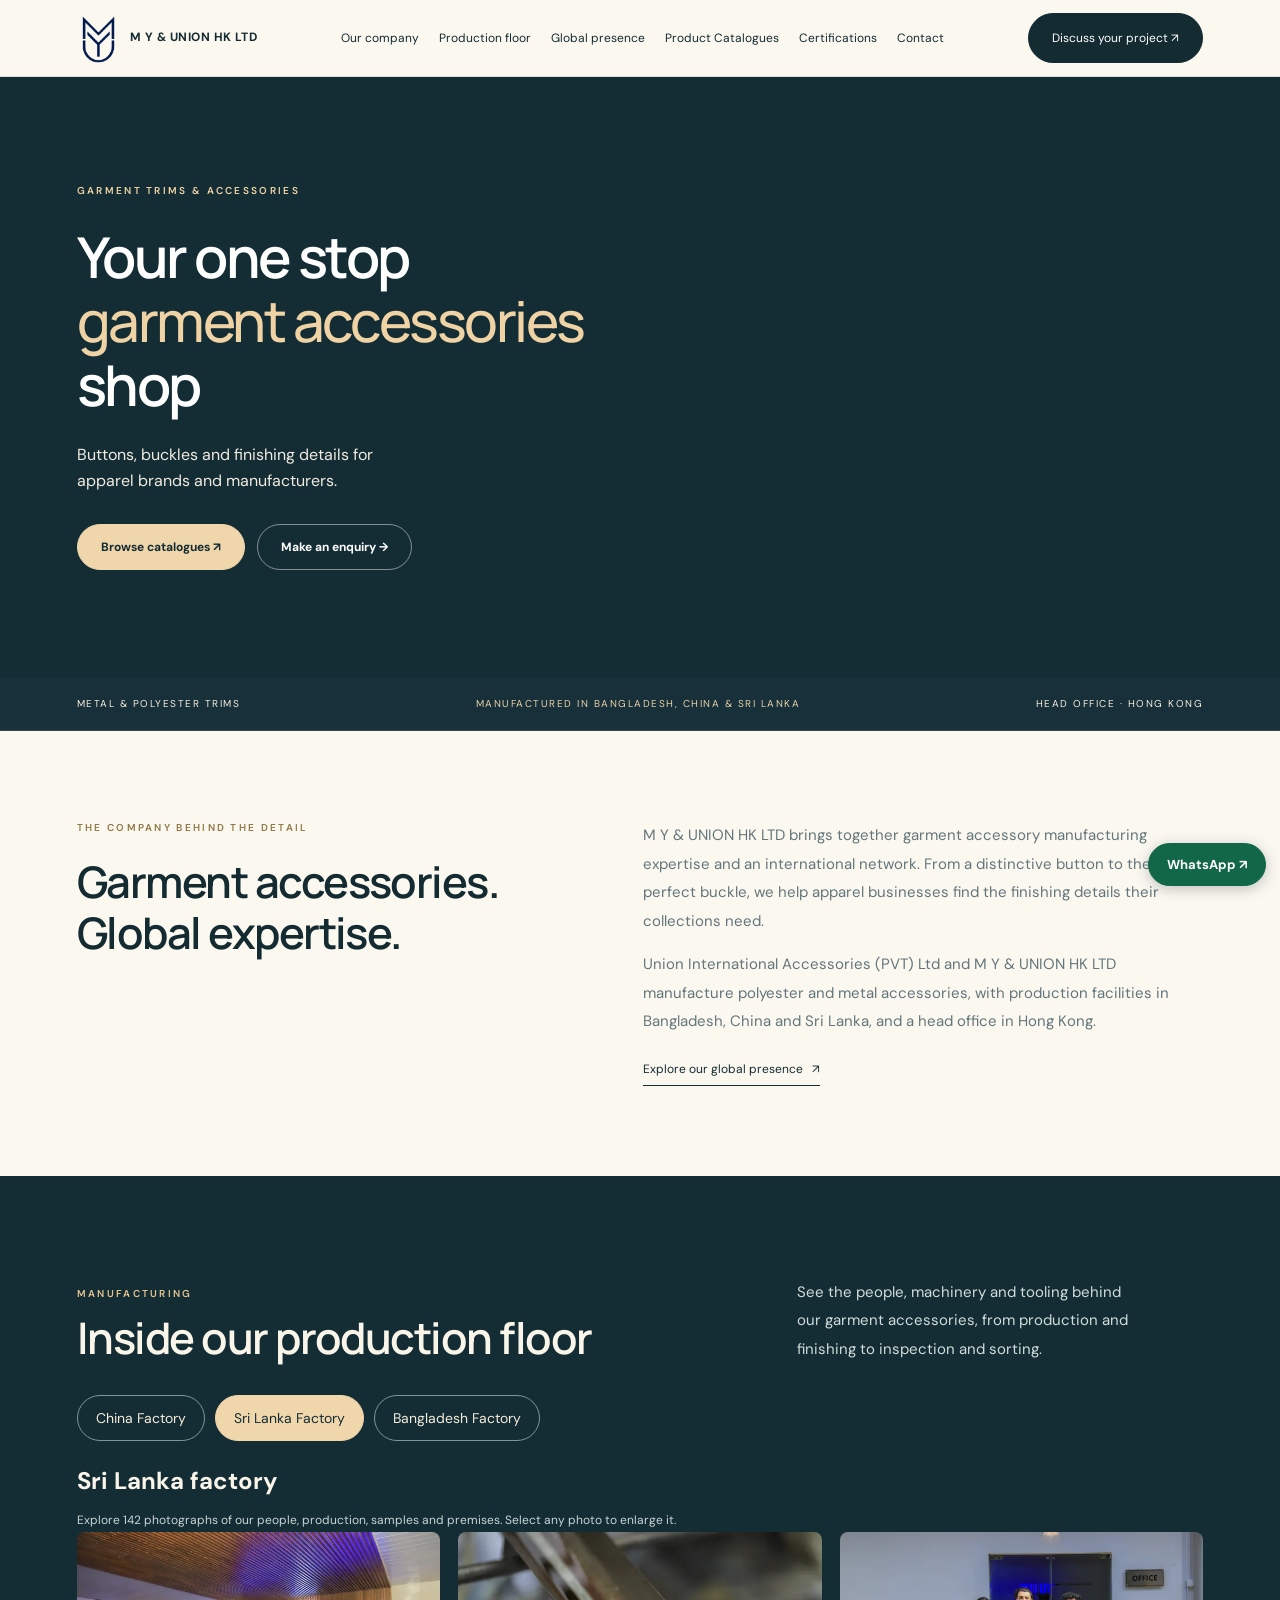
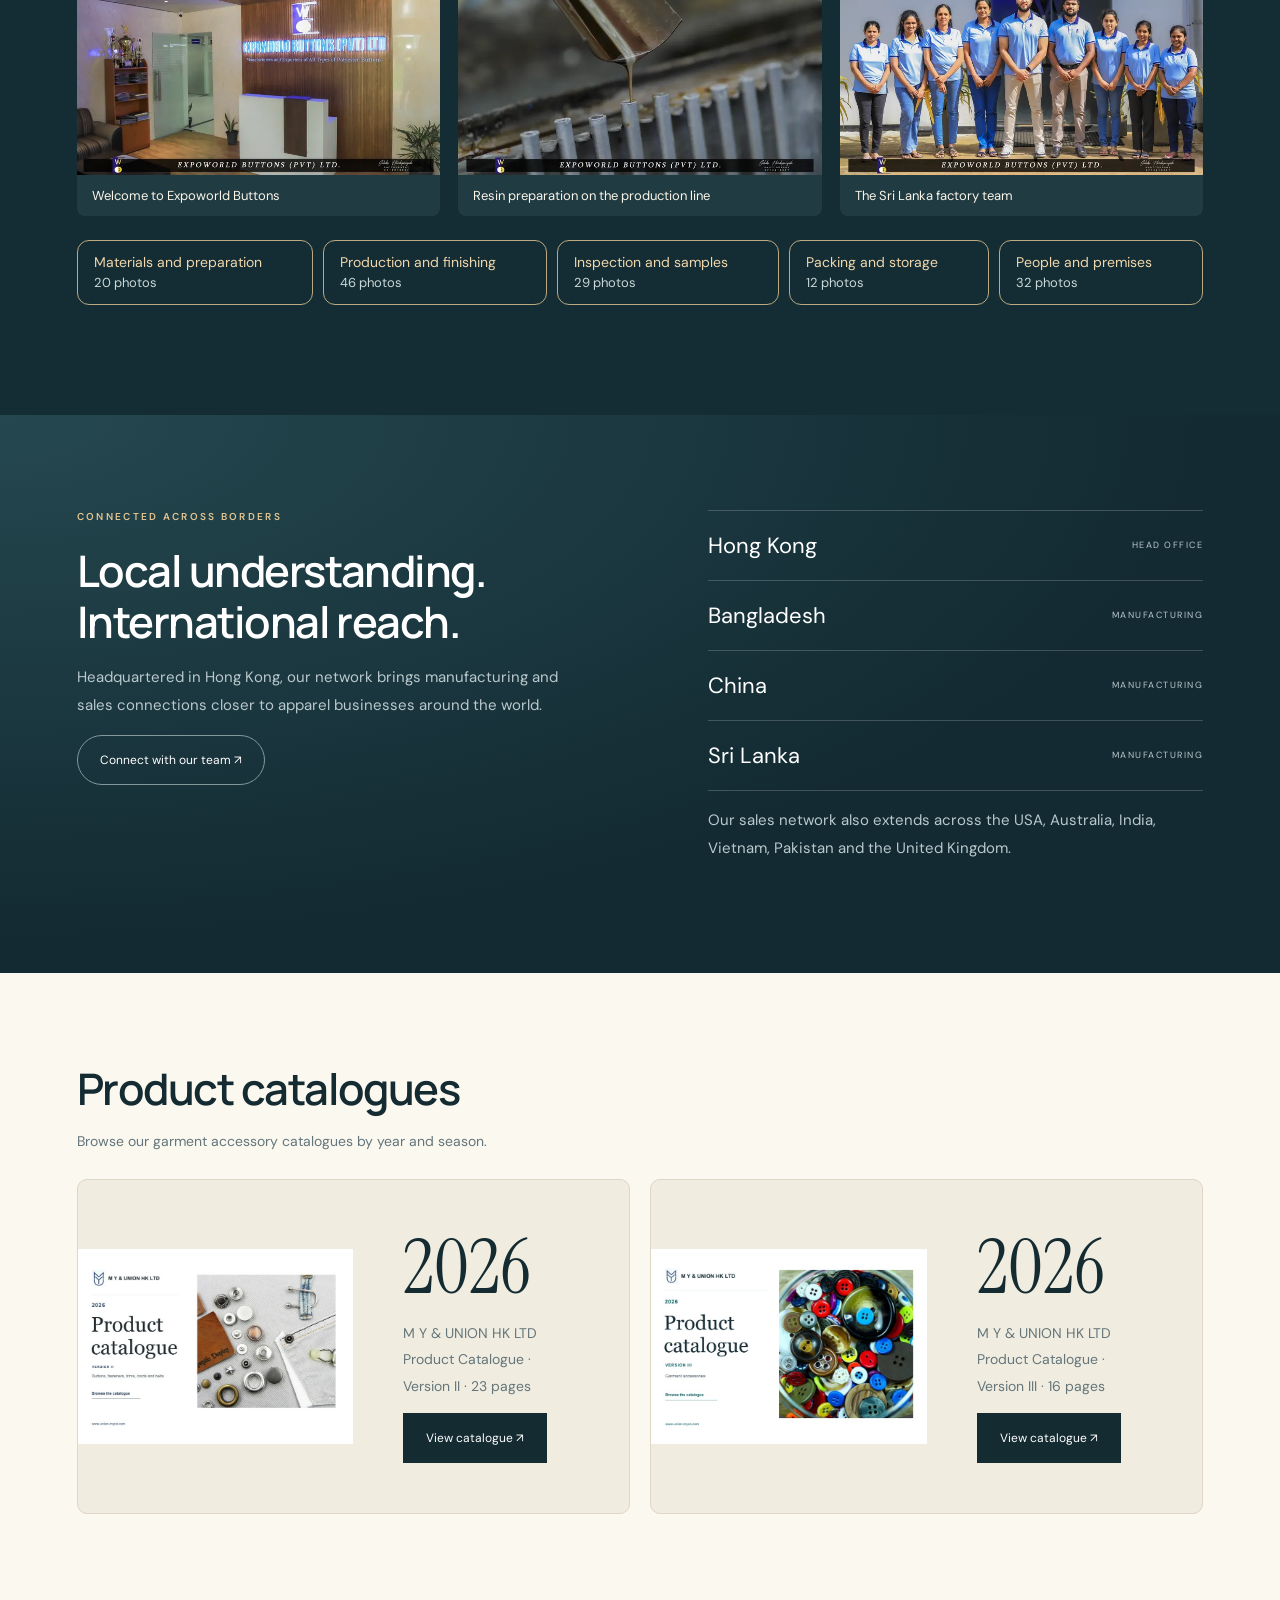
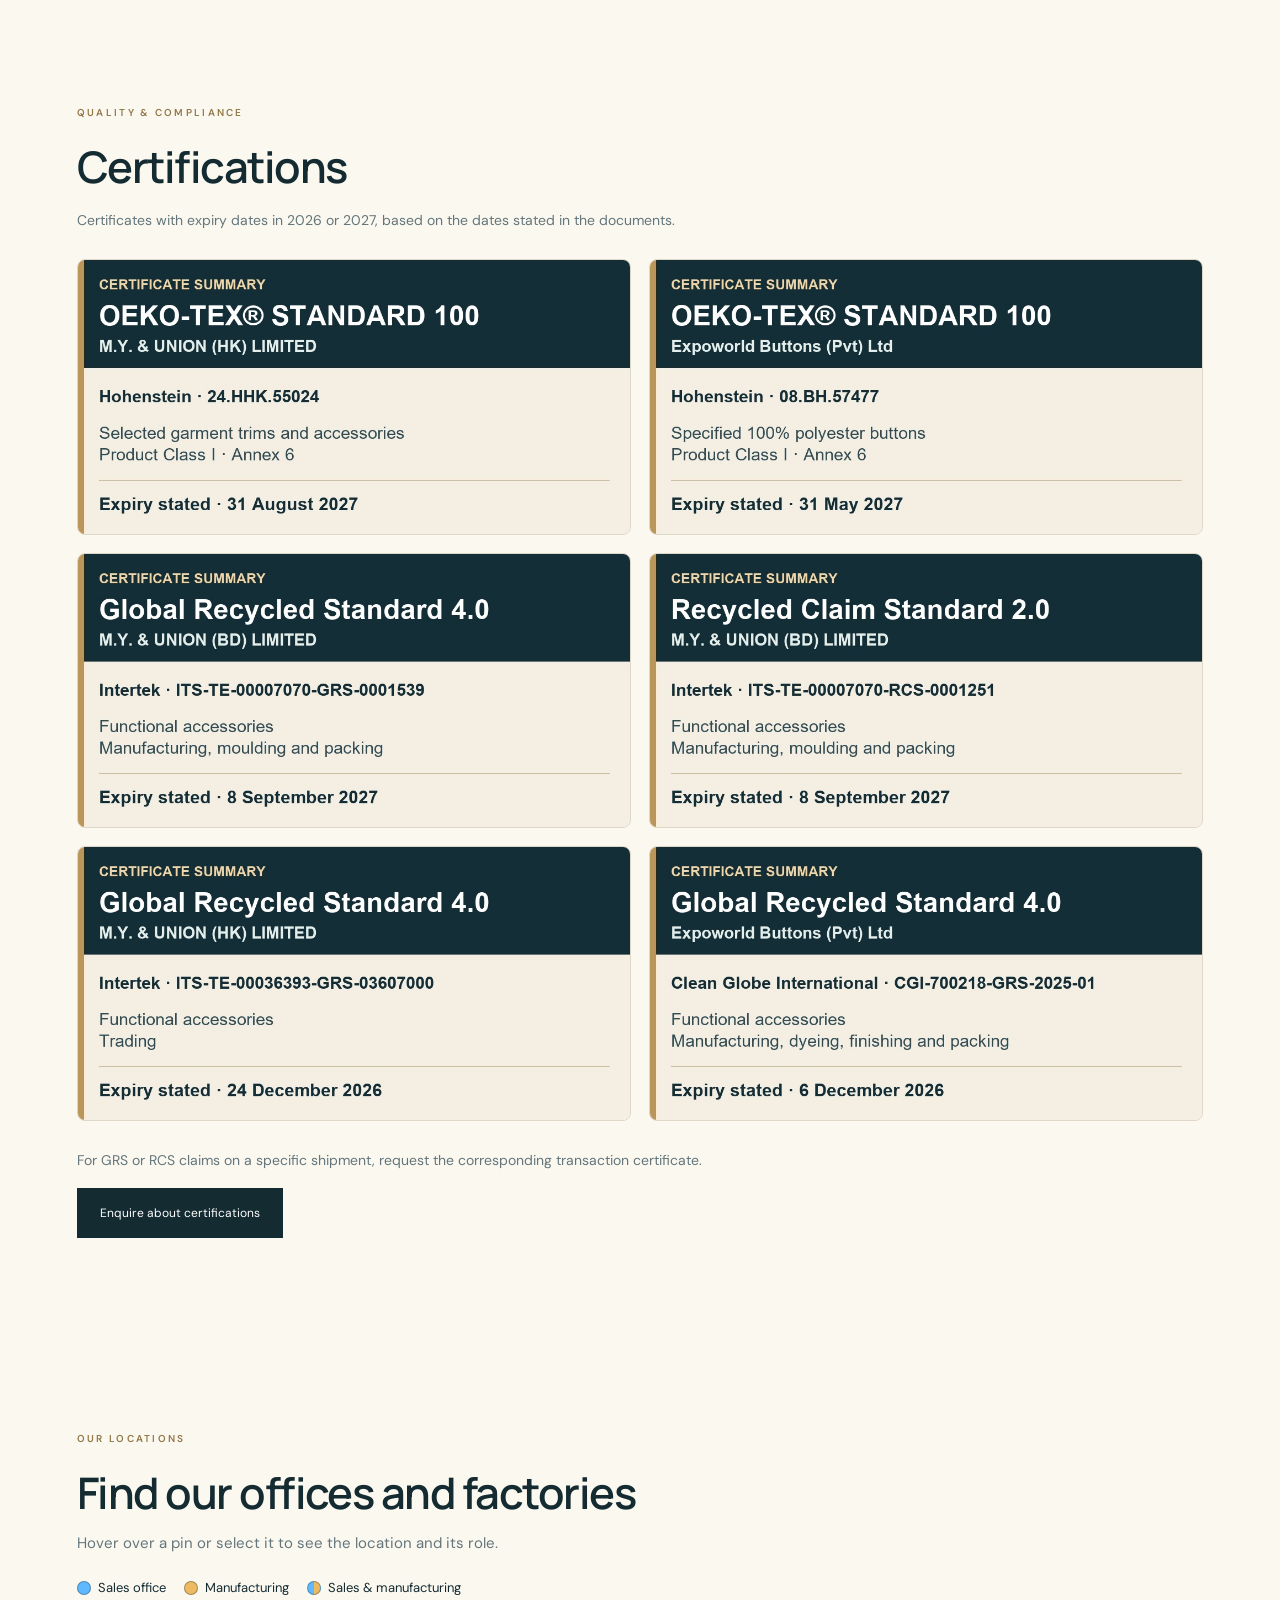
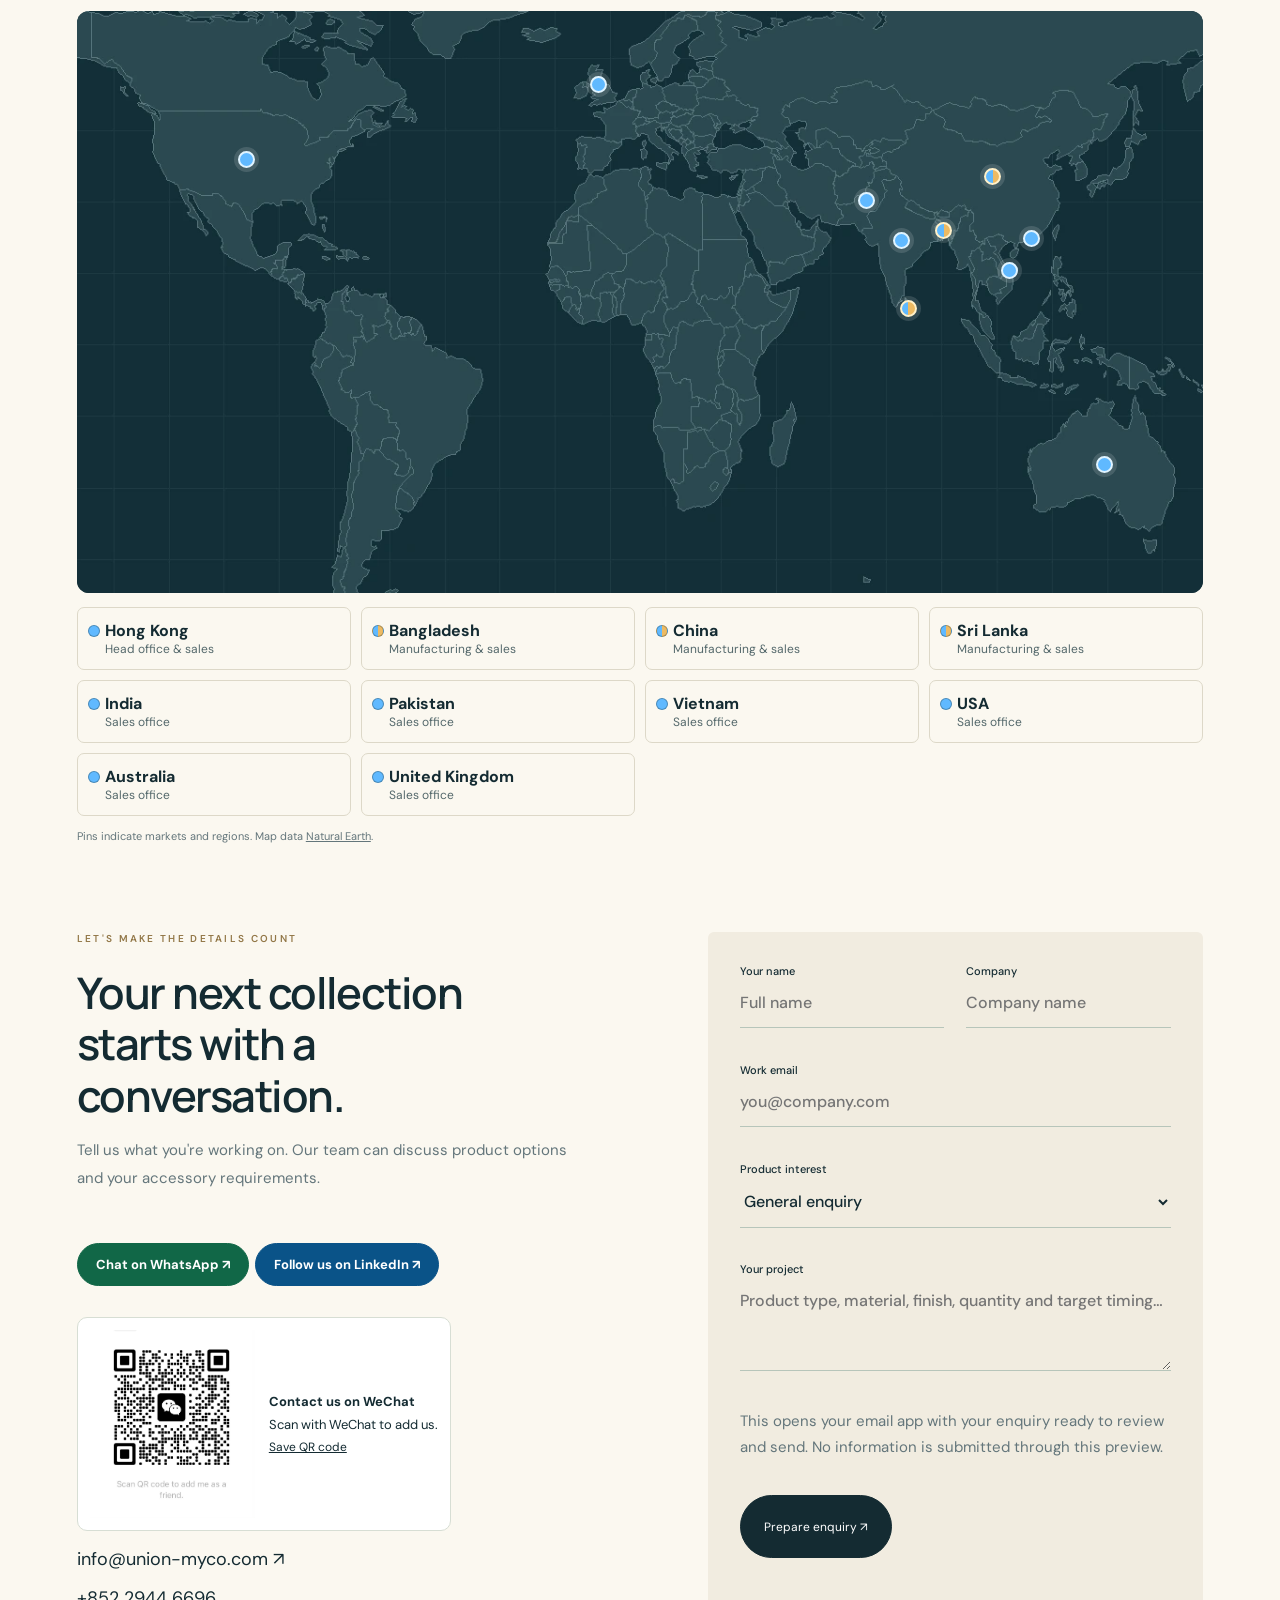
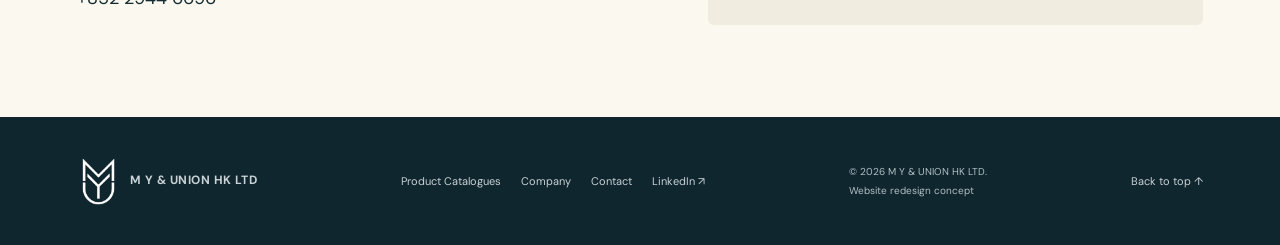
==== commit 368edfbf: "Add files via upload" ====
--- a/index.html
+++ b/index.html
@@ -1,4 +1,4 @@
-<!doctype html><html lang="en"><head><meta charset="utf-8"><meta name="viewport" content="width=device-width,initial-scale=1"><title>M Y &amp; UNION HK LTD | Garment Accessories</title><meta name="description" content="M Y & UNION HK LTD manufactures and supplies metal and polyester garment accessories. Explore product catalogues, factory photos, certifications and global sales offices."><meta name="theme-color" content="#142e38"><meta property="og:type" content="website"><meta property="og:title" content="M Y &amp; UNION HK LTD | Garment Accessories"><meta property="og:description" content="M Y & UNION HK LTD manufactures and supplies metal and polyester garment accessories. Explore product catalogues, factory photos, certifications and global sales offices."><meta name="twitter:card" content="summary"><link rel="icon" href="assets/union-monogram-clear.png"><link rel="preconnect" href="https://fonts.googleapis.com"><link rel="preconnect" href="https://fonts.gstatic.com" crossorigin><link rel="stylesheet" href="base.css"><link rel="stylesheet" href="editorial.css"><script type="application/ld+json">{"@context": "https://schema.org", "@type": "Organization", "name": "M Y & UNION HK LTD", "description": "M Y & UNION HK LTD manufactures and supplies metal and polyester garment accessories. Explore product catalogues, factory photos, certifications and global sales offices.", "email": "info@union-myco.com", "telephone": "+85229446696", "sameAs": ["https://www.linkedin.com/company/m-y-union/"]}</script></head><body id="top"><a class="skip-link" href="#main-content">Skip to content</a><div class="top">GARMENT ACCESSORIES · GLOBAL CONNECTIONS · CONSIDERED DETAILS</div><header><div class="wrap nav"><a class="brand brand-lockup" href="#top" aria-label="M Y &amp; UNION HK LTD home"><span class="brand-emblem"><img decoding="async" src="assets/union-monogram-clear.png" width="1118" height="1392" alt=""></span><span class="brand-text"><span class="brand-name">M Y &amp; UNION HK LTD</span></span></a><nav id="nav" aria-label="Main navigation"><a href="#about">Our company</a><a href="#production">Production floor</a><a href="#global">Global presence</a><a href="#certifications">Certifications</a><a href="#catalogues">Product Catalogues</a><a href="#contact">Contact</a></nav><a class="btn" href="#contact">Discuss your project ↗</a><button class="menu" aria-controls="nav" aria-label="Open navigation" aria-expanded="false">☰</button></div></header><main id="main-content"><section class="hero"><svg aria-hidden="true" width="0" height="0" style="position:absolute"><defs><filter id="trim-clean-edge" color-interpolation-filters="sRGB"><feComponentTransfer><feFuncA type="linear" slope="8" intercept="-4.8"/></feComponentTransfer></filter></defs></svg><div class="wrap"><div class="hero-grid"><div><div class="eyebrow">Garment trims & accessories</div><h1>Your one stop<br><em>garment accessories</em><br>shop</h1><p>Buttons, buckles and finishing details for apparel brands and manufacturers.</p><div class="actions"><a class="btn light" href="#catalogues">Browse catalogues ↗</a><a class="btn outline" href="#contact">Make an enquiry →</a></div></div><div id="trim-motion" class="trim-stage" aria-hidden="true"><img decoding="async" src="assets/hero-cutout-1.png" alt="" width="256" height="256" style="--lane:0;--delay:-0s"><img decoding="async" src="assets/hero-matte-black.png" alt="" width="256" height="256" style="--lane:0;--delay:-3s"><img decoding="async" src="assets/hero-variety-2.png" alt="" width="256" height="256" style="--lane:0;--delay:-6s"><img decoding="async" src="assets/hero-antique-brass.png" alt="" width="256" height="256" style="--lane:0;--delay:-9s"><img decoding="async" src="assets/hero-variety-5.png" alt="" width="256" height="256" style="--lane:0;--delay:-12s"><img decoding="async" src="assets/hero-variety-1.png" alt="" width="256" height="256" style="--lane:1;--delay:-1.1s"><img decoding="async" src="assets/hero-gold.png" alt="" width="256" height="256" style="--lane:1;--delay:-4.1s"><img decoding="async" src="assets/hero-cutout-2.png" alt="" width="256" height="256" style="--lane:1;--delay:-7.1s"><img decoding="async" src="assets/hero-antique-nickel.png" alt="" width="256" height="256" style="--lane:1;--delay:-10.1s"><img decoding="async" src="assets/hero-cutout-4.png" alt="" width="256" height="256" style="--lane:1;--delay:-13.1s"><img decoding="async" src="assets/hero-cutout-3.png" alt="" width="256" height="256" style="--lane:2;--delay:-2.2s"><img decoding="async" src="assets/hero-silver.png" alt="" width="256" height="256" style="--lane:2;--delay:-5.2s"><img decoding="async" src="assets/hero-variety-4.png" alt="" width="256" height="256" style="--lane:2;--delay:-8.2s"><img decoding="async" src="assets/hero-silver-buckle.png" alt="" width="256" height="256" style="--lane:2;--delay:-11.2s"><img decoding="async" src="assets/hero-variety-6.png" alt="" width="256" height="256" style="--lane:2;--delay:-14.2s"></div><div class="art"><img decoding="async" width="500" height="500" src="assets/buk.jpg" alt="Metal buckles from the M Y & UNION HK LTD collection"><div class="caption">THE FINISHING TOUCH, RECONSIDERED.</div></div></div><div class="hero-bottom"><span>POLYESTER & METAL ACCESSORIES</span><span>HONG KONG · BANGLADESH · CHINA · SRI LANKA</span><a href="#about">DISCOVER MORE ↓</a></div></div><button type="button" class="motion-toggle" id="motion-toggle" aria-controls="trim-motion" hidden><span aria-hidden="true">▶</span><span>Play video</span></button></section><div class="strap"><div class="wrap"><span>Metal & polyester trims</span><span>Manufactured in Bangladesh, China & Sri Lanka</span><span>Head office · Hong Kong</span></div></div><section class="wrap intro" id="about"><div><div class="eyebrow">The company behind the detail</div><h2>Garment accessories.<br>Global expertise.</h2></div><div><p>M Y & UNION HK LTD brings together garment accessory manufacturing expertise and an international network. From a distinctive button to the perfect buckle, we help apparel businesses find the finishing details their collections need.</p><p>Union International Accessories (PVT) Ltd and M Y & UNION HK LTD manufacture polyester and metal accessories, with production facilities in Bangladesh, China and Sri Lanka, and a head office in Hong Kong.</p><a class="link" href="#global">Explore our global presence &nbsp; ↗</a></div></section>
+<!doctype html><html lang="en"><head><meta charset="utf-8"><meta name="viewport" content="width=device-width,initial-scale=1"><title>M Y &amp; UNION HK LTD | Garment Accessories</title><meta name="description" content="M Y & UNION HK LTD manufactures and supplies metal and polyester garment accessories. Explore product catalogues, factory photos, certifications and global sales offices."><meta name="theme-color" content="#142e38"><meta property="og:type" content="website"><meta property="og:title" content="M Y &amp; UNION HK LTD | Garment Accessories"><meta property="og:description" content="M Y & UNION HK LTD manufactures and supplies metal and polyester garment accessories. Explore product catalogues, factory photos, certifications and global sales offices."><meta name="twitter:card" content="summary"><link rel="icon" href="assets/union-monogram-clear.png"><link rel="preconnect" href="https://fonts.googleapis.com"><link rel="preconnect" href="https://fonts.gstatic.com" crossorigin><link rel="stylesheet" href="base.css"><link rel="stylesheet" href="editorial.css"><script type="application/ld+json">{"@context": "https://schema.org", "@type": "Organization", "name": "M Y & UNION HK LTD", "description": "M Y & UNION HK LTD manufactures and supplies metal and polyester garment accessories. Explore product catalogues, factory photos, certifications and global sales offices.", "email": "info@union-myco.com", "telephone": "+85229446696", "sameAs": ["https://www.linkedin.com/company/m-y-union/"]}</script></head><body id="top"><a class="skip-link" href="#main-content">Skip to content</a><div class="top">GARMENT ACCESSORIES · GLOBAL CONNECTIONS · CONSIDERED DETAILS</div><header><div class="wrap nav"><a class="brand brand-lockup" href="#top" aria-label="M Y &amp; UNION HK LTD home"><span class="brand-emblem"><img decoding="async" src="assets/union-monogram-clear.png" width="1118" height="1392" alt=""></span><span class="brand-text"><span class="brand-name">M Y &amp; UNION HK LTD</span></span></a><nav id="nav" aria-label="Main navigation"><a href="#about">Our company</a><a href="#production">Production floor</a><a href="#global">Global presence</a><a href="#catalogues">Product Catalogues</a><a href="#certifications">Certifications</a><a href="#contact">Contact</a></nav><a class="btn" href="#contact">Discuss your project ↗</a><button class="menu" aria-controls="nav" aria-label="Open navigation" aria-expanded="false">☰</button></div></header><main id="main-content"><section class="hero"><svg aria-hidden="true" width="0" height="0" style="position:absolute"><defs><filter id="trim-clean-edge" color-interpolation-filters="sRGB"><feComponentTransfer><feFuncA type="linear" slope="8" intercept="-4.8"/></feComponentTransfer></filter></defs></svg><div class="wrap"><div class="hero-grid"><div><div class="eyebrow">Garment trims & accessories</div><h1>Your one stop<br><em>garment accessories</em><br>shop</h1><p>Buttons, buckles and finishing details for apparel brands and manufacturers.</p><div class="actions"><a class="btn light" href="#catalogues">Browse catalogues ↗</a><a class="btn outline" href="#contact">Make an enquiry →</a></div></div><div id="trim-motion" class="trim-stage" aria-hidden="true"><img decoding="async" src="assets/hero-cutout-1.png" alt="" width="256" height="256" style="--lane:0;--delay:-0s"><img decoding="async" src="assets/hero-matte-black.png" alt="" width="256" height="256" style="--lane:0;--delay:-3s"><img decoding="async" src="assets/hero-variety-2.png" alt="" width="256" height="256" style="--lane:0;--delay:-6s"><img decoding="async" src="assets/hero-antique-brass.png" alt="" width="256" height="256" style="--lane:0;--delay:-9s"><img decoding="async" src="assets/hero-variety-5.png" alt="" width="256" height="256" style="--lane:0;--delay:-12s"><img decoding="async" src="assets/hero-variety-1.png" alt="" width="256" height="256" style="--lane:1;--delay:-1.1s"><img decoding="async" src="assets/hero-gold.png" alt="" width="256" height="256" style="--lane:1;--delay:-4.1s"><img decoding="async" src="assets/hero-cutout-2.png" alt="" width="256" height="256" style="--lane:1;--delay:-7.1s"><img decoding="async" src="assets/hero-antique-nickel.png" alt="" width="256" height="256" style="--lane:1;--delay:-10.1s"><img decoding="async" src="assets/hero-cutout-4.png" alt="" width="256" height="256" style="--lane:1;--delay:-13.1s"><img decoding="async" src="assets/hero-cutout-3.png" alt="" width="256" height="256" style="--lane:2;--delay:-2.2s"><img decoding="async" src="assets/hero-silver.png" alt="" width="256" height="256" style="--lane:2;--delay:-5.2s"><img decoding="async" src="assets/hero-variety-4.png" alt="" width="256" height="256" style="--lane:2;--delay:-8.2s"><img decoding="async" src="assets/hero-silver-buckle.png" alt="" width="256" height="256" style="--lane:2;--delay:-11.2s"><img decoding="async" src="assets/hero-variety-6.png" alt="" width="256" height="256" style="--lane:2;--delay:-14.2s"></div><div class="art"><img decoding="async" width="500" height="500" src="assets/buk.jpg" alt="Metal buckles from the M Y & UNION HK LTD collection"><div class="caption">THE FINISHING TOUCH, RECONSIDERED.</div></div></div><div class="hero-bottom"><span>POLYESTER & METAL ACCESSORIES</span><span>HONG KONG · BANGLADESH · CHINA · SRI LANKA</span><a href="#about">DISCOVER MORE ↓</a></div></div></section><div class="strap"><div class="wrap"><span>Metal & polyester trims</span><span>Manufactured in Bangladesh, China & Sri Lanka</span><span>Head office · Hong Kong</span></div></div><section class="wrap intro" id="about"><div><div class="eyebrow">The company behind the detail</div><h2>Garment accessories.<br>Global expertise.</h2></div><div><p>M Y & UNION HK LTD brings together garment accessory manufacturing expertise and an international network. From a distinctive button to the perfect buckle, we help apparel businesses find the finishing details their collections need.</p><p>Union International Accessories (PVT) Ltd and M Y & UNION HK LTD manufacture polyester and metal accessories, with production facilities in Bangladesh, China and Sri Lanka, and a head office in Hong Kong.</p><a class="link" href="#global">Explore our global presence &nbsp; ↗</a></div></section>
 <section class="production" id="production" aria-labelledby="production-title">
   <div class="wrap">
     <div class="floor-heading">
